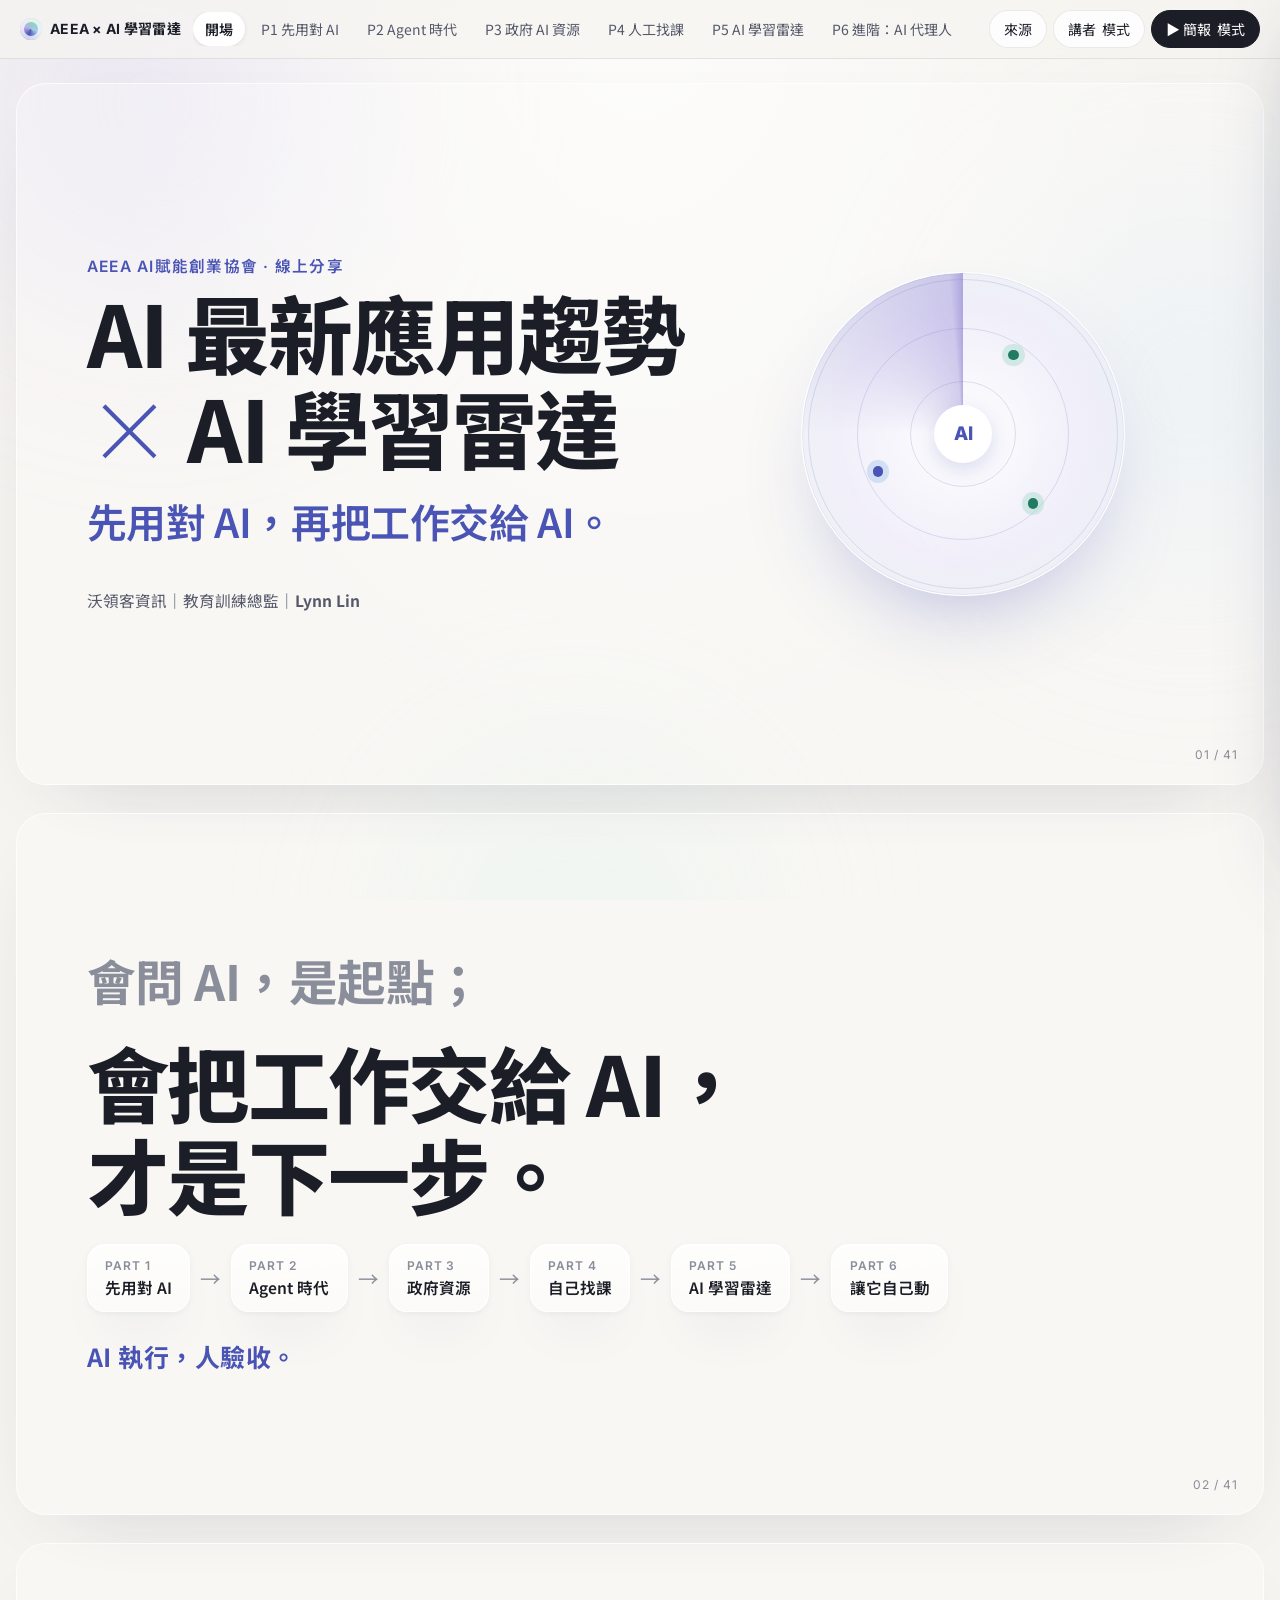
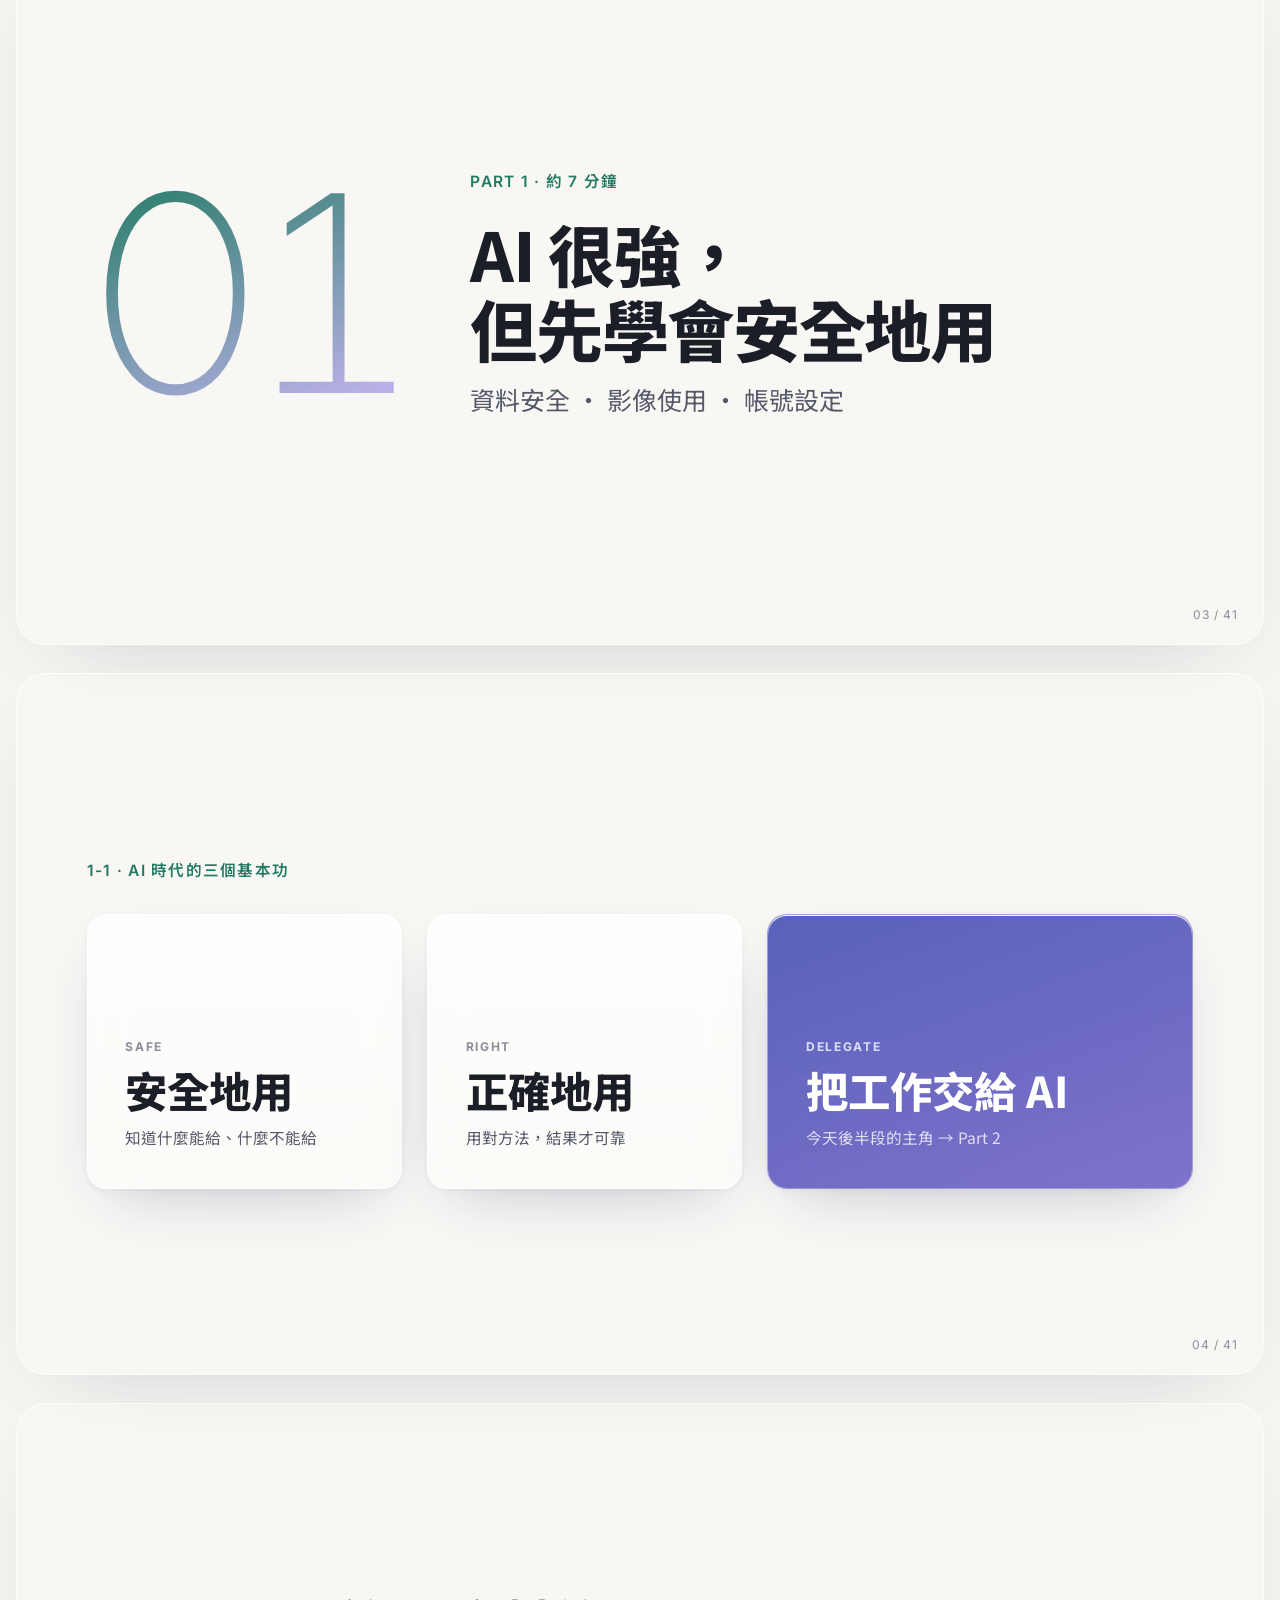
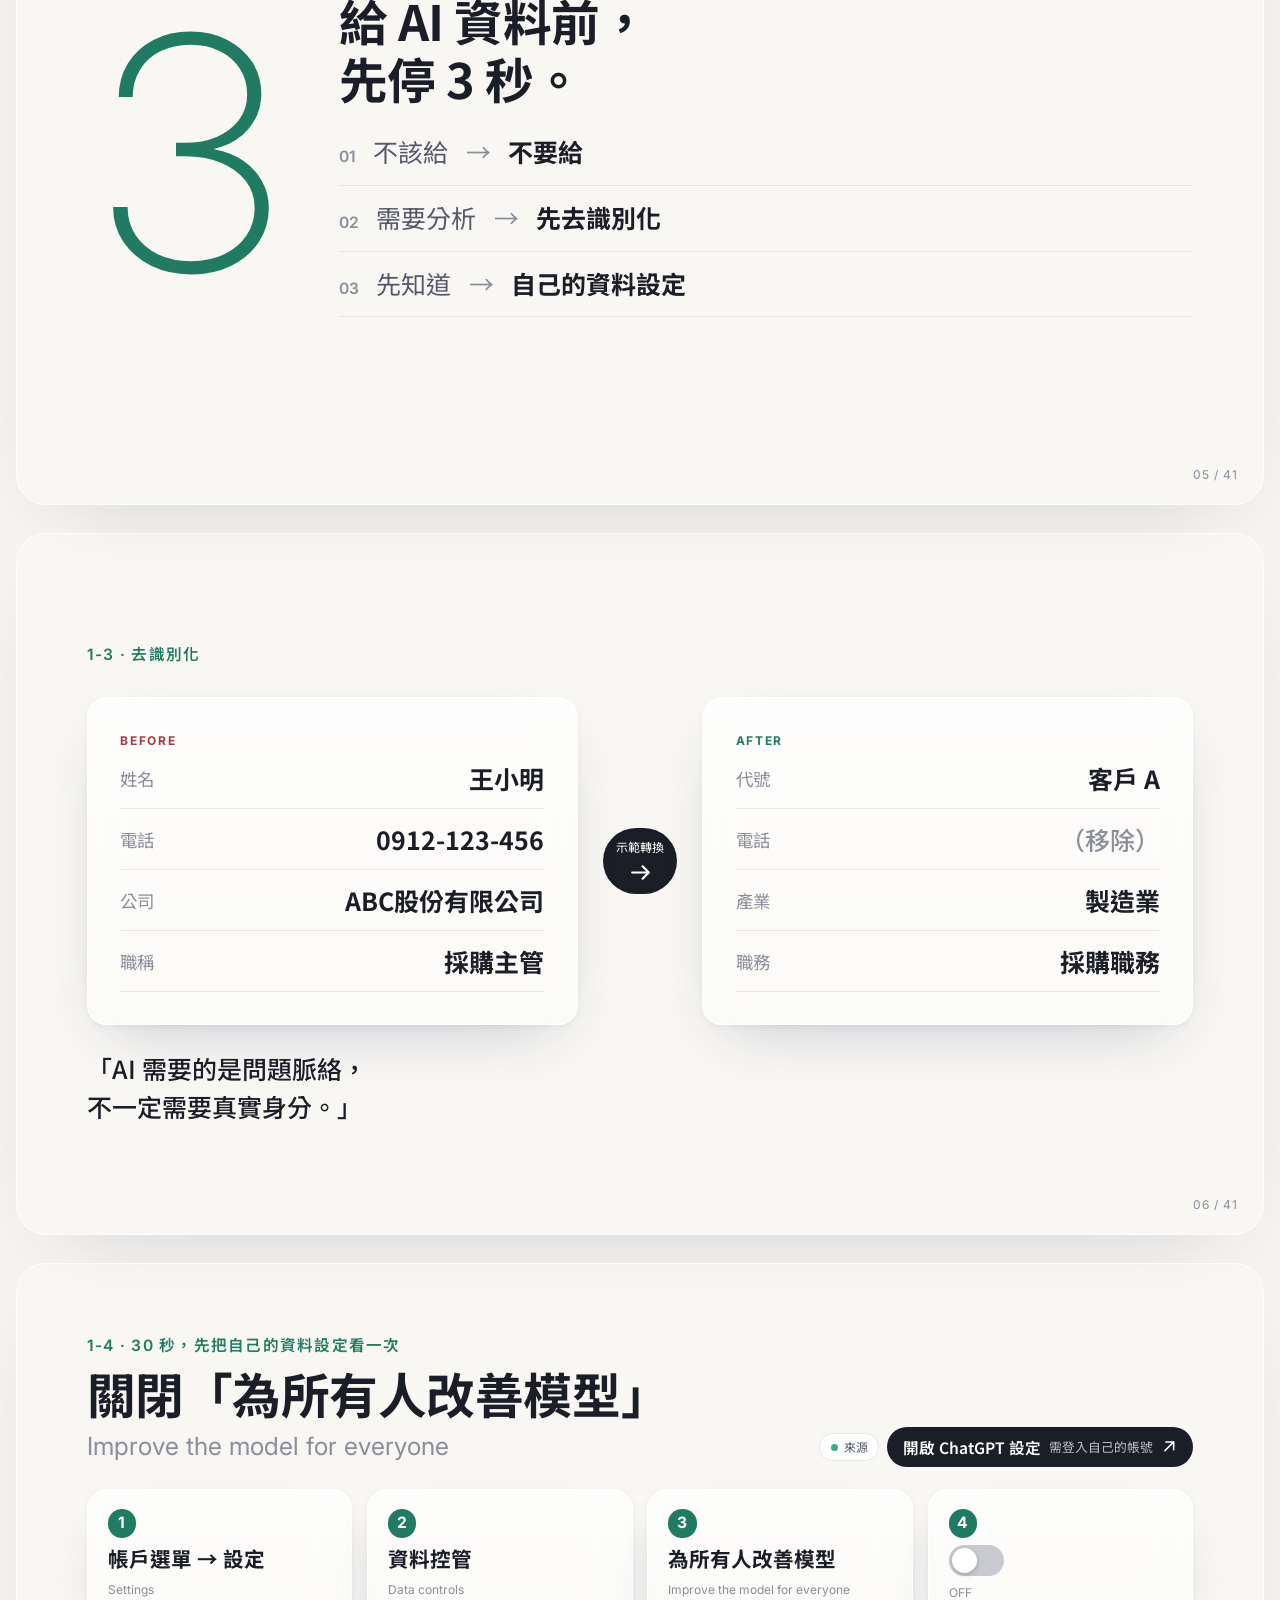
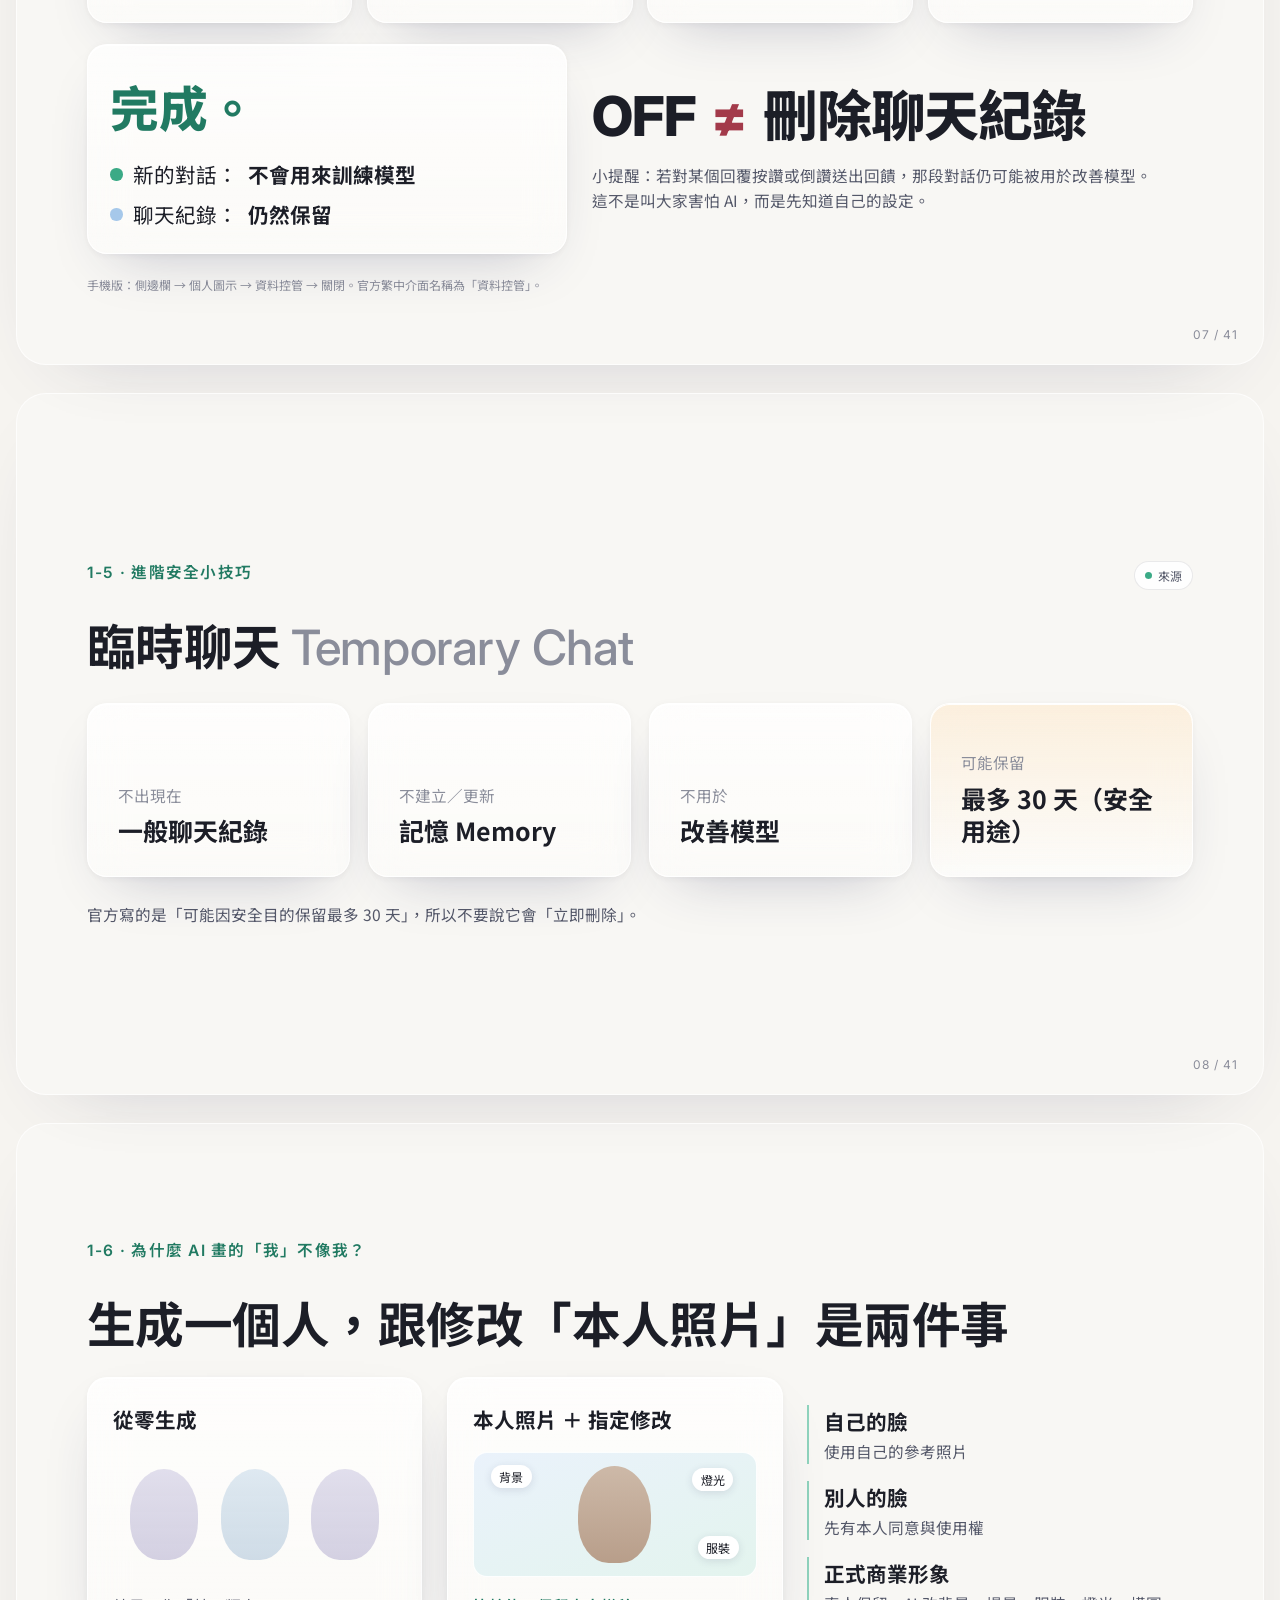
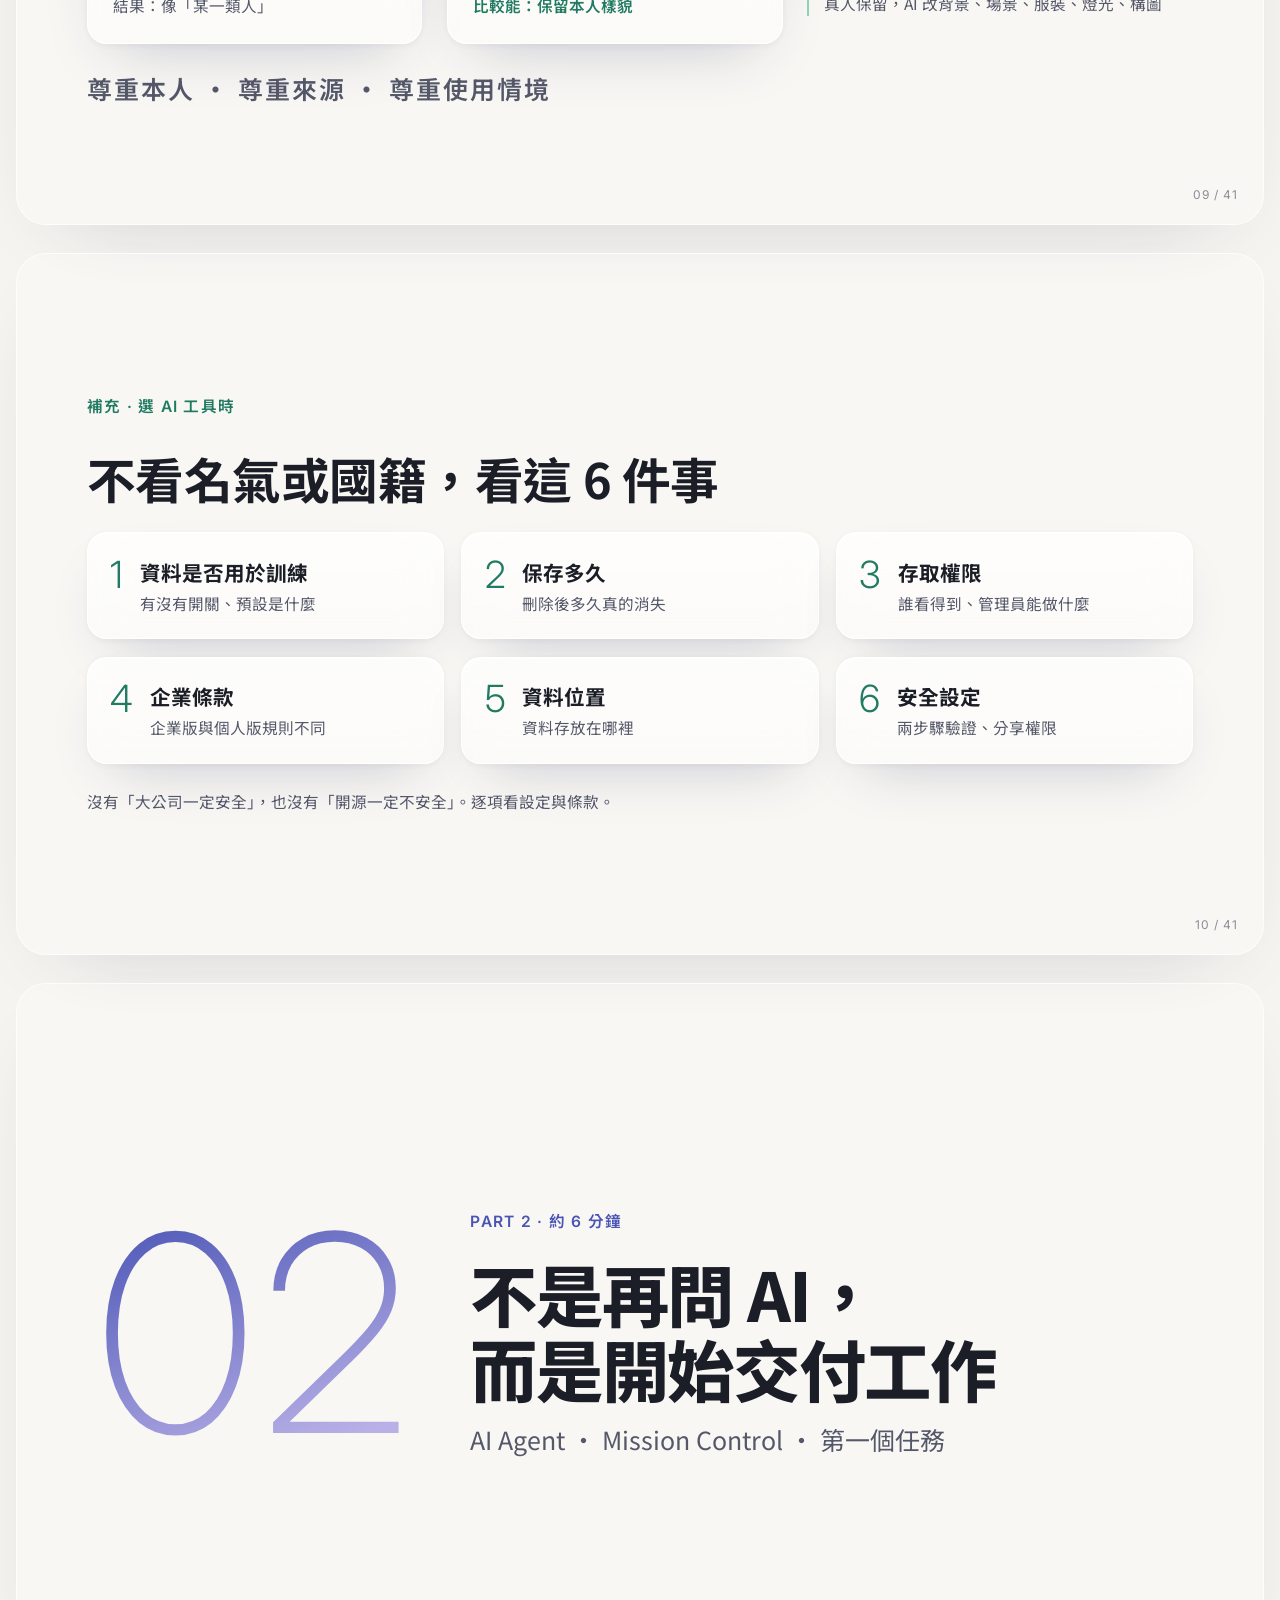
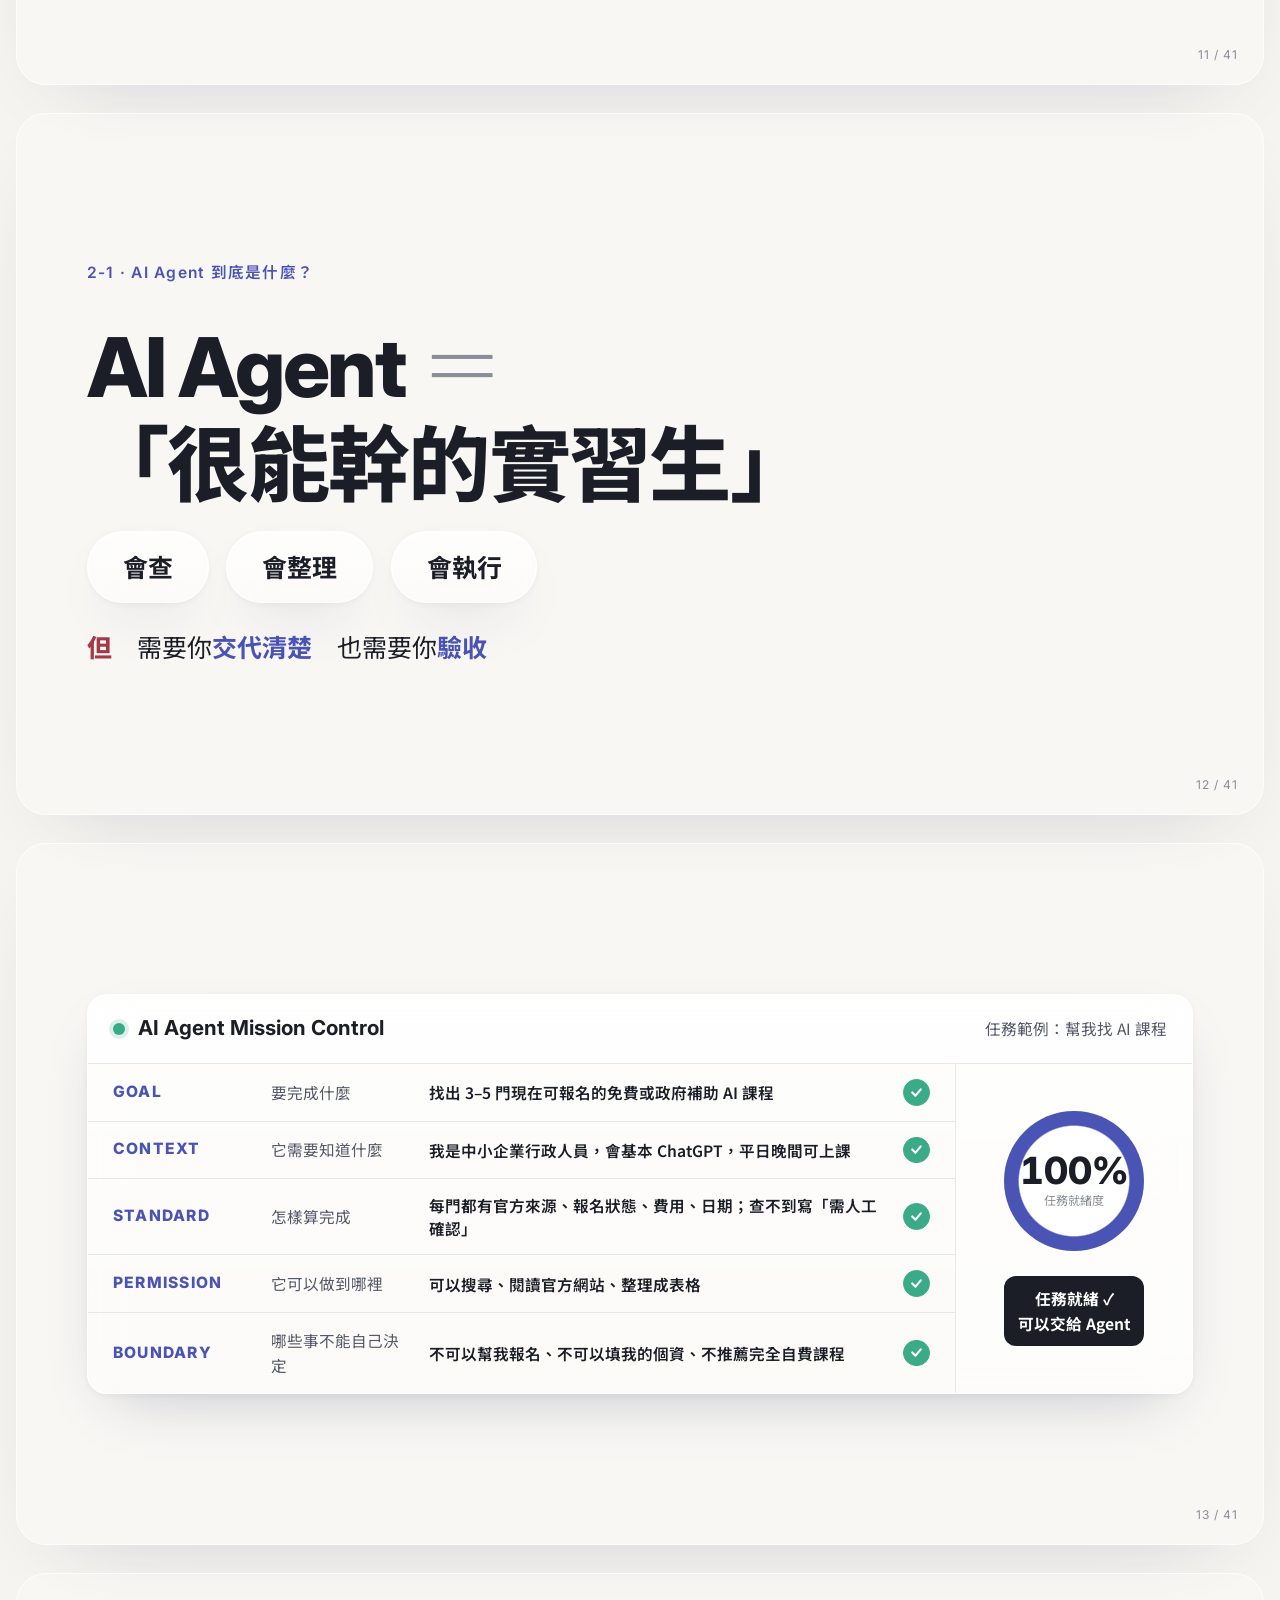
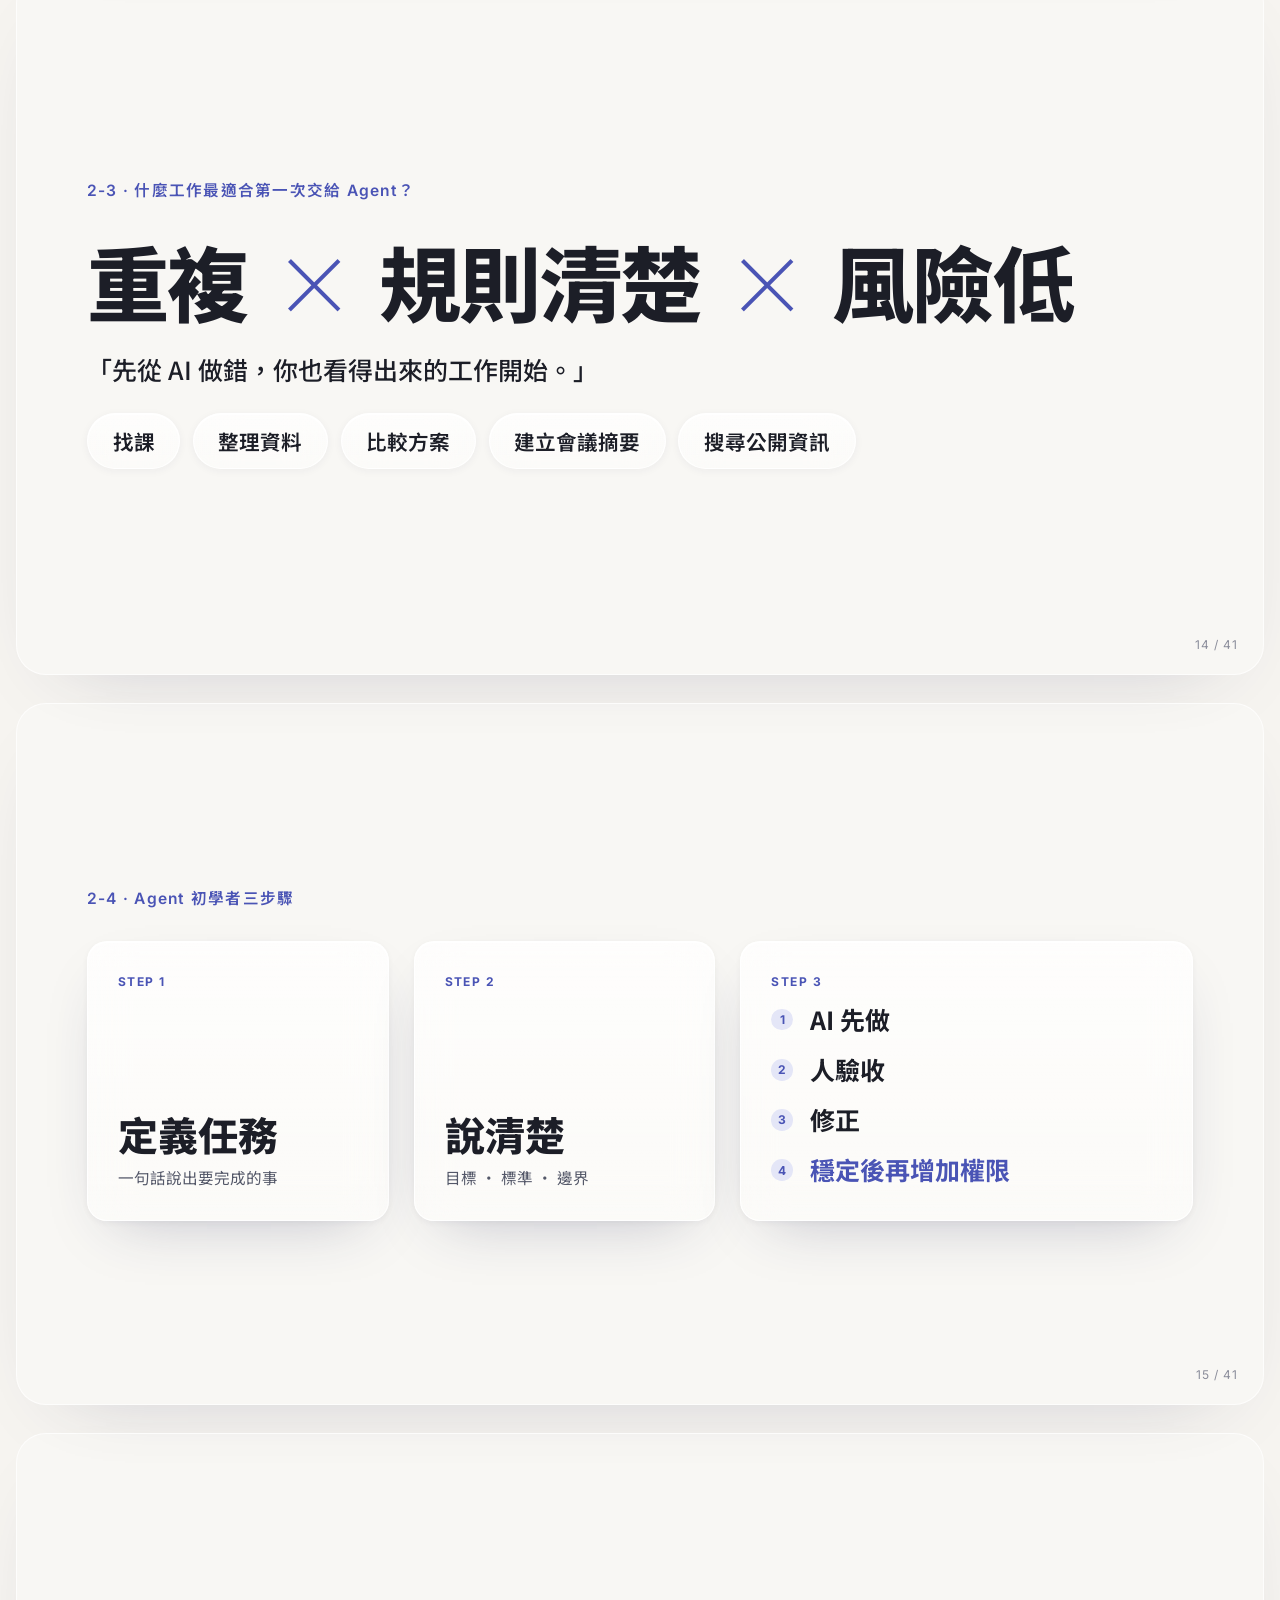
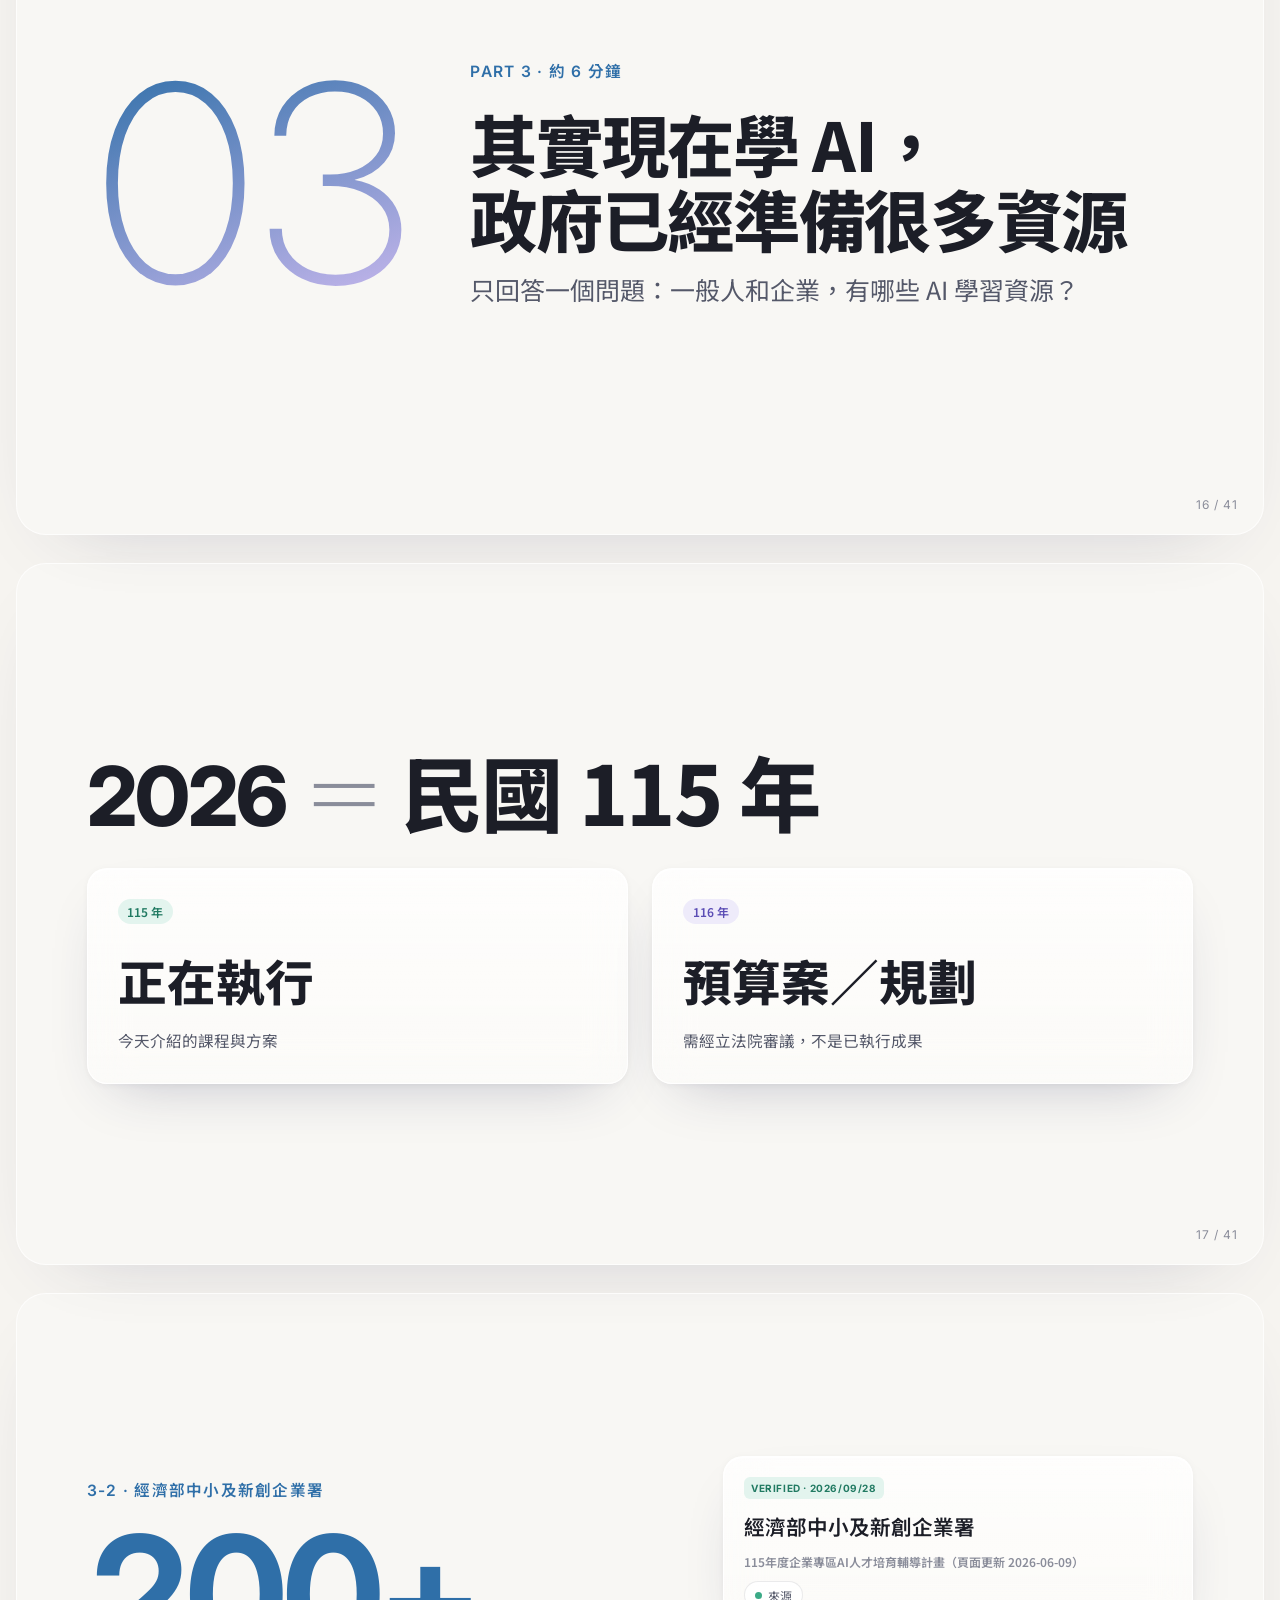
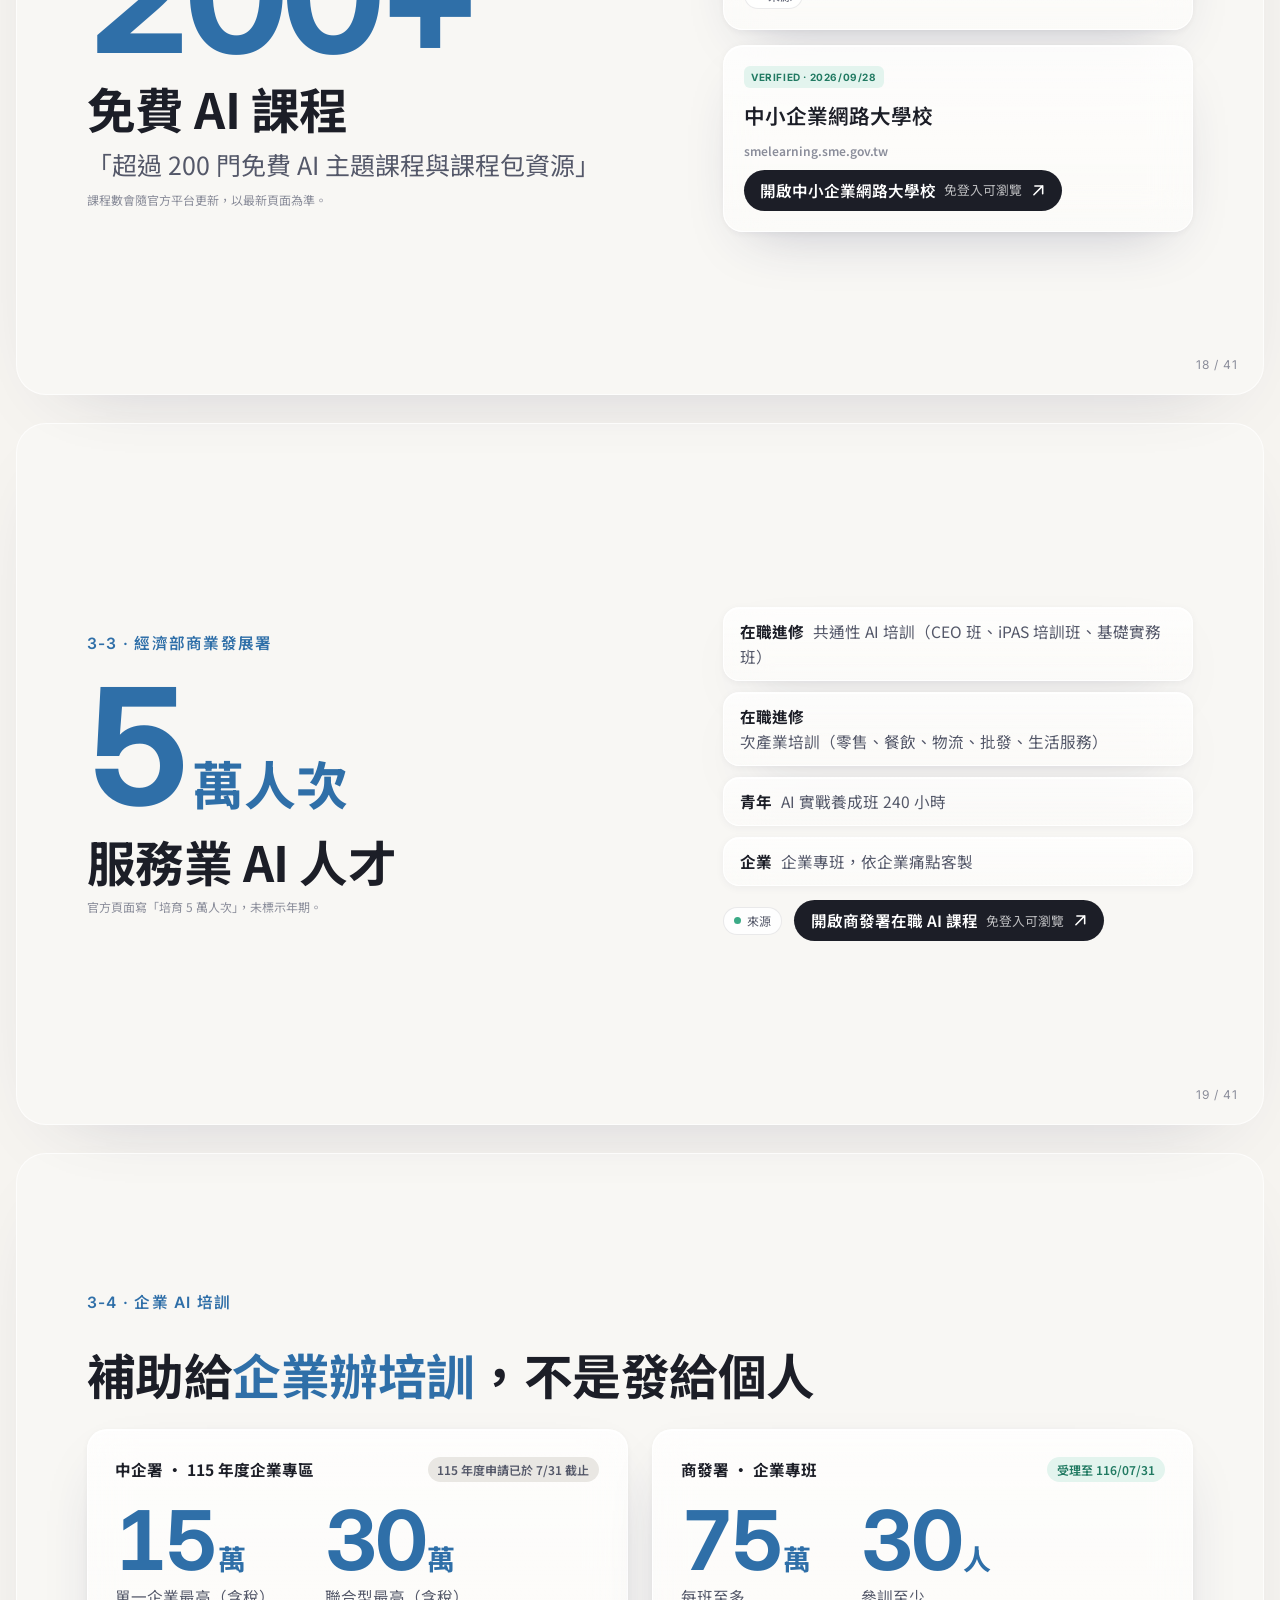
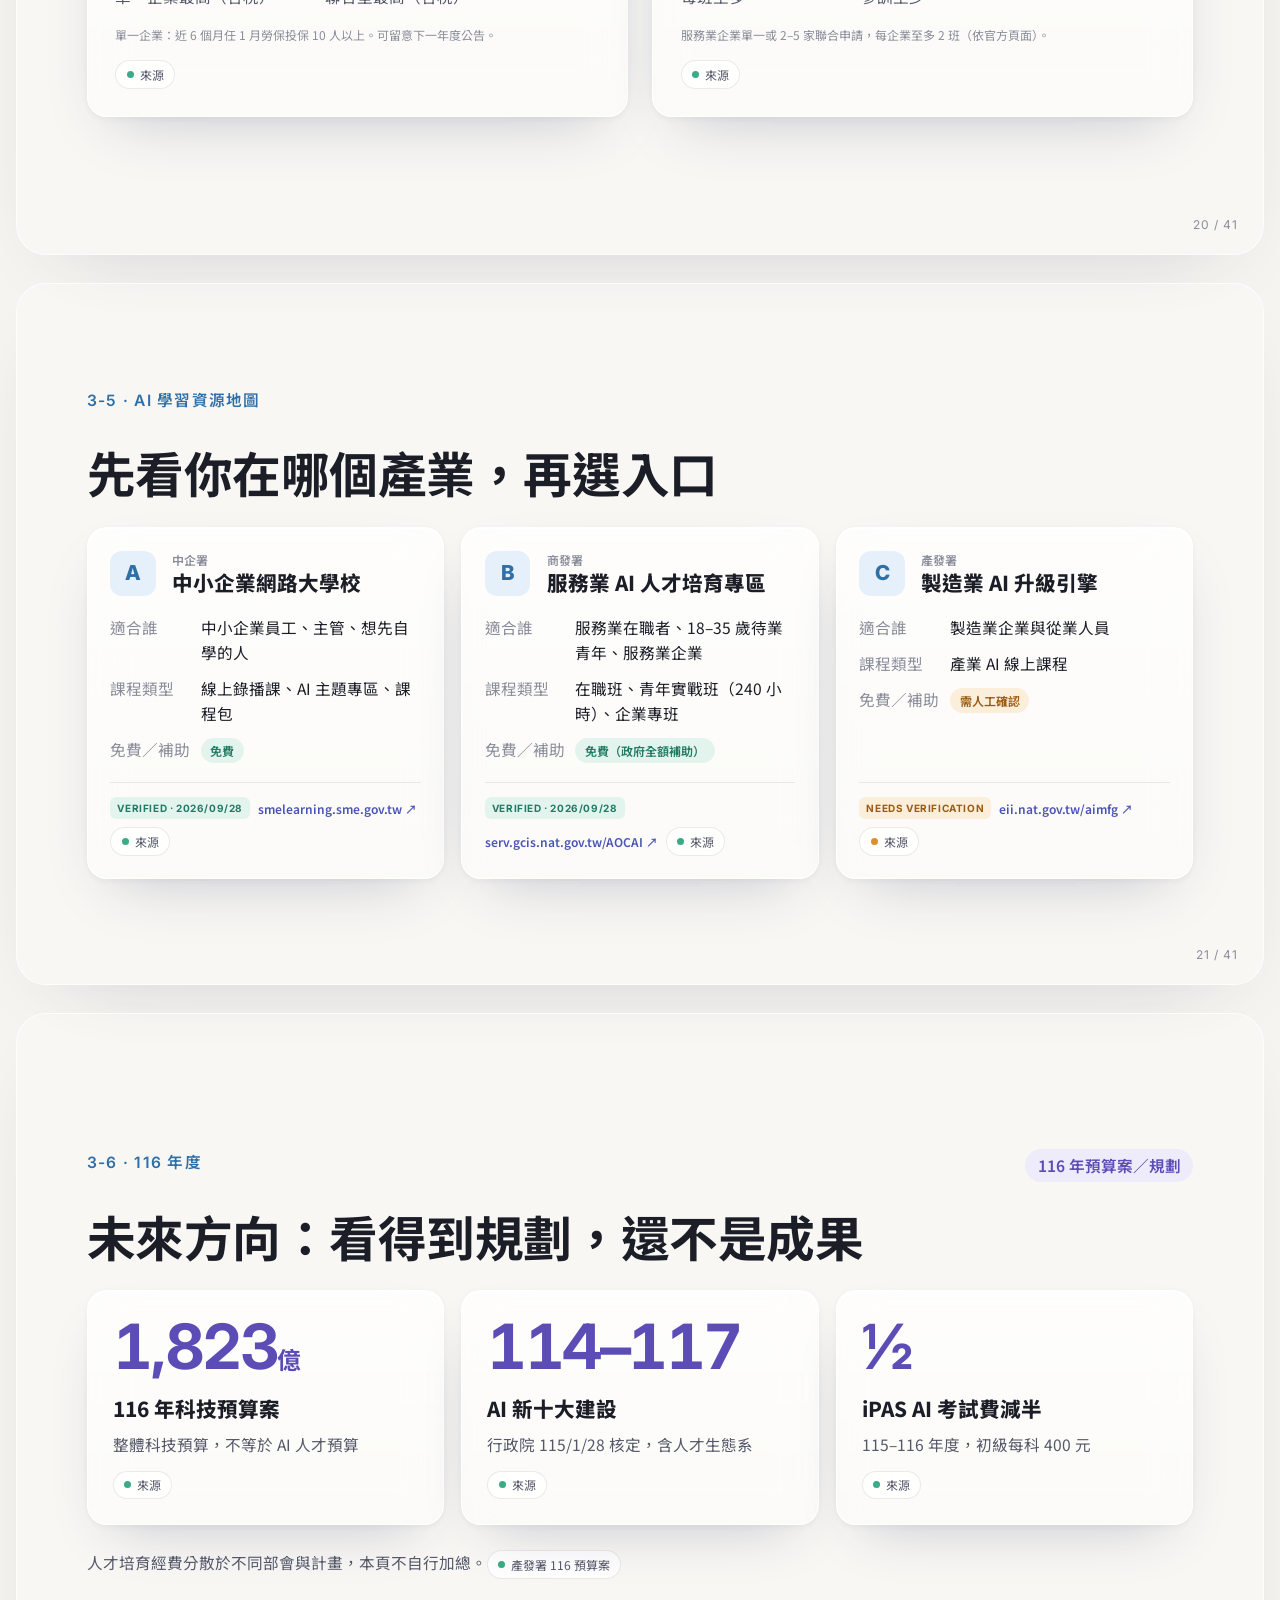
==== index.html @ 63cc5021 "AEEA AI 最新應用趨勢 × AI 學習雷達：互動式 Web Presentation" ====
<!doctype html>
<html lang="zh-Hant">
<head>
<meta charset="utf-8">
<meta name="viewport" content="width=device-width, initial-scale=1, viewport-fit=cover">
<title>AEEA AI 學習雷達</title>
<meta name="description" content="AEEA AI 最新應用趨勢 × AI 學習雷達｜互動式 Web Presentation（Lynn Lin，2026/09/28）">
<link rel="preconnect" href="https://fonts.googleapis.com">
<link rel="preconnect" href="https://fonts.gstatic.com" crossorigin>
<link rel="stylesheet" href="https://fonts.googleapis.com/css2?family=Inter:wght@200;300;400;500;600;700;800&family=Noto+Sans+TC:wght@300;400;500;700;800;900&display=swap">
</head>
<body>
<style>
/* ============ Design tokens ============ */
:root {
  color-scheme: light;
  --bg: #F6F4F0;          /* 暖白 */
  --mist: #E9E7E3;        /* 霧灰 */
  --cream: #FBFAF7;       /* 奶白 */
  --ink: #1C1E27;
  --ink-2: #545869;
  --ink-3: #8A8D9A;
  --line: rgba(28, 30, 39, .09);
  --indigo: #4A54B5;
  --indigo-soft: #E4E6F7;
  --lav: #B8B0E6;
  --lav-soft: #EEEBFA;
  --mint: #8FD3BD;
  --mint-ink: #217A62;
  --mint-soft: #E3F4EE;
  --sky: #A6C8EA;
  --sky-soft: #E6F0FA;
  --amber-ink: #9A5B12;
  --amber-soft: #FBEEDB;
  --rose-ink: #A33A4A;
  --rose-soft: #F8E4E7;
  --glass: linear-gradient(180deg, rgba(255,255,255,.78), rgba(255,255,255,.46));
  --glass-border: rgba(255,255,255,.9);
  --shadow: 0 1px 0 rgba(255,255,255,.95) inset, 0 24px 60px -28px rgba(38,42,86,.28), 0 2px 8px rgba(38,42,86,.05);
  --font: "Inter", "Noto Sans TC", "PingFang TC", system-ui, -apple-system, "Microsoft JhengHei", sans-serif;
  --font-zh: "Noto Sans TC", "PingFang TC", "Inter", system-ui, "Microsoft JhengHei", sans-serif;
  --ease: cubic-bezier(.2,.7,.2,1);
}
* { box-sizing: border-box; }
html { scroll-behavior: smooth; -webkit-text-size-adjust: 100%; }
body {
  margin: 0;
  background: var(--bg);
  color: var(--ink);
  font-family: var(--font-zh);
  font-size: 18px;
  line-height: 1.6;
  -webkit-font-smoothing: antialiased;
}
.num, .bignum, .ent-n, .yb-n, .pause-num, .divider-num, .fn b, .mc-meter span { font-family: var(--font); font-variant-numeric: tabular-nums; }
a { color: var(--indigo); }
button { font: inherit; color: inherit; }
:focus-visible { outline: 2px solid var(--indigo); outline-offset: 3px; border-radius: 8px; }

/* ============ Ambient background ============ */
.ambient { position: fixed; inset: 0; z-index: 0; pointer-events: none; overflow: hidden; background: var(--bg); }
.ambient i { position: absolute; border-radius: 50%; filter: blur(80px); opacity: .55; }
.ambient .a1 { width: 52vmax; height: 52vmax; left: -14vmax; top: -18vmax; background: radial-gradient(circle, #DCD6F6 0%, transparent 65%); }
.ambient .a2 { width: 46vmax; height: 46vmax; right: -16vmax; top: 10vh; background: radial-gradient(circle, #D3E6F7 0%, transparent 65%); }
.ambient .a3 { width: 40vmax; height: 40vmax; left: 25vw; bottom: -22vmax; background: radial-gradient(circle, #D5F0E6 0%, transparent 65%); }
.ambient::after { content: ""; position: absolute; inset: 0; background: radial-gradient(ellipse at 50% 0%, rgba(255,255,255,.7), transparent 60%); }

/* ============ Top bar (scroll mode) ============ */
.topbar {
  position: sticky; top: env(safe-area-inset-top, 0px); z-index: 40;
  display: flex; align-items: center; gap: 12px;
  padding: 10px 20px;
  background: rgba(246,244,240,.72);
  backdrop-filter: blur(20px) saturate(160%); -webkit-backdrop-filter: blur(20px) saturate(160%);
  border-bottom: 1px solid var(--line);
}
.brand { font-family: var(--font); font-weight: 700; font-size: 14px; letter-spacing: .02em; white-space: nowrap; display: flex; align-items: center; gap: 8px; }
.brand-mark { width: 22px; height: 22px; border-radius: 50%; background: conic-gradient(from 200deg, var(--indigo), var(--lav), var(--mint), var(--sky), var(--indigo)); box-shadow: inset 0 0 0 4px rgba(255,255,255,.75); }
.partnav { display: flex; gap: 4px; overflow-x: auto; scrollbar-width: none; flex: 1; min-width: 0; }
.partnav::-webkit-scrollbar { display: none; }
.partnav button { border: 0; background: transparent; padding: 6px 12px; border-radius: 999px; font-size: 14px; color: var(--ink-2); cursor: pointer; white-space: nowrap; }
.partnav button:hover { background: rgba(255,255,255,.7); }
.partnav button.on { background: #fff; color: var(--ink); box-shadow: 0 1px 4px rgba(38,42,86,.12); font-weight: 600; }
.tb-actions { display: flex; gap: 6px; }
.tb-btn { border: 1px solid var(--line); background: rgba(255,255,255,.8); border-radius: 999px; padding: 7px 14px; font-size: 14px; cursor: pointer; white-space: nowrap; display: inline-flex; align-items: center; gap: 6px; }
.tb-btn.primary { background: var(--ink); color: #fff; border-color: var(--ink); }
.tb-btn:hover { transform: translateY(-1px); }
.scrollbar-progress { position: absolute; left: 0; bottom: -1px; height: 2px; background: var(--indigo); width: 0; transition: width .15s linear; }

/* ============ Slides: shared ============ */
.deck { position: relative; z-index: 1; padding-inline: 16px; padding-block: 24px 40px; display: grid; gap: 28px; }
.slide {
  container-type: inline-size;
  position: relative;
  width: 100%; max-width: 1320px; margin-inline: auto;
  scroll-margin-top: 72px;
  --pt: var(--indigo); --pt-soft: var(--indigo-soft);
}
.slide[data-part="1"] { --pt: var(--mint-ink); --pt-soft: var(--mint-soft); }
.slide[data-part="3"] { --pt: #2F6FA8; --pt-soft: var(--sky-soft); }
.slide[data-part="4"] { --pt: #7A6A55; --pt-soft: #F1ECE4; }
.slide[data-part="5"] { --pt: #6A5CC4; --pt-soft: var(--lav-soft); }
.slide-inner {
  --h1: clamp(34px, 6.6cqw, 110px);
  --h2: clamp(26px, 3.9cqw, 66px);
  --lead: clamp(18px, 2cqw, 32px);
  --body: clamp(16px, 1.65cqw, 28px);
  --small: clamp(14px, 1.25cqw, 20px);
  --tiny: clamp(12px, .95cqw, 16px);
  --gap: clamp(14px, 2cqw, 36px);
  --r: clamp(16px, 1.6cqw, 30px);
  position: relative;
  padding: clamp(28px, 4.6cqw, 80px) clamp(20px, 5.6cqw, 96px);
  border-radius: clamp(20px, 2.4cqw, 40px);
  background: rgba(255,255,255,.28);
  border: 1px solid rgba(255,255,255,.7);
  box-shadow: 0 30px 80px -50px rgba(38,42,86,.25);
  font-size: var(--body);
  min-height: min(56.25cqw, 88vh);
  display: flex; flex-direction: column; justify-content: center;
}
.slide-num { position: absolute; right: clamp(16px, 2cqw, 36px); bottom: clamp(12px, 1.6cqw, 28px); font-family: var(--font); font-size: var(--tiny); color: var(--ink-3); letter-spacing: .08em; }

.h1 { font-size: var(--h1); line-height: 1.12; font-weight: 800; letter-spacing: -.02em; margin: 0; text-wrap: balance; }
.h2 { font-size: var(--h2); line-height: 1.2; font-weight: 700; letter-spacing: -.01em; margin: 0; text-wrap: balance; }
.lead { font-size: var(--lead); color: var(--ink-2); margin: 0; line-height: 1.5; }
.small { font-size: var(--small); color: var(--ink-2); margin: 0; line-height: 1.6; }
.tiny { font-size: var(--tiny); color: var(--ink-3); margin: 0; line-height: 1.5; }
.eyebrow { font-family: var(--font); font-size: var(--small); letter-spacing: .08em; color: var(--pt); font-weight: 600; margin: 0 0 .3em; }
.en { font-family: var(--font); font-size: var(--lead); color: var(--ink-3); margin: .2em 0 0; }
.en-inline { font-family: var(--font); color: var(--ink-3); font-weight: 500; }
.en-big { font-family: var(--font); letter-spacing: -.03em; }
.muted-strong { color: var(--ink-3); }
.hl { color: var(--pt); }
.stack { display: flex; flex-direction: column; gap: var(--gap); }
.center-y { justify-content: center; }
.row-between { display: flex; align-items: center; justify-content: space-between; gap: 12px; flex-wrap: wrap; }
.row-gap { display: flex; gap: 12px; align-items: center; flex-wrap: wrap; }
.kicker { font-size: var(--lead); font-weight: 700; margin: 0; color: var(--pt); letter-spacing: .02em; }
.kicker.big { font-size: var(--h1); letter-spacing: .06em; }
.kicker-sm { font-size: var(--lead); font-weight: 600; margin: 0; color: var(--ink-2); letter-spacing: .08em; }
.quote { font-size: var(--lead); font-weight: 500; margin: 0; color: var(--ink); line-height: 1.5; }

.glass {
  background: var(--glass);
  backdrop-filter: blur(22px) saturate(160%); -webkit-backdrop-filter: blur(22px) saturate(160%);
  border: 1px solid var(--glass-border);
  box-shadow: var(--shadow);
  border-radius: var(--r);
}
.pill { display: inline-flex; align-items: center; gap: 6px; border-radius: 999px; padding: .25em .8em; font-size: var(--tiny); font-weight: 600; white-space: nowrap; }
.pill.big { font-size: var(--small); }
.pill.mint { background: var(--mint-soft); color: var(--mint-ink); }
.pill.lav { background: var(--lav-soft); color: #5B4DB5; }
.pill.warnp { background: var(--amber-soft); color: var(--amber-ink); }
.pill.closed { background: var(--mist); color: var(--ink-2); }
.pill.open { background: var(--mint-soft); color: var(--mint-ink); }
.badge { display: inline-block; font-family: var(--font); font-size: clamp(10px, .8cqw, 13px); font-weight: 700; letter-spacing: .06em; padding: .3em .7em; border-radius: 6px; }
.badge.ok { background: var(--mint-soft); color: var(--mint-ink); }
.badge.warn { background: var(--amber-soft); color: var(--amber-ink); }

.src-btn { display: inline-flex; align-items: center; gap: 6px; border: 1px solid var(--line); background: rgba(255,255,255,.85); border-radius: 999px; padding: .3em .85em; font-size: var(--tiny); color: var(--ink-2); cursor: pointer; white-space: nowrap; vertical-align: middle; }
.src-btn:hover { color: var(--ink); border-color: rgba(28,30,39,.2); }
.src-dot { width: 7px; height: 7px; border-radius: 50%; }
.src-dot.ok { background: #3BAA86; }
.src-dot.warn { background: #D9912E; }
.demo-btn { display: inline-flex; align-items: center; gap: 8px; text-decoration: none; background: var(--ink); color: #fff; border-radius: 999px; padding: .5em 1.05em; font-size: var(--small); font-weight: 600; white-space: nowrap; }
.demo-btn svg { width: 1em; height: 1em; }
.demo-note { font-weight: 400; opacity: .7; font-size: .82em; }
.copy-btn, .run-btn { border: 0; background: var(--ink); color: #fff; border-radius: 999px; padding: .6em 1.3em; font-size: var(--small); font-weight: 600; cursor: pointer; }
.ghost-btn { border: 1px solid var(--line); background: rgba(255,255,255,.85); border-radius: 999px; padding: .6em 1.2em; font-size: var(--small); cursor: pointer; }
.copy-btn.done { background: var(--mint-ink); }

/* ============ Builds ============ */
[data-b] { transition: opacity .5s var(--ease), transform .5s var(--ease), filter .5s var(--ease); }
.building [data-b]:not(.b-on) { opacity: 0; transform: translateY(14px); }
.building .bs-hl [data-b]:not(.b-on) { opacity: .38; transform: none; }
.building .bs-fill [data-b]:not(.b-on) { opacity: 1; transform: none; }

/* ============ Divider ============ */
.divider { display: grid; grid-template-columns: auto 1fr; gap: clamp(20px, 5cqw, 90px); align-items: center; }
.divider-num { font-size: clamp(90px, 22cqw, 380px); font-weight: 200; line-height: .85; letter-spacing: -.06em; color: transparent; background: linear-gradient(160deg, var(--pt) 0%, var(--lav) 90%); -webkit-background-clip: text; background-clip: text; }
.divider-body { display: flex; flex-direction: column; gap: 1.2cqw; }
.divider-body .h1 { font-size: clamp(32px, 5.4cqw, 92px); }

/* ============ Cover ============ */
.cover { display: grid; grid-template-columns: 1.35fr 1fr; gap: var(--gap); align-items: center; }
.cover-title { font-size: clamp(38px, 6.8cqw, 112px); }
.cover-title .x { color: var(--indigo); font-weight: 300; }
.cover-sub { font-size: clamp(22px, 3.2cqw, 54px); font-weight: 600; color: var(--indigo); margin: 1.2cqw 0 0; letter-spacing: -.01em; }
.cover-meta { display: flex; flex-wrap: wrap; gap: 10px 16px; align-items: center; margin-top: 2.8cqw; font-size: var(--small); color: var(--ink-2); }
.cover-meta .sep { width: 4px; height: 4px; border-radius: 50%; background: var(--ink-3); }
.cover-visual { display: grid; place-items: center; }

/* ============ Radar ============ */
.radar { --s: clamp(180px, 26cqw, 440px); position: relative; width: var(--s); aspect-ratio: 1; max-width: 100%; border-radius: 50%;
  background: radial-gradient(circle, rgba(255,255,255,.9) 0%, rgba(238,235,250,.75) 55%, rgba(227,244,238,.6) 100%);
  border: 1px solid rgba(255,255,255,.95);
  box-shadow: inset 0 0 0 1px rgba(74,84,181,.08), 0 40px 90px -40px rgba(74,84,181,.45);
  overflow: hidden; }
.radar.xl { --s: clamp(220px, 30cqw, 500px); }
.radar-ring { position: absolute; inset: 0; margin: auto; border-radius: 50%; border: 1px solid rgba(74,84,181,.16); }
.radar-ring.r1 { width: 33%; height: 33%; } .radar-ring.r2 { width: 66%; height: 66%; } .radar-ring.r3 { width: 96%; height: 96%; }
.radar-sweep { position: absolute; inset: 0; border-radius: 50%; background: conic-gradient(from 0deg, rgba(106,92,196,.0) 0deg, rgba(106,92,196,.0) 270deg, rgba(106,92,196,.28) 355deg, rgba(106,92,196,.5) 360deg); animation: sweep 4.5s linear infinite; }
.radar-blip { position: absolute; width: 3.2%; aspect-ratio: 1; border-radius: 50%; background: var(--mint-ink); box-shadow: 0 0 0 6px rgba(143,211,189,.35); animation: blip 4.5s ease-in-out infinite; }
.radar-blip.b1 { left: 64%; top: 24%; } .radar-blip.b2 { left: 22%; top: 60%; animation-delay: 1.5s; background: var(--indigo); box-shadow: 0 0 0 6px rgba(166,200,234,.45); } .radar-blip.b3 { left: 70%; top: 70%; animation-delay: 3s; }
.radar-core { position: absolute; inset: 0; margin: auto; width: 18%; height: 18%; border-radius: 50%; display: grid; place-items: center; background: #fff; font-family: var(--font); font-weight: 800; color: var(--indigo); font-size: clamp(12px, 1.5cqw, 26px); box-shadow: 0 6px 20px rgba(74,84,181,.2); }
@keyframes sweep { to { transform: rotate(360deg); } }
@keyframes blip { 0%, 100% { opacity: .35; transform: scale(.8); } 50% { opacity: 1; transform: scale(1.15); } }

/* ============ Thesis ============ */
.thesis-main { color: var(--ink); }
.route { display: flex; flex-wrap: wrap; align-items: center; gap: 10px; }
.route-item { display: flex; flex-direction: column; padding: .7em 1.1em; border-radius: 18px; font-weight: 600; font-size: var(--small); }
.route-n { font-family: var(--font); font-size: var(--tiny); color: var(--ink-3); letter-spacing: .08em; font-weight: 600; }
.route-arrow { color: var(--ink-3); }

/* ============ Basics ============ */
.modules { display: grid; grid-template-columns: 1fr 1fr 1.35fr; gap: var(--gap); align-items: stretch; }
.module { padding: clamp(20px, 3cqw, 52px); display: flex; flex-direction: column; gap: .5em; min-height: clamp(160px, 22cqw, 380px); justify-content: flex-end; }
.module-k { font-family: var(--font); font-size: var(--tiny); letter-spacing: .14em; font-weight: 700; color: var(--ink-3); }
.module-t { font-size: clamp(24px, 3.4cqw, 58px); font-weight: 800; margin: 0; line-height: 1.15; }
.module-d { margin: 0; color: var(--ink-2); font-size: var(--small); }
.module-hero { background: linear-gradient(160deg, rgba(74,84,181,.92), rgba(106,92,196,.86)); color: #fff; border-color: rgba(255,255,255,.35); }
.module-hero .module-k, .module-hero .module-d { color: rgba(255,255,255,.78); }

/* ============ Pause 3 ============ */
.pause { display: grid; grid-template-columns: auto 1fr; gap: clamp(20px, 5cqw, 90px); align-items: center; }
.pause-num { font-size: clamp(140px, 26cqw, 440px); font-weight: 200; line-height: .8; letter-spacing: -.06em; color: var(--mint-ink); }
.pause-body { display: flex; flex-direction: column; gap: var(--gap); }
.rules { list-style: none; margin: 0; padding: 0; display: grid; gap: clamp(8px, 1cqw, 16px); }
.rules li { display: grid; grid-template-columns: auto auto auto 1fr; align-items: baseline; gap: .7em; font-size: var(--lead); padding-bottom: .5em; border-bottom: 1px solid var(--line); }
.rule-n { font-family: var(--font); font-size: var(--small); color: var(--ink-3); font-weight: 600; }
.rule-a { color: var(--ink-2); }
.rule-arrow { color: var(--ink-3); }
.rule-b { font-weight: 700; }

/* ============ De-identification ============ */
.ba { display: grid; grid-template-columns: 1fr auto 1fr; gap: var(--gap); align-items: center; }
.ba-card { padding: clamp(18px, 2.6cqw, 44px); }
.ba-label { font-family: var(--font); font-size: var(--tiny); font-weight: 700; letter-spacing: .14em; color: var(--rose-ink); margin: 0 0 .8em; }
.ba-label.ok { color: var(--mint-ink); }
.ba-list { list-style: none; margin: 0; padding: 0; display: grid; gap: .55em; }
.ba-list li { display: flex; justify-content: space-between; gap: 1em; font-size: var(--lead); border-bottom: 1px solid var(--line); padding-bottom: .35em; }
.ba-list span { color: var(--ink-3); font-size: .7em; align-self: center; }
.ba-list b { font-weight: 700; }
.ba-list .removed { color: var(--ink-3); font-weight: 500; }
.ba-go { border: 0; background: var(--ink); color: #fff; border-radius: 999px; padding: .75em 1.1em; display: flex; flex-direction: column; align-items: center; gap: 4px; cursor: pointer; font-size: var(--tiny); }
.ba-go svg { width: clamp(18px, 2cqw, 32px); height: auto; }
.ba.run .before b { animation: strike .9s var(--ease) forwards; }
.ba.run .after li { animation: pop .6s var(--ease) both; }
.ba.run .after li:nth-child(2) { animation-delay: .15s; } .ba.run .after li:nth-child(3) { animation-delay: .3s; } .ba.run .after li:nth-child(4) { animation-delay: .45s; }
@keyframes strike { to { color: var(--ink-3); text-decoration: line-through; text-decoration-color: var(--rose-ink); } }
@keyframes pop { from { opacity: 0; transform: translateX(-12px); } to { opacity: 1; transform: none; } }

/* ============ Settings ============ */
.settings { display: flex; flex-direction: column; gap: clamp(12px, 1.7cqw, 30px); }
.settings-head { display: flex; justify-content: space-between; gap: 16px; align-items: flex-end; flex-wrap: wrap; }
.settings-tools { display: flex; gap: 8px; align-items: center; flex-wrap: wrap; }
.steps4 { display: grid; grid-template-columns: repeat(4, 1fr); gap: clamp(8px, 1.2cqw, 20px); }
.step4 { text-align: left; padding: clamp(14px, 1.6cqw, 28px); display: flex; flex-direction: column; gap: .35em; cursor: pointer; border-radius: var(--r); position: relative; }
.step4-n { font-family: var(--font); width: 1.8em; height: 1.8em; border-radius: 50%; display: grid; place-items: center; background: var(--mist); font-weight: 700; font-size: var(--small); }
.step4-zh { font-weight: 700; font-size: var(--body); line-height: 1.35; }
.step4-en { font-family: var(--font); color: var(--ink-3); font-size: var(--tiny); }
.step4.b-on .step4-n { background: var(--mint-ink); color: #fff; }
.toggle { width: clamp(44px, 4.4cqw, 72px); height: clamp(26px, 2.5cqw, 40px); border-radius: 999px; background: #34C759; position: relative; transition: background .4s; display: block; }
.toggle span { position: absolute; top: 3px; right: 3px; width: calc(clamp(26px, 2.5cqw, 40px) - 6px); aspect-ratio: 1; border-radius: 50%; background: #fff; box-shadow: 0 2px 5px rgba(0,0,0,.2); transition: right .4s var(--ease); }
.step4.b-on .toggle { background: #C9CAD1; }
.step4.b-on .toggle span { right: calc(100% - clamp(26px, 2.5cqw, 40px) + 3px); }
.settings-done { display: grid; grid-template-columns: 1fr 1.25fr; gap: var(--gap); align-items: center; }
.done-l { padding: clamp(14px, 1.8cqw, 30px); display: grid; gap: .35em; }
.done-t { font-size: var(--h2); font-weight: 800; margin: 0 0 .1em; color: var(--mint-ink); }
.done-row { margin: 0; display: flex; align-items: center; gap: .5em; font-size: var(--body); }
.dot { width: .6em; height: .6em; border-radius: 50%; flex: none; }
.dot.ok { background: #3BAA86; } .dot.keep { background: var(--sky); }
.neq { font-family: var(--font); font-size: clamp(28px, 4.4cqw, 76px); font-weight: 800; margin: 0 0 .15em; letter-spacing: -.02em; line-height: 1.1; }
.neq span { color: var(--rose-ink); padding-inline: .1em; }
.done-r { display: flex; flex-direction: column; gap: .4em; }

/* ============ Temp chat ============ */
.facts4 { display: grid; grid-template-columns: repeat(4, 1fr); gap: clamp(10px, 1.4cqw, 24px); }
.fact { padding: clamp(18px, 2.4cqw, 40px); display: flex; flex-direction: column; gap: .3em; min-height: clamp(120px, 14cqw, 240px); justify-content: flex-end; }
.fact-t { margin: 0; color: var(--ink-3); font-size: var(--small); }
.fact-d { margin: 0; font-weight: 700; font-size: var(--lead); line-height: 1.3; }
.fact-warn { background: linear-gradient(180deg, rgba(251,238,219,.9), rgba(255,255,255,.55)); }

/* ============ Portrait ============ */
.portrait { display: grid; grid-template-columns: 1fr 1fr 1.15fr; gap: var(--gap); align-items: stretch; }
.pcol { padding: clamp(16px, 2cqw, 34px); display: flex; flex-direction: column; gap: .8em; }
.pcol-k { margin: 0; font-weight: 700; font-size: var(--body); }
.pcol-r { margin: 0; font-size: var(--small); color: var(--ink-2); }
.pcol-good .pcol-r { color: var(--mint-ink); font-weight: 600; }
.faces { display: flex; gap: 8%; justify-content: center; padding-block: 4%; flex: 1; align-items: center; }
.faces i { width: 24%; aspect-ratio: 3/4; border-radius: 50% 50% 42% 42%; background: linear-gradient(180deg, #D9D6E8, #C9C5DC); opacity: .8; }
.faces i:nth-child(2) { background: linear-gradient(180deg, #D6E3EE, #C3D3E2); }
.photo { position: relative; flex: 1; min-height: clamp(90px, 10cqw, 180px); border-radius: 14px; background: linear-gradient(160deg, #EAF2FB, #E3F4EE); border: 1px solid rgba(255,255,255,.9); display: grid; place-items: center; }
.photo i { width: 26%; aspect-ratio: 3/4; border-radius: 50% 50% 42% 42%; background: linear-gradient(180deg, #CDB9A8, #B89E8A); }
.pin { position: absolute; font-size: var(--tiny); background: #fff; border-radius: 999px; padding: .15em .7em; box-shadow: 0 2px 8px rgba(38,42,86,.12); }
.pin.p1 { left: 6%; top: 10%; } .pin.p2 { right: 6%; bottom: 14%; } .pin.p3 { right: 8%; top: 12%; }
.pguide { list-style: none; margin: 0; padding: 0; display: grid; gap: .8em; align-content: center; }
.pguide li { font-size: var(--small); color: var(--ink-2); display: grid; gap: .1em; border-left: 2px solid var(--mint); padding-left: .9em; }
.pguide b { color: var(--ink); font-size: var(--body); }

/* ============ Six ============ */
.six { display: grid; grid-template-columns: repeat(3, 1fr); gap: clamp(10px, 1.4cqw, 22px); }
.six-i { padding: clamp(14px, 1.8cqw, 30px); display: grid; grid-template-columns: auto 1fr; gap: .1em .8em; }
.six-n { grid-row: span 2; font-family: var(--font); font-weight: 300; font-size: clamp(26px, 3cqw, 52px); color: var(--pt); line-height: 1; }
.six-t { margin: 0; font-weight: 700; }
.six-d { margin: 0; font-size: var(--small); color: var(--ink-2); }

/* ============ Intern ============ */
.intern .eq, .year .eq { color: var(--ink-3); font-weight: 300; }
.can { display: flex; gap: clamp(10px, 1.4cqw, 22px); flex-wrap: wrap; }
.can-i { padding: .6em 1.4em; font-size: var(--lead); font-weight: 700; border-radius: 999px; }
.but { display: flex; align-items: center; gap: clamp(12px, 2cqw, 36px); flex-wrap: wrap; font-size: var(--lead); }
.but-k { font-weight: 800; color: var(--rose-ink); }
.but-i b { color: var(--pt); }

/* ============ Mission control ============ */
.mc { padding: 0; overflow: hidden; }
.mc-top { display: flex; justify-content: space-between; align-items: center; gap: 12px; padding: clamp(12px, 1.4cqw, 24px) clamp(16px, 2cqw, 34px); border-bottom: 1px solid var(--line); background: rgba(255,255,255,.5); flex-wrap: wrap; }
.mc-title { font-family: var(--font); font-weight: 700; font-size: var(--body); display: flex; align-items: center; gap: .6em; }
.mc-led { width: .6em; height: .6em; border-radius: 50%; background: #3BAA86; box-shadow: 0 0 0 4px rgba(59,170,134,.18); animation: blip 2s ease-in-out infinite; display: inline-block; }
.mc-task { font-size: var(--small); color: var(--ink-2); }
.mc-body { display: grid; grid-template-columns: 1fr clamp(150px, 19cqw, 320px); }
.mc-rows { display: grid; }
.mc-row { display: grid; grid-template-columns: clamp(96px, 11cqw, 190px) clamp(90px, 11cqw, 190px) 1fr auto; align-items: center; gap: 1em; padding: clamp(10px, 1.2cqw, 20px) clamp(16px, 2cqw, 34px); background: transparent; border: 0; border-bottom: 1px solid var(--line); text-align: left; cursor: pointer; }
.mc-row:last-child { border-bottom: 0; }
.mc-k { font-family: var(--font); font-weight: 800; letter-spacing: .08em; font-size: var(--small); color: var(--indigo); }
.mc-q { font-size: var(--small); color: var(--ink-2); }
.mc-v { font-size: var(--small); color: var(--ink-3); font-weight: 500; line-height: 1.45; }
.mc-check { width: 1.3em; height: 1.3em; border-radius: 50%; border: 1.5px solid var(--line); }
.mc-row.b-on .mc-v, .mc-row.filled .mc-v { color: var(--ink); font-weight: 600; }
.mc-row.b-on .mc-check, .mc-row.filled .mc-check { background: #3BAA86 url("data:image/svg+xml,%3Csvg xmlns='http://www.w3.org/2000/svg' viewBox='0 0 16 16'%3E%3Cpath d='m4 8 3 3 5-6' fill='none' stroke='white' stroke-width='2' stroke-linecap='round' stroke-linejoin='round'/%3E%3C/svg%3E") center/70% no-repeat; border-color: #3BAA86; }
.building .bs-fill .mc-row:not(.b-on):not(.filled) .mc-v { color: transparent; text-shadow: 0 0 10px rgba(28,30,39,.25); }
.mc-side { border-left: 1px solid var(--line); display: flex; flex-direction: column; align-items: center; justify-content: center; gap: 1.2em; padding: 1em; background: rgba(255,255,255,.35); }
.mc-meter { --p: 0; width: 72%; aspect-ratio: 1; border-radius: 50%; display: grid; place-items: center; align-content: center; background: radial-gradient(closest-side, #fff 78%, transparent 80% 100%), conic-gradient(var(--indigo) calc(var(--p) * 1%), var(--mist) 0); transition: --p .6s; }
.mc-meter span { font-size: clamp(22px, 3cqw, 52px); font-weight: 800; line-height: 1; }
.mc-meter small { font-size: var(--tiny); color: var(--ink-3); }
.mc-launch { text-align: center; font-size: var(--tiny); color: var(--ink-3); border: 1px dashed var(--line); border-radius: 12px; padding: .6em .8em; }
.mc-launch.ready { background: var(--ink); color: #fff; border-style: solid; font-weight: 700; font-size: var(--small); }

/* ============ First task / chips ============ */
.triple span { color: var(--pt); font-weight: 300; padding-inline: .1em; }
.chips { display: flex; flex-wrap: wrap; gap: clamp(8px, 1cqw, 16px); }
.chip { padding: .5em 1.2em; border-radius: 999px; font-size: var(--body); font-weight: 600; }

/* ============ Three steps ============ */
.steps3 { display: grid; grid-template-columns: 1fr 1fr 1.5fr; gap: var(--gap); }
.s3 { padding: clamp(18px, 2.4cqw, 40px); display: flex; flex-direction: column; gap: .4em; min-height: clamp(180px, 22cqw, 380px); }
.s3-n { font-family: var(--font); font-weight: 700; letter-spacing: .12em; font-size: var(--tiny); color: var(--pt); }
.s3-t { font-size: clamp(24px, 3.2cqw, 54px); font-weight: 800; margin: auto 0 0; line-height: 1.15; }
.s3-d { margin: 0; color: var(--ink-2); font-size: var(--small); }
.loop { list-style: none; margin: auto 0 0; padding: 0; display: grid; gap: .5em; counter-reset: l; }
.loop li { counter-increment: l; display: flex; gap: .7em; align-items: center; font-weight: 700; font-size: var(--lead); }
.loop li::before { content: counter(l); font-family: var(--font); font-size: var(--tiny); width: 1.8em; height: 1.8em; border-radius: 50%; display: grid; place-items: center; background: var(--pt-soft); color: var(--pt); flex: none; }
.loop li:last-child { color: var(--pt); }

/* ============ Year ============ */
.years { display: grid; grid-template-columns: 1fr 1fr; gap: var(--gap); }
.yr { padding: clamp(18px, 2.4cqw, 40px); display: flex; flex-direction: column; gap: .4em; }
.yr .pill { align-self: flex-start; }
.yr-t { font-size: var(--h2); font-weight: 800; margin: .2em 0 0; }
.yr-d { margin: 0; color: var(--ink-2); font-size: var(--small); }

/* ============ Big numbers ============ */
.bignum-wrap { display: grid; grid-template-columns: 1.3fr 1fr; gap: var(--gap); align-items: center; }
.bignum-l { display: flex; flex-direction: column; gap: .4em; }
.bignum { font-size: clamp(96px, 13cqw, 220px); font-weight: 700; line-height: .95; letter-spacing: -.05em; margin: 0; color: var(--pt); position: relative; width: fit-content; cursor: help; }
.bignum .unit { font-size: .32em; letter-spacing: 0; font-family: var(--font-zh); font-weight: 700; margin-left: .15em; }
.bignum[data-tip]:hover::after, .bignum[data-tip]:focus::after { content: attr(data-tip); position: absolute; left: 100%; top: 10%; width: 16em; font-size: var(--tiny); letter-spacing: 0; font-weight: 500; color: var(--ink); background: #fff; padding: .7em .9em; border-radius: 12px; box-shadow: var(--shadow); line-height: 1.5; font-family: var(--font-zh); z-index: 2; }
.bignum-r { display: flex; flex-direction: column; gap: clamp(10px, 1.2cqw, 20px); }
.src-card { padding: clamp(14px, 1.6cqw, 26px); display: flex; flex-direction: column; gap: .5em; align-items: flex-start; }
.src-card p { margin: 0; font-weight: 600; }
.prog { list-style: none; margin: 0; padding: 0; display: grid; gap: clamp(8px, .9cqw, 14px); }
.prog li { padding: .7em 1em; font-size: var(--small); color: var(--ink-2); border-radius: 16px; }
.prog b { color: var(--ink); margin-right: .6em; }

/* ============ Enterprise ============ */
.ent { display: grid; grid-template-columns: 1fr 1fr; gap: var(--gap); }
.ent-c { padding: clamp(18px, 2.2cqw, 38px); display: flex; flex-direction: column; gap: .8em; align-items: flex-start; }
.ent-c .row-between { width: 100%; }
.agency { font-weight: 700; font-size: var(--small); }
.ent-nums { display: flex; gap: clamp(20px, 4cqw, 70px); }
.ent-n { font-size: clamp(52px, 6.6cqw, 112px); font-weight: 700; margin: 0; line-height: 1; letter-spacing: -.04em; color: var(--pt); }
.ent-n span { font-size: .34em; font-family: var(--font-zh); letter-spacing: 0; margin-left: .1em; }
.ent-l { margin: .2em 0 0; font-size: var(--small); color: var(--ink-2); }

/* ============ Resource map ============ */
.rmap { display: grid; grid-template-columns: repeat(3, 1fr); gap: clamp(10px, 1.4cqw, 24px); }
.rm { padding: clamp(16px, 1.8cqw, 30px); display: flex; flex-direction: column; gap: .9em; }
.rm-head { display: flex; gap: .8em; align-items: center; }
.rm-key { font-family: var(--font); width: 2.2em; height: 2.2em; border-radius: 12px; display: grid; place-items: center; background: var(--pt-soft); color: var(--pt); font-weight: 800; flex: none; }
.rm-agency { margin: 0; font-size: var(--tiny); color: var(--ink-3); font-weight: 600; }
.rm-name { margin: 0; font-weight: 800; font-size: var(--body); line-height: 1.3; }
.rm-dl { margin: 0; display: grid; gap: .55em; }
.rm-dl div { display: grid; grid-template-columns: 5.2em 1fr; gap: .6em; font-size: var(--small); }
.rm-dl dt { color: var(--ink-3); }
.rm-dl dd { margin: 0; }
.rm-foot { margin-top: auto; display: flex; flex-wrap: wrap; gap: 8px; align-items: center; padding-top: .7em; border-top: 1px solid var(--line); }
.rm-link { font-size: var(--tiny); text-decoration: none; font-weight: 600; word-break: break-all; }

/* ============ 116 ============ */
.y116 { display: grid; grid-template-columns: repeat(3, 1fr); gap: clamp(10px, 1.4cqw, 24px); }
.yb { padding: clamp(16px, 2cqw, 34px); display: flex; flex-direction: column; gap: .35em; align-items: flex-start; }
.yb-n { font-size: clamp(40px, 5cqw, 86px); font-weight: 700; margin: 0; letter-spacing: -.04em; line-height: 1; color: #5B4DB5; }
.yb-n span { font-size: .38em; font-family: var(--font-zh); letter-spacing: 0; }
.yb-t { margin: .3em 0 0; font-weight: 800; }
.yb-d { margin: 0 0 .4em; font-size: var(--small); color: var(--ink-2); }

/* ============ Workspace ============ */
.ws { display: grid; grid-template-columns: clamp(200px, 24cqw, 400px) 1fr; grid-template-rows: 1fr auto; gap: clamp(12px, 1.6cqw, 28px); }
.ws-steps { list-style: none; margin: 0; padding: 0; display: grid; gap: 2px; align-content: center; }
.ws-steps button { width: 100%; text-align: left; border: 0; background: transparent; padding: .38em .7em; border-radius: 10px; font-size: var(--small); color: var(--ink-3); cursor: pointer; display: flex; gap: .7em; }
.ws-steps button span { font-family: var(--font); font-weight: 600; }
.ws-steps button.on { background: #fff; color: var(--ink); font-weight: 700; box-shadow: 0 2px 10px rgba(38,42,86,.1); }
.ws-steps button.done { color: var(--ink-2); }
.browser { overflow: hidden; display: flex; flex-direction: column; padding: 0; }
.br-bar { display: flex; align-items: center; gap: 6px; padding: .6em .9em; border-bottom: 1px solid var(--line); background: rgba(255,255,255,.6); }
.br-bar > i { width: 10px; height: 10px; border-radius: 50%; background: var(--mist); }
.br-url { flex: 1; margin-left: .6em; font-family: var(--font); font-size: var(--tiny); background: rgba(28,30,39,.05); border-radius: 8px; padding: .35em .8em; color: var(--ink-2); overflow: hidden; text-overflow: ellipsis; white-space: nowrap; }
.br-page { padding: clamp(12px, 1.6cqw, 28px); display: flex; flex-direction: column; gap: .8em; flex: 1; }
.br-search { display: flex; align-items: center; gap: .5em; border: 1px solid var(--line); border-radius: 999px; padding: .45em 1em; font-size: var(--small); background: #fff; width: 60%; }
.br-search svg { width: 1em; height: 1em; color: var(--ink-3); }
.br-course { border: 1px solid var(--line); border-radius: 14px; padding: .9em 1em; background: rgba(255,255,255,.75); }
.br-course.ghost { opacity: .55; }
.br-ct { margin: 0 0 .4em; font-weight: 700; font-size: var(--small); }
.br-fields { display: grid; grid-template-columns: repeat(3, 1fr); gap: .4em; font-size: var(--tiny); color: var(--ink-2); }
.br-fields span { padding: .35em .6em; border-radius: 8px; background: rgba(28,30,39,.03); }
.br-fields i { color: var(--amber-ink); font-style: normal; }
.br-cap { margin: auto 0 0; font-size: var(--tiny); color: var(--ink-3); display: flex; gap: .6em; align-items: center; flex-wrap: wrap; }
[data-hl] { transition: box-shadow .35s var(--ease), background .35s; }
[data-hl].lit { box-shadow: 0 0 0 2px var(--indigo), 0 0 0 7px rgba(74,84,181,.15); background: #fff; }
.ws-foot { grid-column: 1 / -1; display: flex; gap: 14px; align-items: center; flex-wrap: wrap; }

/* ============ Criteria ============ */
.crit { display: grid; grid-template-columns: repeat(5, 1fr); gap: clamp(10px, 1.2cqw, 20px); }
.crit-i { padding: clamp(16px, 2cqw, 34px) clamp(12px, 1.4cqw, 24px); font-size: clamp(20px, 2.4cqw, 40px); font-weight: 800; display: flex; flex-direction: column; gap: .3em; }
.crit-i span { font-family: var(--font); font-size: var(--tiny); color: var(--pt); font-weight: 600; letter-spacing: .08em; }

/* ============ Funnel ============ */
.funnel-wrap { display: grid; grid-template-columns: 1.2fr 1fr; gap: var(--gap); align-items: center; }
.funnel { display: grid; gap: clamp(8px, 1cqw, 16px); justify-items: center; }
.fn { height: clamp(58px, 7cqw, 116px); border-radius: 20px; display: flex; align-items: center; justify-content: center; gap: .4em; font-size: var(--lead); color: var(--ink); background: var(--glass); border: 1px solid var(--glass-border); box-shadow: var(--shadow); white-space: nowrap; }
.fn b { font-size: 1.6em; font-weight: 700; letter-spacing: -.03em; }
.fn span { font-size: var(--tiny); color: var(--ink-3); margin-left: .6em; }
.fn.f1 { width: 100%; } .fn.f2 { width: 80%; } .fn.f3 { width: 60%; } .fn.f4 { width: 44%; background: linear-gradient(160deg, #6D6152, #8A7A66); color: #fff; }
.fn.f4 span { color: rgba(255,255,255,.75); }
.funnel-q { color: var(--ink); }

/* ============ Radar stage ============ */
.radar-stage { display: grid; grid-template-columns: 1fr 1.1fr; gap: var(--gap); align-items: center; }
.radar-copy { display: flex; flex-direction: column; gap: .5em; }
.radar-orbit { position: relative; display: grid; place-items: center; aspect-ratio: 1; max-width: 100%; }
.orbit-tag { --a: calc(var(--i) * 45deg - 90deg); position: absolute; left: 50%; top: 50%; transform: translate(-50%, -50%) rotate(var(--a)) translate(clamp(140px, 19cqw, 330px)) rotate(calc(-1 * var(--a))); padding: .4em 1em; border-radius: 999px; font-size: var(--small); font-weight: 700; white-space: nowrap; }

/* ============ Onboarding ============ */
.ob { display: grid; grid-template-columns: 1.25fr 1fr; gap: var(--gap); align-items: center; }
.chat { padding: clamp(14px, 1.8cqw, 30px); display: flex; flex-direction: column; gap: .8em; }
.chat-h { font-family: var(--font-zh); font-weight: 700; display: flex; align-items: center; gap: .6em; font-size: var(--small); padding-bottom: .6em; border-bottom: 1px solid var(--line); }
.bubble { max-width: 88%; padding: .75em 1em; border-radius: 18px; font-size: var(--small); line-height: 1.6; }
.bubble.ai { background: #fff; border: 1px solid var(--line); border-top-left-radius: 6px; }
.bubble.me { align-self: flex-end; background: #6A5CC4; color: #fff; border-top-right-radius: 6px; font-family: var(--font); font-weight: 700; letter-spacing: .06em; font-size: var(--body); }
.ob-side { display: flex; flex-direction: column; gap: var(--gap); }
.rule-card { padding: clamp(16px, 2cqw, 34px); display: grid; gap: .25em; }
.rule-k { margin: 0; font-family: var(--font); font-size: var(--tiny); font-weight: 700; letter-spacing: .14em; color: var(--rose-ink); }
.rule-t { margin: 0; font-weight: 800; font-size: var(--lead); }
.rule-x { margin: 0; font-weight: 800; font-size: var(--lead); color: var(--rose-ink); }

/* ============ Workflow ============ */
.wf { display: grid; grid-template-columns: 1fr 1fr; grid-template-rows: auto 1fr; gap: clamp(12px, 1.6cqw, 28px); }
.wf-head { grid-column: 1 / -1; display: flex; justify-content: space-between; align-items: flex-end; gap: 12px; flex-wrap: wrap; }
.wf-steps { list-style: none; margin: 0; padding: 0; display: grid; gap: clamp(4px, .55cqw, 10px); position: relative; }
.wf-s { display: flex; align-items: center; gap: .8em; font-size: var(--body); color: var(--ink-3); position: relative; }
.wf-dot { width: 1em; height: 1em; border-radius: 50%; border: 2px solid var(--lav); background: #fff; flex: none; transition: all .3s; }
.wf-s.run { color: var(--ink); font-weight: 700; }
.wf-s.run .wf-dot { border-color: #6A5CC4; box-shadow: 0 0 0 5px rgba(106,92,196,.18); }
.wf-s.ok { color: var(--ink); }
.wf-s.ok .wf-dot { background: #6A5CC4; border-color: #6A5CC4; }
.wf-log { padding: clamp(14px, 1.6cqw, 28px); font-family: ui-monospace, "SF Mono", Menlo, monospace; font-size: var(--tiny); line-height: 1.8; color: var(--ink-2); overflow: auto; max-height: 100%; min-height: 12em; }
.wf-log p { margin: 0; }
.wf-log .ok { color: var(--mint-ink); } .wf-log .x { color: var(--rose-ink); }
.wf-idle { color: var(--ink-3); font-family: var(--font-zh); }

/* ============ Output ============ */
.out { display: flex; flex-direction: column; gap: clamp(10px, 1.4cqw, 24px); }
.out-head { display: flex; justify-content: space-between; align-items: center; gap: 12px; flex-wrap: wrap; }
.out-grid { display: grid; grid-template-columns: 1.35fr 1fr; gap: var(--gap); }
.oc { padding: clamp(14px, 1.6cqw, 28px); display: flex; flex-direction: column; gap: .5em; }
.oc-col { display: flex; flex-direction: column; gap: clamp(10px, 1.2cqw, 20px); }
.oc-zone { margin: 0; font-size: var(--tiny); font-weight: 800; letter-spacing: .1em; }
.oc-zone.best { color: var(--mint-ink); } .oc-zone.maybe { color: #2F6FA8; } .oc-zone.no { color: var(--rose-ink); }
.oc-name { margin: 0; font-weight: 800; font-size: var(--body); line-height: 1.35; }
.oc-dl { margin: 0; display: grid; grid-template-columns: 1fr 1fr; gap: .35em 1.2em; }
.oc-dl div { display: grid; grid-template-columns: 5.2em 1fr; gap: .4em; font-size: var(--small); border-bottom: 1px solid var(--line); padding-bottom: .3em; }
.oc-dl dt { color: var(--ink-3); } .oc-dl dd { margin: 0; font-weight: 600; word-break: break-all; }
.oc-mini { margin: 0; font-size: var(--small); color: var(--ink-2); }
.need { background: var(--amber-soft); color: var(--amber-ink); padding: .05em .5em; border-radius: 6px; font-weight: 700; white-space: nowrap; }

/* ============ Prompt slide ============ */
.pr { display: grid; grid-template-columns: 1fr clamp(200px, 24cqw, 380px); gap: var(--gap); align-items: stretch; }
.pr-main { display: flex; flex-direction: column; gap: clamp(10px, 1.2cqw, 20px); min-width: 0; }
.pr-head { display: flex; justify-content: space-between; align-items: center; gap: 12px; flex-wrap: wrap; }
.tabs { display: inline-flex; background: rgba(28,30,39,.06); border-radius: 999px; padding: 4px; }
.tab { border: 0; background: transparent; padding: .4em 1.1em; border-radius: 999px; font-size: var(--small); cursor: pointer; color: var(--ink-2); }
.tab.on { background: #fff; color: var(--ink); font-weight: 700; box-shadow: 0 1px 4px rgba(38,42,86,.12); }
.pr-pre { margin: 0; padding: clamp(14px, 1.6cqw, 28px); font-family: var(--font-zh); font-size: clamp(13px, 1.05cqw, 18px); line-height: 1.7; white-space: pre-wrap; overflow: auto; max-height: clamp(260px, 30cqw, 520px); color: var(--ink); }
.pr-qr { padding: clamp(16px, 1.8cqw, 30px); display: flex; flex-direction: column; align-items: center; justify-content: center; gap: .8em; text-align: center; }
.qr { width: 100%; max-width: 280px; aspect-ratio: 1; background: #fff; border-radius: 16px; padding: 8px; display: grid; place-items: center; }
.qr svg { width: 100%; height: 100%; display: block; }
.qr-missing { font-size: var(--tiny); color: var(--ink-3); }
.pr-qr-t { margin: 0; font-weight: 800; font-size: var(--body); line-height: 1.35; }
.qr-url { word-break: break-all; }

/* ============ Verify / Closing ============ */
.vq { list-style: none; margin: 0; padding: 0; display: grid; gap: clamp(8px, 1.2cqw, 20px); }
.vq li { font-size: clamp(32px, 5.2cqw, 88px); font-weight: 800; letter-spacing: -.02em; display: flex; align-items: center; gap: .4em; line-height: 1.15; }
.vq span { font-family: var(--font); font-size: .35em; width: 1.9em; height: 1.9em; border-radius: 50%; display: grid; place-items: center; background: var(--pt-soft); color: var(--pt); font-weight: 700; flex: none; }
.closing-t { font-size: clamp(32px, 5.6cqw, 94px); }
.close3 { display: grid; grid-template-columns: repeat(3, 1fr); gap: var(--gap); }
.c3 { padding: clamp(16px, 2cqw, 34px); }
.c3 span { font-family: var(--font); font-weight: 300; color: var(--indigo); font-size: clamp(28px, 3.2cqw, 54px); line-height: 1; }
.c3 p { margin: .4em 0 0; font-size: var(--lead); font-weight: 800; line-height: 1.3; }
.c3 small { font-size: .7em; font-weight: 600; color: var(--ink-2); }
.tmr { display: grid; grid-template-columns: 1fr clamp(200px, 22cqw, 340px); gap: var(--gap); align-items: center; }
.tmr .chips { display: grid; grid-template-columns: repeat(3, max-content); }
.tmr-l { display: flex; flex-direction: column; gap: clamp(12px, 1.6cqw, 28px); }

/* ============ Presentation mode ============ */
.presenting { overflow: hidden; }
.presenting .topbar, .presenting .radar-tool, .presenting .site-foot { display: none; }
.presenting .deck { position: fixed; inset: 0; padding: 0; display: block; }
.presenting .slide {
  position: absolute; inset: 0; margin: auto;
  width: min(100vw, 177.78vh); height: min(56.25vw, 100vh); max-width: none;
  opacity: 0; visibility: hidden; transform: scale(.985);
  transition: opacity .55s var(--ease), transform .55s var(--ease), visibility 0s linear .55s;
}
.presenting .slide.current { opacity: 1; visibility: visible; transform: none; transition: opacity .55s var(--ease), transform .55s var(--ease), visibility 0s; }
.presenting .slide-inner { height: 100%; min-height: 0; border-radius: 0; background: transparent; border: 0; box-shadow: none; padding: 4.4cqw 5.4cqw; }
.presenting .slide-num { display: none; }
.pres-ui { display: none; }
.presenting .pres-ui { display: block; }
.pres-count { position: fixed; right: 22px; bottom: calc(16px + env(safe-area-inset-bottom, 0px)); z-index: 50; font-family: var(--font); font-size: 13px; letter-spacing: .1em; color: var(--ink-3); font-variant-numeric: tabular-nums; }
.pres-line { position: fixed; left: 0; right: 0; bottom: 0; height: 2px; z-index: 50; background: rgba(28,30,39,.06); }
.pres-line i { display: block; height: 100%; background: var(--indigo); width: 0; transition: width .4s var(--ease); }
.pres-ctrl { position: fixed; left: 16px; bottom: calc(12px + env(safe-area-inset-bottom, 0px)); z-index: 50; display: flex; gap: 6px; opacity: .15; transition: opacity .3s; }
.pres-ctrl:hover, .pres-ctrl:focus-within { opacity: 1; }
.pres-ctrl button { border: 1px solid var(--line); background: rgba(255,255,255,.9); border-radius: 999px; padding: 6px 12px; font-size: 13px; cursor: pointer; }
@media (max-width: 760px) and (orientation: portrait) {
  .presenting .slide { width: 100vw; height: 100dvh; overflow-y: auto; }
  .presenting .slide-inner { height: auto; min-height: 100%; padding: 28px 18px 70px; }
  .pres-ctrl { opacity: .9; }
}

/* ============ Source drawer ============ */
.drawer-scrim { position: fixed; inset: 0; background: rgba(28,30,39,.18); z-index: 80; opacity: 0; pointer-events: none; transition: opacity .3s; }
.drawer-scrim.on { opacity: 1; pointer-events: auto; }
.drawer { position: fixed; top: 0; right: 0; bottom: 0; z-index: 90; width: min(460px, 100vw); background: rgba(251,250,247,.94); backdrop-filter: blur(24px); -webkit-backdrop-filter: blur(24px); border-left: 1px solid var(--line); box-shadow: -30px 0 80px -40px rgba(38,42,86,.35); transform: translateX(104%); transition: transform .4s var(--ease); display: flex; flex-direction: column; padding-top: env(safe-area-inset-top, 0px); padding-bottom: env(safe-area-inset-bottom, 0px); }
.drawer.on { transform: none; }
.drawer-h { display: flex; justify-content: space-between; align-items: center; padding: 18px 22px; border-bottom: 1px solid var(--line); }
.drawer-h h3 { margin: 0; font-size: 18px; }
.drawer-x { border: 0; background: var(--mist); width: 34px; height: 34px; border-radius: 50%; cursor: pointer; font-size: 18px; line-height: 1; }
.drawer-body { overflow: auto; padding: 18px 22px 30px; display: grid; gap: 14px; }
.src-item { background: #fff; border: 1px solid var(--line); border-radius: 16px; padding: 16px 18px; display: grid; gap: 8px; }
.src-item .agency { font-size: 13px; color: var(--ink-3); }
.src-item h4 { margin: 0; font-size: 16px; line-height: 1.45; }
.src-item a { font-size: 13px; word-break: break-all; }
.src-item ul { margin: 0; padding-left: 1.1em; font-size: 14px; color: var(--ink-2); display: grid; gap: 4px; }
.src-meta { display: flex; gap: 8px; align-items: center; flex-wrap: wrap; font-size: 12px; color: var(--ink-3); }
.src-item .badge { font-size: 11px; }

/* ============ Radar tool (Prompt Builder) ============ */
.radar-tool { position: relative; z-index: 1; padding-inline: 16px; padding-block: 20px 40px; }
.rt { max-width: 1320px; margin: 0 auto; display: grid; grid-template-columns: 1.1fr 1fr; gap: 24px; align-items: start; }
.rt-head { grid-column: 1 / -1; display: flex; justify-content: space-between; align-items: flex-end; gap: 16px; flex-wrap: wrap; }
.rt-head h2 { margin: 0; font-size: clamp(30px, 4vw, 52px); letter-spacing: -.02em; line-height: 1.15; }
.rt-head p { margin: 6px 0 0; color: var(--ink-2); }
.rt-q { padding: 22px; display: grid; gap: 18px; border-radius: 24px; }
.q { display: grid; gap: 8px; }
.q-t { margin: 0; font-weight: 700; font-size: 17px; display: flex; gap: 8px; align-items: baseline; }
.q-t small { font-weight: 500; color: var(--ink-3); font-size: 13px; }
.q-n { font-family: var(--font); color: #6A5CC4; }
.opts { display: flex; flex-wrap: wrap; gap: 8px; }
.opt { border: 1px solid var(--line); background: #fff; border-radius: 999px; padding: 8px 14px; font-size: 15px; cursor: pointer; display: inline-flex; gap: 6px; align-items: center; min-height: 40px; }
.opt b { font-family: var(--font); color: var(--ink-3); font-size: 13px; }
.opt[aria-pressed="true"] { background: #6A5CC4; color: #fff; border-color: #6A5CC4; }
.opt[aria-pressed="true"] b { color: rgba(255,255,255,.8); }
.selfpay { display: flex; gap: 10px; align-items: center; font-size: 15px; padding: 12px 14px; border-radius: 14px; background: var(--rose-soft); color: var(--rose-ink); }
.selfpay input { width: 20px; height: 20px; accent-color: var(--rose-ink); }
.extra label { font-weight: 700; font-size: 15px; }
.extra textarea { width: 100%; min-height: 70px; border: 1px solid var(--line); border-radius: 14px; padding: 10px 12px; font: inherit; font-size: 15px; background: #fff; resize: vertical; }
.rt-out { position: sticky; top: 76px; padding: 22px; display: grid; gap: 14px; border-radius: 24px; }
.code { font-family: var(--font); font-size: clamp(22px, 2.4vw, 30px); font-weight: 800; letter-spacing: .05em; color: #6A5CC4; margin: 0; word-break: break-word; }
.code-empty { color: var(--ink-3); font-weight: 500; font-size: 16px; letter-spacing: 0; font-family: var(--font-zh); }
.rt-pre { margin: 0; white-space: pre-wrap; background: #fff; border: 1px solid var(--line); border-radius: 16px; padding: 14px; font-family: var(--font-zh); font-size: 14px; line-height: 1.7; max-height: 44vh; overflow: auto; }
.rt-btns { display: flex; flex-wrap: wrap; gap: 8px; }
.rt-btns .copy-btn, .rt-btns .ghost-btn { font-size: 15px; }
.howto { margin: 0; padding-left: 1.2em; color: var(--ink-2); font-size: 15px; display: grid; gap: 4px; }
.rt-close { display: none; }
.tool-open .radar-tool { display: block; position: fixed; inset: 0; z-index: 70; overflow: auto; background: rgba(246,244,240,.97); padding-top: 24px; }
.tool-open .rt-close { display: inline-flex; }
.toast { position: fixed; left: 50%; bottom: calc(28px + env(safe-area-inset-bottom, 0px)); transform: translate(-50%, 20px); background: var(--ink); color: #fff; padding: 10px 18px; border-radius: 999px; font-size: 14px; z-index: 120; opacity: 0; pointer-events: none; transition: all .3s var(--ease); }
.toast.on { opacity: 1; transform: translate(-50%, 0); }

/* ============ Footer ============ */
.site-foot { position: relative; z-index: 1; padding-inline: 16px; padding-block: 10px 60px; }
.site-foot .inner { max-width: 1320px; margin: 0 auto; border-top: 1px solid var(--line); padding-top: 20px; display: grid; gap: 10px; }
.site-foot h3 { margin: 0; font-size: 16px; }
.site-foot ul { margin: 0; padding-left: 1.1em; display: grid; gap: 4px; font-size: 14px; color: var(--ink-2); }
.site-foot a { word-break: break-all; }

/* ============ Presenter view ============ */
.pv { position: relative; z-index: 1; min-height: 100vh; padding: 16px; display: grid; grid-template-columns: 1.4fr 1fr; grid-template-rows: auto 1fr auto; gap: 14px; }
.pv-top { grid-column: 1 / -1; display: flex; gap: 16px; align-items: center; flex-wrap: wrap; justify-content: space-between; }
.pv-timers { display: flex; gap: 10px; flex-wrap: wrap; }
.pv-t { background: #fff; border: 1px solid var(--line); border-radius: 14px; padding: 8px 14px; min-width: 120px; }
.pv-t small { display: block; color: var(--ink-3); font-size: 12px; }
.pv-t b { font-family: var(--font); font-size: 26px; font-variant-numeric: tabular-nums; }
.pv-t.late b { color: var(--rose-ink); } .pv-t.ahead b { color: var(--mint-ink); }
.pv-cur, .pv-next { background: #fff; border: 1px solid var(--line); border-radius: 18px; padding: 12px; display: grid; gap: 8px; align-content: start; min-width: 0; }
.pv-label { font-size: 12px; color: var(--ink-3); letter-spacing: .08em; font-family: var(--font); font-weight: 700; }
.pv-frame { container-type: inline-size; width: 100%; aspect-ratio: 16/9; overflow: hidden; border-radius: 12px; background: var(--bg); position: relative; pointer-events: none; }
.pv-scale { width: 1600px; height: 900px; transform-origin: 0 0; }
.pv-frame .slide-inner { height: 100%; min-height: 0; border-radius: 0; padding: 4.4cqw 5.4cqw; border: 0; box-shadow: none; }
.pv-frame .slide-num { display: none; }
.pv-side { display: grid; gap: 14px; grid-template-rows: auto 1fr; min-width: 0; }
.pv-notes { background: #fff; border: 1px solid var(--line); border-radius: 18px; padding: 16px 18px; font-size: 21px; line-height: 1.7; overflow: auto; }
.pv-notes h4 { margin: 0 0 6px; font-size: 13px; color: var(--ink-3); letter-spacing: .08em; }
.pv-bottom { grid-column: 1 / -1; display: flex; gap: 8px; flex-wrap: wrap; align-items: center; }
.pv-bottom button { border: 1px solid var(--line); background: #fff; border-radius: 999px; padding: 10px 18px; font-size: 15px; cursor: pointer; }
.pv-bottom button.primary { background: var(--ink); color: #fff; }
.pv-plan { font-size: 13px; color: var(--ink-3); }
.presenter-help { position: fixed; inset: 0; z-index: 110; display: grid; place-items: center; background: rgba(28,30,39,.25); padding: 16px; }
.presenter-help .box { background: #fff; border-radius: 20px; padding: 24px; max-width: 520px; display: grid; gap: 12px; box-shadow: var(--shadow); }
.presenter-help h3 { margin: 0; }
.presenter-help p { margin: 0; color: var(--ink-2); font-size: 15px; }

/* ============ Responsive (scroll mode) ============ */
@media (max-width: 900px) {
  .rt { grid-template-columns: 1fr; }
  .rt-out { position: static; }
  .pv { grid-template-columns: 1fr; }
}
@media (max-width: 760px) {
  .topbar { padding: 8px 12px; gap: 8px; flex-wrap: wrap; }
  .brand-t { display: none; }
  .partnav { order: 3; flex-basis: 100%; }
  .tb-actions { margin-left: auto; }
  .tb-btn .lbl-long { display: none; }
  .deck { gap: 16px; padding-block: 16px 24px; }
  .slide-inner { min-height: 0; padding: 28px 18px 44px; border-radius: 22px; }
  .cover, .divider, .pause, .ba, .bignum-wrap, .ent, .rmap, .y116, .ws, .funnel-wrap, .radar-stage, .ob, .wf, .out-grid, .pr, .tmr, .settings-done, .years, .close3, .steps3, .portrait, .modules, .mc-body { grid-template-columns: 1fr; }
  .divider { gap: 8px; }
  .divider-num { font-size: 96px; }
  .pause-num { font-size: 150px; }
  .steps4, .facts4 { grid-template-columns: 1fr 1fr; }
  .six { grid-template-columns: 1fr; }
  .crit { grid-template-columns: repeat(2, 1fr); }
  .ba-go { flex-direction: row; justify-self: center; }
  .ba-go svg { transform: rotate(90deg); }
  .mc-row { grid-template-columns: 1fr auto; gap: 4px 10px; }
  .mc-q { grid-column: 1; }
  .mc-v { grid-column: 1 / -1; }
  .mc-check { grid-row: 1; grid-column: 2; }
  .mc-side { border-left: 0; border-top: 1px solid var(--line); flex-direction: row; }
  .mc-meter { width: 110px; }
  .oc-dl { grid-template-columns: 1fr; }
  .br-fields { grid-template-columns: 1fr 1fr; }
  .br-search { width: 100%; }
  .ws-steps { grid-template-columns: 1fr 1fr; }
  .radar-orbit { aspect-ratio: auto; display: flex; flex-direction: column; gap: 14px; }
  .orbit-tag { position: static; transform: none; display: inline-block; margin: 3px; }
  .radar-orbit { flex-direction: row; flex-wrap: wrap; justify-content: center; }
  .radar-orbit .radar { flex-basis: 100%; margin-bottom: 8px; }
  .radar.xl, .radar.lg { --s: 220px; margin-inline: auto; }
  .bignum { font-size: 104px; }
  .bignum[data-tip]:hover::after, .bignum[data-tip]:focus::after { display: none; }
  .route-arrow { display: none; }
  .qr { max-width: 240px; }
  .pr-pre { max-height: 360px; }
  .vq li { font-size: 32px; }
  .tmr .chips { display: flex; }
}
@media (prefers-reduced-motion: reduce) {
  *, *::before, *::after { animation-duration: .001ms !important; animation-iteration-count: 1 !important; transition-duration: .001ms !important; }
  html { scroll-behavior: auto; }
}

/* ============ v2: Part 6 · Agent loop ============ */
.slide[data-part="6"] { --pt: #3D6E8F; --pt-soft: #E3EEF5; }
.slide[data-part="end"] { --pt: var(--indigo); --pt-soft: var(--indigo-soft); }
.sr { position: absolute; width: 1px; height: 1px; overflow: hidden; clip: rect(0 0 0 0); white-space: nowrap; }
.agent-loop { list-style: none; margin: 0; padding: 0; display: grid; grid-template-columns: repeat(5, 1fr); gap: clamp(8px, 1.2cqw, 20px); position: relative; }
.agent-loop::before { content: ""; position: absolute; left: 4%; right: 4%; top: 50%; height: 2px; background: linear-gradient(90deg, var(--pt-soft), var(--pt), var(--pt-soft)); z-index: 0; }
.al { position: relative; z-index: 1; padding: clamp(14px, 1.8cqw, 30px); display: flex; flex-direction: column; gap: .35em; min-height: clamp(150px, 17cqw, 290px); }
.al-n { font-family: var(--font); font-weight: 300; font-size: clamp(22px, 2.4cqw, 40px); color: var(--pt); line-height: 1; }
.al-t { margin: auto 0 0; font-size: clamp(20px, 2.3cqw, 38px); font-weight: 800; line-height: 1.2; }
.al-d { margin: 0; font-size: var(--small); color: var(--ink-2); line-height: 1.5; }
.al-who { position: absolute; top: clamp(12px, 1.4cqw, 24px); right: clamp(12px, 1.4cqw, 24px); font-family: var(--font); font-size: var(--tiny); font-weight: 800; letter-spacing: .08em; padding: .2em .7em; border-radius: 999px; }
.al-who.ai { background: var(--pt-soft); color: var(--pt); }
.al-who.human { background: #fff; color: var(--rose-ink); }
.al-human { border-radius: var(--r); background: linear-gradient(160deg, #2A2D3A, #3F4356); color: #fff; box-shadow: 0 24px 60px -28px rgba(28,30,39,.6); border: 1px solid rgba(255,255,255,.15); }
.al-human .al-n { color: #F2B8C0; } .al-human .al-d { color: rgba(255,255,255,.78); }

/* table */
.tbl-wrap { overflow-x: auto; border-radius: var(--r); background: var(--glass); border: 1px solid var(--glass-border); box-shadow: var(--shadow); }
.tbl { width: 100%; border-collapse: collapse; font-size: var(--small); min-width: 640px; }
.tbl th { text-align: left; font-size: var(--tiny); color: var(--ink-3); font-weight: 700; letter-spacing: .06em; padding: .9em 1.1em; border-bottom: 1px solid var(--line); }
.tbl td { padding: .9em 1.1em; border-bottom: 1px solid var(--line); vertical-align: top; line-height: 1.55; }
.tbl tr:last-child td { border-bottom: 0; }
.tbl td:first-child { white-space: nowrap; font-size: var(--body); }
.tbl .src-btn { margin-top: .3em; }

/* schedule prompt slide */
.sp { display: grid; grid-template-columns: 1.5fr 1fr; gap: var(--gap); align-items: stretch; }
.sp-main { display: flex; flex-direction: column; gap: clamp(10px, 1.2cqw, 20px); min-width: 0; }
.sp-side { display: flex; flex-direction: column; gap: clamp(10px, 1.2cqw, 20px); }
.sp-card { padding: clamp(16px, 1.8cqw, 30px); display: flex; flex-direction: column; gap: .5em; align-items: flex-start; }
.sp-k { margin: 0; font-family: var(--font); font-size: var(--tiny); font-weight: 800; letter-spacing: .1em; color: var(--pt); }
.sp-t { margin: 0; font-weight: 800; font-size: var(--lead); line-height: 1.3; }
.sp .pr-pre { max-height: clamp(240px, 27cqw, 470px); }

/* takeaway */
.tk { display: grid; grid-template-columns: 1fr clamp(200px, 22cqw, 340px); gap: var(--gap); align-items: center; }
.tk-l { display: flex; flex-direction: column; gap: clamp(12px, 1.5cqw, 26px); }
.tk-list { list-style: none; margin: 0; padding: 0; display: grid; gap: clamp(8px, 1cqw, 16px); }
.tk-list li { display: flex; gap: .9em; align-items: center; }
.tk-list li > span { font-family: var(--font); flex: none; width: 2em; height: 2em; border-radius: 50%; display: grid; place-items: center; background: var(--indigo); color: #fff; font-weight: 700; font-size: var(--small); }
.tk-list b { display: block; font-size: var(--lead); line-height: 1.3; }
.tk-list small { display: block; font-size: var(--small); color: var(--ink-2); }
.run-box { display: flex; gap: 8px; padding: 8px; border-radius: 999px; align-items: center; }
.run-box input { flex: 1; min-width: 0; border: 0; background: transparent; font: inherit; font-size: var(--body); padding: .4em .9em; color: var(--ink); }
.run-box input:focus { outline: none; }
.run-box:focus-within { box-shadow: 0 0 0 2px var(--indigo), var(--shadow); }
.run-box .copy-btn { white-space: nowrap; }

/* final */
.final { position: relative; display: grid; align-items: center; min-height: 100%; }
.final-glow { position: absolute; right: -6cqw; top: 50%; transform: translateY(-50%); opacity: .55; pointer-events: none; }
.final-glow .radar { --s: clamp(260px, 44cqw, 720px); }
.final-text { position: relative; display: flex; flex-direction: column; gap: clamp(14px, 1.8cqw, 32px); max-width: 88%; }
.final-lead { margin: 0; font-size: var(--lead); color: var(--ink-2); line-height: 1.6; }
.final-h { font-size: clamp(32px, 5.2cqw, 88px); }
.final-k { margin: 0; font-size: clamp(24px, 3.4cqw, 58px); font-weight: 800; letter-spacing: -.01em; color: var(--indigo); line-height: 1.25; }
.final-sign { margin: 0; font-size: var(--small); color: var(--ink-3); font-family: var(--font); letter-spacing: .04em; }

/* ============ v2: Radar tool (runner) ============ */
.rt-eyebrow { color: #6A5CC4; font-size: 14px; }
.ask { display: grid; gap: 8px; }
.ask label { font-weight: 800; font-size: 18px; display: flex; gap: 10px; align-items: baseline; }
.ask label small { font-weight: 500; font-size: 13px; color: var(--ink-3); }
.ask textarea { width: 100%; border: 1.5px solid rgba(106,92,196,.35); border-radius: 16px; padding: 12px 14px; font: inherit; font-size: 17px; background: #fff; resize: vertical; line-height: 1.6; }
.ask textarea:focus { outline: none; border-color: #6A5CC4; box-shadow: 0 0 0 4px rgba(106,92,196,.15); }
.ask-eg { display: flex; flex-wrap: wrap; gap: 6px; }
.eg { border: 1px dashed rgba(106,92,196,.45); background: transparent; color: #5B4DB5; border-radius: 999px; padding: 6px 12px; font-size: 13px; cursor: pointer; text-align: left; }
.more { border-top: 1px solid var(--line); padding-top: 14px; display: grid; gap: 16px; }
.more summary { cursor: pointer; font-weight: 700; color: var(--ink-2); font-size: 15px; }
.more[open] summary { margin-bottom: 4px; }
.rt-tabs { align-self: start; justify-self: start; }
.pane { display: grid; gap: 12px; }
.rt-label { font-size: 14px; margin: 0; }
.code-sub { font-size: 14px; font-weight: 500; color: var(--ink-2); letter-spacing: 0; font-family: var(--font-zh); line-height: 1.6; }
.run-row { display: flex; gap: 8px; align-items: center; flex-wrap: wrap; }
.run-go { font-size: 17px !important; padding: .7em 1.6em !important; background: #6A5CC4 !important; }
.run-go:disabled { opacity: .75; cursor: progress; }
.mode-badge { font-size: 12px; font-weight: 700; color: var(--ink-2); background: var(--mist); padding: 4px 10px; border-radius: 999px; }
.ai-toggle { display: flex; gap: 8px; align-items: center; font-size: 14px; color: var(--ink-2); }
.ai-toggle input { width: 18px; height: 18px; accent-color: #6A5CC4; }
.chk { list-style: none; margin: 0; padding: 0; display: flex; flex-wrap: wrap; gap: 6px; }
.chk li { font-size: 12px; padding: 4px 9px; border-radius: 999px; background: rgba(28,30,39,.05); color: var(--ink-3); transition: all .25s; }
.chk li.run { background: #6A5CC4; color: #fff; }
.chk li.ok { background: var(--mint-soft); color: var(--mint-ink); }
.freq { display: flex; gap: 8px; flex-wrap: wrap; }
.freq .opt[aria-pressed="true"] { background: #3D6E8F; border-color: #3D6E8F; }
.rt-results { grid-column: 1 / -1; display: grid; gap: 16px; }
.res-empty { border: 1.5px dashed var(--line); border-radius: 24px; padding: 28px; text-align: center; background: rgba(255,255,255,.4); }
.res-empty-t { margin: 0 0 6px; font-weight: 800; font-size: 20px; }
.res-head { display: flex; justify-content: space-between; gap: 16px; align-items: flex-end; flex-wrap: wrap; }
.res-k { margin: 0; font-size: 13px; font-weight: 700; color: #6A5CC4; letter-spacing: .04em; }
.res-p { margin: 4px 0 0; font-size: 14px; color: var(--ink-2); }
.res-adv { margin: 0; font-weight: 700; background: var(--lav-soft); color: #4A3FA0; padding: 8px 14px; border-radius: 14px; font-size: 15px; }
.zones { display: grid; grid-template-columns: repeat(3, 1fr); gap: 16px; align-items: start; }
.zone { display: grid; gap: 12px; }
.zone-t { margin: 0; font-weight: 800; font-size: 16px; display: flex; gap: 8px; align-items: center; }
.zone-t span { font-family: var(--font); font-size: 12px; background: var(--mist); color: var(--ink-2); border-radius: 999px; padding: 1px 9px; }
.zone-t.best { color: var(--mint-ink); } .zone-t.maybe { color: #2F6FA8; } .zone-t.no { color: var(--rose-ink); }
.zone-empty { padding: 14px; border-radius: 16px; background: rgba(255,255,255,.5); }
.rc { padding: 16px 18px; display: grid; gap: 8px; border-radius: 20px; }
.rc.zone-best { box-shadow: inset 0 3px 0 #3BAA86, var(--shadow); }
.rc.zone-maybe { box-shadow: inset 0 3px 0 var(--sky), var(--shadow); }
.rc.zone-no { opacity: .85; }
.rc-org { margin: 0; font-size: 12px; color: var(--ink-3); }
.rc-t { margin: 0; font-size: 16px; line-height: 1.45; }
.rc-why { margin: 0; font-size: 14px; color: var(--ink); background: rgba(255,255,255,.7); border-radius: 10px; padding: 6px 10px; }
.rc.zone-no .rc-why { color: var(--rose-ink); background: var(--rose-soft); }
.rc-dl { margin: 0; display: grid; gap: 4px; }
.rc-dl div { display: grid; grid-template-columns: 5.5em 1fr; gap: 8px; font-size: 13px; padding-bottom: 4px; border-bottom: 1px solid var(--line); }
.rc-dl dt { color: var(--ink-3); } .rc-dl dd { margin: 0; word-break: break-word; }
.rc-notes { margin: 0; font-size: 12px; color: var(--amber-ink); }
.rc-act { display: flex; gap: 8px; flex-wrap: wrap; }
.cal-btn { text-decoration: none; background: var(--ink); color: #fff; font-size: 13px; font-weight: 700; padding: 7px 14px; border-radius: 999px; }
.ghost-btn.sm { font-size: 13px; padding: 7px 12px; }
.res-foot { display: grid; gap: 4px; font-size: 14px; color: var(--ink-2); }
.res-foot p { margin: 0; }

@media (max-width: 900px) {
  .zones { grid-template-columns: 1fr; }
}
@media (max-width: 760px) {
  .agent-loop, .sp, .tk { grid-template-columns: 1fr; }
  .agent-loop::before { left: 50%; right: auto; top: 3%; bottom: 3%; width: 2px; height: auto; }
  .al { min-height: 0; }
  .al-t { margin-top: .2em; }
  .final-text { max-width: 100%; }
  .final-glow { right: -30%; opacity: .3; }
  .run-box { border-radius: 20px; flex-direction: column; align-items: stretch; }
}
.deck { grid-template-columns: minmax(0, 1fr); }
.presenting .deck { grid-template-columns: none; }
#s-final .slide-inner { overflow: hidden; }
[hidden] { display: none !important; }
.rt-out { position: static; }
.radar-tool, .site-foot, .drawer, .presenter-help { --tiny: 13px; --small: 15px; --body: 17px; --lead: 20px; --r: 20px; }
.tool-open .radar-tool { background: var(--bg); }
.code { line-height: 1.3; }
.code-sub { display: block; margin-top: 4px; }
.contact { display: grid; gap: .25em; padding: clamp(12px, 1.4cqw, 24px) clamp(16px, 1.8cqw, 30px); width: fit-content; max-width: 100%; border-radius: 18px; }
.contact p { margin: 0; }
.contact-k { font-family: var(--font); font-size: var(--tiny); font-weight: 800; letter-spacing: .12em; color: var(--indigo); }
.contact-n { font-size: var(--body); }
.contact-l { display: flex; flex-wrap: wrap; align-items: center; gap: .4em 1em; font-family: var(--font); font-size: var(--body); font-weight: 600; }
.contact-l span { user-select: text; }
.contact-l .sep { width: 4px; height: 4px; border-radius: 50%; background: var(--ink-3); }
.foot-contact { display: grid; gap: 2px; padding-bottom: 14px; border-bottom: 1px solid var(--line); margin-bottom: 6px; }
.foot-contact p { margin: 0; font-size: 15px; color: var(--ink-2); }

</style>
<div id="app"></div>
<script>
//---------------------------------------------------------------------
//
// QR Code Generator for JavaScript
//
// Copyright (c) 2009 Kazuhiko Arase
//
// URL: http://www.d-project.com/
//
// Licensed under the MIT license:
//  http://www.opensource.org/licenses/mit-license.php
//
// The word 'QR Code' is registered trademark of
// DENSO WAVE INCORPORATED
//  http://www.denso-wave.com/qrcode/faqpatent-e.html
//
//---------------------------------------------------------------------

var qrcode = function() {

  //---------------------------------------------------------------------
  // qrcode
  //---------------------------------------------------------------------

  /**
   * qrcode
   * @param typeNumber 1 to 40
   * @param errorCorrectionLevel 'L','M','Q','H'
   */
  var qrcode = function(typeNumber, errorCorrectionLevel) {

    var PAD0 = 0xEC;
    var PAD1 = 0x11;

    var _typeNumber = typeNumber;
    var _errorCorrectionLevel = QRErrorCorrectionLevel[errorCorrectionLevel];
    var _modules = null;
    var _moduleCount = 0;
    var _dataCache = null;
    var _dataList = [];

    var _this = {};

    var makeImpl = function(test, maskPattern) {

      _moduleCount = _typeNumber * 4 + 17;
      _modules = function(moduleCount) {
        var modules = new Array(moduleCount);
        for (var row = 0; row < moduleCount; row += 1) {
          modules[row] = new Array(moduleCount);
          for (var col = 0; col < moduleCount; col += 1) {
            modules[row][col] = null;
          }
        }
        return modules;
      }(_moduleCount);

      setupPositionProbePattern(0, 0);
      setupPositionProbePattern(_moduleCount - 7, 0);
      setupPositionProbePattern(0, _moduleCount - 7);
      setupPositionAdjustPattern();
      setupTimingPattern();
      setupTypeInfo(test, maskPattern);

      if (_typeNumber >= 7) {
        setupTypeNumber(test);
      }

      if (_dataCache == null) {
        _dataCache = createData(_typeNumber, _errorCorrectionLevel, _dataList);
      }

      mapData(_dataCache, maskPattern);
    };

    var setupPositionProbePattern = function(row, col) {

      for (var r = -1; r <= 7; r += 1) {

        if (row + r <= -1 || _moduleCount <= row + r) continue;

        for (var c = -1; c <= 7; c += 1) {

          if (col + c <= -1 || _moduleCount <= col + c) continue;

          if ( (0 <= r && r <= 6 && (c == 0 || c == 6) )
              || (0 <= c && c <= 6 && (r == 0 || r == 6) )
              || (2 <= r && r <= 4 && 2 <= c && c <= 4) ) {
            _modules[row + r][col + c] = true;
          } else {
            _modules[row + r][col + c] = false;
          }
        }
      }
    };

    var getBestMaskPattern = function() {

      var minLostPoint = 0;
      var pattern = 0;

      for (var i = 0; i < 8; i += 1) {

        makeImpl(true, i);

        var lostPoint = QRUtil.getLostPoint(_this);

        if (i == 0 || minLostPoint > lostPoint) {
          minLostPoint = lostPoint;
          pattern = i;
        }
      }

      return pattern;
    };

    var setupTimingPattern = function() {

      for (var r = 8; r < _moduleCount - 8; r += 1) {
        if (_modules[r][6] != null) {
          continue;
        }
        _modules[r][6] = (r % 2 == 0);
      }

      for (var c = 8; c < _moduleCount - 8; c += 1) {
        if (_modules[6][c] != null) {
          continue;
        }
        _modules[6][c] = (c % 2 == 0);
      }
    };

    var setupPositionAdjustPattern = function() {

      var pos = QRUtil.getPatternPosition(_typeNumber);

      for (var i = 0; i < pos.length; i += 1) {

        for (var j = 0; j < pos.length; j += 1) {

          var row = pos[i];
          var col = pos[j];

          if (_modules[row][col] != null) {
            continue;
          }

          for (var r = -2; r <= 2; r += 1) {

            for (var c = -2; c <= 2; c += 1) {

              if (r == -2 || r == 2 || c == -2 || c == 2
                  || (r == 0 && c == 0) ) {
                _modules[row + r][col + c] = true;
              } else {
                _modules[row + r][col + c] = false;
              }
            }
          }
        }
      }
    };

    var setupTypeNumber = function(test) {

      var bits = QRUtil.getBCHTypeNumber(_typeNumber);

      for (var i = 0; i < 18; i += 1) {
        var mod = (!test && ( (bits >> i) & 1) == 1);
        _modules[Math.floor(i / 3)][i % 3 + _moduleCount - 8 - 3] = mod;
      }

      for (var i = 0; i < 18; i += 1) {
        var mod = (!test && ( (bits >> i) & 1) == 1);
        _modules[i % 3 + _moduleCount - 8 - 3][Math.floor(i / 3)] = mod;
      }
    };

    var setupTypeInfo = function(test, maskPattern) {

      var data = (_errorCorrectionLevel << 3) | maskPattern;
      var bits = QRUtil.getBCHTypeInfo(data);

      // vertical
      for (var i = 0; i < 15; i += 1) {

        var mod = (!test && ( (bits >> i) & 1) == 1);

        if (i < 6) {
          _modules[i][8] = mod;
        } else if (i < 8) {
          _modules[i + 1][8] = mod;
        } else {
          _modules[_moduleCount - 15 + i][8] = mod;
        }
      }

      // horizontal
      for (var i = 0; i < 15; i += 1) {

        var mod = (!test && ( (bits >> i) & 1) == 1);

        if (i < 8) {
          _modules[8][_moduleCount - i - 1] = mod;
        } else if (i < 9) {
          _modules[8][15 - i - 1 + 1] = mod;
        } else {
          _modules[8][15 - i - 1] = mod;
        }
      }

      // fixed module
      _modules[_moduleCount - 8][8] = (!test);
    };

    var mapData = function(data, maskPattern) {

      var inc = -1;
      var row = _moduleCount - 1;
      var bitIndex = 7;
      var byteIndex = 0;
      var maskFunc = QRUtil.getMaskFunction(maskPattern);

      for (var col = _moduleCount - 1; col > 0; col -= 2) {

        if (col == 6) col -= 1;

        while (true) {

          for (var c = 0; c < 2; c += 1) {

            if (_modules[row][col - c] == null) {

              var dark = false;

              if (byteIndex < data.length) {
                dark = ( ( (data[byteIndex] >>> bitIndex) & 1) == 1);
              }

              var mask = maskFunc(row, col - c);

              if (mask) {
                dark = !dark;
              }

              _modules[row][col - c] = dark;
              bitIndex -= 1;

              if (bitIndex == -1) {
                byteIndex += 1;
                bitIndex = 7;
              }
            }
          }

          row += inc;

          if (row < 0 || _moduleCount <= row) {
            row -= inc;
            inc = -inc;
            break;
          }
        }
      }
    };

    var createBytes = function(buffer, rsBlocks) {

      var offset = 0;

      var maxDcCount = 0;
      var maxEcCount = 0;

      var dcdata = new Array(rsBlocks.length);
      var ecdata = new Array(rsBlocks.length);

      for (var r = 0; r < rsBlocks.length; r += 1) {

        var dcCount = rsBlocks[r].dataCount;
        var ecCount = rsBlocks[r].totalCount - dcCount;

        maxDcCount = Math.max(maxDcCount, dcCount);
        maxEcCount = Math.max(maxEcCount, ecCount);

        dcdata[r] = new Array(dcCount);

        for (var i = 0; i < dcdata[r].length; i += 1) {
          dcdata[r][i] = 0xff & buffer.getBuffer()[i + offset];
        }
        offset += dcCount;

        var rsPoly = QRUtil.getErrorCorrectPolynomial(ecCount);
        var rawPoly = qrPolynomial(dcdata[r], rsPoly.getLength() - 1);

        var modPoly = rawPoly.mod(rsPoly);
        ecdata[r] = new Array(rsPoly.getLength() - 1);
        for (var i = 0; i < ecdata[r].length; i += 1) {
          var modIndex = i + modPoly.getLength() - ecdata[r].length;
          ecdata[r][i] = (modIndex >= 0)? modPoly.getAt(modIndex) : 0;
        }
      }

      var totalCodeCount = 0;
      for (var i = 0; i < rsBlocks.length; i += 1) {
        totalCodeCount += rsBlocks[i].totalCount;
      }

      var data = new Array(totalCodeCount);
      var index = 0;

      for (var i = 0; i < maxDcCount; i += 1) {
        for (var r = 0; r < rsBlocks.length; r += 1) {
          if (i < dcdata[r].length) {
            data[index] = dcdata[r][i];
            index += 1;
          }
        }
      }

      for (var i = 0; i < maxEcCount; i += 1) {
        for (var r = 0; r < rsBlocks.length; r += 1) {
          if (i < ecdata[r].length) {
            data[index] = ecdata[r][i];
            index += 1;
          }
        }
      }

      return data;
    };

    var createData = function(typeNumber, errorCorrectionLevel, dataList) {

      var rsBlocks = QRRSBlock.getRSBlocks(typeNumber, errorCorrectionLevel);

      var buffer = qrBitBuffer();

      for (var i = 0; i < dataList.length; i += 1) {
        var data = dataList[i];
        buffer.put(data.getMode(), 4);
        buffer.put(data.getLength(), QRUtil.getLengthInBits(data.getMode(), typeNumber) );
        data.write(buffer);
      }

      // calc num max data.
      var totalDataCount = 0;
      for (var i = 0; i < rsBlocks.length; i += 1) {
        totalDataCount += rsBlocks[i].dataCount;
      }

      if (buffer.getLengthInBits() > totalDataCount * 8) {
        throw 'code length overflow. ('
          + buffer.getLengthInBits()
          + '>'
          + totalDataCount * 8
          + ')';
      }

      // end code
      if (buffer.getLengthInBits() + 4 <= totalDataCount * 8) {
        buffer.put(0, 4);
      }

      // padding
      while (buffer.getLengthInBits() % 8 != 0) {
        buffer.putBit(false);
      }

      // padding
      while (true) {

        if (buffer.getLengthInBits() >= totalDataCount * 8) {
          break;
        }
        buffer.put(PAD0, 8);

        if (buffer.getLengthInBits() >= totalDataCount * 8) {
          break;
        }
        buffer.put(PAD1, 8);
      }

      return createBytes(buffer, rsBlocks);
    };

    _this.addData = function(data, mode) {

      mode = mode || 'Byte';

      var newData = null;

      switch(mode) {
      case 'Numeric' :
        newData = qrNumber(data);
        break;
      case 'Alphanumeric' :
        newData = qrAlphaNum(data);
        break;
      case 'Byte' :
        newData = qr8BitByte(data);
        break;
      case 'Kanji' :
        newData = qrKanji(data);
        break;
      default :
        throw 'mode:' + mode;
      }

      _dataList.push(newData);
      _dataCache = null;
    };

    _this.isDark = function(row, col) {
      if (row < 0 || _moduleCount <= row || col < 0 || _moduleCount <= col) {
        throw row + ',' + col;
      }
      return _modules[row][col];
    };

    _this.getModuleCount = function() {
      return _moduleCount;
    };

    _this.make = function() {
      if (_typeNumber < 1) {
        var typeNumber = 1;

        for (; typeNumber < 40; typeNumber++) {
          var rsBlocks = QRRSBlock.getRSBlocks(typeNumber, _errorCorrectionLevel);
          var buffer = qrBitBuffer();

          for (var i = 0; i < _dataList.length; i++) {
            var data = _dataList[i];
            buffer.put(data.getMode(), 4);
            buffer.put(data.getLength(), QRUtil.getLengthInBits(data.getMode(), typeNumber) );
            data.write(buffer);
          }

          var totalDataCount = 0;
          for (var i = 0; i < rsBlocks.length; i++) {
            totalDataCount += rsBlocks[i].dataCount;
          }

          if (buffer.getLengthInBits() <= totalDataCount * 8) {
            break;
          }
        }

        _typeNumber = typeNumber;
      }

      makeImpl(false, getBestMaskPattern() );
    };

    _this.createTableTag = function(cellSize, margin) {

      cellSize = cellSize || 2;
      margin = (typeof margin == 'undefined')? cellSize * 4 : margin;

      var qrHtml = '';

      qrHtml += '<table style="';
      qrHtml += ' border-width: 0px; border-style: none;';
      qrHtml += ' border-collapse: collapse;';
      qrHtml += ' padding: 0px; margin: ' + margin + 'px;';
      qrHtml += '">';
      qrHtml += '<tbody>';

      for (var r = 0; r < _this.getModuleCount(); r += 1) {

        qrHtml += '<tr>';

        for (var c = 0; c < _this.getModuleCount(); c += 1) {
          qrHtml += '<td style="';
          qrHtml += ' border-width: 0px; border-style: none;';
          qrHtml += ' border-collapse: collapse;';
          qrHtml += ' padding: 0px; margin: 0px;';
          qrHtml += ' width: ' + cellSize + 'px;';
          qrHtml += ' height: ' + cellSize + 'px;';
          qrHtml += ' background-color: ';
          qrHtml += _this.isDark(r, c)? '#000000' : '#ffffff';
          qrHtml += ';';
          qrHtml += '"/>';
        }

        qrHtml += '</tr>';
      }

      qrHtml += '</tbody>';
      qrHtml += '</table>';

      return qrHtml;
    };

    _this.createSvgTag = function(cellSize, margin, alt, title) {

      var opts = {};
      if (typeof arguments[0] == 'object') {
        // Called by options.
        opts = arguments[0];
        // overwrite cellSize and margin.
        cellSize = opts.cellSize;
        margin = opts.margin;
        alt = opts.alt;
        title = opts.title;
      }

      cellSize = cellSize || 2;
      margin = (typeof margin == 'undefined')? cellSize * 4 : margin;

      // Compose alt property surrogate
      alt = (typeof alt === 'string') ? {text: alt} : alt || {};
      alt.text = alt.text || null;
      alt.id = (alt.text) ? alt.id || 'qrcode-description' : null;

      // Compose title property surrogate
      title = (typeof title === 'string') ? {text: title} : title || {};
      title.text = title.text || null;
      title.id = (title.text) ? title.id || 'qrcode-title' : null;

      var size = _this.getModuleCount() * cellSize + margin * 2;
      var c, mc, r, mr, qrSvg='', rect;

      rect = 'l' + cellSize + ',0 0,' + cellSize +
        ' -' + cellSize + ',0 0,-' + cellSize + 'z ';

      qrSvg += '<svg version="1.1" xmlns="http://www.w3.org/2000/svg"';
      qrSvg += !opts.scalable ? ' width="' + size + 'px" height="' + size + 'px"' : '';
      qrSvg += ' viewBox="0 0 ' + size + ' ' + size + '" ';
      qrSvg += ' preserveAspectRatio="xMinYMin meet"';
      qrSvg += (title.text || alt.text) ? ' role="img" aria-labelledby="' +
          escapeXml([title.id, alt.id].join(' ').trim() ) + '"' : '';
      qrSvg += '>';
      qrSvg += (title.text) ? '<title id="' + escapeXml(title.id) + '">' +
          escapeXml(title.text) + '</title>' : '';
      qrSvg += (alt.text) ? '<description id="' + escapeXml(alt.id) + '">' +
          escapeXml(alt.text) + '</description>' : '';
      qrSvg += '<rect width="100%" height="100%" fill="white" cx="0" cy="0"/>';
      qrSvg += '<path d="';

      for (r = 0; r < _this.getModuleCount(); r += 1) {
        mr = r * cellSize + margin;
        for (c = 0; c < _this.getModuleCount(); c += 1) {
          if (_this.isDark(r, c) ) {
            mc = c*cellSize+margin;
            qrSvg += 'M' + mc + ',' + mr + rect;
          }
        }
      }

      qrSvg += '" stroke="transparent" fill="black"/>';
      qrSvg += '</svg>';

      return qrSvg;
    };

    _this.createDataURL = function(cellSize, margin) {

      cellSize = cellSize || 2;
      margin = (typeof margin == 'undefined')? cellSize * 4 : margin;

      var size = _this.getModuleCount() * cellSize + margin * 2;
      var min = margin;
      var max = size - margin;

      return createDataURL(size, size, function(x, y) {
        if (min <= x && x < max && min <= y && y < max) {
          var c = Math.floor( (x - min) / cellSize);
          var r = Math.floor( (y - min) / cellSize);
          return _this.isDark(r, c)? 0 : 1;
        } else {
          return 1;
        }
      } );
    };

    _this.createImgTag = function(cellSize, margin, alt) {

      cellSize = cellSize || 2;
      margin = (typeof margin == 'undefined')? cellSize * 4 : margin;

      var size = _this.getModuleCount() * cellSize + margin * 2;

      var img = '';
      img += '<img';
      img += '\u0020src="';
      img += _this.createDataURL(cellSize, margin);
      img += '"';
      img += '\u0020width="';
      img += size;
      img += '"';
      img += '\u0020height="';
      img += size;
      img += '"';
      if (alt) {
        img += '\u0020alt="';
        img += escapeXml(alt);
        img += '"';
      }
      img += '/>';

      return img;
    };

    var escapeXml = function(s) {
      var escaped = '';
      for (var i = 0; i < s.length; i += 1) {
        var c = s.charAt(i);
        switch(c) {
        case '<': escaped += '&lt;'; break;
        case '>': escaped += '&gt;'; break;
        case '&': escaped += '&amp;'; break;
        case '"': escaped += '&quot;'; break;
        default : escaped += c; break;
        }
      }
      return escaped;
    };

    var _createHalfASCII = function(margin) {
      var cellSize = 1;
      margin = (typeof margin == 'undefined')? cellSize * 2 : margin;

      var size = _this.getModuleCount() * cellSize + margin * 2;
      var min = margin;
      var max = size - margin;

      var y, x, r1, r2, p;

      var blocks = {
        '██': '█',
        '█ ': '▀',
        ' █': '▄',
        '  ': ' '
      };

      var blocksLastLineNoMargin = {
        '██': '▀',
        '█ ': '▀',
        ' █': ' ',
        '  ': ' '
      };

      var ascii = '';
      for (y = 0; y < size; y += 2) {
        r1 = Math.floor((y - min) / cellSize);
        r2 = Math.floor((y + 1 - min) / cellSize);
        for (x = 0; x < size; x += 1) {
          p = '█';

          if (min <= x && x < max && min <= y && y < max && _this.isDark(r1, Math.floor((x - min) / cellSize))) {
            p = ' ';
          }

          if (min <= x && x < max && min <= y+1 && y+1 < max && _this.isDark(r2, Math.floor((x - min) / cellSize))) {
            p += ' ';
          }
          else {
            p += '█';
          }

          // Output 2 characters per pixel, to create full square. 1 character per pixels gives only half width of square.
          ascii += (margin < 1 && y+1 >= max) ? blocksLastLineNoMargin[p] : blocks[p];
        }

        ascii += '\n';
      }

      if (size % 2 && margin > 0) {
        return ascii.substring(0, ascii.length - size - 1) + Array(size+1).join('▀');
      }

      return ascii.substring(0, ascii.length-1);
    };

    _this.createASCII = function(cellSize, margin) {
      cellSize = cellSize || 1;

      if (cellSize < 2) {
        return _createHalfASCII(margin);
      }

      cellSize -= 1;
      margin = (typeof margin == 'undefined')? cellSize * 2 : margin;

      var size = _this.getModuleCount() * cellSize + margin * 2;
      var min = margin;
      var max = size - margin;

      var y, x, r, p;

      var white = Array(cellSize+1).join('██');
      var black = Array(cellSize+1).join('  ');

      var ascii = '';
      var line = '';
      for (y = 0; y < size; y += 1) {
        r = Math.floor( (y - min) / cellSize);
        line = '';
        for (x = 0; x < size; x += 1) {
          p = 1;

          if (min <= x && x < max && min <= y && y < max && _this.isDark(r, Math.floor((x - min) / cellSize))) {
            p = 0;
          }

          // Output 2 characters per pixel, to create full square. 1 character per pixels gives only half width of square.
          line += p ? white : black;
        }

        for (r = 0; r < cellSize; r += 1) {
          ascii += line + '\n';
        }
      }

      return ascii.substring(0, ascii.length-1);
    };

    _this.renderTo2dContext = function(context, cellSize) {
      cellSize = cellSize || 2;
      var length = _this.getModuleCount();
      for (var row = 0; row < length; row++) {
        for (var col = 0; col < length; col++) {
          context.fillStyle = _this.isDark(row, col) ? 'black' : 'white';
          context.fillRect(row * cellSize, col * cellSize, cellSize, cellSize);
        }
      }
    }

    return _this;
  };

  //---------------------------------------------------------------------
  // qrcode.stringToBytes
  //---------------------------------------------------------------------

  qrcode.stringToBytesFuncs = {
    'default' : function(s) {
      var bytes = [];
      for (var i = 0; i < s.length; i += 1) {
        var c = s.charCodeAt(i);
        bytes.push(c & 0xff);
      }
      return bytes;
    }
  };

  qrcode.stringToBytes = qrcode.stringToBytesFuncs['default'];

  //---------------------------------------------------------------------
  // qrcode.createStringToBytes
  //---------------------------------------------------------------------

  /**
   * @param unicodeData base64 string of byte array.
   * [16bit Unicode],[16bit Bytes], ...
   * @param numChars
   */
  qrcode.createStringToBytes = function(unicodeData, numChars) {

    // create conversion map.

    var unicodeMap = function() {

      var bin = base64DecodeInputStream(unicodeData);
      var read = function() {
        var b = bin.read();
        if (b == -1) throw 'eof';
        return b;
      };

      var count = 0;
      var unicodeMap = {};
      while (true) {
        var b0 = bin.read();
        if (b0 == -1) break;
        var b1 = read();
        var b2 = read();
        var b3 = read();
        var k = String.fromCharCode( (b0 << 8) | b1);
        var v = (b2 << 8) | b3;
        unicodeMap[k] = v;
        count += 1;
      }
      if (count != numChars) {
        throw count + ' != ' + numChars;
      }

      return unicodeMap;
    }();

    var unknownChar = '?'.charCodeAt(0);

    return function(s) {
      var bytes = [];
      for (var i = 0; i < s.length; i += 1) {
        var c = s.charCodeAt(i);
        if (c < 128) {
          bytes.push(c);
        } else {
          var b = unicodeMap[s.charAt(i)];
          if (typeof b == 'number') {
            if ( (b & 0xff) == b) {
              // 1byte
              bytes.push(b);
            } else {
              // 2bytes
              bytes.push(b >>> 8);
              bytes.push(b & 0xff);
            }
          } else {
            bytes.push(unknownChar);
          }
        }
      }
      return bytes;
    };
  };

  //---------------------------------------------------------------------
  // QRMode
  //---------------------------------------------------------------------

  var QRMode = {
    MODE_NUMBER :    1 << 0,
    MODE_ALPHA_NUM : 1 << 1,
    MODE_8BIT_BYTE : 1 << 2,
    MODE_KANJI :     1 << 3
  };

  //---------------------------------------------------------------------
  // QRErrorCorrectionLevel
  //---------------------------------------------------------------------

  var QRErrorCorrectionLevel = {
    L : 1,
    M : 0,
    Q : 3,
    H : 2
  };

  //---------------------------------------------------------------------
  // QRMaskPattern
  //---------------------------------------------------------------------

  var QRMaskPattern = {
    PATTERN000 : 0,
    PATTERN001 : 1,
    PATTERN010 : 2,
    PATTERN011 : 3,
    PATTERN100 : 4,
    PATTERN101 : 5,
    PATTERN110 : 6,
    PATTERN111 : 7
  };

  //---------------------------------------------------------------------
  // QRUtil
  //---------------------------------------------------------------------

  var QRUtil = function() {

    var PATTERN_POSITION_TABLE = [
      [],
      [6, 18],
      [6, 22],
      [6, 26],
      [6, 30],
      [6, 34],
      [6, 22, 38],
      [6, 24, 42],
      [6, 26, 46],
      [6, 28, 50],
      [6, 30, 54],
      [6, 32, 58],
      [6, 34, 62],
      [6, 26, 46, 66],
      [6, 26, 48, 70],
      [6, 26, 50, 74],
      [6, 30, 54, 78],
      [6, 30, 56, 82],
      [6, 30, 58, 86],
      [6, 34, 62, 90],
      [6, 28, 50, 72, 94],
      [6, 26, 50, 74, 98],
      [6, 30, 54, 78, 102],
      [6, 28, 54, 80, 106],
      [6, 32, 58, 84, 110],
      [6, 30, 58, 86, 114],
      [6, 34, 62, 90, 118],
      [6, 26, 50, 74, 98, 122],
      [6, 30, 54, 78, 102, 126],
      [6, 26, 52, 78, 104, 130],
      [6, 30, 56, 82, 108, 134],
      [6, 34, 60, 86, 112, 138],
      [6, 30, 58, 86, 114, 142],
      [6, 34, 62, 90, 118, 146],
      [6, 30, 54, 78, 102, 126, 150],
      [6, 24, 50, 76, 102, 128, 154],
      [6, 28, 54, 80, 106, 132, 158],
      [6, 32, 58, 84, 110, 136, 162],
      [6, 26, 54, 82, 110, 138, 166],
      [6, 30, 58, 86, 114, 142, 170]
    ];
    var G15 = (1 << 10) | (1 << 8) | (1 << 5) | (1 << 4) | (1 << 2) | (1 << 1) | (1 << 0);
    var G18 = (1 << 12) | (1 << 11) | (1 << 10) | (1 << 9) | (1 << 8) | (1 << 5) | (1 << 2) | (1 << 0);
    var G15_MASK = (1 << 14) | (1 << 12) | (1 << 10) | (1 << 4) | (1 << 1);

    var _this = {};

    var getBCHDigit = function(data) {
      var digit = 0;
      while (data != 0) {
        digit += 1;
        data >>>= 1;
      }
      return digit;
    };

    _this.getBCHTypeInfo = function(data) {
      var d = data << 10;
      while (getBCHDigit(d) - getBCHDigit(G15) >= 0) {
        d ^= (G15 << (getBCHDigit(d) - getBCHDigit(G15) ) );
      }
      return ( (data << 10) | d) ^ G15_MASK;
    };

    _this.getBCHTypeNumber = function(data) {
      var d = data << 12;
      while (getBCHDigit(d) - getBCHDigit(G18) >= 0) {
        d ^= (G18 << (getBCHDigit(d) - getBCHDigit(G18) ) );
      }
      return (data << 12) | d;
    };

    _this.getPatternPosition = function(typeNumber) {
      return PATTERN_POSITION_TABLE[typeNumber - 1];
    };

    _this.getMaskFunction = function(maskPattern) {

      switch (maskPattern) {

      case QRMaskPattern.PATTERN000 :
        return function(i, j) { return (i + j) % 2 == 0; };
      case QRMaskPattern.PATTERN001 :
        return function(i, j) { return i % 2 == 0; };
      case QRMaskPattern.PATTERN010 :
        return function(i, j) { return j % 3 == 0; };
      case QRMaskPattern.PATTERN011 :
        return function(i, j) { return (i + j) % 3 == 0; };
      case QRMaskPattern.PATTERN100 :
        return function(i, j) { return (Math.floor(i / 2) + Math.floor(j / 3) ) % 2 == 0; };
      case QRMaskPattern.PATTERN101 :
        return function(i, j) { return (i * j) % 2 + (i * j) % 3 == 0; };
      case QRMaskPattern.PATTERN110 :
        return function(i, j) { return ( (i * j) % 2 + (i * j) % 3) % 2 == 0; };
      case QRMaskPattern.PATTERN111 :
        return function(i, j) { return ( (i * j) % 3 + (i + j) % 2) % 2 == 0; };

      default :
        throw 'bad maskPattern:' + maskPattern;
      }
    };

    _this.getErrorCorrectPolynomial = function(errorCorrectLength) {
      var a = qrPolynomial([1], 0);
      for (var i = 0; i < errorCorrectLength; i += 1) {
        a = a.multiply(qrPolynomial([1, QRMath.gexp(i)], 0) );
      }
      return a;
    };

    _this.getLengthInBits = function(mode, type) {

      if (1 <= type && type < 10) {

        // 1 - 9

        switch(mode) {
        case QRMode.MODE_NUMBER    : return 10;
        case QRMode.MODE_ALPHA_NUM : return 9;
        case QRMode.MODE_8BIT_BYTE : return 8;
        case QRMode.MODE_KANJI     : return 8;
        default :
          throw 'mode:' + mode;
        }

      } else if (type < 27) {

        // 10 - 26

        switch(mode) {
        case QRMode.MODE_NUMBER    : return 12;
        case QRMode.MODE_ALPHA_NUM : return 11;
        case QRMode.MODE_8BIT_BYTE : return 16;
        case QRMode.MODE_KANJI     : return 10;
        default :
          throw 'mode:' + mode;
        }

      } else if (type < 41) {

        // 27 - 40

        switch(mode) {
        case QRMode.MODE_NUMBER    : return 14;
        case QRMode.MODE_ALPHA_NUM : return 13;
        case QRMode.MODE_8BIT_BYTE : return 16;
        case QRMode.MODE_KANJI     : return 12;
        default :
          throw 'mode:' + mode;
        }

      } else {
        throw 'type:' + type;
      }
    };

    _this.getLostPoint = function(qrcode) {

      var moduleCount = qrcode.getModuleCount();

      var lostPoint = 0;

      // LEVEL1

      for (var row = 0; row < moduleCount; row += 1) {
        for (var col = 0; col < moduleCount; col += 1) {

          var sameCount = 0;
          var dark = qrcode.isDark(row, col);

          for (var r = -1; r <= 1; r += 1) {

            if (row + r < 0 || moduleCount <= row + r) {
              continue;
            }

            for (var c = -1; c <= 1; c += 1) {

              if (col + c < 0 || moduleCount <= col + c) {
                continue;
              }

              if (r == 0 && c == 0) {
                continue;
              }

              if (dark == qrcode.isDark(row + r, col + c) ) {
                sameCount += 1;
              }
            }
          }

          if (sameCount > 5) {
            lostPoint += (3 + sameCount - 5);
          }
        }
      };

      // LEVEL2

      for (var row = 0; row < moduleCount - 1; row += 1) {
        for (var col = 0; col < moduleCount - 1; col += 1) {
          var count = 0;
          if (qrcode.isDark(row, col) ) count += 1;
          if (qrcode.isDark(row + 1, col) ) count += 1;
          if (qrcode.isDark(row, col + 1) ) count += 1;
          if (qrcode.isDark(row + 1, col + 1) ) count += 1;
          if (count == 0 || count == 4) {
            lostPoint += 3;
          }
        }
      }

      // LEVEL3

      for (var row = 0; row < moduleCount; row += 1) {
        for (var col = 0; col < moduleCount - 6; col += 1) {
          if (qrcode.isDark(row, col)
              && !qrcode.isDark(row, col + 1)
              &&  qrcode.isDark(row, col + 2)
              &&  qrcode.isDark(row, col + 3)
              &&  qrcode.isDark(row, col + 4)
              && !qrcode.isDark(row, col + 5)
              &&  qrcode.isDark(row, col + 6) ) {
            lostPoint += 40;
          }
        }
      }

      for (var col = 0; col < moduleCount; col += 1) {
        for (var row = 0; row < moduleCount - 6; row += 1) {
          if (qrcode.isDark(row, col)
              && !qrcode.isDark(row + 1, col)
              &&  qrcode.isDark(row + 2, col)
              &&  qrcode.isDark(row + 3, col)
              &&  qrcode.isDark(row + 4, col)
              && !qrcode.isDark(row + 5, col)
              &&  qrcode.isDark(row + 6, col) ) {
            lostPoint += 40;
          }
        }
      }

      // LEVEL4

      var darkCount = 0;

      for (var col = 0; col < moduleCount; col += 1) {
        for (var row = 0; row < moduleCount; row += 1) {
          if (qrcode.isDark(row, col) ) {
            darkCount += 1;
          }
        }
      }

      var ratio = Math.abs(100 * darkCount / moduleCount / moduleCount - 50) / 5;
      lostPoint += ratio * 10;

      return lostPoint;
    };

    return _this;
  }();

  //---------------------------------------------------------------------
  // QRMath
  //---------------------------------------------------------------------

  var QRMath = function() {

    var EXP_TABLE = new Array(256);
    var LOG_TABLE = new Array(256);

    // initialize tables
    for (var i = 0; i < 8; i += 1) {
      EXP_TABLE[i] = 1 << i;
    }
    for (var i = 8; i < 256; i += 1) {
      EXP_TABLE[i] = EXP_TABLE[i - 4]
        ^ EXP_TABLE[i - 5]
        ^ EXP_TABLE[i - 6]
        ^ EXP_TABLE[i - 8];
    }
    for (var i = 0; i < 255; i += 1) {
      LOG_TABLE[EXP_TABLE[i] ] = i;
    }

    var _this = {};

    _this.glog = function(n) {

      if (n < 1) {
        throw 'glog(' + n + ')';
      }

      return LOG_TABLE[n];
    };

    _this.gexp = function(n) {

      while (n < 0) {
        n += 255;
      }

      while (n >= 256) {
        n -= 255;
      }

      return EXP_TABLE[n];
    };

    return _this;
  }();

  //---------------------------------------------------------------------
  // qrPolynomial
  //---------------------------------------------------------------------

  function qrPolynomial(num, shift) {

    if (typeof num.length == 'undefined') {
      throw num.length + '/' + shift;
    }

    var _num = function() {
      var offset = 0;
      while (offset < num.length && num[offset] == 0) {
        offset += 1;
      }
      var _num = new Array(num.length - offset + shift);
      for (var i = 0; i < num.length - offset; i += 1) {
        _num[i] = num[i + offset];
      }
      return _num;
    }();

    var _this = {};

    _this.getAt = function(index) {
      return _num[index];
    };

    _this.getLength = function() {
      return _num.length;
    };

    _this.multiply = function(e) {

      var num = new Array(_this.getLength() + e.getLength() - 1);

      for (var i = 0; i < _this.getLength(); i += 1) {
        for (var j = 0; j < e.getLength(); j += 1) {
          num[i + j] ^= QRMath.gexp(QRMath.glog(_this.getAt(i) ) + QRMath.glog(e.getAt(j) ) );
        }
      }

      return qrPolynomial(num, 0);
    };

    _this.mod = function(e) {

      if (_this.getLength() - e.getLength() < 0) {
        return _this;
      }

      var ratio = QRMath.glog(_this.getAt(0) ) - QRMath.glog(e.getAt(0) );

      var num = new Array(_this.getLength() );
      for (var i = 0; i < _this.getLength(); i += 1) {
        num[i] = _this.getAt(i);
      }

      for (var i = 0; i < e.getLength(); i += 1) {
        num[i] ^= QRMath.gexp(QRMath.glog(e.getAt(i) ) + ratio);
      }

      // recursive call
      return qrPolynomial(num, 0).mod(e);
    };

    return _this;
  };

  //---------------------------------------------------------------------
  // QRRSBlock
  //---------------------------------------------------------------------

  var QRRSBlock = function() {

    var RS_BLOCK_TABLE = [

      // L
      // M
      // Q
      // H

      // 1
      [1, 26, 19],
      [1, 26, 16],
      [1, 26, 13],
      [1, 26, 9],

      // 2
      [1, 44, 34],
      [1, 44, 28],
      [1, 44, 22],
      [1, 44, 16],

      // 3
      [1, 70, 55],
      [1, 70, 44],
      [2, 35, 17],
      [2, 35, 13],

      // 4
      [1, 100, 80],
      [2, 50, 32],
      [2, 50, 24],
      [4, 25, 9],

      // 5
      [1, 134, 108],
      [2, 67, 43],
      [2, 33, 15, 2, 34, 16],
      [2, 33, 11, 2, 34, 12],

      // 6
      [2, 86, 68],
      [4, 43, 27],
      [4, 43, 19],
      [4, 43, 15],

      // 7
      [2, 98, 78],
      [4, 49, 31],
      [2, 32, 14, 4, 33, 15],
      [4, 39, 13, 1, 40, 14],

      // 8
      [2, 121, 97],
      [2, 60, 38, 2, 61, 39],
      [4, 40, 18, 2, 41, 19],
      [4, 40, 14, 2, 41, 15],

      // 9
      [2, 146, 116],
      [3, 58, 36, 2, 59, 37],
      [4, 36, 16, 4, 37, 17],
      [4, 36, 12, 4, 37, 13],

      // 10
      [2, 86, 68, 2, 87, 69],
      [4, 69, 43, 1, 70, 44],
      [6, 43, 19, 2, 44, 20],
      [6, 43, 15, 2, 44, 16],

      // 11
      [4, 101, 81],
      [1, 80, 50, 4, 81, 51],
      [4, 50, 22, 4, 51, 23],
      [3, 36, 12, 8, 37, 13],

      // 12
      [2, 116, 92, 2, 117, 93],
      [6, 58, 36, 2, 59, 37],
      [4, 46, 20, 6, 47, 21],
      [7, 42, 14, 4, 43, 15],

      // 13
      [4, 133, 107],
      [8, 59, 37, 1, 60, 38],
      [8, 44, 20, 4, 45, 21],
      [12, 33, 11, 4, 34, 12],

      // 14
      [3, 145, 115, 1, 146, 116],
      [4, 64, 40, 5, 65, 41],
      [11, 36, 16, 5, 37, 17],
      [11, 36, 12, 5, 37, 13],

      // 15
      [5, 109, 87, 1, 110, 88],
      [5, 65, 41, 5, 66, 42],
      [5, 54, 24, 7, 55, 25],
      [11, 36, 12, 7, 37, 13],

      // 16
      [5, 122, 98, 1, 123, 99],
      [7, 73, 45, 3, 74, 46],
      [15, 43, 19, 2, 44, 20],
      [3, 45, 15, 13, 46, 16],

      // 17
      [1, 135, 107, 5, 136, 108],
      [10, 74, 46, 1, 75, 47],
      [1, 50, 22, 15, 51, 23],
      [2, 42, 14, 17, 43, 15],

      // 18
      [5, 150, 120, 1, 151, 121],
      [9, 69, 43, 4, 70, 44],
      [17, 50, 22, 1, 51, 23],
      [2, 42, 14, 19, 43, 15],

      // 19
      [3, 141, 113, 4, 142, 114],
      [3, 70, 44, 11, 71, 45],
      [17, 47, 21, 4, 48, 22],
      [9, 39, 13, 16, 40, 14],

      // 20
      [3, 135, 107, 5, 136, 108],
      [3, 67, 41, 13, 68, 42],
      [15, 54, 24, 5, 55, 25],
      [15, 43, 15, 10, 44, 16],

      // 21
      [4, 144, 116, 4, 145, 117],
      [17, 68, 42],
      [17, 50, 22, 6, 51, 23],
      [19, 46, 16, 6, 47, 17],

      // 22
      [2, 139, 111, 7, 140, 112],
      [17, 74, 46],
      [7, 54, 24, 16, 55, 25],
      [34, 37, 13],

      // 23
      [4, 151, 121, 5, 152, 122],
      [4, 75, 47, 14, 76, 48],
      [11, 54, 24, 14, 55, 25],
      [16, 45, 15, 14, 46, 16],

      // 24
      [6, 147, 117, 4, 148, 118],
      [6, 73, 45, 14, 74, 46],
      [11, 54, 24, 16, 55, 25],
      [30, 46, 16, 2, 47, 17],

      // 25
      [8, 132, 106, 4, 133, 107],
      [8, 75, 47, 13, 76, 48],
      [7, 54, 24, 22, 55, 25],
      [22, 45, 15, 13, 46, 16],

      // 26
      [10, 142, 114, 2, 143, 115],
      [19, 74, 46, 4, 75, 47],
      [28, 50, 22, 6, 51, 23],
      [33, 46, 16, 4, 47, 17],

      // 27
      [8, 152, 122, 4, 153, 123],
      [22, 73, 45, 3, 74, 46],
      [8, 53, 23, 26, 54, 24],
      [12, 45, 15, 28, 46, 16],

      // 28
      [3, 147, 117, 10, 148, 118],
      [3, 73, 45, 23, 74, 46],
      [4, 54, 24, 31, 55, 25],
      [11, 45, 15, 31, 46, 16],

      // 29
      [7, 146, 116, 7, 147, 117],
      [21, 73, 45, 7, 74, 46],
      [1, 53, 23, 37, 54, 24],
      [19, 45, 15, 26, 46, 16],

      // 30
      [5, 145, 115, 10, 146, 116],
      [19, 75, 47, 10, 76, 48],
      [15, 54, 24, 25, 55, 25],
      [23, 45, 15, 25, 46, 16],

      // 31
      [13, 145, 115, 3, 146, 116],
      [2, 74, 46, 29, 75, 47],
      [42, 54, 24, 1, 55, 25],
      [23, 45, 15, 28, 46, 16],

      // 32
      [17, 145, 115],
      [10, 74, 46, 23, 75, 47],
      [10, 54, 24, 35, 55, 25],
      [19, 45, 15, 35, 46, 16],

      // 33
      [17, 145, 115, 1, 146, 116],
      [14, 74, 46, 21, 75, 47],
      [29, 54, 24, 19, 55, 25],
      [11, 45, 15, 46, 46, 16],

      // 34
      [13, 145, 115, 6, 146, 116],
      [14, 74, 46, 23, 75, 47],
      [44, 54, 24, 7, 55, 25],
      [59, 46, 16, 1, 47, 17],

      // 35
      [12, 151, 121, 7, 152, 122],
      [12, 75, 47, 26, 76, 48],
      [39, 54, 24, 14, 55, 25],
      [22, 45, 15, 41, 46, 16],

      // 36
      [6, 151, 121, 14, 152, 122],
      [6, 75, 47, 34, 76, 48],
      [46, 54, 24, 10, 55, 25],
      [2, 45, 15, 64, 46, 16],

      // 37
      [17, 152, 122, 4, 153, 123],
      [29, 74, 46, 14, 75, 47],
      [49, 54, 24, 10, 55, 25],
      [24, 45, 15, 46, 46, 16],

      // 38
      [4, 152, 122, 18, 153, 123],
      [13, 74, 46, 32, 75, 47],
      [48, 54, 24, 14, 55, 25],
      [42, 45, 15, 32, 46, 16],

      // 39
      [20, 147, 117, 4, 148, 118],
      [40, 75, 47, 7, 76, 48],
      [43, 54, 24, 22, 55, 25],
      [10, 45, 15, 67, 46, 16],

      // 40
      [19, 148, 118, 6, 149, 119],
      [18, 75, 47, 31, 76, 48],
      [34, 54, 24, 34, 55, 25],
      [20, 45, 15, 61, 46, 16]
    ];

    var qrRSBlock = function(totalCount, dataCount) {
      var _this = {};
      _this.totalCount = totalCount;
      _this.dataCount = dataCount;
      return _this;
    };

    var _this = {};

    var getRsBlockTable = function(typeNumber, errorCorrectionLevel) {

      switch(errorCorrectionLevel) {
      case QRErrorCorrectionLevel.L :
        return RS_BLOCK_TABLE[(typeNumber - 1) * 4 + 0];
      case QRErrorCorrectionLevel.M :
        return RS_BLOCK_TABLE[(typeNumber - 1) * 4 + 1];
      case QRErrorCorrectionLevel.Q :
        return RS_BLOCK_TABLE[(typeNumber - 1) * 4 + 2];
      case QRErrorCorrectionLevel.H :
        return RS_BLOCK_TABLE[(typeNumber - 1) * 4 + 3];
      default :
        return undefined;
      }
    };

    _this.getRSBlocks = function(typeNumber, errorCorrectionLevel) {

      var rsBlock = getRsBlockTable(typeNumber, errorCorrectionLevel);

      if (typeof rsBlock == 'undefined') {
        throw 'bad rs block @ typeNumber:' + typeNumber +
            '/errorCorrectionLevel:' + errorCorrectionLevel;
      }

      var length = rsBlock.length / 3;

      var list = [];

      for (var i = 0; i < length; i += 1) {

        var count = rsBlock[i * 3 + 0];
        var totalCount = rsBlock[i * 3 + 1];
        var dataCount = rsBlock[i * 3 + 2];

        for (var j = 0; j < count; j += 1) {
          list.push(qrRSBlock(totalCount, dataCount) );
        }
      }

      return list;
    };

    return _this;
  }();

  //---------------------------------------------------------------------
  // qrBitBuffer
  //---------------------------------------------------------------------

  var qrBitBuffer = function() {

    var _buffer = [];
    var _length = 0;

    var _this = {};

    _this.getBuffer = function() {
      return _buffer;
    };

    _this.getAt = function(index) {
      var bufIndex = Math.floor(index / 8);
      return ( (_buffer[bufIndex] >>> (7 - index % 8) ) & 1) == 1;
    };

    _this.put = function(num, length) {
      for (var i = 0; i < length; i += 1) {
        _this.putBit( ( (num >>> (length - i - 1) ) & 1) == 1);
      }
    };

    _this.getLengthInBits = function() {
      return _length;
    };

    _this.putBit = function(bit) {

      var bufIndex = Math.floor(_length / 8);
      if (_buffer.length <= bufIndex) {
        _buffer.push(0);
      }

      if (bit) {
        _buffer[bufIndex] |= (0x80 >>> (_length % 8) );
      }

      _length += 1;
    };

    return _this;
  };

  //---------------------------------------------------------------------
  // qrNumber
  //---------------------------------------------------------------------

  var qrNumber = function(data) {

    var _mode = QRMode.MODE_NUMBER;
    var _data = data;

    var _this = {};

    _this.getMode = function() {
      return _mode;
    };

    _this.getLength = function(buffer) {
      return _data.length;
    };

    _this.write = function(buffer) {

      var data = _data;

      var i = 0;

      while (i + 2 < data.length) {
        buffer.put(strToNum(data.substring(i, i + 3) ), 10);
        i += 3;
      }

      if (i < data.length) {
        if (data.length - i == 1) {
          buffer.put(strToNum(data.substring(i, i + 1) ), 4);
        } else if (data.length - i == 2) {
          buffer.put(strToNum(data.substring(i, i + 2) ), 7);
        }
      }
    };

    var strToNum = function(s) {
      var num = 0;
      for (var i = 0; i < s.length; i += 1) {
        num = num * 10 + chatToNum(s.charAt(i) );
      }
      return num;
    };

    var chatToNum = function(c) {
      if ('0' <= c && c <= '9') {
        return c.charCodeAt(0) - '0'.charCodeAt(0);
      }
      throw 'illegal char :' + c;
    };

    return _this;
  };

  //---------------------------------------------------------------------
  // qrAlphaNum
  //---------------------------------------------------------------------

  var qrAlphaNum = function(data) {

    var _mode = QRMode.MODE_ALPHA_NUM;
    var _data = data;

    var _this = {};

    _this.getMode = function() {
      return _mode;
    };

    _this.getLength = function(buffer) {
      return _data.length;
    };

    _this.write = function(buffer) {

      var s = _data;

      var i = 0;

      while (i + 1 < s.length) {
        buffer.put(
          getCode(s.charAt(i) ) * 45 +
          getCode(s.charAt(i + 1) ), 11);
        i += 2;
      }

      if (i < s.length) {
        buffer.put(getCode(s.charAt(i) ), 6);
      }
    };

    var getCode = function(c) {

      if ('0' <= c && c <= '9') {
        return c.charCodeAt(0) - '0'.charCodeAt(0);
      } else if ('A' <= c && c <= 'Z') {
        return c.charCodeAt(0) - 'A'.charCodeAt(0) + 10;
      } else {
        switch (c) {
        case ' ' : return 36;
        case '$' : return 37;
        case '%' : return 38;
        case '*' : return 39;
        case '+' : return 40;
        case '-' : return 41;
        case '.' : return 42;
        case '/' : return 43;
        case ':' : return 44;
        default :
          throw 'illegal char :' + c;
        }
      }
    };

    return _this;
  };

  //---------------------------------------------------------------------
  // qr8BitByte
  //---------------------------------------------------------------------

  var qr8BitByte = function(data) {

    var _mode = QRMode.MODE_8BIT_BYTE;
    var _data = data;
    var _bytes = qrcode.stringToBytes(data);

    var _this = {};

    _this.getMode = function() {
      return _mode;
    };

    _this.getLength = function(buffer) {
      return _bytes.length;
    };

    _this.write = function(buffer) {
      for (var i = 0; i < _bytes.length; i += 1) {
        buffer.put(_bytes[i], 8);
      }
    };

    return _this;
  };

  //---------------------------------------------------------------------
  // qrKanji
  //---------------------------------------------------------------------

  var qrKanji = function(data) {

    var _mode = QRMode.MODE_KANJI;
    var _data = data;

    var stringToBytes = qrcode.stringToBytesFuncs['SJIS'];
    if (!stringToBytes) {
      throw 'sjis not supported.';
    }
    !function(c, code) {
      // self test for sjis support.
      var test = stringToBytes(c);
      if (test.length != 2 || ( (test[0] << 8) | test[1]) != code) {
        throw 'sjis not supported.';
      }
    }('\u53cb', 0x9746);

    var _bytes = stringToBytes(data);

    var _this = {};

    _this.getMode = function() {
      return _mode;
    };

    _this.getLength = function(buffer) {
      return ~~(_bytes.length / 2);
    };

    _this.write = function(buffer) {

      var data = _bytes;

      var i = 0;

      while (i + 1 < data.length) {

        var c = ( (0xff & data[i]) << 8) | (0xff & data[i + 1]);

        if (0x8140 <= c && c <= 0x9FFC) {
          c -= 0x8140;
        } else if (0xE040 <= c && c <= 0xEBBF) {
          c -= 0xC140;
        } else {
          throw 'illegal char at ' + (i + 1) + '/' + c;
        }

        c = ( (c >>> 8) & 0xff) * 0xC0 + (c & 0xff);

        buffer.put(c, 13);

        i += 2;
      }

      if (i < data.length) {
        throw 'illegal char at ' + (i + 1);
      }
    };

    return _this;
  };

  //=====================================================================
  // GIF Support etc.
  //

  //---------------------------------------------------------------------
  // byteArrayOutputStream
  //---------------------------------------------------------------------

  var byteArrayOutputStream = function() {

    var _bytes = [];

    var _this = {};

    _this.writeByte = function(b) {
      _bytes.push(b & 0xff);
    };

    _this.writeShort = function(i) {
      _this.writeByte(i);
      _this.writeByte(i >>> 8);
    };

    _this.writeBytes = function(b, off, len) {
      off = off || 0;
      len = len || b.length;
      for (var i = 0; i < len; i += 1) {
        _this.writeByte(b[i + off]);
      }
    };

    _this.writeString = function(s) {
      for (var i = 0; i < s.length; i += 1) {
        _this.writeByte(s.charCodeAt(i) );
      }
    };

    _this.toByteArray = function() {
      return _bytes;
    };

    _this.toString = function() {
      var s = '';
      s += '[';
      for (var i = 0; i < _bytes.length; i += 1) {
        if (i > 0) {
          s += ',';
        }
        s += _bytes[i];
      }
      s += ']';
      return s;
    };

    return _this;
  };

  //---------------------------------------------------------------------
  // base64EncodeOutputStream
  //---------------------------------------------------------------------

  var base64EncodeOutputStream = function() {

    var _buffer = 0;
    var _buflen = 0;
    var _length = 0;
    var _base64 = '';

    var _this = {};

    var writeEncoded = function(b) {
      _base64 += String.fromCharCode(encode(b & 0x3f) );
    };

    var encode = function(n) {
      if (n < 0) {
        // error.
      } else if (n < 26) {
        return 0x41 + n;
      } else if (n < 52) {
        return 0x61 + (n - 26);
      } else if (n < 62) {
        return 0x30 + (n - 52);
      } else if (n == 62) {
        return 0x2b;
      } else if (n == 63) {
        return 0x2f;
      }
      throw 'n:' + n;
    };

    _this.writeByte = function(n) {

      _buffer = (_buffer << 8) | (n & 0xff);
      _buflen += 8;
      _length += 1;

      while (_buflen >= 6) {
        writeEncoded(_buffer >>> (_buflen - 6) );
        _buflen -= 6;
      }
    };

    _this.flush = function() {

      if (_buflen > 0) {
        writeEncoded(_buffer << (6 - _buflen) );
        _buffer = 0;
        _buflen = 0;
      }

      if (_length % 3 != 0) {
        // padding
        var padlen = 3 - _length % 3;
        for (var i = 0; i < padlen; i += 1) {
          _base64 += '=';
        }
      }
    };

    _this.toString = function() {
      return _base64;
    };

    return _this;
  };

  //---------------------------------------------------------------------
  // base64DecodeInputStream
  //---------------------------------------------------------------------

  var base64DecodeInputStream = function(str) {

    var _str = str;
    var _pos = 0;
    var _buffer = 0;
    var _buflen = 0;

    var _this = {};

    _this.read = function() {

      while (_buflen < 8) {

        if (_pos >= _str.length) {
          if (_buflen == 0) {
            return -1;
          }
          throw 'unexpected end of file./' + _buflen;
        }

        var c = _str.charAt(_pos);
        _pos += 1;

        if (c == '=') {
          _buflen = 0;
          return -1;
        } else if (c.match(/^\s$/) ) {
          // ignore if whitespace.
          continue;
        }

        _buffer = (_buffer << 6) | decode(c.charCodeAt(0) );
        _buflen += 6;
      }

      var n = (_buffer >>> (_buflen - 8) ) & 0xff;
      _buflen -= 8;
      return n;
    };

    var decode = function(c) {
      if (0x41 <= c && c <= 0x5a) {
        return c - 0x41;
      } else if (0x61 <= c && c <= 0x7a) {
        return c - 0x61 + 26;
      } else if (0x30 <= c && c <= 0x39) {
        return c - 0x30 + 52;
      } else if (c == 0x2b) {
        return 62;
      } else if (c == 0x2f) {
        return 63;
      } else {
        throw 'c:' + c;
      }
    };

    return _this;
  };

  //---------------------------------------------------------------------
  // gifImage (B/W)
  //---------------------------------------------------------------------

  var gifImage = function(width, height) {

    var _width = width;
    var _height = height;
    var _data = new Array(width * height);

    var _this = {};

    _this.setPixel = function(x, y, pixel) {
      _data[y * _width + x] = pixel;
    };

    _this.write = function(out) {

      //---------------------------------
      // GIF Signature

      out.writeString('GIF87a');

      //---------------------------------
      // Screen Descriptor

      out.writeShort(_width);
      out.writeShort(_height);

      out.writeByte(0x80); // 2bit
      out.writeByte(0);
      out.writeByte(0);

      //---------------------------------
      // Global Color Map

      // black
      out.writeByte(0x00);
      out.writeByte(0x00);
      out.writeByte(0x00);

      // white
      out.writeByte(0xff);
      out.writeByte(0xff);
      out.writeByte(0xff);

      //---------------------------------
      // Image Descriptor

      out.writeString(',');
      out.writeShort(0);
      out.writeShort(0);
      out.writeShort(_width);
      out.writeShort(_height);
      out.writeByte(0);

      //---------------------------------
      // Local Color Map

      //---------------------------------
      // Raster Data

      var lzwMinCodeSize = 2;
      var raster = getLZWRaster(lzwMinCodeSize);

      out.writeByte(lzwMinCodeSize);

      var offset = 0;

      while (raster.length - offset > 255) {
        out.writeByte(255);
        out.writeBytes(raster, offset, 255);
        offset += 255;
      }

      out.writeByte(raster.length - offset);
      out.writeBytes(raster, offset, raster.length - offset);
      out.writeByte(0x00);

      //---------------------------------
      // GIF Terminator
      out.writeString(';');
    };

    var bitOutputStream = function(out) {

      var _out = out;
      var _bitLength = 0;
      var _bitBuffer = 0;

      var _this = {};

      _this.write = function(data, length) {

        if ( (data >>> length) != 0) {
          throw 'length over';
        }

        while (_bitLength + length >= 8) {
          _out.writeByte(0xff & ( (data << _bitLength) | _bitBuffer) );
          length -= (8 - _bitLength);
          data >>>= (8 - _bitLength);
          _bitBuffer = 0;
          _bitLength = 0;
        }

        _bitBuffer = (data << _bitLength) | _bitBuffer;
        _bitLength = _bitLength + length;
      };

      _this.flush = function() {
        if (_bitLength > 0) {
          _out.writeByte(_bitBuffer);
        }
      };

      return _this;
    };

    var getLZWRaster = function(lzwMinCodeSize) {

      var clearCode = 1 << lzwMinCodeSize;
      var endCode = (1 << lzwMinCodeSize) + 1;
      var bitLength = lzwMinCodeSize + 1;

      // Setup LZWTable
      var table = lzwTable();

      for (var i = 0; i < clearCode; i += 1) {
        table.add(String.fromCharCode(i) );
      }
      table.add(String.fromCharCode(clearCode) );
      table.add(String.fromCharCode(endCode) );

      var byteOut = byteArrayOutputStream();
      var bitOut = bitOutputStream(byteOut);

      // clear code
      bitOut.write(clearCode, bitLength);

      var dataIndex = 0;

      var s = String.fromCharCode(_data[dataIndex]);
      dataIndex += 1;

      while (dataIndex < _data.length) {

        var c = String.fromCharCode(_data[dataIndex]);
        dataIndex += 1;

        if (table.contains(s + c) ) {

          s = s + c;

        } else {

          bitOut.write(table.indexOf(s), bitLength);

          if (table.size() < 0xfff) {

            if (table.size() == (1 << bitLength) ) {
              bitLength += 1;
            }

            table.add(s + c);
          }

          s = c;
        }
      }

      bitOut.write(table.indexOf(s), bitLength);

      // end code
      bitOut.write(endCode, bitLength);

      bitOut.flush();

      return byteOut.toByteArray();
    };

    var lzwTable = function() {

      var _map = {};
      var _size = 0;

      var _this = {};

      _this.add = function(key) {
        if (_this.contains(key) ) {
          throw 'dup key:' + key;
        }
        _map[key] = _size;
        _size += 1;
      };

      _this.size = function() {
        return _size;
      };

      _this.indexOf = function(key) {
        return _map[key];
      };

      _this.contains = function(key) {
        return typeof _map[key] != 'undefined';
      };

      return _this;
    };

    return _this;
  };

  var createDataURL = function(width, height, getPixel) {
    var gif = gifImage(width, height);
    for (var y = 0; y < height; y += 1) {
      for (var x = 0; x < width; x += 1) {
        gif.setPixel(x, y, getPixel(x, y) );
      }
    }

    var b = byteArrayOutputStream();
    gif.write(b);

    var base64 = base64EncodeOutputStream();
    var bytes = b.toByteArray();
    for (var i = 0; i < bytes.length; i += 1) {
      base64.writeByte(bytes[i]);
    }
    base64.flush();

    return 'data:image/gif;base64,' + base64;
  };

  //---------------------------------------------------------------------
  // returns qrcode function.

  return qrcode;
}();

// multibyte support
!function() {

  qrcode.stringToBytesFuncs['UTF-8'] = function(s) {
    // http://stackoverflow.com/questions/18729405/how-to-convert-utf8-string-to-byte-array
    function toUTF8Array(str) {
      var utf8 = [];
      for (var i=0; i < str.length; i++) {
        var charcode = str.charCodeAt(i);
        if (charcode < 0x80) utf8.push(charcode);
        else if (charcode < 0x800) {
          utf8.push(0xc0 | (charcode >> 6),
              0x80 | (charcode & 0x3f));
        }
        else if (charcode < 0xd800 || charcode >= 0xe000) {
          utf8.push(0xe0 | (charcode >> 12),
              0x80 | ((charcode>>6) & 0x3f),
              0x80 | (charcode & 0x3f));
        }
        // surrogate pair
        else {
          i++;
          // UTF-16 encodes 0x10000-0x10FFFF by
          // subtracting 0x10000 and splitting the
          // 20 bits of 0x0-0xFFFFF into two halves
          charcode = 0x10000 + (((charcode & 0x3ff)<<10)
            | (str.charCodeAt(i) & 0x3ff));
          utf8.push(0xf0 | (charcode >>18),
              0x80 | ((charcode>>12) & 0x3f),
              0x80 | ((charcode>>6) & 0x3f),
              0x80 | (charcode & 0x3f));
        }
      }
      return utf8;
    }
    return toUTF8Array(s);
  };

}();

(function (factory) {
  if (typeof define === 'function' && define.amd) {
      define([], factory);
  } else if (typeof exports === 'object') {
      module.exports = factory();
  }
}(function () {
    return qrcode;
}));

window.DECK = window.DECK || {}; window.DECK.QR_RUNTIME = true;
</script>
<script>
/* 官方來源資料：所有數字、政策、設定說明都從這裡取用。
   status: VERIFIED | NEEDS VERIFICATION
   verified: 最後查核日期 */
window.DECK = window.DECK || {};
window.DECK.VERIFIED_DATE = '2026/09/28';

window.DECK.policySources = {
  'openai-data-controls': {
    agency: 'OpenAI',
    title: 'OpenAI Help Center — Data controls in ChatGPT（ChatGPT 資料控管）',
    url: 'https://help.openai.com/zh-hant/articles/7730893-data-controls-in-chatgpt',
    urlAlt: 'https://help.openai.com/en/articles/7730893-data-controls-in-chatgpt',
    verified: '2026/09/28',
    status: 'VERIFIED',
    facts: [
      '網頁版：帳戶選單 → 設定 → 資料控管 → 為所有人改善模型 → 關閉（英文介面：Settings → Data controls → Improve the model for everyone → Off → Done）。',
      '行動版：側邊欄 → 個人圖示（設定）→ 資料控管 → 關閉「為所有人改善模型」。',
      '關閉後：新的對話不會用於訓練 OpenAI 模型；已儲存的聊天紀錄不會因此被刪除或隱藏。',
      '若對回覆按讚／倒讚提供意見回饋，該段對話可能會用於訓練模型。',
      '官方繁體中文介面用語為「資料控管」。'
    ]
  },
  'openai-temp-chat': {
    agency: 'OpenAI',
    title: 'OpenAI Help Center — Data controls in ChatGPT（Temporary Chat 段落）',
    url: 'https://help.openai.com/en/articles/7730893-data-controls-in-chatgpt',
    verified: '2026/09/28',
    status: 'VERIFIED',
    facts: [
      '臨時聊天不會出現在聊天紀錄中。',
      '不會建立或更新記憶（Memory）。',
      '不會用於改善 OpenAI 模型。',
      '可能因安全目的保留最多 30 天（官方並未說「立即刪除」）。',
      '若把臨時聊天存檔，會變成一般對話並依帳戶設定處理。'
    ]
  },
  'sme-200': {
    agency: '經濟部中小及新創企業署',
    title: '115年度企業專區AI人才培育輔導計畫（頁面更新 2026-06-09）',
    url: 'https://www.sme.gov.tw/article-tw-2974-14712',
    verified: '2026/09/28',
    status: 'VERIFIED',
    figure: '200+',
    facts: [
      '官方文字：「超過 200 門免費 AI 主題課程與課程包資源」。',
      '課程數會隨官方平台更新，本頁不寫死確切數字，以最新頁面為準。'
    ]
  },
  'sme-apply-115': {
    agency: '經濟部中小及新創企業署',
    title: '公告115年度「中小企業網路大學校計畫」企業專區AI人才培育輔導申請須知（2026-04-02）',
    url: 'https://www.sme.gov.tw/article-tw-2275-14429',
    verified: '2026/09/28',
    status: 'VERIFIED',
    facts: [
      '單一企業：政府輔導款最高新臺幣 15 萬元（含稅）。',
      '聯合型：最高新臺幣 30 萬元（含稅）。',
      '單一企業資格：最近 6 個月內任 1 月份勞保投保人數 10 人以上。',
      '申請期限：自公告日起至 115 年 7 月 31 日下午 5 時止。以 2026/09/28 查核，115 年度申請已截止。',
      '這是企業辦理 AI 人才培訓的輔導款，不是發給個人的補助。'
    ]
  },
  'smelearning': {
    agency: '經濟部中小及新創企業署',
    title: '中小企業網路大學校（AI 主題專區）',
    url: 'https://smelearning.sme.gov.tw/',
    verified: '2026/09/28',
    status: 'VERIFIED',
    facts: [
      '網站說明：提供超過六百門以上的免費網路學習課程，設有「AI主題專區」。',
      '課程列表不需登入即可瀏覽；上課與取得紀錄需註冊會員（現場請再確認）。'
    ]
  },
  'gcis-5w': {
    agency: '經濟部商業發展署',
    title: '服務業 AI 人才培育專區 — 關於計畫',
    url: 'https://serv.gcis.nat.gov.tw/AOCAI/about',
    verified: '2026/09/28',
    status: 'VERIFIED',
    figure: '5 萬人次',
    facts: [
      '官方文字：「培育 5 萬人次服務業 AI 人才」。',
      '官方頁面未標示年期，因此本簡報只寫「5 萬人次」，不寫「5 年」。',
      '四大方案：在職進修－共通性 AI 培訓、在職進修－次產業培訓、青年 AI 實戰養成班、企業專班。'
    ]
  },
  'gcis-home': {
    agency: '經濟部商業發展署',
    title: '服務業 AI 人才培育專區（首頁）',
    url: 'https://serv.gcis.nat.gov.tw/AOCAI/',
    verified: '2026/09/28',
    status: 'VERIFIED',
    facts: [
      '課程免費，由政府全額補助。',
      '對象：服務業在職人士、18–35 歲待業青年、申請專班的企業／學校。',
      '客服專線：02-2701-0303。'
    ]
  },
  'gcis-working': {
    agency: '經濟部商業發展署',
    title: '服務業 AI 人才培育專區 — 在職課程',
    url: 'https://serv.gcis.nat.gov.tw/AOCAI/courses/working',
    verified: '2026/09/28',
    status: 'VERIFIED',
    facts: [
      '課程卡片顯示：課名、開課日、地點、時數、課程方式，並有「前往課程連結」。',
      '查核當日可見範例：「商品新品上架策略：企畫、數據與商業應用」開課日 2026-09-29，臺北，30 小時。',
      '課程卡片未直接顯示費用與資格細節，需點進課程確認。'
    ]
  },
  'gcis-youth': {
    agency: '經濟部商業發展署',
    title: '服務業 AI 人才培育專區 — 青年 AI 實戰養成班',
    url: 'https://serv.gcis.nat.gov.tw/AOCAI/courses/youth',
    verified: '2026/09/28',
    status: 'VERIFIED',
    facts: [
      '對象：年滿 18–35 歲待業青年／應屆畢業生，副學士以上學歷。',
      '240–264 小時，北中南東多區開班。',
      '符合出席與測驗條件，最高可領 5 萬元（AI 課程 2 萬＋實作專題 3 萬）。',
      '部分梯次已顯示「報名已截止」。'
    ]
  },
  'gcis-enterprise': {
    agency: '經濟部商業發展署',
    title: '服務業 AI 人才培育專區 — 企業專班',
    url: 'https://serv.gcis.nat.gov.tw/AOCAI/enterprise',
    verified: '2026/09/28',
    status: 'VERIFIED',
    facts: [
      '服務業企業單一申請或 2–5 家聯合申請，參訓人數至少 30 人。',
      '每班至多 75 萬元，每企業至多可申請 2 班。',
      '申請期間：自即日起至 116 年 07 月 31 日（依官方頁面）。',
      '出席達總時數 80% 才能取得結訓證明。'
    ]
  },
  'ida-aimfg': {
    agency: '經濟部產業發展署',
    title: '製造業 AI 升級引擎（課程列表）',
    url: 'https://eii.nat.gov.tw/aimfg/',
    verified: '2026/09/28',
    status: 'NEEDS VERIFICATION',
    facts: [
      '搜尋結果顯示課程列表頁存在（/aimfg/course/list），多個公協會轉知其線上課程已上架。',
      '自動查核工具無法讀取該網站內容；費用、資格、是否需登入，請上台前手動開啟確認。'
    ]
  },
  'ida-ipas': {
    agency: '經濟部產業發展署',
    title: '政府支持 AI 人才培育，iPAS AI 鑑定考試費用減半（2026-03-23）',
    url: 'https://www.ida.gov.tw/ctlr?PRO=news.rwdNewsView&id=43140',
    verified: '2026/09/28',
    status: 'VERIFIED',
    facts: [
      '115–116 年度 iPAS AI 鑑定考試費用減半：初級每科 400 元、中級每科 500 元。',
      '不限是否參與政府人培課程。'
    ]
  },
  'ida-budget-116': {
    agency: '經濟部產業發展署',
    title: '主計資訊 — 116年度公務預算案（發布 2026-09-17）',
    url: 'https://www.ida.gov.tw/ctlr?PRO=executive.ExecutiveInfoList&cate=1118',
    verified: '2026/09/28',
    status: 'VERIFIED',
    facts: [
      '產發署已公開 116 年度公務預算案文件（PDF／Excel）。',
      '屬「預算案」，需經立法院審議；本簡報未從中擷取個別計畫金額。'
    ]
  },
  'nstc-116': {
    agency: '國家科學及技術委員會',
    title: '116年行政院科技預算編列1,823億創新高（2026-08-05）',
    url: 'https://www.nstc.gov.tw/folksonomy/detail/d6fe2704-39be-449b-b7d4-32264f018f8b?l=CH',
    verified: '2026/09/28',
    status: 'VERIFIED',
    facts: [
      '116 年科技預算案編列 1,823 億元，較 115 年成長約 9.47%。',
      '狀態：預算案，尚需立法院審議。',
      '這是整體科技預算，不等於 AI 人才培育預算。'
    ]
  },
  'ndc-ai10': {
    agency: '國家發展委員會',
    title: 'AI新十大建設推動方案（114~117年）',
    url: 'https://www.ndc.gov.tw/Content_List.aspx?n=EF80A54FA6A63200',
    verified: '2026/09/28',
    status: 'VERIFIED',
    facts: [
      '行政院已於 115 年 1 月 28 日核定。',
      '三大方向：智慧應用、關鍵技術、數位基磐（含人才生態系）。',
      '官方頁面未列出單一的「全國 AI 人才培育總預算」。'
    ]
  },
  'openai-tasks': {
    agency: 'OpenAI',
    title: 'OpenAI Help Center — Scheduled tasks in ChatGPT',
    url: 'https://help.openai.com/en/articles/10291617-scheduled-tasks-in-chatgpt',
    verified: '2026/09/28',
    status: 'VERIFIED',
    facts: [
      'Free、Go、Plus、Pro、Business、Enterprise、Edu 皆可使用排程任務。',
      '免費版：一次性或週期性任務，最頻繁每天一次；付費方案最頻繁可到每小時。',
      '同時啟用的任務上限：Free/Go 3 個、Plus 5 個、Business/Edu 10 個、Pro/Enterprise 15 個。',
      '通知可選 Push、Email 或兩者（設定 → 通知）。',
      '官方說明未提到直接寫入行事曆。'
    ]
  },
  'gemini-sched': {
    agency: 'Google',
    title: 'Gemini Apps Help — Schedule actions in Gemini Apps',
    url: 'https://support.google.com/gemini/answer/16316416?hl=en&co=GENIE.Platform%3DDesktop',
    verified: '2026/09/28',
    status: 'VERIFIED',
    facts: [
      '可設定每天、每週、每月的例行動作。',
      '最多同時 10 個排定動作。',
      '需開啟「Gemini 應用程式活動記錄（Keep Activity）」；公司／學校帳號需符合 Workspace 版本。'
    ]
  },
  'gemini-cal': {
    agency: 'Google',
    title: 'Gemini Apps Help — Create & manage your calendar events with Gemini Apps',
    url: 'https://support.google.com/gemini/answer/15305236?hl=en&co=GENIE.Platform%3DDesktop',
    verified: '2026/09/28',
    status: 'VERIFIED',
    facts: [
      '官方說明頁標題即為「用 Gemini 建立與管理日曆活動」。',
      '實際可用範圍依帳號類型與設定而定，使用前請確認已連結 Google 日曆。'
    ]
  },
  'claude-sched': {
    agency: 'Anthropic',
    title: 'Claude Help Center — Schedule recurring tasks in Claude Cowork',
    url: 'https://support.claude.com/en/articles/13854387-schedule-recurring-tasks-in-claude-cowork',
    verified: '2026/09/28',
    status: 'VERIFIED',
    facts: [
      '付費方案（Pro、Max、Team、Enterprise）可用。',
      '頻率：每小時、每天、每週、平日，或手動執行（官方說明未列每月）。',
      '在雲端執行，電腦不需要保持開機；需要本機檔案的任務例外。'
    ]
  },
  'claude-cal': {
    agency: 'Anthropic',
    title: 'Claude Docs — Google Calendar integration',
    url: 'https://claude.com/docs/connectors/google/calendar',
    verified: '2026/09/28',
    status: 'VERIFIED',
    facts: [
      '可查詢行事曆內容（Pro、Max、Team、Enterprise）。',
      '官方限制：Claude 不能建立、修改或刪除日曆活動，也不能寄送邀請。'
    ]
  }
};

/* AI 學習資源地圖 + 現場 Demo 入口 */
window.DECK = window.DECK || {};

window.DECK.resourceMap = [
  {
    key: 'A',
    agency: '中企署',
    agencyFull: '經濟部中小及新創企業署',
    name: '中小企業網路大學校',
    who: '中小企業員工、主管、想先自學的人',
    type: '線上錄播課、AI 主題專區、課程包',
    fee: '免費',
    feeTone: 'free',
    url: 'https://smelearning.sme.gov.tw/',
    host: 'smelearning.sme.gov.tw',
    src: 'smelearning'
  },
  {
    key: 'B',
    agency: '商發署',
    agencyFull: '經濟部商業發展署',
    name: '服務業 AI 人才培育專區',
    who: '服務業在職者、18–35 歲待業青年、服務業企業',
    type: '在職班、青年實戰班（240 小時）、企業專班',
    fee: '免費（政府全額補助）',
    feeTone: 'free',
    url: 'https://serv.gcis.nat.gov.tw/AOCAI/',
    host: 'serv.gcis.nat.gov.tw/AOCAI',
    src: 'gcis-home'
  },
  {
    key: 'C',
    agency: '產發署',
    agencyFull: '經濟部產業發展署',
    name: '製造業 AI 升級引擎',
    who: '製造業企業與從業人員',
    type: '產業 AI 線上課程',
    fee: '需人工確認',
    feeTone: 'check',
    url: 'https://eii.nat.gov.tw/aimfg/',
    host: 'eii.nat.gov.tw/aimfg',
    src: 'ida-aimfg'
  }
];

/* 現場 Demo：只留 3 個，皆為不需登入即可瀏覽的官方頁（ChatGPT 需使用者自己的帳號） */
window.DECK.demos = {
  chatgpt: { label: '開啟 ChatGPT 設定', url: 'https://chatgpt.com/', note: '需登入自己的帳號' },
  smelearning: { label: '開啟中小企業網路大學校', url: 'https://smelearning.sme.gov.tw/', note: '免登入可瀏覽' },
  gcisWorking: { label: '開啟商發署在職 AI 課程', url: 'https://serv.gcis.nat.gov.tw/AOCAI/courses/working', note: '免登入可瀏覽' }
};

/* 官方課程資料快照：網頁內「直接找課」只從這份資料挑選，AI 不能自行新增課程或改寫事實。
   查核日期 2026/09/28。來源：官方列表頁實際顯示內容。
   status: 'open'（報名中）| 'check'（列表未標示，需人工確認）| 'full'（已額滿）| 'closed'（已截止）
   audience: 'work'（服務業在職）| 'youth'（18–35 歲待業青年／應屆畢業）| 'all'（線上自學，註冊即可）
   topics 對應 Q1：A 生成式AI B 自動化 C Agent D 行銷 E 行政效率 F 數據分析 G 製造 */
window.DECK = window.DECK || {};
(function () {
  const W = 'https://serv.gcis.nat.gov.tw/AOCAI/courses/working';
  const Y = 'https://serv.gcis.nat.gov.tw/AOCAI/courses/youth';
  const S = 'https://smelearning.sme.gov.tw/class.php?course=';
  const gcisWork = { agency: '經濟部商業發展署', program: '服務業 AI 人才培育｜在職進修', audience: 'work', fee: '免費（政府全額補助）', eligibility: '服務業在職人員（細節需人工確認）', source: W, regUrl: '', timeslot: '需人工確認' };
  const gcisYouth = { agency: '經濟部商業發展署', program: '服務業 AI 人才培育｜青年 AI 實戰養成班', audience: 'youth', fee: '免費；符合出席與測驗條件最高可領 5 萬元', eligibility: '18–35 歲待業青年／應屆畢業，副學士以上', mode: '實體', source: Y, timeslot: '需人工確認（240 小時密集班）' };
  const sme = { agency: '經濟部中小及新創企業署', program: '中小企業網路大學校｜AI 主題專區', audience: 'all', fee: '免費', eligibility: '註冊會員即可（需人工確認）', mode: '錄播', region: '不限', start: '', status: 'open', timeslot: '隨時可看' };

  window.DECK.courseSnapshot = {
    verified: '2026/09/28',
    courses: [
      Object.assign({}, gcisWork, { id: 'w01', title: '科技賦能之服務流程創新：打造AI助手與工作流程自動化實務', start: '2026-10-01', region: '北', city: '臺北', hours: 30, mode: '數位自學＋混成', status: 'check', topics: ['A', 'B', 'C', 'E'], level: 'B', industry: '生活服務業' }),
      Object.assign({}, gcisWork, { id: 'w02', title: 'B2B異界合作拓展：AI助攻商務開發與合作提案', start: '2026-10-02', region: '南', city: '臺南', hours: 30, mode: '數位自學＋混成', status: 'check', topics: ['A', 'D'], level: 'B', industry: '批發業' }),
      Object.assign({}, gcisWork, { id: 'w03', title: 'AI營運決策實戰CEO班', start: '2026-10-05', region: '北', city: '臺北', hours: 15, mode: '實體', status: 'check', topics: ['A', 'F', 'E'], level: 'C', industry: '服務業（CEO 班）', eligibility: '服務業經營者／高階主管（細節需人工確認）' }),
      Object.assign({}, gcisWork, { id: 'w04', title: '商業服務業-AI部署與應用系統導入工作坊', start: '2026-10-13', region: '北', city: '臺北', hours: 40, mode: '實體', status: 'check', topics: ['B', 'C', 'F'], level: 'D', industry: '服務業（中階班）' }),
      Object.assign({}, gcisWork, { id: 'w05', title: 'AI影音行銷推播：用AI打造餐飲品牌全方位行銷力', start: '2026-10-01', region: '北', city: '臺北', hours: 30, mode: '數位自學＋混成', status: 'check', topics: ['A', 'D'], level: 'B', industry: '餐飲業' }),
      Object.assign({}, gcisWork, { id: 'w06', title: 'AI影音行銷推播：打造高轉換數位內容影響力', start: '2026-10-03', region: '北', city: '臺北', hours: 30, mode: '數位自學＋混成', status: 'check', topics: ['A', 'D'], level: 'B', industry: '餐飲業' }),
      Object.assign({}, gcisWork, { id: 'w07', title: 'AI開發新菜單及配方：AI食創力｜從菜單開發到體驗行銷', start: '2026-10-05', region: '北', city: '臺北', hours: 30, mode: '數位自學＋混成', status: 'check', topics: ['A', 'D'], level: 'B', industry: '餐飲業' }),
      Object.assign({}, gcisWork, { id: 'w08', title: '全通路餐飲平臺整合：打造AI應用與導入決策新標準(第二梯)', start: '2026-10-15', region: '北', city: '臺北', hours: 30, mode: '數位自學＋混成', status: 'check', topics: ['B', 'F'], level: 'C', industry: '餐飲業' }),
      Object.assign({}, gcisWork, { id: 'w09', title: '商品新品上架策略：企畫、數據與商業應用', start: '2026-09-29', region: '北', city: '臺北', hours: 30, mode: '數位自學＋混成', status: 'check', topics: ['D', 'F'], level: 'B', industry: '批發業' }),
      Object.assign({}, gcisWork, { id: 'w10', title: 'AI精準個性行銷：利用AI打造品牌行銷策略-實作應用班', start: '2026-10-01', region: '南', city: '高雄', hours: 18, mode: '混成', status: 'full', topics: ['A', 'D'], level: 'B', industry: '服務業' }),
      Object.assign({}, gcisWork, { id: 'w11', title: 'AI廣告投放與精準行銷：降低廣告成本×提升ROAS×個人化促銷', start: '2026-10-07', region: '中', city: '臺中', hours: 30, mode: '數位自學＋混成', status: 'full', topics: ['D', 'F'], level: 'C', industry: '生活服務業' }),
      Object.assign({}, gcisWork, { id: 'w12', title: '生成式AI多媒體轉化與創作：生成式AI影音實作工作流', start: '2026-10-05', region: '東', city: '花蓮', hours: 30, mode: '數位自學＋混成', status: 'full', topics: ['A', 'D'], level: 'B', industry: '生活服務業' }),

      Object.assign({}, gcisYouth, { id: 'y01', title: 'AI 智慧營運實戰養成班(1)｜成功大學', start: '2026-10-01', region: '南', city: '臺南', hours: 240, status: 'open', topics: ['A', 'B', 'C', 'E', 'F'], level: 'A', regUrl: 'https://ncku-ihq-gif.github.io/ncku-ai-class/' }),
      Object.assign({}, gcisYouth, { id: 'y02', title: 'AI 智慧營運實戰養成班(2)｜成功大學', start: '2026-10-30', region: '南', city: '臺南', hours: 240, status: 'open', topics: ['A', 'B', 'C', 'E', 'F'], level: 'A', regUrl: 'https://ncku-ihq-gif.github.io/ncku-ai-class/' }),
      Object.assign({}, gcisYouth, { id: 'y03', title: 'AI智慧營運人才培育班(1)｜國立臺北大學', start: '2026-10-19', region: '北', city: '臺北', hours: 240, status: 'open', topics: ['A', 'B', 'E', 'F'], level: 'A', regUrl: 'https://ai-talent.tw/' }),
      Object.assign({}, gcisYouth, { id: 'y04', title: 'AI智慧營運人才培育班(2)｜國立臺北大學', start: '2026-11-02', region: '北', city: '臺北', hours: 240, status: 'open', topics: ['A', 'B', 'E', 'F'], level: 'A', regUrl: 'https://ai-talent.tw/' }),
      Object.assign({}, gcisYouth, { id: 'y05', title: 'AI餐飲營運與顧客體驗實戰班｜實踐大學', start: '2026-11-02', region: '北', city: '臺北', hours: 240, status: 'open', topics: ['A', 'D', 'F'], level: 'A', regUrl: 'https://usc-sai-youth.github.io/usc-sai-youth/' }),
      Object.assign({}, gcisYouth, { id: 'y06', title: 'AI創意內容行銷實戰班—生活服務產業進擊班(2)｜銘傳大學', start: '2026-11-02', region: '北', city: '臺北', hours: 242, status: 'open', topics: ['A', 'D'], level: 'A', regUrl: '' }),
      Object.assign({}, gcisYouth, { id: 'y07', title: '服務業品牌營運與智慧行銷AI人才培訓班｜中興大學', start: '2026-09-10', region: '中', city: '臺中', hours: 264, status: 'closed', topics: ['A', 'D'], level: 'A', regUrl: '' }),

      Object.assign({}, sme, { id: 's01', title: '人工智慧基礎介紹', hours: '56 分鐘', topics: ['A'], level: 'A', source: S + '16774', regUrl: S + '16774' }),
      Object.assign({}, sme, { id: 's02', title: 'AI輔助經營社群', hours: '60 分鐘', topics: ['A', 'D'], level: 'A', source: S + '17722', regUrl: S + '17722' }),
      Object.assign({}, sme, { id: 's03', title: '用AI打造爆款臉書貼文！行銷文案3秒生成實戰班', hours: '60 分鐘', topics: ['A', 'D'], level: 'A', source: S + '17950', regUrl: S + '17950' }),
      Object.assign({}, sme, { id: 's04', title: '從AI治理到提升企業競爭力', hours: '32 分鐘', topics: ['A', 'E'], level: 'B', source: S + '18562', regUrl: S + '18562' }),
      Object.assign({}, sme, { id: 's05', title: '如何運用AI技術導入AOI系統', hours: '26 分鐘', topics: ['G', 'F'], level: 'C', source: S + '17931', regUrl: S + '17931' })
    ]
  };
})();

/* AI 學習雷達 Prompt：完整版、手機快速版、問卷題目 */
window.DECK = window.DECK || {};

window.DECK.radarQuestions = [
  { n: 1, q: '你想學什麼？', multi: true, key: 'topic', label: '想學', opts: [
    ['A', 'ChatGPT／生成式 AI'], ['B', 'AI 自動化'], ['C', 'AI Agent'], ['D', '行銷'],
    ['E', '行政效率'], ['F', '數據分析'], ['G', '製造／生產'], ['H', '其他']] },
  { n: 2, q: '目前程度', key: 'level', label: '程度', opts: [
    ['A', '第一次接觸'], ['B', '會基本 ChatGPT'], ['C', '已在工作中使用'], ['D', '想做 Agent／自動化']] },
  { n: 3, q: '你的身份', key: 'role', label: '身份', opts: [
    ['A', '企業主'], ['B', '在職人員'], ['C', '主管／HR'], ['D', '待業'], ['E', '學生'], ['F', '自由工作者']] },
  { n: 4, q: '可上課時間', multi: true, key: 'time', label: '可上課時間', opts: [
    ['A', '平日白天'], ['B', '平日晚間'], ['C', '週末'], ['D', '錄播皆可']] },
  { n: 5, q: '上課方式', key: 'mode', label: '上課方式', opts: [
    ['A', '線上直播'], ['B', '錄播'], ['C', '實體'], ['D', '皆可']] },
  { n: 6, q: '地區', key: 'area', label: '地區', opts: [
    ['A', '北部'], ['B', '中部'], ['C', '南部'], ['D', '不限']] },
  { n: 7, q: '費用', key: 'fee', label: '費用', opts: [
    ['A', '只接受免費'], ['B', '政府補助可以'], ['C', '免費／補助皆可']] }
];

window.DECK.promptFull = `你是我的「AI 學習雷達」。
你的任務不是隨機推薦網路課程，而是幫我找出「現在仍可報名、來源可信、真的符合我」的 AI 課程。
（請開啟網路搜尋功能再執行。）

【搜尋範圍】
請優先搜尋以下官方來源，以及我另外指定的官方網站：
1. 經濟部中小及新創企業署｜中小企業網路大學校 https://smelearning.sme.gov.tw/
2. 經濟部商業發展署｜服務業 AI 人才培育專區 https://serv.gcis.nat.gov.tw/AOCAI/
3. 經濟部產業發展署 https://www.ida.gov.tw/（含製造業 AI 相關課程）
新聞、部落格、廣告只能當線索，不能當最後依據。

【第一步：先了解我】
・用選擇題問我，一次最多 5 題。
・我會用簡碼回答，例如：1A+C 2B 3A。
・已經知道的資訊不要重複問。
・只補問會影響「資格、費用、時間、地點」的關鍵資料。
可參考的題目：
Q1 想學什麼：A ChatGPT／生成式 AI｜B AI 自動化｜C AI Agent｜D 行銷｜E 行政效率｜F 數據分析｜G 製造／生產｜H 其他
Q2 目前程度：A 第一次接觸｜B 會基本 ChatGPT｜C 已在工作中使用｜D 想做 Agent／自動化
Q3 身份：A 企業主｜B 在職人員｜C 主管／HR｜D 待業｜E 學生｜F 自由工作者
Q4 可上課時間：A 平日白天｜B 平日晚間｜C 週末｜D 錄播皆可
Q5 方式：A 線上直播｜B 錄播｜C 實體｜D 皆可
Q6 地區：A 北｜B 中｜C 南｜D 不限
Q7 費用：A 只接受免費｜B 政府補助可以｜C 免費／補助皆可

【第二步：搜尋】
搜尋「現在仍有效」的官方課程。

【第三步：逐一確認】
每一門課都要確認：
目前是否仍可報名｜參加資格｜費用｜補助｜日期｜時間｜上課方式｜地點

【第四步：排除規則】
・完全自費、而且沒有政府補助的課程：預設排除。
・除非我明確說：「我接受自費課程。」
・已截止、已額滿、資格不符的課程也排除。

【第五步：輸出】
最多推薦 5 門，分成三區：
A. 最適合我
B. 可以考慮
C. 這次先排除（寫出排除原因）
每門課都要列出：
課名｜主辦單位｜適合我的原因｜參加資格｜費用／補助｜日期｜上課方式｜地點｜官方來源頁｜報名網址｜你的查核日期

【第六步：不能猜】
任何一欄查不到或不確定，請寫「需人工確認」，不可以自行推測或補完。

【第七步：一定附來源】
每門課都要附官方來源網址。沒有官方來源的課程，不列入推薦。

【第八步：最後提醒】
結尾提醒我：「請回官方網站完成最後確認（報名狀態、資格、費用可能隨時更新）。」

現在，請從第一步開始，先問我問題。`;

window.DECK.promptMobile = `你是我的 AI 學習雷達，請幫我找「現在仍可報名」的 AI 課程（請開啟網路搜尋）。
1. 只以官方網站為依據：中企署（中小企業網路大學校）、商發署（服務業 AI 人才培育專區）、產發署。
2. 先用選擇題問我最多 5 題：主題、程度、身份、時間、地區、費用。我會用「1A 2B」回答。
3. 完全自費、沒有政府補助的課程，預設排除。
4. 最多 5 門，分「最適合我／可以考慮／這次先排除」。
5. 每門列：課名、主辦、資格、費用／補助、日期、方式、地點、官方網址、查核日期。
6. 查不到就寫「需人工確認」，不要猜。
7. 最後提醒我回官方網站確認。`;

/* 進階：排程自動找課 + 報名後寫進行事曆 */
window.DECK.scheduleFreq = {
  weekly: { label: '每週', when: '每週一早上 08:00', window: '過去 7 天' },
  monthly: { label: '每月', when: '每月 1 日早上 08:00', window: '過去 1 個月' }
};
window.DECK.schedulePrompt = function (freqKey, conditions) {
  const f = window.DECK.scheduleFreq[freqKey] || window.DECK.scheduleFreq.weekly;
  return `【排程任務｜AI 學習雷達】
請把這件事設定成排程任務：${f.when}自動執行一次。

每次執行時，請：
1. 依照下方「我的條件」，搜尋官方課程來源：
   ・經濟部中小及新創企業署｜中小企業網路大學校 https://smelearning.sme.gov.tw/
   ・經濟部商業發展署｜服務業 AI 人才培育專區 https://serv.gcis.nat.gov.tw/AOCAI/
   ・經濟部產業發展署 https://www.ida.gov.tw/
2. 只回報兩種課程：${f.window}新出現的課程，以及 7 天內即將截止報名的課程。
3. 完全自費、沒有政府補助的課程，預設排除。已額滿、已截止、資格不符也排除。
4. 最多 5 門。每門列：課名｜主辦｜日期｜時段｜地點／方式｜費用／補助｜報名截止｜官方網址｜查核日期。
5. 查不到的欄位寫「需人工確認」，不要猜。
6. 沒有符合的課程時，只回一句：「這次沒有符合條件的新課程。」
7. 邊界：不可以幫我報名，不可以填寫我的個人資料。報名由我自己決定。

【我的條件】
${conditions || '（請先用選擇題問我：主題、程度、身份、時間、地區、費用，最多 5 題）'}`;
};
window.DECK.calendarPrompt = `我已經報名了這門課，請幫我放進行事曆並設定上課提醒：
・課名：【】
・日期與時間：【】
・地點或線上連結：【】
・官方課程頁：【】

請做三件事：
1. 建立行事曆活動。若你無法直接寫入我的行事曆，請給我「加入 Google 日曆」連結，或可匯入的行事曆內容。
2. 設定兩個提醒：上課前一天晚上 8:00、上課前 1 小時。
3. 在活動說明寫下：官方課程頁網址、要帶的東西、我上課前想先想好的 3 個問題。`;

/* 講者備註：只在講者模式顯示，觀眾畫面不會渲染 */
window.DECK = window.DECK || {};

window.DECK.speakerNotes = {
  cover: '大家好，我是 Lynn。今天 40 分鐘，我們不比誰知道比較多 AI 工具，而是一起完成一件事：把「找課」這件工作，第一次交給 AI。請大家先打開 ChatGPT，等一下會一起操作。',
  thesis: '先講今天的主軸。會問 AI 是起點，會把工作交給 AI 是下一步。今天的路線是：先安全地用，再理解 Agent，看看政府準備的資源，自己手動找一次課，最後把它變成 AI 任務。關鍵一句話：AI 執行，人驗收。',
  p1: 'Part 1 先打基本功。AI 很強，但在把工作交出去之前，要先知道資料怎麼給、設定在哪裡、影像怎麼用。',
  basics: '三個基本功：安全地用、正確地用、把工作交給 AI。第三個最大，因為那是今天後半段的主角。前兩個是地基。',
  pause3: '給 AI 資料前，先停 3 秒，問自己三件事。不該給的不要給，例如身分證字號、客戶完整聯絡方式。需要分析的，先去識別化。最後，先知道自己帳號的資料設定是什麼。',
  deid: '去識別化很簡單：把名字換成代號，把電話刪掉，把公司名換成產業，把職稱保留成職務類型。AI 要的是問題的脈絡，不一定需要真實身分。按一下「示範轉換」讓大家看變化。',
  settings: '現在一起做，30 秒。電腦版：帳戶選單、設定、資料控管、「為所有人改善模型」、關閉。手機版：側邊欄、個人圖示、資料控管。重點講兩次：OFF 不等於刪除聊天紀錄；新對話不再拿去訓練，但紀錄還在。另外，如果你對某個回覆按讚或倒讚，那段對話仍可能被用來改善模型。語氣放輕鬆：這不是要大家害怕，是先知道自己的設定。',
  tempchat: '進階小技巧：臨時聊天。不會出現在紀錄、不建立記憶、不用於改善模型。但官方寫的是「可能因安全目的保留最多 30 天」，所以不要說它會立刻刪除。',
  portrait: '很多人問：為什麼 AI 畫的我不像我？因為從零生成，它只會畫出「某一類人」。要保留本人樣貌，要用本人的照片再指定修改。原則很簡單：自己的臉用自己的照片；別人的臉先取得同意；正式商業形象，真人保留，只讓 AI 改背景、場景、服裝、燈光、構圖。',
  vendor: '最後一個觀念：選工具不要只看是哪國公司或名氣大不大。沒有「大公司一定安全」，也沒有「開源一定不安全」。要看這六件事：資料會不會拿去訓練、保存多久、誰能存取、企業條款、資料放在哪裡、安全設定。',
  p2: 'Part 2。從這裡開始，我們不只是問 AI 問題，而是開始交付工作。',
  intern: 'AI Agent 可以想成一位很能幹的實習生：會查、會整理、會執行。但就像實習生一樣，你要交代清楚，也要驗收。',
  mission: '交代工作，我用五個控制項：GOAL 目標、CONTEXT 背景、STANDARD 完成標準、PERMISSION 權限、BOUNDARY 邊界。按右鍵一個一個點亮。範例就是今天的任務：找課。注意 BOUNDARY：不可以幫我報名、不可以填我的個資。五個都填好，任務才算就緒。',
  firsttask: '第一次交給 Agent 的工作，挑三個條件：重複、規則清楚、風險低。最好是 AI 做錯了，你也看得出來的工作。找課、整理資料、比較方案、會議摘要、搜尋公開資訊，都很適合。',
  threesteps: '初學者三步驟：定義任務；說清楚目標、標準、邊界；然後 AI 先做、人驗收、修正，穩定之後再慢慢增加權限。權限是一步一步給的。',
  p3: 'Part 3。很多人以為學 AI 要花很多錢，其實政府已經準備了不少資源。這段不談政治，只回答一個問題：現在一般人和企業有哪些 AI 學習資源？',
  year: '先對齊年份：2026 年就是民國 115 年。今天講的「115 年」是正在執行的資源；「116 年」只能說是預算案或規劃，要等立法院審議。',
  sme200: '中企署的中小企業網路大學校，官方寫的是「超過 200 門免費 AI 主題課程與課程包」。我寫 200+，因為課程數會變，以官方頁面為準。可以點「開啟」現場看一下。',
  gcis5w: '商發署的服務業 AI 人才培育，目標是培育 5 萬人次。官方頁面沒有寫年期，所以我不說「5 年」。它有四種方案：在職共通、在職次產業、青年實戰班、企業專班。',
  enterprise: '企業培訓補助有一個常見誤會：這是給企業辦培訓的輔導款，不是每個人都可以拿 15 萬。中企署 115 年度的企業專區，單一企業最高 15 萬、聯合型最高 30 萬，但申請已在 7 月 31 日截止，可以留意下一年度公告。商發署的企業專班目前仍在受理，服務業企業至少 30 人，每班至多 75 萬。',
  map: '整理成一張地圖：中小企業看中企署的網大；服務業看商發署；製造業看產發署。產發署那張卡片我標了「需人工確認」，因為我上台前要再手動開一次確認。',
  y116: '116 年的部分都掛「預算案／規劃」。國科會公布 116 年科技預算案 1,823 億，但這是整體科技預算，不等於 AI 人才預算。AI 新十大建設是 114 到 117 年的方案，已經核定。iPAS AI 考試費減半延續到 116 年度。人才培育經費分散在不同部會，我不自己加總。',
  p4: 'Part 4。在把工作交給 AI 之前，我們先自己找一次，才知道要交代什麼。',
  manual: '這是人工找課的流程，一共 10 步：開網站、搜尋、點課程、查資格、查費用補助、查日期、查時間、查地點或線上、確認能不能報名、最後比較內容。每一門都要重複這 10 步。',
  criteria: '找課真正要判斷的就是這 10 個條件。請大家記住它們，等一下會變成我們交給 AI 的「標準」。',
  funnel: '人工搜尋像漏斗：20 門，看完資格剩 8 門，看完時間費用剩 3 門，最後真正適合的只有 1 到 2 門。（停一秒）這整件事，能不能交給 AI？',
  p5: 'Part 5。把找課，變成你的第一個 Agent 任務。',
  radar: '這是 AI 學習雷達。它掃描的不是全網路，而是八個條件：主題、程度、資格、費用、時間、地點、來源、報名狀態。',
  onboarding: '它的第一步是先了解你。一次問 3 到 5 題選擇題，你用簡碼回答，例如 1A+C、2B、3A。它不會重問已經知道的事。右邊這條規則很重要：完全自費又沒有政府補助的課，預設排除，除非你明確說接受自費。',
  workflow: '接著 AI 開始工作：了解需求、搜尋官方網站、確認來源、檢查資格、費用、日期、地點、確認能否報名、排除、整理。按「執行任務」看一次流程。',
  output: '輸出格式固定：最多 5 門，分三區。每門都要有官方來源和查核日期。這裡是示意，你會看到有些欄位寫「需人工確認」：查不到就寫查不到，不能猜。',
  prompt: '這就是今天的 Prompt。完整版給電腦用，手機快速版比較短。請大家掃 QR Code，或按複製，貼到 ChatGPT，記得開啟搜尋。懶得複製貼上的，按「直接在網頁找課」，在這個網頁一句話就能跑。',
  verify: '結果出來之後，最後三個問題：來源可信嗎？現在還有效嗎？真的符合我嗎？AI 執行，人驗收。',
  closing: '進入 Agent 時代，先從換一種方式交付工作開始。三步：定義任務；說清楚目標、標準、邊界；AI 執行，人驗收。',
  tomorrow: '今天我們找的是課。明天你可以把同一套方法，換成找客戶、市場研究、整理報告、會議追蹤、內容規劃、資料分析。',
  p6: 'Part 6 進階。雷達建好之後，下一步是讓它自己動起來。',
  loop: '這就是一個真正的 AI 代理人流程。第一，排程：每週一早上或每月一號。第二，自動找課：只回報新出現、快截止的課。第三，你決定報名：這一步一定留給人，個資自己填。第四，寫進行事曆。第五，上課提醒：前一天晚上 8 點、上課前 1 小時。權限一步一步給。',
  tools6: '三個常見工具都能排程。ChatGPT 免費版也有排程任務；Gemini 可以每天、每週、每月，還能建立 Google 日曆活動；Claude Cowork 的排程任務在付費方案，可以每小時到每週。這些功能變動很快，以官方說明為準。行事曆最保險的做法是日曆連結，每個工具都能用。',
  schedprompt: '這是排程版的 Prompt，每週或每月切換。重點看第 2 條：只回報新課程和 7 天內快截止的；第 7 條：不可以幫我報名。報名之後，再用右邊這一句，讓 AI 幫你放進行事曆、設定提醒。',
  takeaway: '今天大家帶走三樣東西：一個檢查過的資料設定、一台可以直接執行的 AI 學習雷達、一套交付工作的方法。現在就可以試：在這一格打一句話，按開始找課，雷達會在這個網頁直接幫你找。或掃 QR Code，回家再用。',
  final: '（放慢，停一拍再說）不用等到會寫程式，不用等到完全搞懂 AI。今天你交出第一件工作，你就已經走進 Agent 時代。（停）下一個被 AI 放大的人，就是你。謝謝大家。'
};

/* 投影片資料：每頁含 duration（分鐘）、transition、demo、source、builds 與版面 html。
   數字一律從 policySources / courseSources 取用，不寫死在版面裡。 */
window.DECK = window.DECK || {};
(function () {
  const D = window.DECK;
  const P = D.policySources;
  const V = D.VERIFIED_DATE;

  const src = (id, label = '來源') =>
    `<button class="src-btn" type="button" data-src="${id}" aria-label="查看來源：${P[id].agency}"><span class="src-dot ${P[id].status === 'VERIFIED' ? 'ok' : 'warn'}"></span>${label}</button>`;
  const badge = (status) =>
    status === 'VERIFIED'
      ? `<span class="badge ok">VERIFIED · ${V}</span>`
      : `<span class="badge warn">NEEDS VERIFICATION</span>`;
  const demo = (key) => {
    const d = D.demos[key];
    return `<a class="demo-btn" href="${d.url}" target="_blank" rel="noopener">${d.label}<span class="demo-note">${d.note}</span><svg viewBox="0 0 16 16" aria-hidden="true"><path d="M5 3h8v8M13 3 4 12" fill="none" stroke="currentColor" stroke-width="1.6" stroke-linecap="round" stroke-linejoin="round"/></svg></a>`;
  };
  const partDivider = (n, title, sub, mins) => `
    <div class="divider">
      <div class="divider-num">0${n}</div>
      <div class="divider-body">
        <p class="eyebrow">PART ${n} · 約 ${mins} 分鐘</p>
        <h1 class="h1">${title}</h1>
        <p class="lead">${sub}</p>
      </div>
    </div>`;
  const radarDisc = (size = '') => `
    <div class="radar ${size}" aria-hidden="true">
      <div class="radar-ring r1"></div><div class="radar-ring r2"></div><div class="radar-ring r3"></div>
      <div class="radar-sweep"></div>
      <div class="radar-blip b1"></div><div class="radar-blip b2"></div><div class="radar-blip b3"></div>
      <div class="radar-core">AI</div>
    </div>`;
  D.helpers = { src, badge, demo, radarDisc };

  const map = D.resourceMap;

  D.parts = [
    { id: 'open', label: '開場', short: 'Open', minutes: 2 },
    { id: '1', label: '先用對 AI', short: 'P1', minutes: 7 },
    { id: '2', label: 'Agent 時代', short: 'P2', minutes: 6 },
    { id: '3', label: '政府 AI 資源', short: 'P3', minutes: 6 },
    { id: '4', label: '人工找課', short: 'P4', minutes: 5 },
    { id: '5', label: 'AI 學習雷達', short: 'P5', minutes: 7 },
    { id: '6', label: '進階：AI 代理人', short: 'P6', minutes: 4 },
    { id: 'end', label: '帶走', short: 'End', minutes: 3 }
  ];

  D.slides = [
    /* ---------------- OPENING ---------------- */
    {
      id: 'cover', part: 'open', title: '封面', duration: 1, transition: 'fade', source: [], demo: null,
      html: () => `
      <div class="cover">
        <div class="cover-text">
          <p class="eyebrow">AEEA AI賦能創業協會 · 線上分享</p>
          <h1 class="h1 cover-title">AI 最新應用趨勢<br><span class="x">×</span> AI 學習雷達</h1>
          <p class="cover-sub">先用對 AI，再把工作交給 AI。</p>
          <div class="cover-meta">
            <span>沃領客資訊｜教育訓練總監｜<b>Lynn Lin</b></span>
          </div>
        </div>
        <div class="cover-visual">${radarDisc('lg')}</div>
      </div>`
    },
    {
      id: 'thesis', part: 'open', title: '今天要教會什麼', duration: 1, transition: 'fade', source: [], demo: null, builds: 2,
      html: () => `
      <div class="stack center-y">
        <p class="h2 muted-strong">會問 AI，是起點；</p>
        <p class="h1 thesis-main" data-b="1">會把工作交給 AI，<br>才是下一步。</p>
        <div class="route" data-b="2">
          ${[['1', '先用對 AI'], ['2', 'Agent 時代'], ['3', '政府資源'], ['4', '自己找課'], ['5', 'AI 學習雷達'], ['6', '讓它自己動']]
            .map(([n, t]) => `<div class="route-item glass" data-part-tint="${n}"><span class="route-n">PART ${n}</span><span>${t}</span></div>`).join('<span class="route-arrow">→</span>')}
        </div>
        <p class="kicker" data-b="2">AI 執行，人驗收。</p>
      </div>`
    },

    /* ---------------- PART 1 ---------------- */
    {
      id: 'p1', part: '1', title: 'PART 1 先用對 AI', duration: 0.5, transition: 'fade', source: [], demo: null, divider: true,
      html: () => partDivider(1, 'AI 很強，<br>但先學會安全地用', '資料安全 · 影像使用 · 帳號設定', 7)
    },
    {
      id: 'basics', part: '1', title: 'AI 時代的三個基本功', duration: 0.5, transition: 'fade', source: [], demo: null,
      html: () => `
      <div class="stack">
        <p class="eyebrow">1-1 · AI 時代的三個基本功</p>
        <div class="modules">
          <div class="module glass"><span class="module-k">SAFE</span><p class="module-t">安全地用</p><p class="module-d">知道什麼能給、什麼不能給</p></div>
          <div class="module glass"><span class="module-k">RIGHT</span><p class="module-t">正確地用</p><p class="module-d">用對方法，結果才可靠</p></div>
          <div class="module glass module-hero"><span class="module-k">DELEGATE</span><p class="module-t">把工作交給 AI</p><p class="module-d">今天後半段的主角 → Part 2</p></div>
        </div>
      </div>`
    },
    {
      id: 'pause3', part: '1', title: '給 AI 資料前，先停 3 秒', duration: 1, transition: 'fade', source: [], demo: null, builds: 3,
      html: () => `
      <div class="pause">
        <div class="pause-num">3</div>
        <div class="pause-body">
          <p class="h2">給 AI 資料前，<br>先停 3 秒。</p>
          <ol class="rules">
            <li data-b="1"><span class="rule-n">01</span><span class="rule-a">不該給</span><span class="rule-arrow">→</span><span class="rule-b">不要給</span></li>
            <li data-b="2"><span class="rule-n">02</span><span class="rule-a">需要分析</span><span class="rule-arrow">→</span><span class="rule-b">先去識別化</span></li>
            <li data-b="3"><span class="rule-n">03</span><span class="rule-a">先知道</span><span class="rule-arrow">→</span><span class="rule-b">自己的資料設定</span></li>
          </ol>
        </div>
      </div>`
    },
    {
      id: 'deid', part: '1', title: '去識別化 Before / After', duration: 1, transition: 'fade', source: [], demo: null,
      html: () => `
      <div class="stack">
        <p class="eyebrow">1-3 · 去識別化</p>
        <div class="ba" data-deid>
          <div class="ba-card glass">
            <p class="ba-label">BEFORE</p>
            <ul class="ba-list before">
              <li><span>姓名</span><b>王小明</b></li>
              <li><span>電話</span><b>0912-123-456</b></li>
              <li><span>公司</span><b>ABC股份有限公司</b></li>
              <li><span>職稱</span><b>採購主管</b></li>
            </ul>
          </div>
          <button class="ba-go" type="button" data-deid-btn aria-label="示範去識別化轉換"><span>示範轉換</span><svg viewBox="0 0 24 24" aria-hidden="true"><path d="M4 12h15m-5-6 6 6-6 6" fill="none" stroke="currentColor" stroke-width="2" stroke-linecap="round" stroke-linejoin="round"/></svg></button>
          <div class="ba-card glass after-card">
            <p class="ba-label ok">AFTER</p>
            <ul class="ba-list after">
              <li><span>代號</span><b>客戶 A</b></li>
              <li><span>電話</span><b class="removed">（移除）</b></li>
              <li><span>產業</span><b>製造業</b></li>
              <li><span>職務</span><b>採購職務</b></li>
            </ul>
          </div>
        </div>
        <p class="quote">「AI 需要的是問題脈絡，<br class="br-d">不一定需要真實身分。」</p>
      </div>`
    },
    {
      id: 'settings', part: '1', title: '現場一起做：關閉「為所有人改善模型」', duration: 2, transition: 'fade',
      source: ['openai-data-controls'], demo: 'chatgpt', builds: 5, buildStyle: 'hl',
      html: () => `
      <div class="settings" data-settings>
        <div class="settings-head">
          <div>
            <p class="eyebrow">1-4 · 30 秒，先把自己的資料設定看一次</p>
            <h2 class="h2">關閉「為所有人改善模型」</h2>
            <p class="en">Improve the model for everyone</p>
          </div>
          <div class="settings-tools">${src('openai-data-controls')}${demo('chatgpt')}</div>
        </div>
        <div class="steps4">
          <button type="button" class="step4 glass" data-b="1" data-step-click="1"><span class="step4-n">1</span><span class="step4-zh">帳戶選單 → 設定</span><span class="step4-en">Settings</span></button>
          <button type="button" class="step4 glass" data-b="2" data-step-click="2"><span class="step4-n">2</span><span class="step4-zh">資料控管</span><span class="step4-en">Data controls</span></button>
          <button type="button" class="step4 glass" data-b="3" data-step-click="3"><span class="step4-n">3</span><span class="step4-zh">為所有人改善模型</span><span class="step4-en">Improve the model for everyone</span></button>
          <button type="button" class="step4 glass" data-b="4" data-step-click="4"><span class="step4-n">4</span><span class="toggle" aria-hidden="true"><span></span></span><span class="step4-en">OFF</span></button>
        </div>
        <div class="settings-done" data-b="5">
          <div class="done-l glass">
            <p class="done-t">完成。</p>
            <p class="done-row"><span class="dot ok"></span>新的對話：<b>不會用來訓練模型</b></p>
            <p class="done-row"><span class="dot keep"></span>聊天紀錄：<b>仍然保留</b></p>
          </div>
          <div class="done-r">
            <p class="neq">OFF <span>≠</span> 刪除聊天紀錄</p>
            <p class="small">小提醒：若對某個回覆按讚或倒讚送出回饋，那段對話仍可能被用於改善模型。<br>這不是叫大家害怕 AI，而是先知道自己的設定。</p>
          </div>
        </div>
        <p class="tiny">手機版：側邊欄 → 個人圖示 → 資料控管 → 關閉。官方繁中介面名稱為「資料控管」。</p>
      </div>`
    },
    {
      id: 'tempchat', part: '1', title: '進階：臨時聊天 Temporary Chat', duration: 0.5, transition: 'fade', source: ['openai-temp-chat'], demo: null,
      html: () => `
      <div class="stack">
        <div class="row-between"><p class="eyebrow">1-5 · 進階安全小技巧</p>${src('openai-temp-chat')}</div>
        <h2 class="h2">臨時聊天 <span class="en-inline">Temporary Chat</span></h2>
        <div class="facts4">
          <div class="fact glass"><p class="fact-t">不出現在</p><p class="fact-d">一般聊天紀錄</p></div>
          <div class="fact glass"><p class="fact-t">不建立／更新</p><p class="fact-d">記憶 Memory</p></div>
          <div class="fact glass"><p class="fact-t">不用於</p><p class="fact-d">改善模型</p></div>
          <div class="fact glass fact-warn"><p class="fact-t">可能保留</p><p class="fact-d">最多 30 天（安全用途）</p></div>
        </div>
        <p class="small">官方寫的是「可能因安全目的保留最多 30 天」，所以不要說它會「立即刪除」。</p>
      </div>`
    },
    {
      id: 'portrait', part: '1', title: '為什麼 AI 畫的「我」不像我？', duration: 1, transition: 'fade', source: [], demo: null,
      html: () => `
      <div class="stack">
        <p class="eyebrow">1-6 · 為什麼 AI 畫的「我」不像我？</p>
        <h2 class="h2">生成一個人，跟修改「本人照片」是兩件事</h2>
        <div class="portrait">
          <div class="pcol glass">
            <p class="pcol-k">從零生成</p>
            <div class="faces" aria-hidden="true"><i></i><i></i><i></i></div>
            <p class="pcol-r">結果：像「某一類人」</p>
          </div>
          <div class="pcol glass pcol-good">
            <p class="pcol-k">本人照片 ＋ 指定修改</p>
            <div class="photo" aria-hidden="true"><i></i><span class="pin p1">背景</span><span class="pin p2">服裝</span><span class="pin p3">燈光</span></div>
            <p class="pcol-r">比較能：保留本人樣貌</p>
          </div>
          <ul class="pguide">
            <li><b>自己的臉</b>使用自己的參考照片</li>
            <li><b>別人的臉</b>先有本人同意與使用權</li>
            <li><b>正式商業形象</b>真人保留，AI 改背景、場景、服裝、燈光、構圖</li>
          </ul>
        </div>
        <p class="kicker-sm">尊重本人 · 尊重來源 · 尊重使用情境</p>
      </div>`
    },
    {
      id: 'vendor', part: '1', title: '選 AI 工具看這 6 件事', duration: 0.5, transition: 'fade', source: [], demo: null,
      html: () => `
      <div class="stack">
        <p class="eyebrow">補充 · 選 AI 工具時</p>
        <h2 class="h2">不看名氣或國籍，看這 6 件事</h2>
        <div class="six">
          ${[['資料是否用於訓練', '有沒有開關、預設是什麼'], ['保存多久', '刪除後多久真的消失'], ['存取權限', '誰看得到、管理員能做什麼'], ['企業條款', '企業版與個人版規則不同'], ['資料位置', '資料存放在哪裡'], ['安全設定', '兩步驟驗證、分享權限']]
            .map(([t, d], i) => `<div class="six-i glass"><span class="six-n">${i + 1}</span><p class="six-t">${t}</p><p class="six-d">${d}</p></div>`).join('')}
        </div>
        <p class="small">沒有「大公司一定安全」，也沒有「開源一定不安全」。逐項看設定與條款。</p>
      </div>`
    },

    /* ---------------- PART 2 ---------------- */
    {
      id: 'p2', part: '2', title: 'PART 2 Agent 時代開始了', duration: 0.3, transition: 'fade', source: [], demo: null, divider: true,
      html: () => partDivider(2, '不是再問 AI，<br>而是開始交付工作', 'AI Agent · Mission Control · 第一個任務', 6)
    },
    {
      id: 'intern', part: '2', title: 'AI Agent ＝ 很能幹的實習生', duration: 1.2, transition: 'fade', source: [], demo: null, builds: 2,
      html: () => `
      <div class="stack center-y">
        <p class="eyebrow">2-1 · AI Agent 到底是什麼？</p>
        <p class="h1 intern"><span class="en-big">AI Agent</span> <span class="eq">＝</span><br>「很能幹的實習生」</p>
        <div class="can" data-b="1">
          <span class="can-i glass">會查</span><span class="can-i glass">會整理</span><span class="can-i glass">會執行</span>
        </div>
        <div class="but" data-b="2">
          <span class="but-k">但</span>
          <span class="but-i">需要你<b>交代清楚</b></span>
          <span class="but-i">也需要你<b>驗收</b></span>
        </div>
      </div>`
    },
    {
      id: 'mission', part: '2', title: 'Agent Mission Control', duration: 2.2, transition: 'fade', source: [], demo: null, builds: 5, buildStyle: 'fill',
      html: () => `
      <div class="mc glass" data-mission>
        <div class="mc-top">
          <div class="mc-title"><span class="mc-led"></span>AI Agent Mission Control</div>
          <div class="mc-task">任務範例：幫我找 AI 課程</div>
        </div>
        <div class="mc-body">
          <div class="mc-rows">
            ${[
              ['GOAL', '要完成什麼', '找出 3–5 門現在可報名的免費或政府補助 AI 課程'],
              ['CONTEXT', '它需要知道什麼', '我是中小企業行政人員，會基本 ChatGPT，平日晚間可上課'],
              ['STANDARD', '怎樣算完成', '每門都有官方來源、報名狀態、費用、日期；查不到寫「需人工確認」'],
              ['PERMISSION', '它可以做到哪裡', '可以搜尋、閱讀官方網站、整理成表格'],
              ['BOUNDARY', '哪些事不能自己決定', '不可以幫我報名、不可以填我的個資、不推薦完全自費課程']
            ].map(([k, q, v], i) => `
              <button type="button" class="mc-row" data-b="${i + 1}" data-mc="${i + 1}">
                <span class="mc-k">${k}</span>
                <span class="mc-q">${q}</span>
                <span class="mc-v">${v}</span>
                <span class="mc-check" aria-hidden="true"></span>
              </button>`).join('')}
          </div>
          <div class="mc-side">
            <div class="mc-meter" data-mc-meter style="--p:0"><span data-mc-pct>0%</span><small>任務就緒度</small></div>
            <div class="mc-launch" data-mc-launch>交代清楚後<br>才能出發</div>
          </div>
        </div>
      </div>`
    },
    {
      id: 'firsttask', part: '2', title: '第一次交給 Agent 的工作', duration: 0.8, transition: 'fade', source: [], demo: null,
      html: () => `
      <div class="stack center-y">
        <p class="eyebrow">2-3 · 什麼工作最適合第一次交給 Agent？</p>
        <p class="h1 triple">重複 <span>×</span> 規則清楚 <span>×</span> 風險低</p>
        <p class="quote">「先從 AI 做錯，你也看得出來的工作開始。」</p>
        <div class="chips">
          ${['找課', '整理資料', '比較方案', '建立會議摘要', '搜尋公開資訊'].map(t => `<span class="chip glass">${t}</span>`).join('')}
        </div>
      </div>`
    },
    {
      id: 'threesteps', part: '2', title: 'Agent 初學者三步驟', duration: 1.5, transition: 'fade', source: [], demo: null, builds: 3,
      html: () => `
      <div class="stack">
        <p class="eyebrow">2-4 · Agent 初學者三步驟</p>
        <div class="steps3">
          <div class="s3 glass" data-b="1"><span class="s3-n">STEP 1</span><p class="s3-t">定義任務</p><p class="s3-d">一句話說出要完成的事</p></div>
          <div class="s3 glass" data-b="2"><span class="s3-n">STEP 2</span><p class="s3-t">說清楚</p><p class="s3-d">目標 · 標準 · 邊界</p></div>
          <div class="s3 glass s3-loop" data-b="3"><span class="s3-n">STEP 3</span>
            <ol class="loop"><li>AI 先做</li><li>人驗收</li><li>修正</li><li>穩定後再增加權限</li></ol>
          </div>
        </div>
      </div>`
    },

    /* ---------------- PART 3 ---------------- */
    {
      id: 'p3', part: '3', title: 'PART 3 政府 AI 人才資源', duration: 0.3, transition: 'fade', source: [], demo: null, divider: true,
      html: () => partDivider(3, '其實現在學 AI，<br>政府已經準備很多資源', '只回答一個問題：一般人和企業，有哪些 AI 學習資源？', 6)
    },
    {
      id: 'year', part: '3', title: '2026 ＝ 民國 115 年', duration: 0.4, transition: 'fade', source: [], demo: null,
      html: () => `
      <div class="stack center-y">
        <p class="h1 year"><span class="en-big">2026</span> <span class="eq">＝</span> 民國 115 年</p>
        <div class="years">
          <div class="yr glass"><span class="pill mint">115 年</span><p class="yr-t">正在執行</p><p class="yr-d">今天介紹的課程與方案</p></div>
          <div class="yr glass"><span class="pill lav">116 年</span><p class="yr-t">預算案／規劃</p><p class="yr-d">需經立法院審議，不是已執行成果</p></div>
        </div>
      </div>`
    },
    {
      id: 'sme200', part: '3', title: '200+ 免費 AI 課程', duration: 0.9, transition: 'fade', source: ['sme-200', 'smelearning'], demo: 'smelearning',
      html: () => `
      <div class="bignum-wrap">
        <div class="bignum-l">
          <p class="eyebrow">3-2 · 經濟部中小及新創企業署</p>
          <p class="bignum" tabindex="0" data-tip="課程數會隨官方平台更新，以最新頁面為準。">${P['sme-200'].figure}</p>
          <p class="h2">免費 AI 課程</p>
          <p class="lead">「超過 200 門免費 AI 主題課程與課程包資源」</p>
          <p class="tiny">課程數會隨官方平台更新，以最新頁面為準。</p>
        </div>
        <div class="bignum-r">
          <div class="src-card glass">${badge(P['sme-200'].status)}<p>${P['sme-200'].agency}</p><p class="tiny">${P['sme-200'].title}</p>${src('sme-200')}</div>
          <div class="src-card glass">${badge(P['smelearning'].status)}<p>中小企業網路大學校</p><p class="tiny">smelearning.sme.gov.tw</p>${demo('smelearning')}</div>
        </div>
      </div>`
    },
    {
      id: 'gcis5w', part: '3', title: '5 萬人次 服務業 AI 人才', duration: 0.9, transition: 'fade', source: ['gcis-5w'], demo: 'gcisWorking',
      html: () => `
      <div class="bignum-wrap">
        <div class="bignum-l">
          <p class="eyebrow">3-3 · 經濟部商業發展署</p>
          <p class="bignum">${P['gcis-5w'].figure.replace(' 萬人次', '<span class="unit">萬人次</span>')}</p>
          <p class="h2">服務業 AI 人才</p>
          <p class="tiny">官方頁面寫「培育 5 萬人次」，未標示年期。</p>
        </div>
        <div class="bignum-r">
          <ul class="prog">
            <li class="glass"><b>在職進修</b>共通性 AI 培訓（CEO 班、iPAS 培訓班、基礎實務班）</li>
            <li class="glass"><b>在職進修</b>次產業培訓（零售、餐飲、物流、批發、生活服務）</li>
            <li class="glass"><b>青年</b>AI 實戰養成班 240 小時</li>
            <li class="glass"><b>企業</b>企業專班，依企業痛點客製</li>
          </ul>
          <div class="row-gap">${src('gcis-5w')}${demo('gcisWorking')}</div>
        </div>
      </div>`
    },
    {
      id: 'enterprise', part: '3', title: '企業 AI 培訓輔導', duration: 1.3, transition: 'fade', source: ['sme-apply-115', 'gcis-enterprise'], demo: null,
      html: () => `
      <div class="stack">
        <p class="eyebrow">3-4 · 企業 AI 培訓</p>
        <h2 class="h2">補助給<b class="hl">企業辦培訓</b>，不是發給個人</h2>
        <div class="ent">
          <div class="ent-c glass">
            <div class="row-between"><span class="agency">中企署 · 115 年度企業專區</span><span class="pill closed">115 年度申請已於 7/31 截止</span></div>
            <div class="ent-nums">
              <div><p class="ent-n">15<span>萬</span></p><p class="ent-l">單一企業最高（含稅）</p></div>
              <div><p class="ent-n">30<span>萬</span></p><p class="ent-l">聯合型最高（含稅）</p></div>
            </div>
            <p class="tiny">單一企業：近 6 個月任 1 月勞保投保 10 人以上。可留意下一年度公告。</p>
            ${src('sme-apply-115')}
          </div>
          <div class="ent-c glass">
            <div class="row-between"><span class="agency">商發署 · 企業專班</span><span class="pill open">受理至 116/07/31</span></div>
            <div class="ent-nums">
              <div><p class="ent-n">75<span>萬</span></p><p class="ent-l">每班至多</p></div>
              <div><p class="ent-n">30<span>人</span></p><p class="ent-l">參訓至少</p></div>
            </div>
            <p class="tiny">服務業企業單一或 2–5 家聯合申請，每企業至多 2 班（依官方頁面）。</p>
            ${src('gcis-enterprise')}
          </div>
        </div>
      </div>`
    },
    {
      id: 'map', part: '3', title: 'AI 學習資源地圖', duration: 1.3, transition: 'fade', source: ['smelearning', 'gcis-home', 'ida-aimfg'], demo: null,
      html: () => `
      <div class="stack">
        <p class="eyebrow">3-5 · AI 學習資源地圖</p>
        <h2 class="h2">先看你在哪個產業，再選入口</h2>
        <div class="rmap">
          ${map.map(m => `
            <article class="rm glass">
              <div class="rm-head"><span class="rm-key">${m.key}</span><div><p class="rm-agency">${m.agency}</p><p class="rm-name">${m.name}</p></div></div>
              <dl class="rm-dl">
                <div><dt>適合誰</dt><dd>${m.who}</dd></div>
                <div><dt>課程類型</dt><dd>${m.type}</dd></div>
                <div><dt>免費／補助</dt><dd><span class="pill ${m.feeTone === 'free' ? 'mint' : 'warnp'}">${m.fee}</span></dd></div>
              </dl>
              <div class="rm-foot">${badge(P[m.src].status)}<a class="rm-link" href="${m.url}" target="_blank" rel="noopener">${m.host} ↗</a>${src(m.src)}</div>
            </article>`).join('')}
        </div>
      </div>`
    },
    {
      id: 'y116', part: '3', title: '116 年度：預算案與規劃', duration: 0.9, transition: 'fade', source: ['nstc-116', 'ndc-ai10', 'ida-ipas', 'ida-budget-116'], demo: null,
      html: () => `
      <div class="stack">
        <div class="row-between"><p class="eyebrow">3-6 · 116 年度</p><span class="pill lav big">116 年預算案／規劃</span></div>
        <h2 class="h2">未來方向：看得到規劃，還不是成果</h2>
        <div class="y116">
          <div class="yb glass"><p class="yb-n">1,823<span>億</span></p><p class="yb-t">116 年科技預算案</p><p class="yb-d">整體科技預算，不等於 AI 人才預算</p>${src('nstc-116')}</div>
          <div class="yb glass"><p class="yb-n">114–117</p><p class="yb-t">AI 新十大建設</p><p class="yb-d">行政院 115/1/28 核定，含人才生態系</p>${src('ndc-ai10')}</div>
          <div class="yb glass"><p class="yb-n">½</p><p class="yb-t">iPAS AI 考試費減半</p><p class="yb-d">115–116 年度，初級每科 400 元</p>${src('ida-ipas')}</div>
        </div>
        <p class="small">人才培育經費分散於不同部會與計畫，本頁不自行加總。${src('ida-budget-116', '產發署 116 預算案')}</p>
      </div>`
    },

    /* ---------------- PART 4 ---------------- */
    {
      id: 'p4', part: '4', title: 'PART 4 不用 AI 怎麼找課', duration: 0.3, transition: 'fade', source: [], demo: null, divider: true,
      html: () => partDivider(4, '先學會自己找，<br>才知道怎麼交給 AI', '人工找課工作台 · 判斷條件 · 搜尋漏斗', 5)
    },
    {
      id: 'manual', part: '4', title: '人工找課工作台', duration: 1.7, transition: 'fade', source: ['gcis-working'], demo: 'gcisWorking',
      html: () => `
      <div class="ws" data-workspace>
        <ol class="ws-steps">
          ${['開官方網站', '搜尋 AI', '打開課程', '查資格', '查費用／補助', '查日期', '查時間', '查地點／線上', '確認仍可報名', '比較內容']
            .map((t, i) => `<li><button type="button" data-ws="${i}"><span>${String(i + 1).padStart(2, '0')}</span>${t}</button></li>`).join('')}
        </ol>
        <div class="browser glass">
          <div class="br-bar"><i></i><i></i><i></i><div class="br-url" data-hl="0">serv.gcis.nat.gov.tw/AOCAI/courses/working</div></div>
          <div class="br-page">
            <div class="br-search" data-hl="1"><svg viewBox="0 0 16 16" aria-hidden="true"><circle cx="7" cy="7" r="4.5" fill="none" stroke="currentColor" stroke-width="1.6"/><path d="m10.5 10.5 3 3" stroke="currentColor" stroke-width="1.6" stroke-linecap="round"/></svg> AI</div>
            <div class="br-course" data-hl="2">
              <p class="br-ct">商品新品上架策略：企畫、數據與商業應用</p>
              <div class="br-fields">
                <span data-hl="3">資格：<i>點進課程確認</i></span>
                <span data-hl="4">費用：<i>點進課程確認</i></span>
                <span data-hl="5">開課日：2026-09-29</span>
                <span data-hl="6">時數：30 小時</span>
                <span data-hl="7">地點：臺北</span>
                <span data-hl="8">報名：<i>需確認</i></span>
              </div>
            </div>
            <div class="br-course ghost" data-hl="9"><p class="br-ct">另一門課程……</p><p class="br-ct">再一門課程……</p></div>
            <p class="br-cap">示意畫面，依 2026/09/28 官方頁面整理 ${src('gcis-working')}</p>
          </div>
        </div>
        <div class="ws-foot">${demo('gcisWorking')}<span class="small">每一門課，都要重複這 10 步。</span></div>
      </div>`
    },
    {
      id: 'criteria', part: '4', title: '找課真正要判斷什麼', duration: 1.2, transition: 'fade', source: [], demo: null,
      html: () => `
      <div class="stack">
        <p class="eyebrow">4-2 · 找課真正要判斷什麼？</p>
        <h2 class="h2">這 10 個條件，等一下會變成交給 AI 的「標準」</h2>
        <div class="crit">
          ${['主題', '程度', '身份', '年齡', '費用', '補助', '時間', '地點', '方式', '是否可報名'].map((t, i) => `<div class="crit-i glass"><span>${String(i + 1).padStart(2, '0')}</span>${t}</div>`).join('')}
        </div>
      </div>`
    },
    {
      id: 'funnel', part: '4', title: '人工搜尋漏斗', duration: 1.8, transition: 'fade', source: [], demo: null, builds: 5,
      html: () => `
      <div class="funnel-wrap">
        <div class="funnel">
          <div class="fn f1" data-b="1"><b>20</b> 門<span>搜尋結果</span></div>
          <div class="fn f2" data-b="2"><b>8</b> 門<span>資格符合</span></div>
          <div class="fn f3" data-b="3"><b>3</b> 門<span>時間、費用可以</span></div>
          <div class="fn f4" data-b="4"><b>1–2</b> 門<span>真正適合</span></div>
        </div>
        <p class="h2 funnel-q" data-b="5">這整件事，<br>能不能交給 AI？</p>
      </div>`
    },

    /* ---------------- PART 5 ---------------- */
    {
      id: 'p5', part: '5', title: 'PART 5 AI 學習雷達', duration: 0.3, transition: 'fade', source: [], demo: null, divider: true,
      html: () => partDivider(5, '把找課，<br>變成你的第一個 Agent 任務', 'AI Learning Radar · Prompt · 人驗收', 7)
    },
    {
      id: 'radar', part: '5', title: 'AI Learning Radar', duration: 0.8, transition: 'fade', source: [], demo: null,
      html: () => `
      <div class="radar-stage">
        <div class="radar-copy">
          <p class="eyebrow">5-1 · 產品介紹</p>
          <h1 class="h1">AI Learning Radar</h1>
          <p class="h2 muted-strong">AI 學習雷達</p>
          <p class="lead">不是掃全網路，是用 8 個條件幫你過濾官方課程。</p>
        </div>
        <div class="radar-orbit">
          ${radarDisc('xl')}
          ${['主題', '程度', '資格', '費用', '時間', '地點', '來源', '報名狀態'].map((t, i) => `<span class="orbit-tag glass" style="--i:${i}">${t}</span>`).join('')}
        </div>
      </div>`
    },
    {
      id: 'onboarding', part: '5', title: 'AI 先了解我', duration: 1.5, transition: 'fade', source: [], demo: null, builds: 4,
      html: () => `
      <div class="ob">
        <div class="chat glass">
          <div class="chat-h"><span class="mc-led"></span>AI 學習雷達</div>
          <div class="bubble ai" data-b="1"><b>先了解你（一次 3 題）</b><br>1 想學什麼？ A 生成式 AI｜B 自動化｜C Agent｜D 行銷…<br>2 目前程度？ A 第一次｜B 會基本 ChatGPT｜C 工作中使用…<br>3 你的身份？ A 企業主｜B 在職｜C 主管／HR…</div>
          <div class="bubble me" data-b="2">1A+C　2B　3A</div>
          <div class="bubble ai" data-b="3">收到。再確認會影響資格與費用的 2 題：<br>4 可上課時間？　7 費用：A 只接受免費｜B 補助可以｜C 皆可</div>
          <div class="bubble me" data-b="4">4B　7C</div>
        </div>
        <div class="ob-side">
          <p class="eyebrow">5-2 · AI 先了解我</p>
          <h2 class="h2">一次問 3–5 題，<br>你用簡碼回答</h2>
          <div class="rule-card glass">
            <p class="rule-k">硬規則</p>
            <p class="rule-t">完全自費 ＋ 無政府補助</p>
            <p class="rule-x">→ 預設排除</p>
            <p class="small">除非你明確說：「我接受自費課程。」</p>
          </div>
        </div>
      </div>`
    },
    {
      id: 'workflow', part: '5', title: 'AI 開始工作', duration: 1, transition: 'fade', source: [], demo: null,
      html: () => `
      <div class="wf" data-workflow>
        <div class="wf-head">
          <div><p class="eyebrow">5-3 · AI 開始工作</p><h2 class="h2">一個任務，10 個檢查點</h2></div>
          <button type="button" class="run-btn" data-wf-run>執行任務</button>
        </div>
        <ol class="wf-steps">
          ${['了解需求', '搜尋官方網站', '確認來源', '檢查資格', '檢查費用', '檢查日期', '檢查地點', '確認是否仍可報名', '排除', '整理']
            .map((t, i) => `<li class="wf-s" data-wf="${i}"><span class="wf-dot"></span><span class="wf-t">${t}</span></li>`).join('')}
        </ol>
        <div class="wf-log glass" data-wf-log aria-live="polite"><span class="wf-idle">按「執行任務」看 AI 的工作流程（示意）</span></div>
      </div>`
    },
    {
      id: 'output', part: '5', title: '輸出格式', duration: 1, transition: 'fade', source: ['gcis-working', 'smelearning'], demo: null,
      html: () => `
      <div class="out">
        <div class="out-head"><div><p class="eyebrow">5-4 · 輸出格式　最多 5 門，分三區</p></div><span class="pill warnp">示意輸出 · 資料截至 ${V}</span></div>
        <div class="out-grid">
          <article class="oc glass oc-best">
            <p class="oc-zone best">最適合我</p>
            <p class="oc-name">商品新品上架策略：企畫、數據與商業應用</p>
            <dl class="oc-dl">
              <div><dt>主辦</dt><dd>經濟部商業發展署</dd></div>
              <div><dt>適合原因</dt><dd>行銷主題、實作導向</dd></div>
              <div><dt>資格</dt><dd><span class="need">需人工確認</span></dd></div>
              <div><dt>費用／補助</dt><dd>政府全額補助（專區說明）</dd></div>
              <div><dt>日期</dt><dd>2026-09-29 開課</dd></div>
              <div><dt>上課方式</dt><dd><span class="need">需人工確認</span></dd></div>
              <div><dt>地點</dt><dd>臺北</dd></div>
              <div><dt>官方來源</dt><dd>serv.gcis.nat.gov.tw/AOCAI</dd></div>
              <div><dt>報名網址</dt><dd><span class="need">需人工確認</span></dd></div>
              <div><dt>最後查核</dt><dd>${V}</dd></div>
            </dl>
          </article>
          <div class="oc-col">
            <article class="oc glass">
              <p class="oc-zone maybe">可以考慮</p>
              <p class="oc-name">中小企業網路大學校 AI 主題專區線上課程</p>
              <p class="oc-mini">免費 · 錄播 · 隨時上課 · 資格：<span class="need">需人工確認</span></p>
            </article>
            <article class="oc glass">
              <p class="oc-zone no">這次先排除</p>
              <p class="oc-name">某市售 AI 實戰班（示意）</p>
              <p class="oc-mini">排除原因：完全自費，且無政府補助</p>
            </article>
            <p class="small">資料不足就寫「需人工確認」。<b>不能猜。</b></p>
          </div>
        </div>
      </div>`
    },
    {
      id: 'prompt', part: '5', title: 'AI 學習雷達 Prompt', duration: 1.6, transition: 'fade', source: [], demo: 'radar',
      html: () => `
      <div class="pr">
        <div class="pr-main">
          <div class="pr-head">
            <p class="eyebrow">現場實作 · AI 學習雷達 Prompt</p>
            <div class="tabs" role="tablist">
              <button type="button" role="tab" class="tab on" data-ptab="full" aria-selected="true">完整版</button>
              <button type="button" role="tab" class="tab" data-ptab="mobile" aria-selected="false">手機快速版</button>
            </div>
          </div>
          <pre class="pr-pre glass" data-ptext tabindex="0"></pre>
          <div class="row-gap">
            <button type="button" class="copy-btn" data-copy-tab>複製 Prompt</button>
            <button type="button" class="ghost-btn" data-run-radar>不想複製？直接在網頁找課</button>
            <span class="small">貼到 ChatGPT 或 Claude，並開啟「搜尋」。</span>
          </div>
        </div>
        <div class="pr-qr glass">
          <div class="qr" data-qr></div>
          <p class="pr-qr-t">手機掃描<br>開啟 AI 學習雷達</p>
          <p class="tiny qr-url" data-qr-url></p>
        </div>
      </div>`
    },
    {
      id: 'verify', part: '5', title: '人最後還是要驗收', duration: 0.8, transition: 'fade', source: [], demo: null, builds: 4,
      html: () => `
      <div class="stack center-y">
        <p class="eyebrow">5-5 · 人最後還是要驗收</p>
        <ol class="vq">
          <li data-b="1"><span>1</span>來源可信嗎？</li>
          <li data-b="2"><span>2</span>現在還有效嗎？</li>
          <li data-b="3"><span>3</span>真的符合我嗎？</li>
        </ol>
        <p class="kicker big" data-b="4">AI 執行　人驗收</p>
      </div>`
    },

    /* ---------------- PART 6 · 進階 ---------------- */
    {
      id: 'p6', part: '6', title: 'PART 6 進階：AI 代理人', duration: 0.3, transition: 'fade', source: [], demo: null, divider: true,
      html: () => partDivider(6, '雷達建好之後，<br>讓它自己動起來', '排程找課 · 你決定報名 · 寫進行事曆 · 上課提醒', 4)
    },
    {
      id: 'loop', part: '6', title: '從一次找課，到每週替你留意', duration: 1.4, transition: 'fade', source: [], demo: null, builds: 5,
      html: () => `
      <div class="stack">
        <p class="eyebrow">6-1 · 在自己的 AI 建好雷達之後呢？</p>
        <h2 class="h2">把雷達變成代理人：<br class="br-d">每週替你留意機會</h2>
        <ol class="agent-loop">
          <li class="al glass" data-b="1"><span class="al-n">01</span><p class="al-t">排程</p><p class="al-d">每週一 08:00<br>或每月 1 日</p><span class="al-who ai">AI</span></li>
          <li class="al glass" data-b="2"><span class="al-n">02</span><p class="al-t">自動找課</p><p class="al-d">只回報新課程<br>與快截止的課</p><span class="al-who ai">AI</span></li>
          <li class="al al-human" data-b="3"><span class="al-n">03</span><p class="al-t">你決定報名</p><p class="al-d">個資自己填<br>AI 不代報名</p><span class="al-who human">人</span></li>
          <li class="al glass" data-b="4"><span class="al-n">04</span><p class="al-t">寫進行事曆</p><p class="al-d">日曆連結<br>＋課程資訊</p><span class="al-who ai">AI</span></li>
          <li class="al glass" data-b="5"><span class="al-n">05</span><p class="al-t">上課提醒</p><p class="al-d">前一天 20:00<br>上課前 1 小時</p><span class="al-who ai">AI</span></li>
        </ol>
        <p class="small">權限一步一步給：先讓它找，再讓它提醒。<b>報名這一步，留給人。</b></p>
      </div>`
    },
    {
      id: 'tools6', part: '6', title: '三個工具都能排程', duration: 1, transition: 'fade', source: ['openai-tasks', 'gemini-sched', 'gemini-cal', 'claude-sched', 'claude-cal'], demo: null,
      html: () => `
      <div class="stack">
        <div class="row-between"><p class="eyebrow">6-2 · 排程要用哪個工具？</p><span class="pill warnp">功能常更新，以官方說明為準 · ${V}</span></div>
        <h2 class="h2">三個常見工具，都能排程找課</h2>
        <div class="tbl-wrap"><table class="tbl">
          <thead><tr><th>工具</th><th>排程功能</th><th>頻率（官方說明）</th><th>寫進行事曆</th></tr></thead>
          <tbody>
            <tr><td><b>ChatGPT</b></td><td>Scheduled tasks<br><span class="tiny">免費版也可用，最多 3 個</span></td><td>一次性或週期性；免費版最頻繁每天一次 ${src('openai-tasks')}</td><td>官方說明未提到 → 用<b>日曆連結</b></td></tr>
            <tr><td><b>Gemini</b></td><td>Scheduled actions<br><span class="tiny">最多 10 個</span></td><td>每天／每週／每月 ${src('gemini-sched')}</td><td>可建立 Google 日曆活動 ${src('gemini-cal')}</td></tr>
            <tr><td><b>Claude Cowork</b></td><td>排程任務<br><span class="tiny">付費方案</span></td><td>每小時／每天／每週／平日 ${src('claude-sched')}</td><td>日曆連接器可讀不可建 → 用<b>日曆連結</b> ${src('claude-cal')}</td></tr>
          </tbody>
        </table></div>
        <p class="small">每月找一次，選 Gemini；每週找一次，三個都可以。不管哪個工具，<b>日曆連結</b>都能用。</p>
      </div>`
    },
    {
      id: 'schedprompt', part: '6', title: '排程 Prompt ＋ 行事曆提醒', duration: 1.3, transition: 'fade', source: [], demo: null,
      html: () => `
      <div class="sp" data-sp>
        <div class="sp-main">
          <div class="pr-head">
            <p class="eyebrow">6-3 · 排程版 Prompt</p>
            <div class="tabs" role="tablist">
              <button type="button" role="tab" class="tab on" data-sfreq="weekly" aria-selected="true">每週</button>
              <button type="button" role="tab" class="tab" data-sfreq="monthly" aria-selected="false">每月</button>
            </div>
          </div>
          <pre class="pr-pre glass" data-sp-pre tabindex="0"></pre>
          <div class="row-gap"><button type="button" class="copy-btn" data-sp-copy>複製排程 Prompt</button><span class="small">貼上後，工具會建立排程並回覆確認。</span></div>
        </div>
        <div class="sp-side">
          <div class="sp-card glass">
            <p class="sp-k">報名之後</p>
            <p class="sp-t">一句話，放進行事曆</p>
            <p class="small">「我已經報名了這門課，請幫我放進行事曆，設定前一天晚上 8 點、上課前 1 小時提醒。」</p>
            <button type="button" class="ghost-btn" data-sp-cal>複製行事曆提醒 Prompt</button>
          </div>
          <div class="sp-card glass">
            <p class="sp-k">網頁內也能做</p>
            <p class="small">雷達找到的每一門課，都有「加入 Google 日曆」按鈕。</p>
            <button type="button" class="ghost-btn" data-run-radar>打開雷達試試</button>
          </div>
        </div>
      </div>`
    },

    /* ---------------- CLOSING ---------------- */
    {
      id: 'closing', part: 'end', title: '進入 Agent 時代', duration: 0.7, transition: 'fade', source: [], demo: null, builds: 3,
      html: () => `
      <div class="stack center-y">
        <p class="h1 closing-t">進入 Agent 時代，<br>先從換一種方式交付工作開始。</p>
        <div class="close3">
          <div class="c3 glass" data-b="1"><span>01</span><p>定義任務</p></div>
          <div class="c3 glass" data-b="2"><span>02</span><p>說清楚<br><small>目標／標準／邊界</small></p></div>
          <div class="c3 glass" data-b="3"><span>03</span><p>AI 執行<br><small>人驗收</small></p></div>
        </div>
      </div>`
    },
    {
      id: 'tomorrow', part: 'end', title: '明天你可以換成', duration: 0.5, transition: 'fade', source: [], demo: 'radar',
      html: () => `
      <div class="tmr">
        <div class="tmr-l">
          <p class="h2 muted-strong">今天找的是課。</p>
          <p class="h1">明天你可以換成：</p>
          <div class="chips">
            ${['找客戶', '市場研究', '整理報告', '會議追蹤', '內容規劃', '資料分析'].map(t => `<span class="chip glass">${t}</span>`).join('')}
          </div>
        </div>
        <div class="pr-qr glass">
          <div class="qr" data-qr></div>
          <p class="pr-qr-t">同一套方法<br>換一個任務</p>
        </div>
      </div>`
    },
    {
      id: 'takeaway', part: 'end', title: '今天帶得走的三樣東西', duration: 1.2, transition: 'fade', source: [], demo: 'radar',
      html: () => `
      <div class="tk">
        <div class="tk-l">
          <p class="eyebrow">帶走</p>
          <h2 class="h2">今天，你帶得走的三樣東西</h2>
          <ol class="tk-list">
            <li><span>1</span><div><b>一個檢查過的資料設定</b><small>資料控管 → 為所有人改善模型</small></div></li>
            <li><span>2</span><div><b>一台可以直接執行的 AI 學習雷達</b><small>一句話就找課，也能每週自動找</small></div></li>
            <li><span>3</span><div><b>一套交付工作的方法</b><small>定義任務 → 目標／標準／邊界 → AI 執行，人驗收</small></div></li>
          </ol>
          <div class="run-box glass" data-run-box>
            <label for="run-box-input" class="sr">一句話告訴雷達</label>
            <input id="run-box-input" type="text" placeholder="一句話告訴雷達：我在台南做行政，想學 AI 自動化">
            <button type="button" class="copy-btn" data-run-radar>開始找課 →</button>
          </div>
        </div>
        <div class="pr-qr glass">
          <div class="qr" data-qr></div>
          <p class="pr-qr-t">手機掃描<br>帶走 AI 學習雷達</p>
        </div>
      </div>`
    },
    {
      id: 'final', part: 'end', title: '最後一句話', duration: 0.6, transition: 'fade', source: [], demo: null, builds: 3,
      html: () => `
      <div class="final">
        <div class="final-glow" aria-hidden="true">${radarDisc('xl')}</div>
        <div class="final-text">
          <p class="final-lead" data-b="1">不用等到會寫程式。<br>不用等到完全搞懂 AI。</p>
          <p class="h1 final-h" data-b="2">今天交出第一件工作，<br>你就已經走進 Agent 時代。</p>
          <p class="final-k" data-b="3">下一個被 AI 放大的人，就是你。</p>
          <div class="contact glass">
            <p class="contact-k">聯繫資訊</p>
            <p class="contact-n">沃領客資訊｜教育訓練總監｜<b>Lynn Lin</b></p>
            <p class="contact-l"><span>lynn.lin@worklink.app</span><span class="sep"></span><span>0800-008-135</span></p>
          </div>
        </div>
      </div>`
    }
  ];

  /* 備註掛回每一頁 */
  D.slides.forEach(s => { s.speakerNote = D.speakerNotes[s.id] || ''; });
})();

window.DECK.QR_SVG = '<svg width="37mm" height="37mm" version="1.1" viewBox="0 0 37 37" xmlns="http://www.w3.org/2000/svg"><path d="M2,2H3V3H2zM3,2H4V3H3zM4,2H5V3H4zM5,2H6V3H5zM6,2H7V3H6zM7,2H8V3H7zM8,2H9V3H8zM12,2H13V3H12zM14,2H15V3H14zM17,2H18V3H17zM18,2H19V3H18zM20,2H21V3H20zM21,2H22V3H21zM22,2H23V3H22zM23,2H24V3H23zM25,2H26V3H25zM28,2H29V3H28zM29,2H30V3H29zM30,2H31V3H30zM31,2H32V3H31zM32,2H33V3H32zM33,2H34V3H33zM34,2H35V3H34zM2,3H3V4H2zM8,3H9V4H8zM14,3H15V4H14zM17,3H18V4H17zM18,3H19V4H18zM23,3H24V4H23zM26,3H27V4H26zM28,3H29V4H28zM34,3H35V4H34zM2,4H3V5H2zM4,4H5V5H4zM5,4H6V5H5zM6,4H7V5H6zM8,4H9V5H8zM10,4H11V5H10zM12,4H13V5H12zM14,4H15V5H14zM16,4H17V5H16zM17,4H18V5H17zM18,4H19V5H18zM20,4H21V5H20zM22,4H23V5H22zM23,4H24V5H23zM24,4H25V5H24zM28,4H29V5H28zM30,4H31V5H30zM31,4H32V5H31zM32,4H33V5H32zM34,4H35V5H34zM2,5H3V6H2zM4,5H5V6H4zM5,5H6V6H5zM6,5H7V6H6zM8,5H9V6H8zM10,5H11V6H10zM11,5H12V6H11zM14,5H15V6H14zM19,5H20V6H19zM23,5H24V6H23zM24,5H25V6H24zM28,5H29V6H28zM30,5H31V6H30zM31,5H32V6H31zM32,5H33V6H32zM34,5H35V6H34zM2,6H3V7H2zM4,6H5V7H4zM5,6H6V7H5zM6,6H7V7H6zM8,6H9V7H8zM10,6H11V7H10zM12,6H13V7H12zM13,6H14V7H13zM14,6H15V7H14zM15,6H16V7H15zM16,6H17V7H16zM17,6H18V7H17zM18,6H19V7H18zM19,6H20V7H19zM20,6H21V7H20zM21,6H22V7H21zM22,6H23V7H22zM23,6H24V7H23zM24,6H25V7H24zM25,6H26V7H25zM26,6H27V7H26zM28,6H29V7H28zM30,6H31V7H30zM31,6H32V7H31zM32,6H33V7H32zM34,6H35V7H34zM2,7H3V8H2zM8,7H9V8H8zM10,7H11V8H10zM16,7H17V8H16zM20,7H21V8H20zM22,7H23V8H22zM23,7H24V8H23zM24,7H25V8H24zM26,7H27V8H26zM28,7H29V8H28zM34,7H35V8H34zM2,8H3V9H2zM3,8H4V9H3zM4,8H5V9H4zM5,8H6V9H5zM6,8H7V9H6zM7,8H8V9H7zM8,8H9V9H8zM10,8H11V9H10zM12,8H13V9H12zM14,8H15V9H14zM16,8H17V9H16zM18,8H19V9H18zM20,8H21V9H20zM22,8H23V9H22zM24,8H25V9H24zM26,8H27V9H26zM28,8H29V9H28zM29,8H30V9H29zM30,8H31V9H30zM31,8H32V9H31zM32,8H33V9H32zM33,8H34V9H33zM34,8H35V9H34zM10,9H11V10H10zM14,9H15V10H14zM18,9H19V10H18zM23,9H24V10H23zM24,9H25V10H24zM25,9H26V10H25zM2,10H3V11H2zM4,10H5V11H4zM5,10H6V11H5zM6,10H7V11H6zM7,10H8V11H7zM8,10H9V11H8zM11,10H12V11H11zM15,10H16V11H15zM16,10H17V11H16zM19,10H20V11H19zM22,10H23V11H22zM26,10H27V11H26zM28,10H29V11H28zM29,10H30V11H29zM30,10H31V11H30zM31,10H32V11H31zM32,10H33V11H32zM2,11H3V12H2zM6,11H7V12H6zM10,11H11V12H10zM12,11H13V12H12zM13,11H14V12H13zM14,11H15V12H14zM15,11H16V12H15zM16,11H17V12H16zM17,11H18V12H17zM18,11H19V12H18zM20,11H21V12H20zM21,11H22V12H21zM22,11H23V12H22zM23,11H24V12H23zM25,11H26V12H25zM28,11H29V12H28zM29,11H30V12H29zM31,11H32V12H31zM32,11H33V12H32zM2,12H3V13H2zM6,12H7V13H6zM7,12H8V13H7zM8,12H9V13H8zM9,12H10V13H9zM10,12H11V13H10zM11,12H12V13H11zM14,12H15V13H14zM15,12H16V13H15zM16,12H17V13H16zM17,12H18V13H17zM18,12H19V13H18zM20,12H21V13H20zM23,12H24V13H23zM27,12H28V13H27zM28,12H29V13H28zM30,12H31V13H30zM32,12H33V13H32zM33,12H34V13H33zM2,13H3V14H2zM3,13H4V14H3zM4,13H5V14H4zM6,13H7V14H6zM7,13H8V14H7zM9,13H10V14H9zM10,13H11V14H10zM11,13H12V14H11zM15,13H16V14H15zM21,13H22V14H21zM23,13H24V14H23zM27,13H28V14H27zM30,13H31V14H30zM31,13H32V14H31zM32,13H33V14H32zM33,13H34V14H33zM2,14H3V15H2zM5,14H6V15H5zM6,14H7V15H6zM8,14H9V15H8zM9,14H10V15H9zM10,14H11V15H10zM11,14H12V15H11zM12,14H13V15H12zM16,14H17V15H16zM18,14H19V15H18zM19,14H20V15H19zM23,14H24V15H23zM24,14H25V15H24zM27,14H28V15H27zM29,14H30V15H29zM30,14H31V15H30zM31,14H32V15H31zM2,15H3V16H2zM9,15H10V16H9zM10,15H11V16H10zM14,15H15V16H14zM15,15H16V16H15zM17,15H18V16H17zM21,15H22V16H21zM22,15H23V16H22zM25,15H26V16H25zM26,15H27V16H26zM32,15H33V16H32zM33,15H34V16H33zM34,15H35V16H34zM6,16H7V17H6zM7,16H8V17H7zM8,16H9V17H8zM12,16H13V17H12zM13,16H14V17H13zM14,16H15V17H14zM16,16H17V17H16zM17,16H18V17H17zM18,16H19V17H18zM19,16H20V17H19zM24,16H25V17H24zM26,16H27V17H26zM27,16H28V17H27zM28,16H29V17H28zM29,16H30V17H29zM31,16H32V17H31zM33,16H34V17H33zM5,17H6V18H5zM6,17H7V18H6zM9,17H10V18H9zM11,17H12V18H11zM16,17H17V18H16zM17,17H18V18H17zM20,17H21V18H20zM21,17H22V18H21zM23,17H24V18H23zM27,17H28V18H27zM28,17H29V18H28zM29,17H30V18H29zM30,17H31V18H30zM31,17H32V18H31zM32,17H33V18H32zM2,18H3V19H2zM3,18H4V19H3zM5,18H6V19H5zM8,18H9V19H8zM13,18H14V19H13zM17,18H18V19H17zM19,18H20V19H19zM22,18H23V19H22zM24,18H25V19H24zM25,18H26V19H25zM27,18H28V19H27zM29,18H30V19H29zM30,18H31V19H30zM34,18H35V19H34zM2,19H3V20H2zM4,19H5V20H4zM5,19H6V20H5zM11,19H12V20H11zM16,19H17V20H16zM17,19H18V20H17zM18,19H19V20H18zM20,19H21V20H20zM21,19H22V20H21zM22,19H23V20H22zM23,19H24V20H23zM25,19H26V20H25zM28,19H29V20H28zM29,19H30V20H29zM31,19H32V20H31zM32,19H33V20H32zM33,19H34V20H33zM2,20H3V21H2zM5,20H6V21H5zM6,20H7V21H6zM8,20H9V21H8zM9,20H10V21H9zM12,20H13V21H12zM13,20H14V21H13zM14,20H15V21H14zM16,20H17V21H16zM17,20H18V21H17zM18,20H19V21H18zM19,20H20V21H19zM20,20H21V21H20zM22,20H23V21H22zM24,20H25V21H24zM27,20H28V21H27zM28,20H29V21H28zM29,20H30V21H29zM30,20H31V21H30zM32,20H33V21H32zM33,20H34V21H33zM2,21H3V22H2zM4,21H5V22H4zM9,21H10V22H9zM11,21H12V22H11zM13,21H14V22H13zM15,21H16V22H15zM16,21H17V22H16zM18,21H19V22H18zM20,21H21V22H20zM23,21H24V22H23zM24,21H25V22H24zM26,21H27V22H26zM29,21H30V22H29zM30,21H31V22H30zM31,21H32V22H31zM32,21H33V22H32zM3,22H4V23H3zM5,22H6V23H5zM6,22H7V23H6zM8,22H9V23H8zM10,22H11V23H10zM11,22H12V23H11zM12,22H13V23H12zM13,22H14V23H13zM20,22H21V23H20zM22,22H23V23H22zM24,22H25V23H24zM26,22H27V23H26zM27,22H28V23H27zM29,22H30V23H29zM31,22H32V23H31zM34,22H35V23H34zM2,23H3V24H2zM3,23H4V24H3zM4,23H5V24H4zM5,23H6V24H5zM6,23H7V24H6zM9,23H10V24H9zM10,23H11V24H10zM12,23H13V24H12zM17,23H18V24H17zM18,23H19V24H18zM20,23H21V24H20zM21,23H22V24H21zM22,23H23V24H22zM23,23H24V24H23zM27,23H28V24H27zM28,23H29V24H28zM34,23H35V24H34zM2,24H3V25H2zM4,24H5V25H4zM8,24H9V25H8zM9,24H10V25H9zM10,24H11V25H10zM12,24H13V25H12zM14,24H15V25H14zM20,24H21V25H20zM22,24H23V25H22zM23,24H24V25H23zM26,24H27V25H26zM29,24H30V25H29zM30,24H31V25H30zM31,24H32V25H31zM32,24H33V25H32zM33,24H34V25H33zM2,25H3V26H2zM4,25H5V26H4zM10,25H11V26H10zM11,25H12V26H11zM12,25H13V26H12zM14,25H15V26H14zM15,25H16V26H15zM16,25H17V26H16zM18,25H19V26H18zM21,25H22V26H21zM23,25H24V26H23zM24,25H25V26H24zM25,25H26V26H25zM27,25H28V26H27zM28,25H29V26H28zM29,25H30V26H29zM31,25H32V26H31zM32,25H33V26H32zM33,25H34V26H33zM34,25H35V26H34zM2,26H3V27H2zM5,26H6V27H5zM6,26H7V27H6zM8,26H9V27H8zM9,26H10V27H9zM13,26H14V27H13zM14,26H15V27H14zM15,26H16V27H15zM19,26H20V27H19zM24,26H25V27H24zM25,26H26V27H25zM26,26H27V27H26zM27,26H28V27H27zM28,26H29V27H28zM29,26H30V27H29zM30,26H31V27H30zM31,26H32V27H31zM32,26H33V27H32zM33,26H34V27H33zM10,27H11V28H10zM11,27H12V28H11zM12,27H13V28H12zM13,27H14V28H13zM16,27H17V28H16zM19,27H20V28H19zM20,27H21V28H20zM21,27H22V28H21zM22,27H23V28H22zM23,27H24V28H23zM26,27H27V28H26zM30,27H31V28H30zM32,27H33V28H32zM33,27H34V28H33zM2,28H3V29H2zM3,28H4V29H3zM4,28H5V29H4zM5,28H6V29H5zM6,28H7V29H6zM7,28H8V29H7zM8,28H9V29H8zM12,28H13V29H12zM14,28H15V29H14zM15,28H16V29H15zM17,28H18V29H17zM19,28H20V29H19zM22,28H23V29H22zM23,28H24V29H23zM25,28H26V29H25zM26,28H27V29H26zM28,28H29V29H28zM30,28H31V29H30zM32,28H33V29H32zM33,28H34V29H33zM2,29H3V30H2zM8,29H9V30H8zM10,29H11V30H10zM12,29H13V30H12zM16,29H17V30H16zM17,29H18V30H17zM18,29H19V30H18zM19,29H20V30H19zM20,29H21V30H20zM21,29H22V30H21zM22,29H23V30H22zM23,29H24V30H23zM24,29H25V30H24zM25,29H26V30H25zM26,29H27V30H26zM30,29H31V30H30zM31,29H32V30H31zM32,29H33V30H32zM33,29H34V30H33zM2,30H3V31H2zM4,30H5V31H4zM5,30H6V31H5zM6,30H7V31H6zM8,30H9V31H8zM10,30H11V31H10zM12,30H13V31H12zM14,30H15V31H14zM15,30H16V31H15zM17,30H18V31H17zM18,30H19V31H18zM21,30H22V31H21zM23,30H24V31H23zM24,30H25V31H24zM26,30H27V31H26zM27,30H28V31H27zM28,30H29V31H28zM29,30H30V31H29zM30,30H31V31H30zM31,30H32V31H31zM34,30H35V31H34zM2,31H3V32H2zM4,31H5V32H4zM5,31H6V32H5zM6,31H7V32H6zM8,31H9V32H8zM10,31H11V32H10zM12,31H13V32H12zM15,31H16V32H15zM17,31H18V32H17zM20,31H21V32H20zM21,31H22V32H21zM26,31H27V32H26zM27,31H28V32H27zM30,31H31V32H30zM33,31H34V32H33zM34,31H35V32H34zM2,32H3V33H2zM4,32H5V33H4zM5,32H6V33H5zM6,32H7V33H6zM8,32H9V33H8zM10,32H11V33H10zM12,32H13V33H12zM13,32H14V33H13zM14,32H15V33H14zM16,32H17V33H16zM17,32H18V33H17zM18,32H19V33H18zM19,32H20V33H19zM20,32H21V33H20zM23,32H24V33H23zM25,32H26V33H25zM28,32H29V33H28zM29,32H30V33H29zM31,32H32V33H31zM32,32H33V33H32zM2,33H3V34H2zM8,33H9V34H8zM13,33H14V34H13zM16,33H17V34H16zM17,33H18V34H17zM22,33H23V34H22zM23,33H24V34H23zM24,33H25V34H24zM30,33H31V34H30zM31,33H32V34H31zM32,33H33V34H32zM2,34H3V35H2zM3,34H4V35H3zM4,34H5V35H4zM5,34H6V35H5zM6,34H7V35H6zM7,34H8V35H7zM8,34H9V35H8zM10,34H11V35H10zM11,34H12V35H11zM12,34H13V35H12zM13,34H14V35H13zM14,34H15V35H14zM16,34H17V35H16zM17,34H18V35H17zM18,34H19V35H18zM19,34H20V35H19zM25,34H26V35H25zM26,34H27V35H26zM27,34H28V35H27zM28,34H29V35H28zM29,34H30V35H29zM32,34H33V35H32zM33,34H34V35H33z" id="qr-path" fill="#000000" fill-opacity="1" fill-rule="nonzero" stroke="none"/></svg>';
window.DECK.RADAR_URL = 'https://claude.ai/artifact/KMLyXQCiYBHmLsnL61PGaD#radar';

</script>
<script>
/* AI 學習雷達工具：直接找課（網頁內執行）＋ 帶走 Prompt ＋ 排程自動找課 */
window.RadarTool = (function () {
  'use strict';
  const D = window.DECK;
  const SNAP = D.courseSnapshot;
  const Q = D.radarQuestions;
  const esc = s => String(s == null ? '' : s).replace(/[&<>"']/g, c => ({ '&': '&amp;', '<': '&lt;', '>': '&gt;', '"': '&quot;', "'": '&#39;' }[c]));
  const CHECKS = ['了解需求', '搜尋官方網站', '確認來源', '檢查資格', '檢查費用', '檢查日期', '檢查地點', '確認是否仍可報名', '排除', '整理'];
  const REGION_NAME = { A: '北', B: '中', C: '南', D: '不限' };

  function mount(ctx) {
    const { $, $$, copyText, toast, store } = ctx;
    const answers = {};
    const rt = document.getElementById('radar');
    let sample = null, running = null, freq = 'weekly', lastProfile = null;

    rt.innerHTML = `
    <div class="rt">
      <div class="rt-head">
        <div>
          <p class="eyebrow rt-eyebrow">AI Learning Radar</p>
          <h2>AI 學習雷達</h2>
          <p>不想複製貼上？一句話告訴雷達，直接在這個網頁找課。想每週自動找，就帶走排程 Prompt。</p>
        </div>
        <button type="button" class="ghost-btn rt-close" data-close-tool>回到簡報</button>
      </div>

      <div class="rt-q glass">
        <div class="ask">
          <label for="extra">一句話告訴雷達<small>可以只填這一格</small></label>
          <textarea id="extra" rows="3" placeholder="例如：我在台南做行政，想學 AI 自動化，平日晚上有空，只要免費的課"></textarea>
          <div class="ask-eg">
            ${['我在台南做行政，想學 AI 自動化，只要免費', '待業中，住台北，想學 AI 行銷', '我是老闆，想學 AI 營運決策'].map(t => `<button type="button" class="eg" data-eg="${esc(t)}">${esc(t)}</button>`).join('')}
          </div>
        </div>
        <details class="more" data-more>
          <summary>或用選擇題（簡碼）</summary>
          ${Q.map(q => `
            <div class="q" role="group" aria-labelledby="q${q.n}t">
              <p class="q-t" id="q${q.n}t"><span class="q-n">Q${q.n}</span>${q.q}${q.multi ? '<small>可複選</small>' : ''}</p>
              <div class="opts">${q.opts.map(([k, t]) => `<button type="button" class="opt" id="opt-${q.n}${k}" data-q="${q.n}" data-k="${k}" aria-pressed="false"><b>${k}</b>${t}</button>`).join('')}</div>
            </div>`).join('')}
          <label class="selfpay" for="selfpay"><input type="checkbox" id="selfpay"> 我接受自費課程（不勾選＝自費且無補助的課程預設排除）</label>
        </details>
      </div>

      <div class="rt-out glass">
        <div class="tabs rt-tabs" role="tablist">
          <button type="button" role="tab" class="tab on" data-rtab="run" aria-selected="true">直接找課</button>
          <button type="button" role="tab" class="tab" data-rtab="prompt" aria-selected="false">帶走 Prompt</button>
          <button type="button" role="tab" class="tab" data-rtab="sched" aria-selected="false">排程自動找</button>
        </div>

        <div class="pane" data-pane="run">
          <p class="small rt-label">你的條件</p>
          <p class="code" data-code></p>
          <div class="run-row">
            <button type="button" class="copy-btn run-go" data-run>開始找課</button>
            <button type="button" class="ghost-btn" data-stop hidden>停止</button>
            <span class="mode-badge" data-mode>規則模式</span>
          </div>
          <label class="ai-toggle" data-ai-wrap hidden for="use-ai"><input type="checkbox" id="use-ai" checked> 讓 Claude 分析（會先詢問授權，使用你自己的 Claude 額度）</label>
          <ol class="chk" data-chk>${CHECKS.map((c, i) => `<li data-c="${i}">${c}</li>`).join('')}</ol>
          <p class="tiny">只從 ${SNAP.verified} 查核的官方課程快照挑選（${SNAP.courses.length} 門）。AI 只能挑選與說明理由，課程資料一律由官方快照帶出，不讓 AI 改寫。</p>
        </div>

        <div class="pane" data-pane="prompt" hidden>
          <pre class="rt-pre" data-rt-pre tabindex="0"></pre>
          <div class="rt-btns">
            <button type="button" class="copy-btn" data-copy-mine>複製我的 Prompt</button>
            <button type="button" class="ghost-btn" data-copy-mobile>複製手機快速版</button>
            <button type="button" class="ghost-btn" data-reset>清除選擇</button>
          </div>
          <ol class="howto">
            <li>打開 ChatGPT、Gemini 或 Claude，開啟「搜尋」。</li>
            <li>貼上 Prompt，送出。AI 會即時搜尋最新課程。</li>
            <li>回官方網站確認：來源可信、現在有效、真的符合我。</li>
          </ol>
        </div>

        <div class="pane" data-pane="sched" hidden>
          <div class="freq" role="radiogroup" aria-label="排程頻率">
            <button type="button" class="opt" data-freq="weekly" aria-pressed="true">每週一 08:00</button>
            <button type="button" class="opt" data-freq="monthly" aria-pressed="false">每月 1 日 08:00</button>
          </div>
          <pre class="rt-pre" data-sched-pre tabindex="0"></pre>
          <div class="rt-btns">
            <button type="button" class="copy-btn" data-copy-sched>複製排程 Prompt</button>
            <button type="button" class="ghost-btn" data-copy-cal>複製行事曆提醒 Prompt</button>
          </div>
          <p class="tiny">貼到 ChatGPT「排程任務」、Gemini「排定動作」或 Claude Cowork「排程任務」。各工具支援的頻率不同，簡報上有對照表。</p>
        </div>
      </div>

      <section class="rt-results" data-results aria-live="polite">
        <div class="res-empty">
          <p class="res-empty-t">結果會出現在這裡</p>
          <p class="small">分成三區：最適合我、可以考慮、這次先排除。每門課都附官方來源與查核日期，查不到的欄位寫「需人工確認」。</p>
        </div>
      </section>
    </div>`;

    /* ---------- profile ---------- */
    function parseText(t) {
      const p = { topics: [], time: [] };
      if (!t) return p;
      const has = re => re.test(t);
      if (has(/台北|臺北|新北|桃園|基隆|新竹|北部/)) p.area = 'A';
      else if (has(/台中|臺中|彰化|苗栗|南投|中部/)) p.area = 'B';
      else if (has(/台南|臺南|高雄|嘉義|屏東|南部/)) p.area = 'C';
      if (has(/待業|找工作|失業|剛畢業|應屆/)) p.role = 'D';
      else if (has(/學生|在學/)) p.role = 'E';
      else if (has(/老闆|企業主|創業|負責人|經營者|CEO/i)) p.role = 'A';
      else if (has(/主管|HR|人資|經理/i)) p.role = 'C';
      else if (has(/自由工作|接案|SOHO/i)) p.role = 'F';
      else if (has(/上班|在職|行政|行銷人員|員工|業務/)) p.role = 'B';
      [[/生成式|ChatGPT|GPT|生成/i, 'A'], [/自動化|流程/, 'B'], [/agent|代理/i, 'C'], [/行銷|社群|廣告|文案|影音/, 'D'], [/行政|效率|文書/, 'E'], [/數據|分析|資料|決策/, 'F'], [/製造|生產|工廠/, 'G']]
        .forEach(([re, k]) => { if (re.test(t)) p.topics.push(k); });
      if (has(/晚上|晚間|下班/)) p.time.push('B');
      if (has(/白天|上午|下午/)) p.time.push('A');
      if (has(/週末|周末|假日|六日/)) p.time.push('C');
      if (has(/錄播|自學|隨時/)) p.mode = 'B';
      else if (has(/線上|遠距/)) p.mode = 'A';
      else if (has(/實體|現場/)) p.mode = 'C';
      if (has(/只要免費|免費的|只接受免費/)) p.fee = 'A';
      if (has(/接受自費|自費也可以|自費可/)) p.selfpay = true;
      return p;
    }
    function profile() {
      const text = $('#extra').value.trim();
      const t = parseText(text);
      const a = k => answers[k] && answers[k].length ? answers[k] : null;
      return {
        text,
        topics: Array.from(new Set([...(a(1) || []), ...t.topics])),
        level: (a(2) || [])[0] || null,
        role: (a(3) || [])[0] || t.role || null,
        time: Array.from(new Set([...(a(4) || []), ...t.time])),
        mode: (a(5) || [])[0] || t.mode || null,
        area: (a(6) || [])[0] || t.area || null,
        fee: (a(7) || [])[0] || t.fee || null,
        selfpay: $('#selfpay').checked || !!t.selfpay
      };
    }
    const optLabel = (n, k) => { const q = Q.find(x => x.n === n); const o = q && q.opts.find(x => x[0] === k); return o ? o[1] : k; };
    function describe(p) {
      const out = [];
      if (p.topics.length) out.push('想學：' + p.topics.map(k => optLabel(1, k)).join('、'));
      if (p.level) out.push('程度：' + optLabel(2, p.level));
      if (p.role) out.push('身份：' + optLabel(3, p.role));
      if (p.time.length) out.push('時間：' + p.time.map(k => optLabel(4, k)).join('、'));
      if (p.mode) out.push('方式：' + optLabel(5, p.mode));
      if (p.area) out.push('地區：' + optLabel(6, p.area));
      if (p.fee) out.push('費用：' + optLabel(7, p.fee));
      out.push('自費課程：' + (p.selfpay ? '接受' : '不接受'));
      return out;
    }
    function codeString() {
      return Q.filter(q => answers[q.n] && answers[q.n].length).map(q => `${q.n}${answers[q.n].join('+')}`).join(' ');
    }

    /* ---------- rule engine ---------- */
    const today = (() => { const d = new Date(); return `${d.getFullYear()}-${String(d.getMonth() + 1).padStart(2, '0')}-${String(d.getDate()).padStart(2, '0')}`; })();
    function evaluate(c, p) {
      const hard = [], soft = [];
      if (c.status === 'full') hard.push('已額滿');
      if (c.status === 'closed') hard.push('已截止報名');
      if (c.start && c.start < today) hard.push('已開課');
      if (c.audience === 'youth' && p.role && !['D', 'E'].includes(p.role)) hard.push('資格不符：限 18–35 歲待業青年');
      if (c.audience === 'youth' && p.role === 'E') soft.push('學生需確認是否符合「應屆畢業」');
      if (c.audience === 'work' && ['D', 'E'].includes(p.role)) hard.push('資格不符：限服務業在職人員');
      if (c.audience === 'work' && p.role === 'F') soft.push('自由工作者需確認是否算服務業在職');
      const online = c.mode === '錄播';
      if (!online && p.area && p.area !== 'D' && REGION_NAME[p.area] !== c.region) hard.push(`地區不符：在${c.city}上課`);
      if (p.mode === 'B' && !online) soft.push('有實體或混成課程，需到現場');
      if (p.mode === 'C' && online) soft.push('這是線上錄播，不是實體課');
      if (!p.selfpay && /自費/.test(c.fee) && !/補助|免費/.test(c.fee)) hard.push('完全自費且無政府補助');
      if (c.start && c.start <= addDays(today, 2) && !hard.length) soft.push('即將開課，報名可能已截止');
      if (c.status === 'check') soft.push('報名狀態需人工確認');
      const overlap = p.topics.length ? c.topics.filter(t => p.topics.includes(t)).length : 1;
      if (p.topics.length && !overlap) soft.push('主題不完全符合');
      let score = overlap * 3 + (c.status === 'open' ? 2 : 0) - soft.length;
      if (p.level && c.level) score -= Math.abs('ABCD'.indexOf(p.level) - 'ABCD'.indexOf(c.level)) * 0.8;
      if (p.time.includes('D') && online) score += 1;
      return { c, hard, soft, overlap, score };
    }
    function ymdOf(d) { return `${d.getFullYear()}-${String(d.getMonth() + 1).padStart(2, '0')}-${String(d.getDate()).padStart(2, '0')}`; }
    function addDays(ymd, n) { const [y, m, dd] = ymd.split('-').map(Number); const d = new Date(y, m - 1, dd); d.setDate(d.getDate() + n); return ymdOf(d); }
    function whyRule(e, p) {
      const bits = [];
      const hit = e.c.topics.filter(t => p.topics.includes(t)).map(k => optLabel(1, k));
      if (hit.length) bits.push('主題符合：' + hit.join('、'));
      if (e.c.mode === '錄播') bits.push('免費錄播，隨時可看');
      else if (p.area && p.area !== 'D') bits.push(`在${e.c.city}，符合地區`);
      if (e.c.audience === 'youth') bits.push('青年班完訓可領獎勵');
      if (e.c.status === 'open') bits.push('官方列表顯示報名中');
      return bits.join('；') || '符合目前條件';
    }
    function runRules(p) {
      const ev = SNAP.courses.map(c => evaluate(c, p));
      const pass = ev.filter(e => !e.hard.length && e.overlap > 0).sort((a, b) => b.score - a.score);
      const best = pass.filter(e => e.soft.filter(s => s !== '報名狀態需人工確認').length === 0).slice(0, 3);
      const consider = pass.filter(e => !best.includes(e)).slice(0, 5 - best.length);
      const exclude = ev.filter(e => e.hard.length && (e.overlap > 0 || !p.topics.length)).sort((a, b) => b.overlap - a.overlap).slice(0, 4);
      return {
        best: best.map(e => ({ id: e.c.id, why: whyRule(e, p), notes: e.soft })),
        consider: consider.map(e => ({ id: e.c.id, why: whyRule(e, p), notes: e.soft })),
        exclude: exclude.map(e => ({ id: e.c.id, reason: e.hard.join('；') })),
        advice: best.length + consider.length < 2 ? '符合的課不多：可以放寬地區或方式，或用「排程自動找」每週幫你盯新課。' : ''
      };
    }

    /* ---------- AI mode ---------- */
    function aiPrompt(p, ruleDraft) {
      const data = SNAP.courses.map(c => ({ id: c.id, title: c.title, agency: c.agency, program: c.program, audience: c.audience, eligibility: c.eligibility, fee: c.fee, start: c.start || '隨時', city: c.city || '線上', mode: c.mode, hours: c.hours, status: c.status, topics: c.topics, level: c.level }));
      return `你是「AI 學習雷達」，幫一位台灣學員從官方課程快照中挑課。今天是 ${today}。

【學員條件】
${describe(p).join('\n')}
學員原話：${p.text || '（沒有填）'}

【硬規則】
1. 只能從下方 JSON 的課程中挑選，用 id 指定，不可以自己新增課程或改寫課程資料。
2. status 為 full（額滿）或 closed（截止）、已開課、資格不符（audience: work＝服務業在職；youth＝18–35 歲待業青年；all＝任何人）、地區不符（錄播除外）的課程，放進 exclude 並寫原因。
3. 完全自費且無政府補助的課程預設排除，除非學員說接受自費。
4. best＋consider 合計最多 5 門；best 最多 3 門。
5. status 為 check 代表官方列表沒標示報名狀態，不能說「報名中」。
6. 用繁體中文，why 與 reason 各 40 字以內，要具體對應學員條件。

【規則引擎初稿（可參考，可調整）】
${JSON.stringify({ best: ruleDraft.best.map(x => x.id), consider: ruleDraft.consider.map(x => x.id) })}

【課程快照 JSON（查核日 ${SNAP.verified}）】
${JSON.stringify(data)}

只回傳一個 JSON 物件：
{"best":[{"id":"w01","why":"…"}],"consider":[{"id":"s01","why":"…"}],"exclude":[{"id":"w10","reason":"…"}],"advice":"給學員的一句下一步建議（30 字內）"}`;
    }
    function sanitizeAI(r, p) {
      const byId = Object.fromEntries(SNAP.courses.map(c => [c.id, c]));
      const seen = new Set();
      const clean = (arr, key) => (Array.isArray(arr) ? arr : []).filter(x => x && byId[x.id] && !seen.has(x.id) && seen.add(x.id)).map(x => ({ id: x.id, [key]: String(x[key] || '').slice(0, 80) }));
      let best = clean(r.best, 'why'), consider = clean(r.consider, 'why'), exclude = clean(r.exclude, 'reason');
      // 硬規則再檢查一次：AI 放錯區的課程一律移到排除
      const moveOut = [];
      [best, consider].forEach(list => list.forEach(x => { const e = evaluate(byId[x.id], p); if (e.hard.length) moveOut.push({ id: x.id, reason: e.hard.join('；') }); }));
      const outIds = new Set(moveOut.map(x => x.id));
      best = best.filter(x => !outIds.has(x.id)).slice(0, 3);
      consider = consider.filter(x => !outIds.has(x.id)).slice(0, 5 - best.length);
      exclude = [...moveOut, ...exclude].slice(0, 5);
      const withNotes = x => Object.assign(x, { notes: evaluate(byId[x.id], p).soft });
      return { best: best.map(withNotes), consider: consider.map(withNotes), exclude, advice: String(r.advice || '').slice(0, 60) };
    }

    /* ---------- render ---------- */
    function gcalLink(c) {
      const base = 'https://calendar.google.com/calendar/render?action=TEMPLATE';
      const details = `官方來源：${c.source}\n報名／課程頁：${c.regUrl || '需人工確認'}\n上課時段：${c.timeslot}\n提醒：上課前一天晚上 8 點、上課前 1 小時\n（由 AEEA AI 學習雷達產生，資料查核日 ${SNAP.verified}，請回官方確認）`;
      let dates;
      if (c.start) {
        const s = c.start.replace(/-/g, ''); const e = addDays(c.start, 1).replace(/-/g, '');
        dates = `${s}/${e}`;
      } else {
        const d = new Date(); d.setDate(d.getDate() + ((6 - d.getDay() + 7) % 7 || 7));
        const ymd = ymdOf(d).replace(/-/g, '');
        dates = `${ymd}T100000/${ymd}T110000&ctz=Asia/Taipei`;
      }
      const title = (c.start ? '上課：' : '學習時間：') + c.title;
      return `${base}&text=${encodeURIComponent(title)}&dates=${dates}&details=${encodeURIComponent(details)}&location=${encodeURIComponent(c.city || '線上')}`;
    }
    const need = v => /需人工確認/.test(String(v)) || v === '' ? `<span class="need">${esc(v || '需人工確認')}</span>` : esc(v);
    function card(item, zone) {
      const c = SNAP.courses.find(x => x.id === item.id); if (!c) return '';
      const statusTxt = { open: '報名中（官方列表）', check: '需人工確認', full: '已額滿', closed: '已截止' }[c.status];
      const link = (u, t) => u ? `<a href="${esc(u)}" target="_blank" rel="noopener">${esc(t)}</a>` : '<span class="need">需人工確認</span>';
      return `<article class="rc glass zone-${zone}">
        <p class="rc-org">${esc(c.agency)}｜${esc(c.program)}</p>
        <h4 class="rc-t">${esc(c.title)}</h4>
        <p class="rc-why">${zone === 'no' ? '排除原因：' + esc(item.reason) : esc(item.why)}</p>
        ${zone !== 'no' ? `<dl class="rc-dl">
          <div><dt>資格</dt><dd>${need(c.eligibility)}</dd></div>
          <div><dt>費用／補助</dt><dd>${esc(c.fee)}</dd></div>
          <div><dt>日期</dt><dd>${c.start ? esc(c.start) + ' 開課' : '隨時可看'}</dd></div>
          <div><dt>上課時段</dt><dd>${need(c.timeslot)}</dd></div>
          <div><dt>方式</dt><dd>${esc(c.mode)}${c.hours ? '・' + esc(c.hours) + (typeof c.hours === 'number' ? ' 小時' : '') : ''}</dd></div>
          <div><dt>地點</dt><dd>${esc(c.city || '線上')}</dd></div>
          <div><dt>報名狀態</dt><dd>${c.status === 'open' ? esc(statusTxt) : need(statusTxt)}</dd></div>
          <div><dt>官方來源</dt><dd>${link(c.source, '官方頁面 ↗')}</dd></div>
          <div><dt>報名網址</dt><dd>${link(c.regUrl, '報名／課程頁 ↗')}</dd></div>
          <div><dt>最後查核</dt><dd>${esc(SNAP.verified)}</dd></div>
        </dl>
        ${item.notes && item.notes.length ? `<p class="rc-notes">${item.notes.map(esc).join('・')}</p>` : ''}
        <div class="rc-act"><a class="cal-btn" href="${esc(gcalLink(c))}" target="_blank" rel="noopener">${c.start ? '加入 Google 日曆' : '排一小時學習時間'}</a><button type="button" class="ghost-btn sm" data-cal-copy="${c.id}">複製提醒 Prompt</button></div>` : ''}
      </article>`;
    }
    function render(res, p, mode) {
      const zone = (key, title, cls, arr, field) => `
        <div class="zone">
          <p class="zone-t ${cls}">${title}<span>${arr.length}</span></p>
          ${arr.length ? arr.map(x => card(x, cls)).join('') : `<p class="small zone-empty">${key === 'best' ? '沒有完全符合的課。可以放寬地區或方式，或用「帶走 Prompt」即時搜尋。' : '無'}</p>`}
        </div>`;
      $('[data-results]').innerHTML = `
        <div class="res-head">
          <div><p class="res-k">${mode === 'ai' ? 'Claude 分析結果' : '規則引擎結果'}・官方快照 ${SNAP.verified}</p>
          <p class="res-p">${describe(p).map(esc).join('｜')}</p></div>
          ${res.advice ? `<p class="res-adv">${esc(res.advice)}</p>` : ''}
        </div>
        <div class="zones">
          ${zone('best', '最適合我', 'best', res.best)}
          ${zone('consider', '可以考慮', 'maybe', res.consider)}
          ${zone('exclude', '這次先排除', 'no', res.exclude)}
        </div>
        <div class="res-foot">
          <p><b>AI 執行，人驗收：</b>來源可信嗎？現在還有效嗎？真的符合我嗎？報名前請回官方網站確認。</p>
          <p class="tiny">這份結果只涵蓋 ${SNAP.verified} 的官方快照。要找最新課程，請到「帶走 Prompt」或「排程自動找」。</p>
        </div>`;
      $$('[data-cal-copy]', rt).forEach(b => b.addEventListener('click', () => {
        const c = SNAP.courses.find(x => x.id === b.dataset.calCopy);
        const t = D.calendarPrompt.replace('・課名：【】', `・課名：${c.title}`).replace('・日期與時間：【】', `・日期與時間：${c.start || '（自己安排）'}（時段：${c.timeslot}）`).replace('・地點或線上連結：【】', `・地點或線上連結：${c.city || '線上'}`).replace('・官方課程頁：【】', `・官方課程頁：${c.regUrl || c.source}`);
        copyText(t, b);
      }));
    }

    /* ---------- run ---------- */
    function setChecks(k) { $$('[data-c]', rt).forEach(li => { const n = +li.dataset.c; li.className = n < k ? 'ok' : n === k ? 'run' : ''; }); }
    async function run() {
      if (running) return;
      const p = profile(); lastProfile = p;
      const btn = $('[data-run]'), stop = $('[data-stop]');
      const useAI = sample && $('#use-ai').checked;
      const draft = runRules(p);
      const ctl = new AbortController(); running = ctl;
      btn.disabled = true; btn.textContent = useAI ? 'Claude 思考中…' : '找課中…'; stop.hidden = !useAI;
      let k = 0; setChecks(0);
      const timer = setInterval(() => { k = Math.min(k + 1, CHECKS.length - 1); setChecks(k); }, useAI ? 1600 : 230);
      $('[data-results]').innerHTML = `<div class="res-empty"><p class="res-empty-t">${useAI ? 'Claude 正在比對官方快照…' : '雷達掃描中…'}</p><p class="small">${useAI ? '第一次使用會先詢問授權。通常 10–40 秒。' : ''}</p></div>`;
      $('[data-results]').scrollIntoView({ behavior: 'smooth', block: 'start' });
      let res = draft, mode = 'rules';
      try {
        if (useAI) {
          const r = await sample.json(aiPrompt(p, draft), { signal: ctl.signal, cache: false });
          res = sanitizeAI(r || {}, p); mode = 'ai';
        } else {
          await new Promise(ok => setTimeout(ok, 2400));
        }
      } catch (e) {
        const code = e && e.code;
        if (code === 'not_granted' || code === 'sampling_disabled' || code === 'not_declared' || code === 'capability_disabled' || code === 'capability_removed') {
          sample = null; $('[data-ai-wrap]').hidden = true; $('[data-mode]').textContent = '規則模式';
          toast('未取得 Claude 授權，已改用規則模式');
        } else if (code === 'cancelled') {
          toast('已停止，先顯示規則引擎結果');
        } else if (code === 'rate_limited') {
          toast('Claude 使用量已達上限，先顯示規則引擎結果');
        } else {
          toast('Claude 暫時沒有回應，先顯示規則引擎結果');
        }
        res = draft; mode = 'rules';
      }
      clearInterval(timer); setChecks(CHECKS.length);
      running = null; btn.disabled = false; btn.textContent = '再找一次'; stop.hidden = true;
      render(res, p, mode);
    }
    $('[data-run]').addEventListener('click', run);
    $('[data-stop]').addEventListener('click', () => { if (running) running.abort(); });

    /* ---------- prompt panes ---------- */
    function conditionsBlock() {
      const p = profile(); const code = codeString();
      const lines = describe(p).map(x => '・' + x);
      if (p.text) lines.push('・我的描述：' + p.text);
      return (code ? '簡碼：' + code + '\n' : '') + lines.join('\n');
    }
    function myPrompt() {
      const p = profile();
      if (!codeString() && !p.text && !p.selfpay) return D.promptFull;
      const block = `【我的條件（已回答，請不要重問）】\n${conditionsBlock()}\n`;
      return D.promptFull.replace('【搜尋範圍】', block + '\n【搜尋範圍】')
        .replace('現在，請從第一步開始，先問我問題。', '我已回答上面的條件。請只補問仍會影響資格、費用、時間、地點的問題（沒有就直接開始），然後開始搜尋。');
    }
    function refresh() {
      const p = profile(); const code = codeString(); const d = describe(p);
      const hasAny = code || p.text || p.topics.length || p.area || p.role;
      $('[data-code]').innerHTML = hasAny ? `${code ? esc(code) + '<br>' : ''}<span class="code-sub">${d.map(esc).join('｜')}</span>` : '<span class="code-empty">還沒填。可以直接按「開始找課」，先看全部官方快照。</span>';
      $('[data-rt-pre]').textContent = myPrompt();
      $('[data-sched-pre]').textContent = D.schedulePrompt(freq, hasAny ? conditionsBlock() : '');
      store.set('aeea-radar-answers', JSON.stringify({ answers, self: $('#selfpay').checked, extra: $('#extra').value }));
    }
    $$('.opt[data-q]', rt).forEach(b => b.addEventListener('click', () => {
      const q = Q.find(x => x.n === +b.dataset.q); const k = b.dataset.k;
      let cur = answers[q.n] || [];
      if (q.multi) cur = cur.includes(k) ? cur.filter(x => x !== k) : [...cur, k].sort();
      else cur = cur[0] === k ? [] : [k];
      answers[q.n] = cur;
      $$(`.opt[data-q="${q.n}"]`, rt).forEach(o => o.setAttribute('aria-pressed', cur.includes(o.dataset.k)));
      refresh();
    }));
    $$('[data-eg]', rt).forEach(b => b.addEventListener('click', () => { $('#extra').value = b.dataset.eg; refresh(); }));
    $$('[data-freq]', rt).forEach(b => b.addEventListener('click', () => {
      freq = b.dataset.freq; $$('[data-freq]', rt).forEach(o => o.setAttribute('aria-pressed', o === b)); refresh();
    }));
    $$('[data-rtab]', rt).forEach(tab => tab.addEventListener('click', () => {
      const k = tab.dataset.rtab;
      $$('[data-rtab]', rt).forEach(t => { t.classList.toggle('on', t === tab); t.setAttribute('aria-selected', t === tab); });
      $$('[data-pane]', rt).forEach(pn => { pn.hidden = pn.dataset.pane !== k; });
    }));
    $('#selfpay').addEventListener('change', refresh);
    $('#extra').addEventListener('input', refresh);
    $('[data-copy-mine]').addEventListener('click', e => copyText(myPrompt(), e.currentTarget));
    $('[data-copy-mobile]').addEventListener('click', e => copyText(D.promptMobile, e.currentTarget));
    $('[data-copy-sched]').addEventListener('click', e => copyText($('[data-sched-pre]').textContent, e.currentTarget));
    $('[data-copy-cal]').addEventListener('click', e => copyText(D.calendarPrompt, e.currentTarget));
    $('[data-reset]').addEventListener('click', () => {
      Object.keys(answers).forEach(k => delete answers[k]); $$('.opt[data-q]', rt).forEach(o => o.setAttribute('aria-pressed', 'false'));
      $('#selfpay').checked = false; $('#extra').value = ''; refresh();
    });
    try {
      const saved = JSON.parse(store.get('aeea-radar-answers') || 'null');
      if (saved) {
        Object.assign(answers, saved.answers || {}); $('#selfpay').checked = !!saved.self; $('#extra').value = saved.extra || '';
        Object.entries(answers).forEach(([n, ks]) => (ks || []).forEach(k => { const o = document.getElementById(`opt-${n}${k}`); if (o) o.setAttribute('aria-pressed', 'true'); }));
        if (Object.values(answers).some(v => v && v.length)) $('[data-more]').open = true;
      }
    } catch (e) { /* ignore */ }
    refresh();

    /* ---------- Claude sample (optional) ---------- */
    if (window.claude && typeof window.claude.use === 'function') {
      window.claude.use('sample').then(s => {
        if (!s) return;
        sample = s; $('[data-ai-wrap]').hidden = false; $('[data-mode]').textContent = 'AI 模式可用';
      }).catch(() => {});
    }

    return {
      runWith(text) {
        if (typeof text === 'string' && text.trim()) { $('#extra').value = text.trim(); refresh(); }
        $$('[data-rtab]', rt)[0].click();
        run();
      },
      setText(text) { $('#extra').value = text; refresh(); }
    };
  }
  return { mount };
})();

/* AEEA AI 學習雷達 — Web Presentation runtime (vanilla JS) */
(function () {
  'use strict';
  const D = window.DECK;
  const SL = D.slides;
  const P = D.policySources;
  const $ = (s, r = document) => r.querySelector(s);
  const $$ = (s, r = document) => Array.from(r.querySelectorAll(s));
  const pad = n => String(n).padStart(2, '0');
  const TOTAL = SL.length;
  const CHANNEL = 'aeea-radar-deck';
  let bc = null;
  try { bc = new BroadcastChannel(CHANNEL); } catch (e) { bc = null; }

  const store = {
    get(k) { try { return localStorage.getItem(k); } catch (e) { return null; } },
    set(k, v) { try { localStorage.setItem(k, v); } catch (e) { /* ignore */ } }
  };

  /* ---------- helpers ---------- */
  function toast(msg) {
    let t = $('.toast');
    if (!t) { t = document.createElement('div'); t.className = 'toast'; t.setAttribute('role', 'status'); document.body.appendChild(t); }
    t.textContent = msg; t.classList.add('on');
    clearTimeout(t._h); t._h = setTimeout(() => t.classList.remove('on'), 1800);
  }
  function copyText(text, btn) {
    const ok = () => { toast('已複製，可以貼到 ChatGPT 或 Claude'); if (btn) { const o = btn.textContent; btn.classList.add('done'); btn.textContent = '已複製'; setTimeout(() => { btn.classList.remove('done'); btn.textContent = o; }, 1600); } };
    const fallback = () => {
      const ta = document.createElement('textarea');
      ta.value = text; ta.setAttribute('readonly', ''); ta.style.position = 'fixed'; ta.style.opacity = '0';
      document.body.appendChild(ta); ta.select();
      let done = false; try { done = document.execCommand('copy'); } catch (e) { done = false; }
      document.body.removeChild(ta);
      if (done) ok(); else toast('無法自動複製，請長按文字手動選取');
    };
    try {
      if (navigator.clipboard && navigator.clipboard.writeText) navigator.clipboard.writeText(text).then(ok, fallback);
      else fallback();
    } catch (e) { fallback(); }
  }
  const partOf = id => D.parts.find(p => p.id === id);
  const startMinute = (() => { const a = []; let acc = 0; SL.forEach(s => { a.push(acc); acc += s.duration; }); return a; })();
  const fmt = sec => { const s = Math.max(0, Math.round(Math.abs(sec))); return `${Math.floor(s / 60)}:${pad(s % 60)}`; };

  /* ---------- presenter route ---------- */
  if (location.hash === '#presenter') { renderPresenter(); return; }

  /* ================= AUDIENCE / SCROLL VIEW ================= */
  const state = { idx: 0, build: {}, presenting: false, fsEntered: false };
  const app = document.getElementById('app');

  app.innerHTML = `
    <div class="ambient" aria-hidden="true"><i class="a1"></i><i class="a2"></i><i class="a3"></i></div>
    <header class="topbar">
      <div class="brand"><span class="brand-mark" aria-hidden="true"></span><span class="brand-t">AEEA × AI 學習雷達</span></div>
      <nav class="partnav" aria-label="章節">${D.parts.map(p => `<button type="button" data-part-go="${p.id}">${p.id === 'open' || p.id === 'end' ? p.label : `P${p.id} ${p.label}`}</button>`).join('')}<button type="button" data-part-go="radar">Prompt 工具</button></nav>
      <div class="tb-actions">
        <button type="button" class="tb-btn" data-open-sources>來源</button>
        <button type="button" class="tb-btn" data-presenter>講者<span class="lbl-long">模式</span></button>
        <button type="button" class="tb-btn primary" data-present>▶ 簡報<span class="lbl-long">模式</span></button>
      </div>
      <div class="scrollbar-progress" aria-hidden="true"></div>
    </header>
    <main class="deck" id="deck">
      ${SL.map((s, i) => `
        <section class="slide" id="s-${s.id}" data-i="${i}" data-part="${s.part}" aria-label="${pad(i + 1)} ${s.title}">
          <div class="slide-inner ${s.buildStyle ? 'bs-' + s.buildStyle : ''}">${s.html()}<span class="slide-num">${pad(i + 1)} / ${TOTAL}</span></div>
        </section>`).join('')}
    </main>
    <section class="radar-tool" id="radar" aria-label="AI 學習雷達 Prompt Builder"></section>
    <footer class="site-foot"><div class="inner">
      <div class="foot-contact"><h3>聯繫資訊</h3><p>沃領客資訊｜教育訓練總監｜Lynn Lin</p><p><span>lynn.lin@worklink.app</span>　<span>0800-008-135</span></p></div>
      <h3>官方資料來源（Last verified ${D.VERIFIED_DATE}）</h3>
      <ul>${Object.values(P).filter((v, i, a) => a.findIndex(x => x.url === v.url) === i).map(v => `<li>${v.agency}｜${v.title}｜<a href="${v.url}" target="_blank" rel="noopener">${v.url}</a>${v.status !== 'VERIFIED' ? '（NEEDS VERIFICATION）' : ''}</li>`).join('')}</ul>
      <p class="tiny">操作：▶ 簡報模式後，← → 或空白鍵切換，Esc 離開，F 全螢幕。講者模式可在另一個分頁看備註與計時。</p>
    </div></footer>
    <div class="pres-ui">
      <div class="pres-line"><i></i></div>
      <div class="pres-count" aria-live="polite"></div>
      <div class="pres-ctrl">
        <button type="button" data-prev aria-label="上一頁">←</button>
        <button type="button" data-next aria-label="下一頁">→</button>
        <button type="button" data-fs>全螢幕</button>
        <button type="button" data-presenter>講者</button>
        <button type="button" data-exit>Esc 離開</button>
      </div>
    </div>
    <div class="drawer-scrim"></div>
    <aside class="drawer" aria-label="資料來源" aria-hidden="true">
      <div class="drawer-h"><h3>資料來源</h3><button type="button" class="drawer-x" aria-label="關閉">×</button></div>
      <div class="drawer-body"></div>
    </aside>`;

  const slidesEl = $$('.slide');

  /* ---------- builds ---------- */
  function maxBuild(i) { return SL[i].builds || 0; }
  function applyBuild(i, n) {
    const el = slidesEl[i];
    state.build[i] = n;
    $$('[data-b]', el).forEach(b => b.classList.toggle('b-on', +b.dataset.b <= n));
    el.classList.toggle('building', n < maxBuild(i));
    onBuild(i, n);
  }
  function onBuild(i, n) {
    const s = SL[i];
    if (s.id === 'mission') updateMission(slidesEl[i]);
  }

  /* ---------- per-slide interactions ---------- */
  // De-identification
  $$('[data-deid-btn]').forEach(btn => btn.addEventListener('click', () => {
    const ba = btn.closest('[data-deid]'); ba.classList.remove('run'); void ba.offsetWidth; ba.classList.add('run');
  }));
  // Settings step cards
  $$('[data-step-click]').forEach(btn => btn.addEventListener('click', () => {
    const i = +btn.closest('.slide').dataset.i; const k = +btn.dataset.stepClick;
    applyBuild(i, k === 4 ? 5 : k); broadcast();
  }));
  // Mission control
  function updateMission(el) {
    const rows = $$('.mc-row', el);
    const on = rows.filter(r => r.classList.contains('b-on')).length;
    const pct = on * 20;
    const m = $('[data-mc-meter]', el); m.style.setProperty('--p', pct); $('[data-mc-pct]', el).textContent = pct + '%';
    const l = $('[data-mc-launch]', el); l.classList.toggle('ready', on === 5); l.innerHTML = on === 5 ? '任務就緒 ✓<br>可以交給 Agent' : '交代清楚後<br>才能出發';
  }
  $$('[data-mc]').forEach(row => row.addEventListener('click', () => {
    const slide = row.closest('.slide'); const i = +slide.dataset.i;
    row.classList.toggle('b-on');
    const count = $$('.mc-row.b-on', slide).length;
    state.build[i] = count; slide.classList.toggle('building', count < 5);
    updateMission(slide);
  }));
  // Workspace autoplay
  const ws = { timer: null, step: 0 };
  function wsSet(el, k) {
    ws.step = k;
    $$('[data-ws]', el).forEach(b => { const n = +b.dataset.ws; b.classList.toggle('on', n === k); b.classList.toggle('done', n < k); });
    $$('[data-hl]', el).forEach(h => h.classList.toggle('lit', +h.dataset.hl === k || (k === 9 && +h.dataset.hl === 2)));
  }
  function wsPlay(el) {
    clearInterval(ws.timer); let k = 0; wsSet(el, 0);
    ws.timer = setInterval(() => { k++; if (k > 9) { clearInterval(ws.timer); return; } wsSet(el, k); }, 1700);
  }
  $$('[data-ws]').forEach(b => b.addEventListener('click', () => { clearInterval(ws.timer); wsSet(b.closest('[data-workspace]'), +b.dataset.ws); }));
  // Workflow run
  const WF_LOG = [
    ['需求：AI Agent／生成式 AI｜在職｜平日晚間｜免費或政府補助', ''],
    ['搜尋 smelearning.sme.gov.tw、serv.gcis.nat.gov.tw/AOCAI、ida.gov.tw', ''],
    ['✓ 來源皆為 .gov.tw 官方網域', 'ok'],
    ['✓ 在職人員可參加 4 門｜✗ 限待業青年 1 門', ''],
    ['✗ 完全自費、無政府補助 1 門 → 預設排除', 'x'],
    ['✓ 10–11 月開課 3 門', 'ok'],
    ['✓ 線上或南部 3 門', 'ok'],
    ['? 1 門報名狀態查不到 → 標記「需人工確認」', ''],
    ['排除 3 門（資格、費用、已截止），保留 3 門', ''],
    ['輸出：最適合我 1｜可以考慮 2｜這次先排除 3（示意）', 'ok']
  ];
  $$('[data-wf-run]').forEach(btn => btn.addEventListener('click', () => {
    const el = btn.closest('[data-workflow]'); const log = $('[data-wf-log]', el); const steps = $$('.wf-s', el);
    clearInterval(el._t); log.innerHTML = ''; steps.forEach(s => s.classList.remove('run', 'ok'));
    let k = 0; btn.disabled = true; btn.textContent = '執行中…';
    const tick = () => {
      if (k > 0) steps[k - 1].classList.replace('run', 'ok');
      if (k >= steps.length) { clearInterval(el._t); btn.disabled = false; btn.textContent = '再執行一次'; return; }
      steps[k].classList.add('run');
      const p = document.createElement('p'); p.textContent = `[${pad(k + 1)}] ${WF_LOG[k][0]}`; if (WF_LOG[k][1]) p.className = WF_LOG[k][1];
      log.appendChild(p); log.scrollTop = log.scrollHeight; k++;
    };
    tick(); el._t = setInterval(tick, 650);
  }));
  // Prompt tabs
  const ptext = { full: D.promptFull, mobile: D.promptMobile };
  $$('[data-ptext]').forEach(pre => { pre.textContent = ptext.full; pre.dataset.cur = 'full'; });
  $$('[data-ptab]').forEach(tab => tab.addEventListener('click', () => {
    const root = tab.closest('.pr'); const k = tab.dataset.ptab;
    $$('[data-ptab]', root).forEach(t => { t.classList.toggle('on', t === tab); t.setAttribute('aria-selected', t === tab); });
    const pre = $('[data-ptext]', root); pre.textContent = ptext[k]; pre.dataset.cur = k; pre.scrollTop = 0;
  }));
  $$('[data-copy-tab]').forEach(btn => btn.addEventListener('click', () => {
    const pre = $('[data-ptext]', btn.closest('.pr')); copyText(ptext[pre.dataset.cur], btn);
  }));
  // Schedule prompt slide
  $$('[data-sp]').forEach(sp => {
    const pre = $('[data-sp-pre]', sp); let f = 'weekly';
    const set = k => { f = k; pre.textContent = D.schedulePrompt(k, ''); $$('[data-sfreq]', sp).forEach(t => { t.classList.toggle('on', t.dataset.sfreq === k); t.setAttribute('aria-selected', t.dataset.sfreq === k); }); };
    $$('[data-sfreq]', sp).forEach(t => t.addEventListener('click', () => set(t.dataset.sfreq)));
    $('[data-sp-copy]', sp).addEventListener('click', e => copyText(pre.textContent, e.currentTarget));
    $('[data-sp-cal]', sp).addEventListener('click', e => copyText(D.calendarPrompt, e.currentTarget));
    set('weekly');
  });
  // QR
  if (D.QR_RUNTIME && /^https?:$/.test(location.protocol) && typeof window.qrcode === 'function') {
    try {
      const url = location.origin + location.pathname + '#radar';
      const qg = window.qrcode(0, 'M'); qg.addData(url); qg.make();
      D.QR_SVG = qg.createSvgTag({ cellSize: 4, margin: 2, scalable: true }); D.RADAR_URL = url;
    } catch (e) { /* keep baked QR */ }
  }
  $$('[data-qr]').forEach(q => { q.innerHTML = D.QR_SVG || '<span class="qr-missing">QR Code 於發佈後產生</span>'; if (D.RADAR_URL) q.setAttribute('aria-label', 'QR Code：' + D.RADAR_URL); });
  $$('[data-qr-url]').forEach(u => { u.textContent = D.RADAR_URL || ''; });
  // Open radar tool
  $$('[data-open-radar]').forEach(b => b.addEventListener('click', openRadar));
  function openRadar() {
    if (state.presenting) document.body.classList.add('tool-open');
    else document.getElementById('radar').scrollIntoView({ behavior: 'smooth' });
  }

  /* ---------- Radar tool (runner + prompt + schedule) ---------- */
  const radar = window.RadarTool.mount({ $, $$, copyText, toast, store });
  D.radarApi = radar;
  document.addEventListener('click', e => {
    const b = e.target.closest('[data-run-radar]'); if (!b) return;
    const inp = b.closest('[data-run-box]') && b.closest('[data-run-box]').querySelector('input, textarea');
    openRadar(); radar.runWith(inp ? inp.value : '');
  });
  document.addEventListener('keydown', e => {
    if (e.key === 'Enter' && e.target.matches && e.target.matches('[data-run-box] input')) { e.preventDefault(); e.target.closest('[data-run-box]').querySelector('[data-run-radar]').click(); }
  });
  $$('[data-close-tool]').forEach(b => b.addEventListener('click', () => document.body.classList.remove('tool-open')));

  /* ---------- Source drawer ---------- */
  const drawer = $('.drawer'), scrim = $('.drawer-scrim');
  function openSources(ids) {
    const list = ids && ids.length ? ids : Object.keys(P);
    $('.drawer-body').innerHTML = list.map(id => {
      const s = P[id];
      return `<article class="src-item">
        <div class="src-meta"><span class="badge ${s.status === 'VERIFIED' ? 'ok' : 'warn'}">${s.status}</span><span>Last verified ${s.verified}</span></div>
        <p class="agency">${s.agency}</p>
        <h4>${s.title}</h4>
        <a href="${s.url}" target="_blank" rel="noopener">${s.url}</a>
        ${s.urlAlt ? `<a href="${s.urlAlt}" target="_blank" rel="noopener">${s.urlAlt}</a>` : ''}
        <ul>${s.facts.map(f => `<li>${f}</li>`).join('')}</ul>
      </article>`;
    }).join('');
    drawer.classList.add('on'); scrim.classList.add('on'); drawer.setAttribute('aria-hidden', 'false');
    $('.drawer-x').focus();
  }
  function closeSources() { drawer.classList.remove('on'); scrim.classList.remove('on'); drawer.setAttribute('aria-hidden', 'true'); }
  document.addEventListener('click', e => {
    const b = e.target.closest('[data-src]'); if (b) { openSources([b.dataset.src]); return; }
    if (e.target.closest('[data-open-sources]')) openSources(state.presenting ? SL[state.idx].source : null);
  });
  $('.drawer-x').addEventListener('click', closeSources);
  scrim.addEventListener('click', closeSources);

  /* ---------- Part nav + scroll tracking ---------- */
  function firstOfPart(pid) { return SL.findIndex(s => s.part === pid); }
  $$('[data-part-go]').forEach(b => b.addEventListener('click', () => {
    const pid = b.dataset.partGo;
    if (pid === 'radar') { document.getElementById('radar').scrollIntoView({ behavior: 'smooth' }); return; }
    const i = firstOfPart(pid);
    if (state.presenting) go(i, 0); else slidesEl[i].scrollIntoView({ behavior: 'smooth' });
  }));
  function markNav(i) {
    const pid = SL[i].part;
    $$('[data-part-go]').forEach(b => b.classList.toggle('on', b.dataset.partGo === pid));
  }
  const io = new IntersectionObserver(entries => {
    if (state.presenting) return;
    entries.forEach(en => {
      if (en.isIntersecting && en.intersectionRatio > 0.45) {
        const i = +en.target.dataset.i; state.idx = i; markNav(i); onEnter(i);
      }
    });
  }, { threshold: [0.45, 0.6] });
  slidesEl.forEach(el => io.observe(el));
  const bar = $('.scrollbar-progress');
  window.addEventListener('scroll', () => {
    const h = document.documentElement.scrollHeight - innerHeight;
    bar.style.width = (h > 0 ? (scrollY / h) * 100 : 0) + '%';
  }, { passive: true });

  let lastEntered = -1;
  function onEnter(i) {
    if (i === lastEntered) return; lastEntered = i;
    const s = SL[i];
    if (s.id === 'manual') wsPlay($('[data-workspace]', slidesEl[i]));
    else clearInterval(ws.timer);
  }

  /* ---------- Presentation mode ---------- */
  function renderPresState() {
    slidesEl.forEach((el, i) => el.classList.toggle('current', i === state.idx));
    $('.pres-count').textContent = `${pad(state.idx + 1)} / ${TOTAL}`;
    $('.pres-line i').style.width = ((state.idx + 1) / TOTAL * 100) + '%';
    markNav(state.idx);
  }
  function go(i, build) {
    i = Math.max(0, Math.min(TOTAL - 1, i));
    state.idx = i;
    applyBuild(i, build === 'max' ? maxBuild(i) : (build || 0));
    renderPresState(); onEnter(i); broadcast();
  }
  function next() {
    const i = state.idx, b = state.build[i] || 0;
    if (b < maxBuild(i)) { applyBuild(i, b + 1); broadcast(); return; }
    if (i < TOTAL - 1) go(i + 1, 0);
  }
  function prev() {
    const i = state.idx;
    if (i > 0) go(i - 1, 'max');
  }
  function enterPresent(fromIdx) {
    state.presenting = true;
    document.body.classList.add('presenting');
    const start = typeof fromIdx === 'number' ? fromIdx : state.idx;
    go(start, 0);
    const el = document.documentElement;
    if (el.requestFullscreen) el.requestFullscreen().then(() => { state.fsEntered = true; }).catch(() => { state.fsEntered = false; });
  }
  function exitPresent() {
    state.presenting = false;
    document.body.classList.remove('presenting', 'tool-open');
    slidesEl.forEach((el, i) => { el.classList.remove('current'); applyBuild(i, maxBuild(i)); });
    if (document.fullscreenElement && document.exitFullscreen) document.exitFullscreen().catch(() => {});
    state.fsEntered = false;
    slidesEl[state.idx].scrollIntoView({ behavior: 'auto' });
    broadcast();
  }
  function toggleFs() {
    if (document.fullscreenElement) document.exitFullscreen().catch(() => {});
    else if (document.documentElement.requestFullscreen) document.documentElement.requestFullscreen().then(() => { state.fsEntered = true; }).catch(() => toast('此環境不支援全螢幕，可使用瀏覽器全螢幕'));
  }
  document.addEventListener('fullscreenchange', () => {
    if (!document.fullscreenElement && state.presenting && state.fsEntered) { state.fsEntered = false; exitPresent(); }
  });
  $$('[data-present]').forEach(b => b.addEventListener('click', () => enterPresent()));
  $$('[data-exit]').forEach(b => b.addEventListener('click', exitPresent));
  $$('[data-next]').forEach(b => b.addEventListener('click', next));
  $$('[data-prev]').forEach(b => b.addEventListener('click', prev));
  $$('[data-fs]').forEach(b => b.addEventListener('click', toggleFs));

  document.addEventListener('keydown', e => {
    const tag = (e.target.tagName || '').toLowerCase();
    if (tag === 'textarea' || tag === 'input') return;
    if (e.key === 'Escape') {
      if (drawer.classList.contains('on')) { closeSources(); return; }
      if (document.body.classList.contains('tool-open')) { document.body.classList.remove('tool-open'); return; }
      if (state.presenting) { exitPresent(); return; }
    }
    if (!state.presenting) return;
    if (document.body.classList.contains('tool-open')) return;
    if (['ArrowRight', 'PageDown', ' ', 'Spacebar'].includes(e.key)) { e.preventDefault(); next(); }
    else if (['ArrowLeft', 'PageUp'].includes(e.key)) { e.preventDefault(); prev(); }
    else if (e.key === 'Home') go(0, 0);
    else if (e.key === 'End') go(TOTAL - 1, 'max');
    else if (e.key === 'f' || e.key === 'F') toggleFs();
    else if (e.key === 'p' || e.key === 'P') openPresenter();
  });
  // swipe
  let tx = null, ty = null;
  document.addEventListener('touchstart', e => { if (!state.presenting) return; tx = e.touches[0].clientX; ty = e.touches[0].clientY; }, { passive: true });
  document.addEventListener('touchend', e => {
    if (!state.presenting || tx === null) return;
    const dx = e.changedTouches[0].clientX - tx, dy = e.changedTouches[0].clientY - ty;
    if (Math.abs(dx) > 60 && Math.abs(dx) > Math.abs(dy) * 1.5) { dx < 0 ? next() : prev(); }
    tx = ty = null;
  }, { passive: true });

  /* ---------- Presenter sync ---------- */
  function broadcast() {
    if (bc) bc.postMessage({ type: 'state', idx: state.idx, build: state.build[state.idx] || 0, presenting: state.presenting });
  }
  if (bc) bc.onmessage = ev => {
    const m = ev.data || {};
    if (m.type === 'hello') broadcast();
    if (m.type === 'cmd') {
      if (!state.presenting && m.action !== 'hello') enterPresent(state.idx);
      if (m.action === 'next') next();
      if (m.action === 'prev') prev();
      if (m.action === 'goto') go(m.idx, 0);
    }
  };
  function openPresenter() {
    let w = null;
    try { w = window.open(location.href.split('#')[0] + '#presenter', 'aeea-presenter', 'width=1280,height=800'); } catch (e) { w = null; }
    if (w) { toast('講者視窗已開啟'); return; }
    const box = document.createElement('div'); box.className = 'presenter-help';
    box.innerHTML = `<div class="box" role="dialog" aria-label="開啟講者模式">
      <h3>開啟講者模式</h3>
      <p>1. 在另一個瀏覽器分頁，開啟這份簡報的同一個網址，並在網址最後加上 <b>#presenter</b>。</p>
      <p>2. 講者分頁會顯示：目前頁、下一頁、剩餘時間、講者備註。兩個分頁會自動同步翻頁。</p>
      <p>3. 線上分享時，只分享「觀眾」這個分頁或視窗。觀眾畫面不會出現備註。</p>
      <div class="row-gap"><button type="button" class="copy-btn" data-help-copy>複製「#presenter」</button><button type="button" class="ghost-btn" data-help-close>知道了</button></div>
    </div>`;
    document.body.appendChild(box);
    $('[data-help-copy]', box).addEventListener('click', e => copyText('#presenter', e.currentTarget));
    $('[data-help-close]', box).addEventListener('click', () => box.remove());
    box.addEventListener('click', e => { if (e.target === box) box.remove(); });
  }
  $$('[data-presenter]').forEach(b => b.addEventListener('click', openPresenter));

  /* ---------- init ---------- */
  slidesEl.forEach((el, i) => applyBuild(i, maxBuild(i)));
  markNav(0);
  const h = location.hash.replace('#', '');
  if (h === 'radar') setTimeout(() => document.getElementById('radar').scrollIntoView(), 60);
  else if (h === 'present') enterPresent(0);
  else if (h && document.getElementById(h)) setTimeout(() => document.getElementById(h).scrollIntoView(), 60);

  /* ================= PRESENTER VIEW ================= */
  function renderPresenter() {
    document.title = '講者模式 · AEEA AI 學習雷達';
    const root = document.getElementById('app');
    const ps = { idx: 0, build: 0, running: false, elapsed: 0, t0: 0 };
    try { const s = JSON.parse(store.get('aeea-presenter-timer') || 'null'); if (s) { ps.elapsed = s.elapsed || 0; } } catch (e) { /* ignore */ }
    const totalMin = SL.reduce((a, s) => a + s.duration, 0);
    root.innerHTML = `
      <div class="ambient" aria-hidden="true"><i class="a1"></i><i class="a2"></i><i class="a3"></i></div>
      <div class="pv">
        <div class="pv-top">
          <div><b style="font-size:18px">講者模式</b> <span class="pv-plan">只在這個分頁看得到 · 共 ${TOTAL} 頁 · 規劃 ${totalMin} 分鐘</span></div>
          <div class="pv-timers">
            <div class="pv-t"><small>已進行</small><b data-el>0:00</b></div>
            <div class="pv-t"><small>剩餘（40 分）</small><b data-rem>40:00</b></div>
            <div class="pv-t"><small>本頁建議</small><b data-dur>0:00</b></div>
            <div class="pv-t" data-pace-box><small>進度</small><b data-pace>—</b></div>
          </div>
        </div>
        <div class="pv-cur"><span class="pv-label" data-cur-label>目前</span><div class="pv-frame" data-cur></div></div>
        <div class="pv-side">
          <div class="pv-next"><span class="pv-label" data-next-label>下一頁</span><div class="pv-frame" data-next-f></div></div>
          <div class="pv-notes"><h4>講者備註</h4><div data-notes></div></div>
        </div>
        <div class="pv-bottom">
          <button type="button" data-p-prev>← 上一頁</button>
          <button type="button" class="primary" data-p-next>下一步 →</button>
          <button type="button" data-p-timer>開始計時</button>
          <button type="button" data-p-reset>重設計時</button>
          <span class="pv-plan" data-sync>等待觀眾分頁連線…（在觀眾分頁按「▶ 簡報模式」）</span>
        </div>
      </div>`;
    const frame = (i) => {
      if (i < 0 || i >= TOTAL) return '<div style="display:grid;place-items:center;height:100%;color:#8A8D9A">（最後一頁）</div>';
      const s = SL[i];
      return `<div class="pv-scale"><div class="slide" data-part="${s.part}" style="height:900px;max-width:none"><div class="slide-inner">${s.html()}</div></div></div>`;
    };
    function fitFrames() { $$('.pv-frame').forEach(f => { const sc = f.querySelector('.pv-scale'); if (sc) sc.style.transform = `scale(${f.clientWidth / 1600})`; }); }
    window.addEventListener('resize', fitFrames);
    function draw() {
      const s = SL[ps.idx];
      $('[data-cur]').innerHTML = frame(ps.idx);
      $('[data-next-f]').innerHTML = frame(ps.idx + 1);
      $('[data-cur-label]').textContent = `目前 ${pad(ps.idx + 1)} / ${TOTAL} · ${partOf(s.part).label} · ${s.title}${s.builds ? ` · 動畫 ${ps.build}/${s.builds}` : ''}`;
      $('[data-next-label]').textContent = ps.idx + 1 < TOTAL ? `下一頁 · ${SL[ps.idx + 1].title}` : '下一頁 · 無';
      $('[data-notes]').textContent = s.speakerNote;
      $('[data-dur]').textContent = fmt(s.duration * 60);
      $$('[data-qr]', root).forEach(q => { q.innerHTML = D.QR_SVG || ''; });
      $$('[data-ptext]', root).forEach(p => { p.textContent = D.promptFull; });
      fitFrames();
      tickTimers();
    }
    function tickTimers() {
      const el = ps.elapsed + (ps.running ? (Date.now() - ps.t0) / 1000 : 0);
      $('[data-el]').textContent = fmt(el);
      const rem = 40 * 60 - el;
      $('[data-rem]').textContent = (rem < 0 ? '-' : '') + fmt(rem);
      const plan = startMinute[ps.idx] * 60; const diff = el - plan;
      const box = $('[data-pace-box]');
      box.classList.toggle('late', diff > 60); box.classList.toggle('ahead', diff < -60);
      $('[data-pace]').textContent = el === 0 ? '—' : (Math.abs(diff) < 60 ? '準時' : (diff > 0 ? '落後 ' : '超前 ') + fmt(diff));
    }
    setInterval(() => { tickTimers(); if (ps.running) store.set('aeea-presenter-timer', JSON.stringify({ elapsed: ps.elapsed + (Date.now() - ps.t0) / 1000 })); }, 500);
    const send = (action, extra) => { if (bc) bc.postMessage(Object.assign({ type: 'cmd', action }, extra || {})); };
    function localNext() { const s = SL[ps.idx]; if (ps.build < (s.builds || 0)) ps.build++; else if (ps.idx < TOTAL - 1) { ps.idx++; ps.build = 0; } draw(); }
    function localPrev() { if (ps.idx > 0) { ps.idx--; ps.build = SL[ps.idx].builds || 0; } draw(); }
    let connected = false;
    $('[data-p-next]').addEventListener('click', () => { if (connected) send('next'); else localNext(); });
    $('[data-p-prev]').addEventListener('click', () => { if (connected) send('prev'); else localPrev(); });
    $('[data-p-timer]').addEventListener('click', e => {
      if (ps.running) { ps.elapsed += (Date.now() - ps.t0) / 1000; ps.running = false; e.currentTarget.textContent = '繼續計時'; }
      else { ps.t0 = Date.now(); ps.running = true; e.currentTarget.textContent = '暫停計時'; }
    });
    $('[data-p-reset]').addEventListener('click', () => { ps.elapsed = 0; ps.t0 = Date.now(); store.set('aeea-presenter-timer', '{"elapsed":0}'); tickTimers(); });
    document.addEventListener('keydown', e => {
      if (['ArrowRight', 'PageDown', ' '].includes(e.key)) { e.preventDefault(); $('[data-p-next]').click(); }
      if (['ArrowLeft', 'PageUp'].includes(e.key)) { e.preventDefault(); $('[data-p-prev]').click(); }
    });
    if (bc) {
      bc.onmessage = ev => {
        const m = ev.data || {};
        if (m.type === 'state') {
          connected = true; $('[data-sync]').textContent = m.presenting ? '已與觀眾分頁同步 ✓' : '已連線，觀眾分頁目前是捲動模式';
          const changed = m.idx !== ps.idx; ps.idx = m.idx; ps.build = m.build;
          if (changed) draw(); else $('[data-cur-label]').textContent = `目前 ${pad(ps.idx + 1)} / ${TOTAL} · ${partOf(SL[ps.idx].part).label} · ${SL[ps.idx].title}${SL[ps.idx].builds ? ` · 動畫 ${ps.build}/${SL[ps.idx].builds}` : ''}`;
        }
      };
      bc.postMessage({ type: 'hello' });
    } else {
      $('[data-sync]').textContent = '此瀏覽器不支援分頁同步，講者頁可獨立翻頁使用';
    }
    draw();
  }
})();

</script>
</body>
</html>
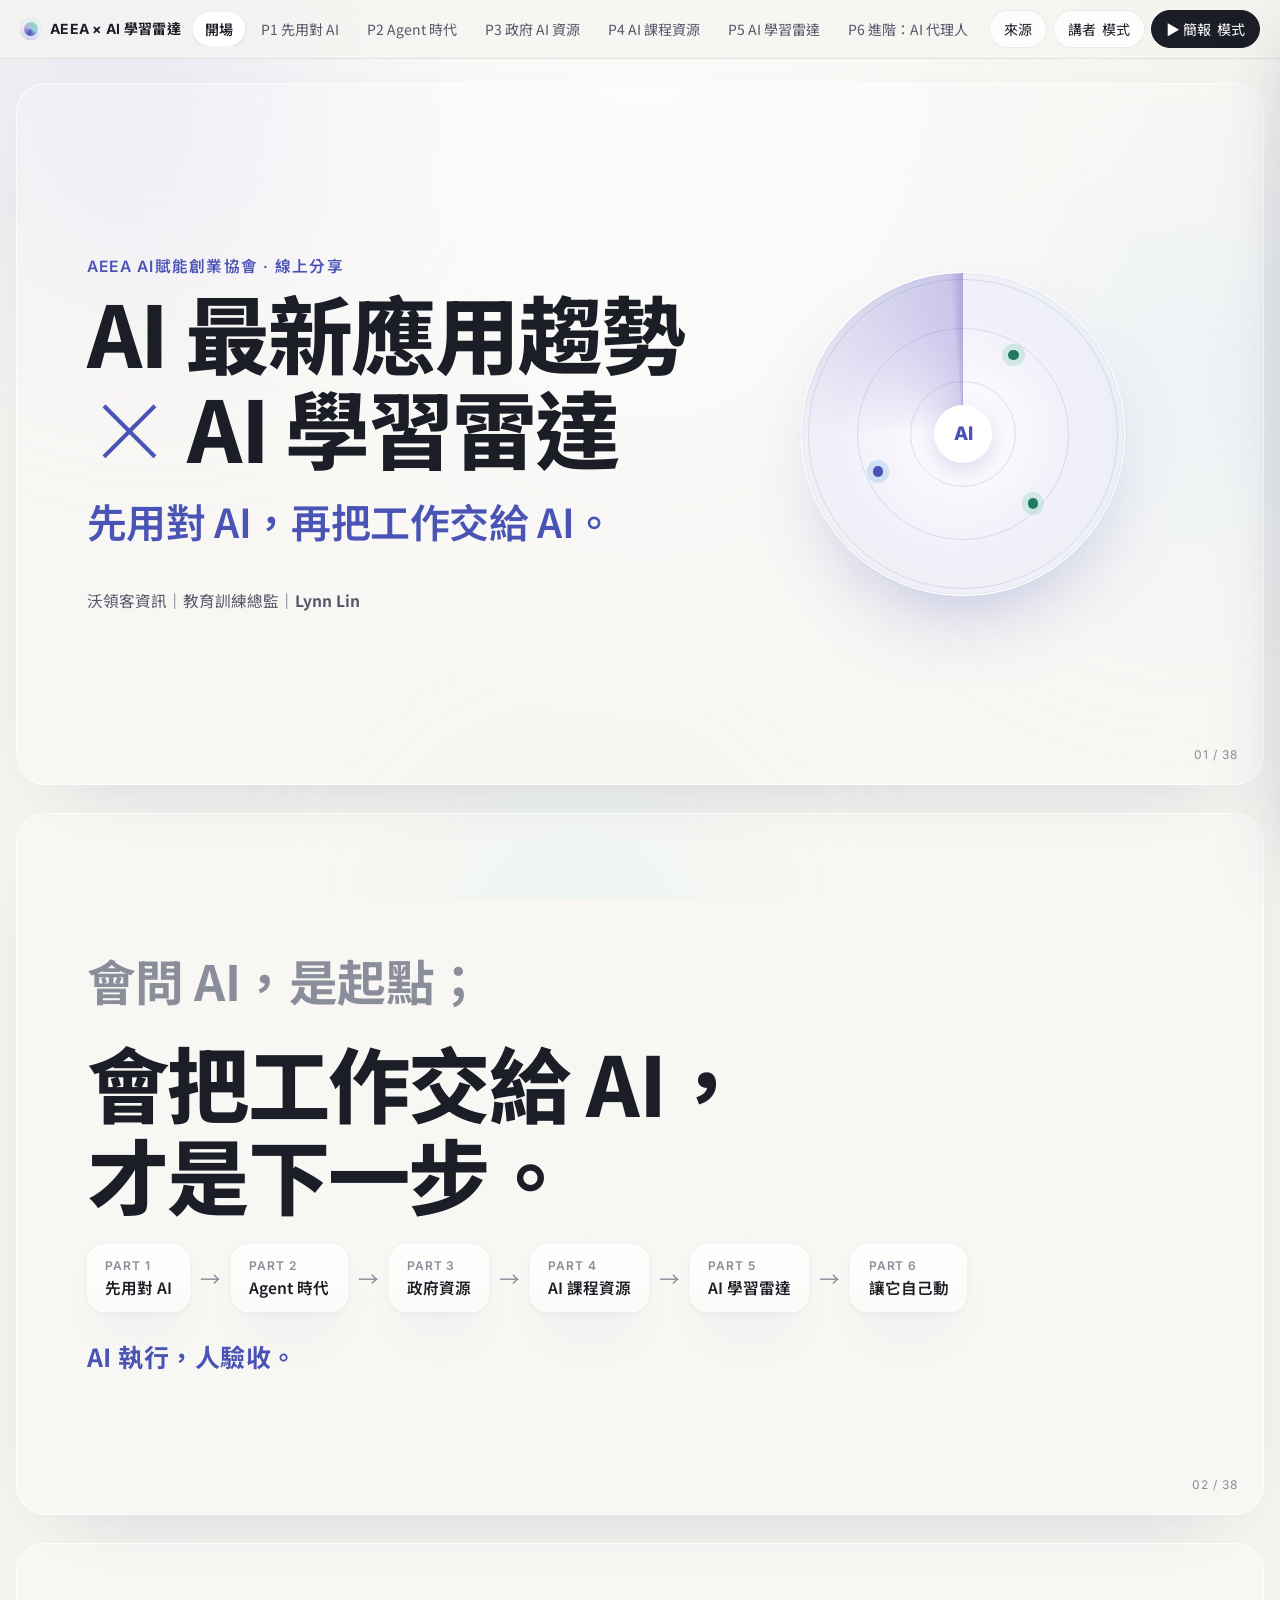
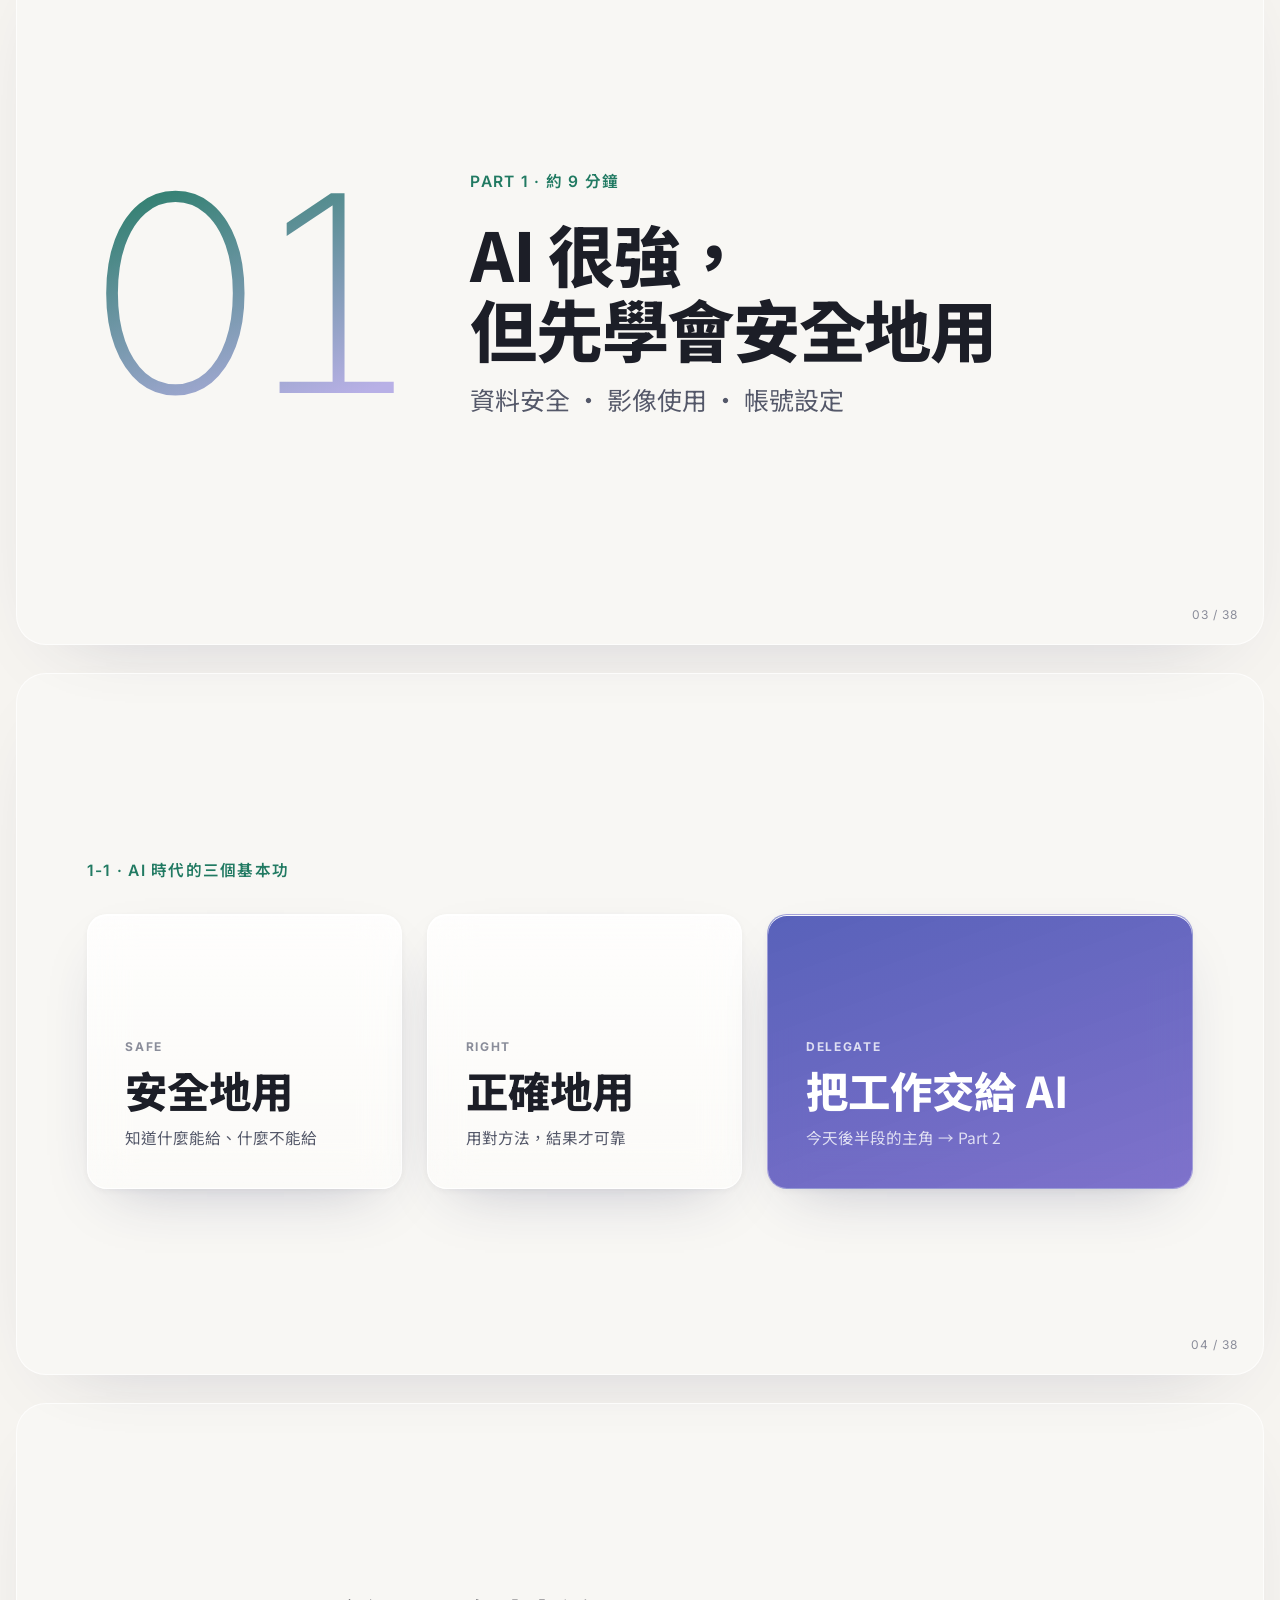
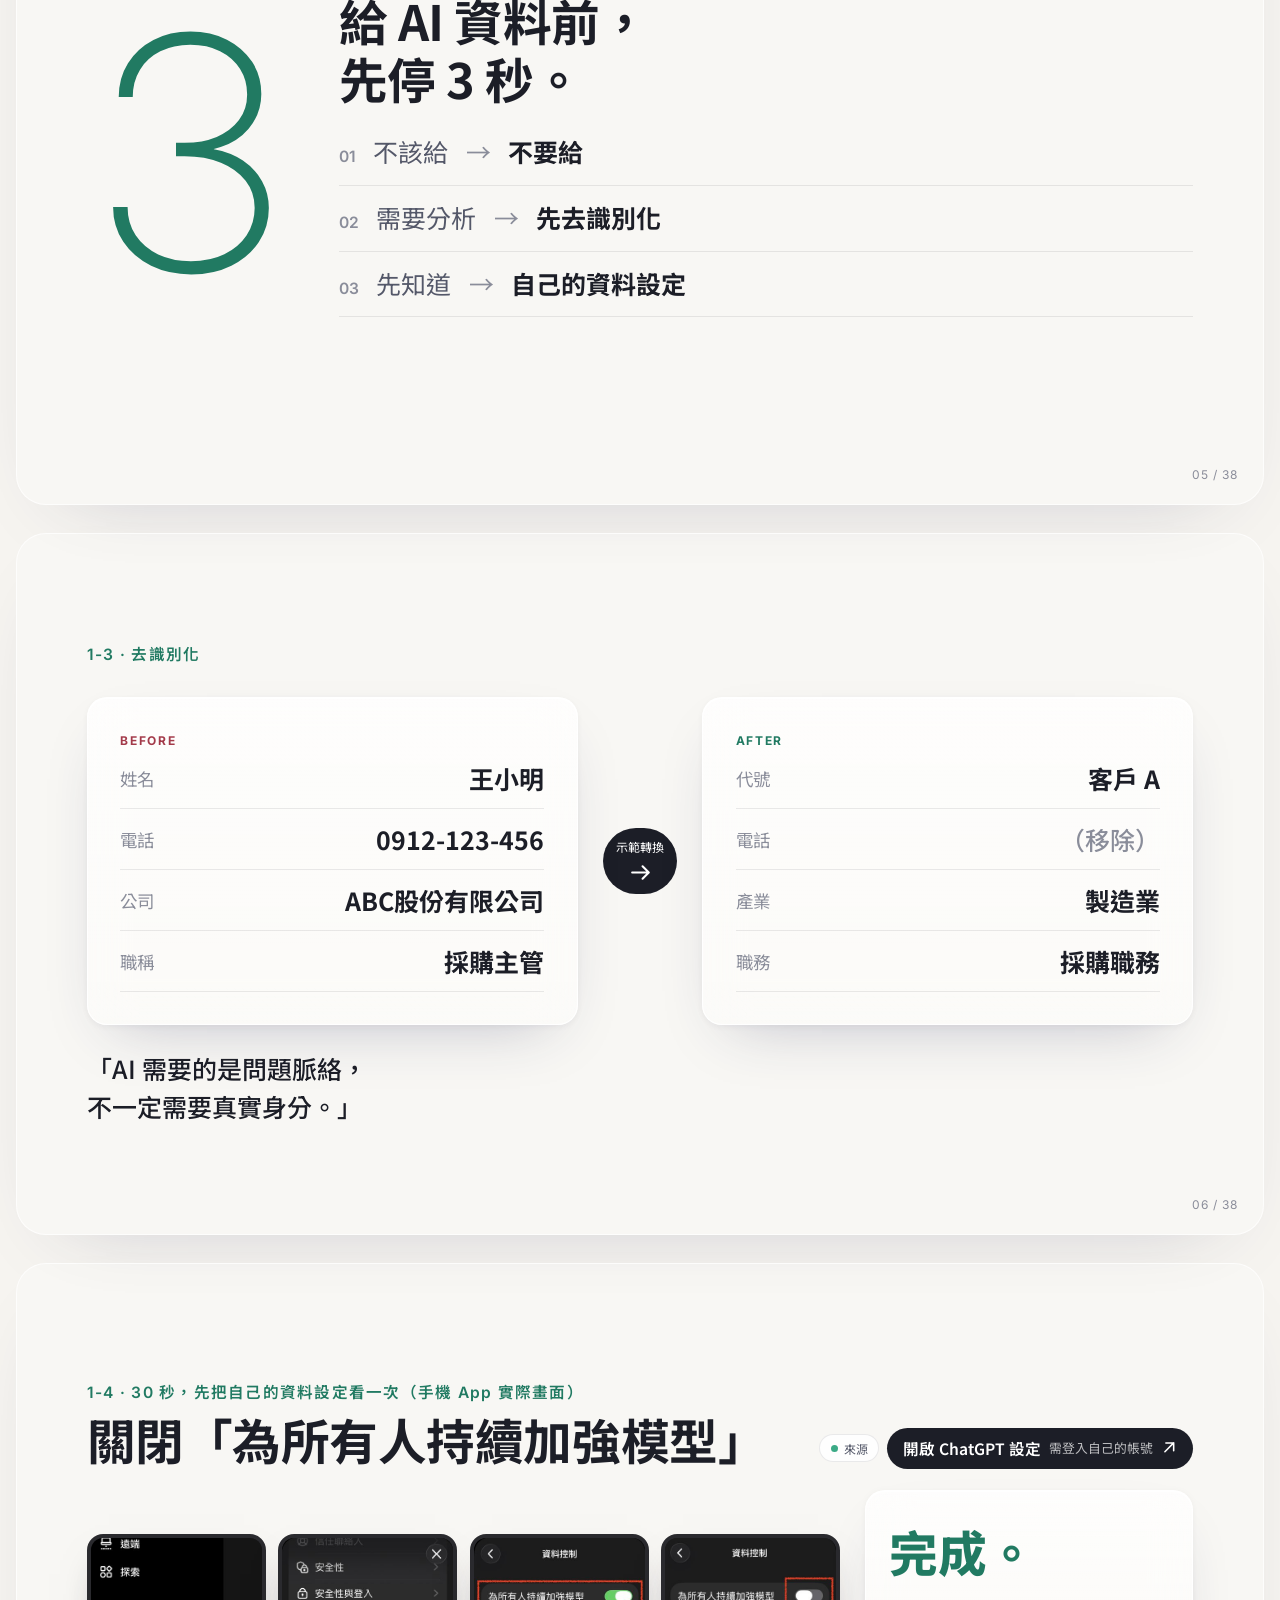
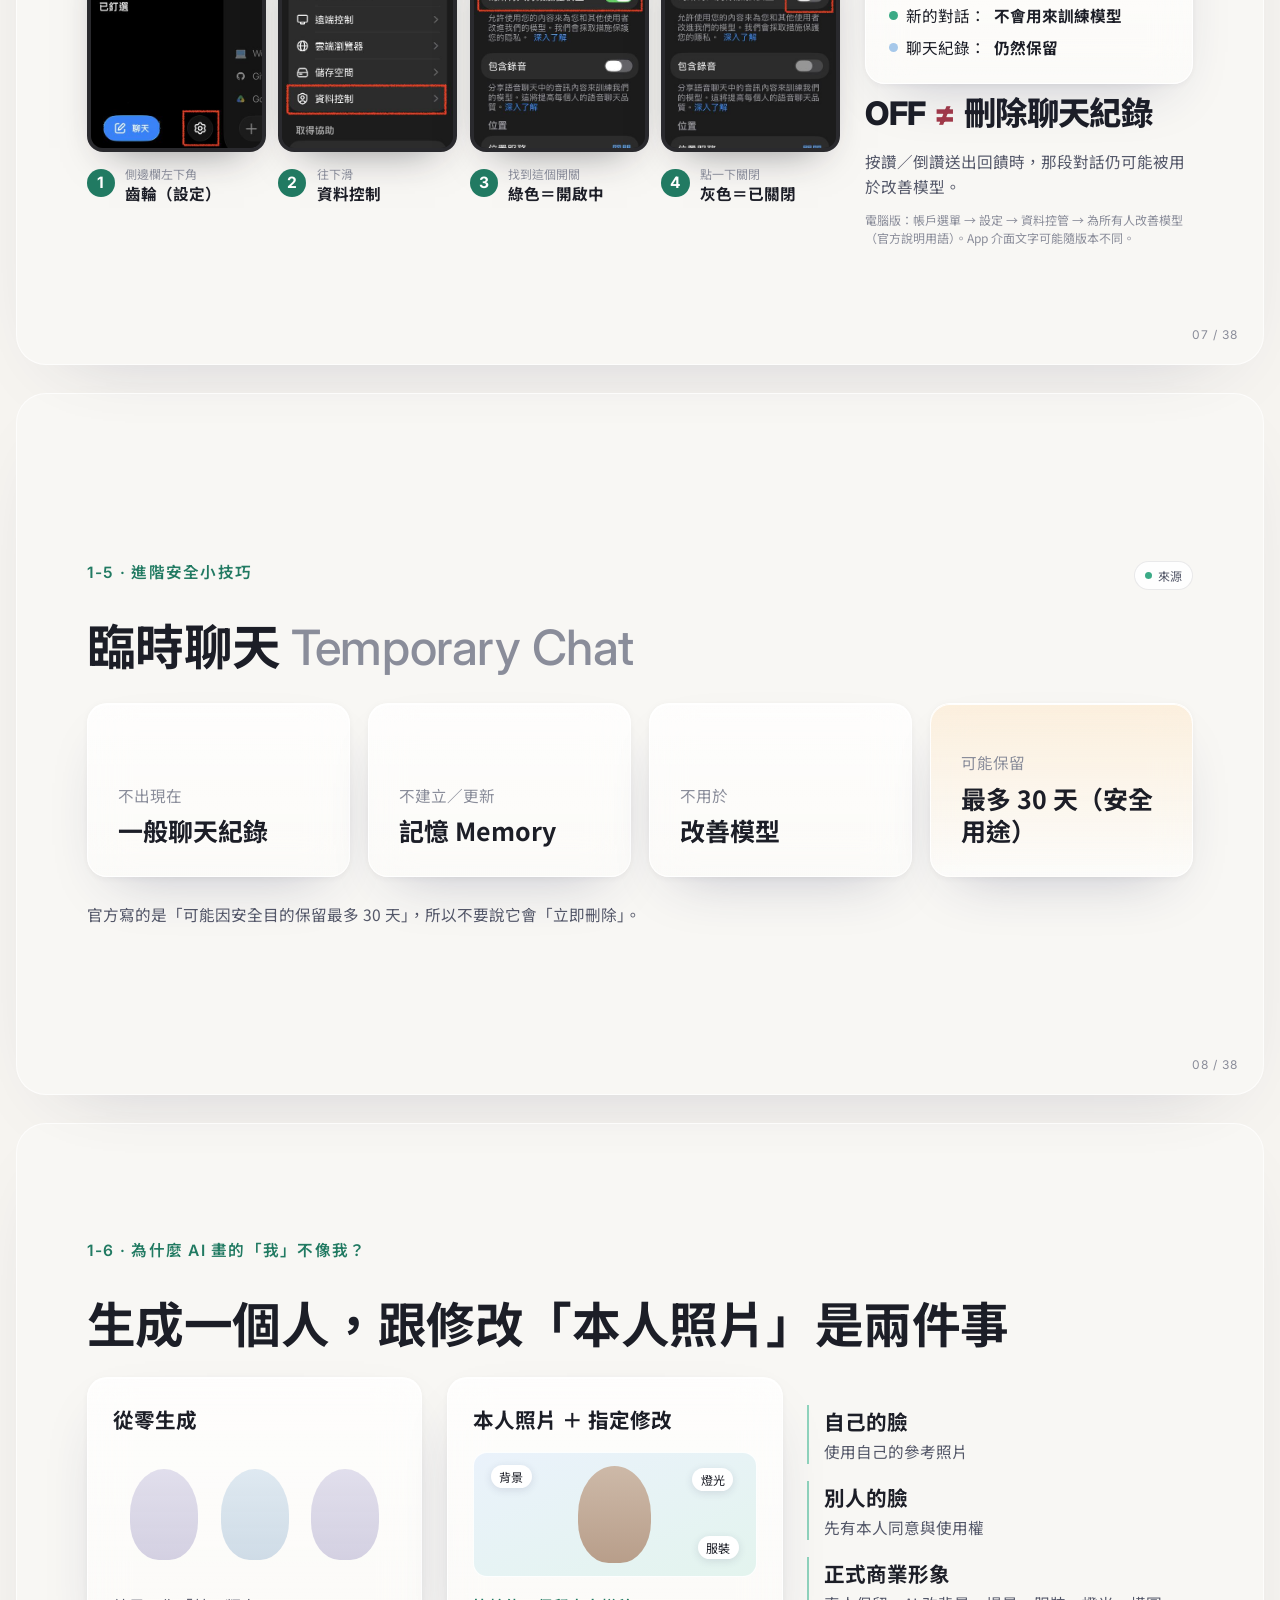
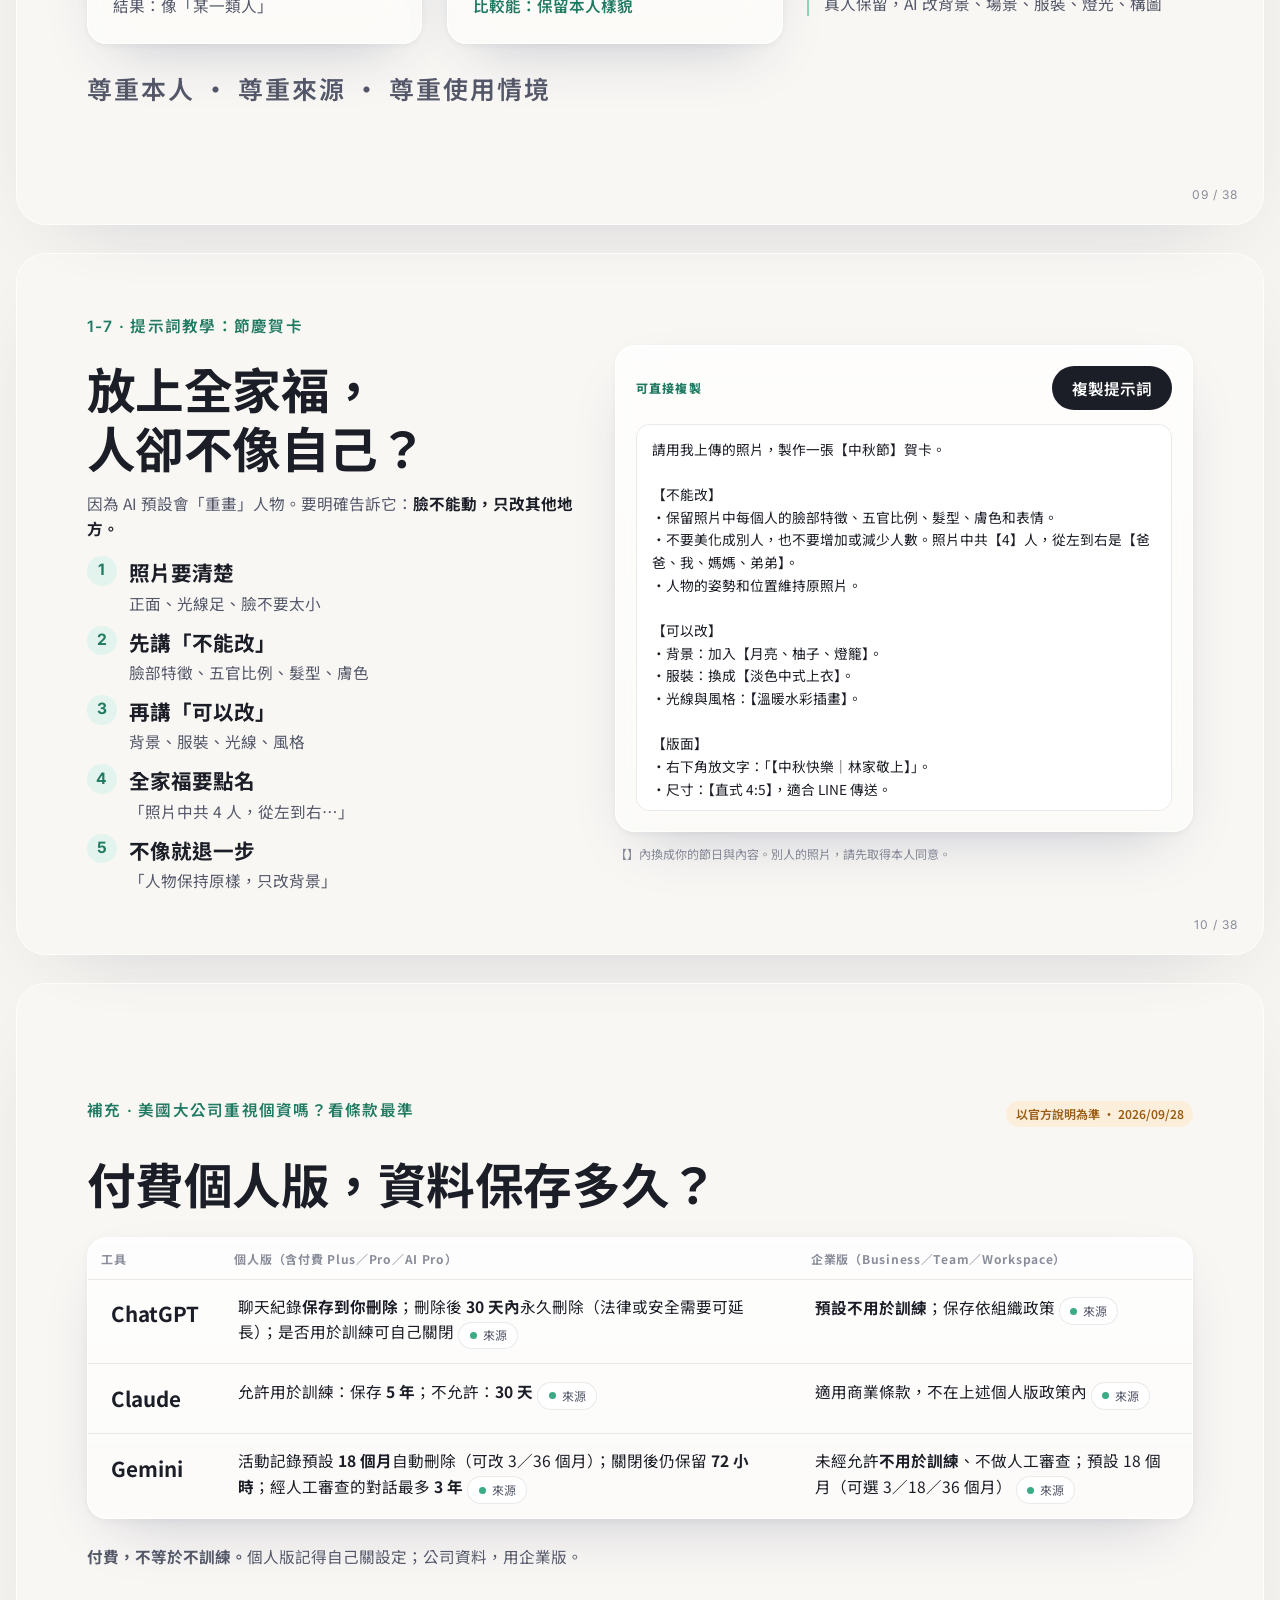
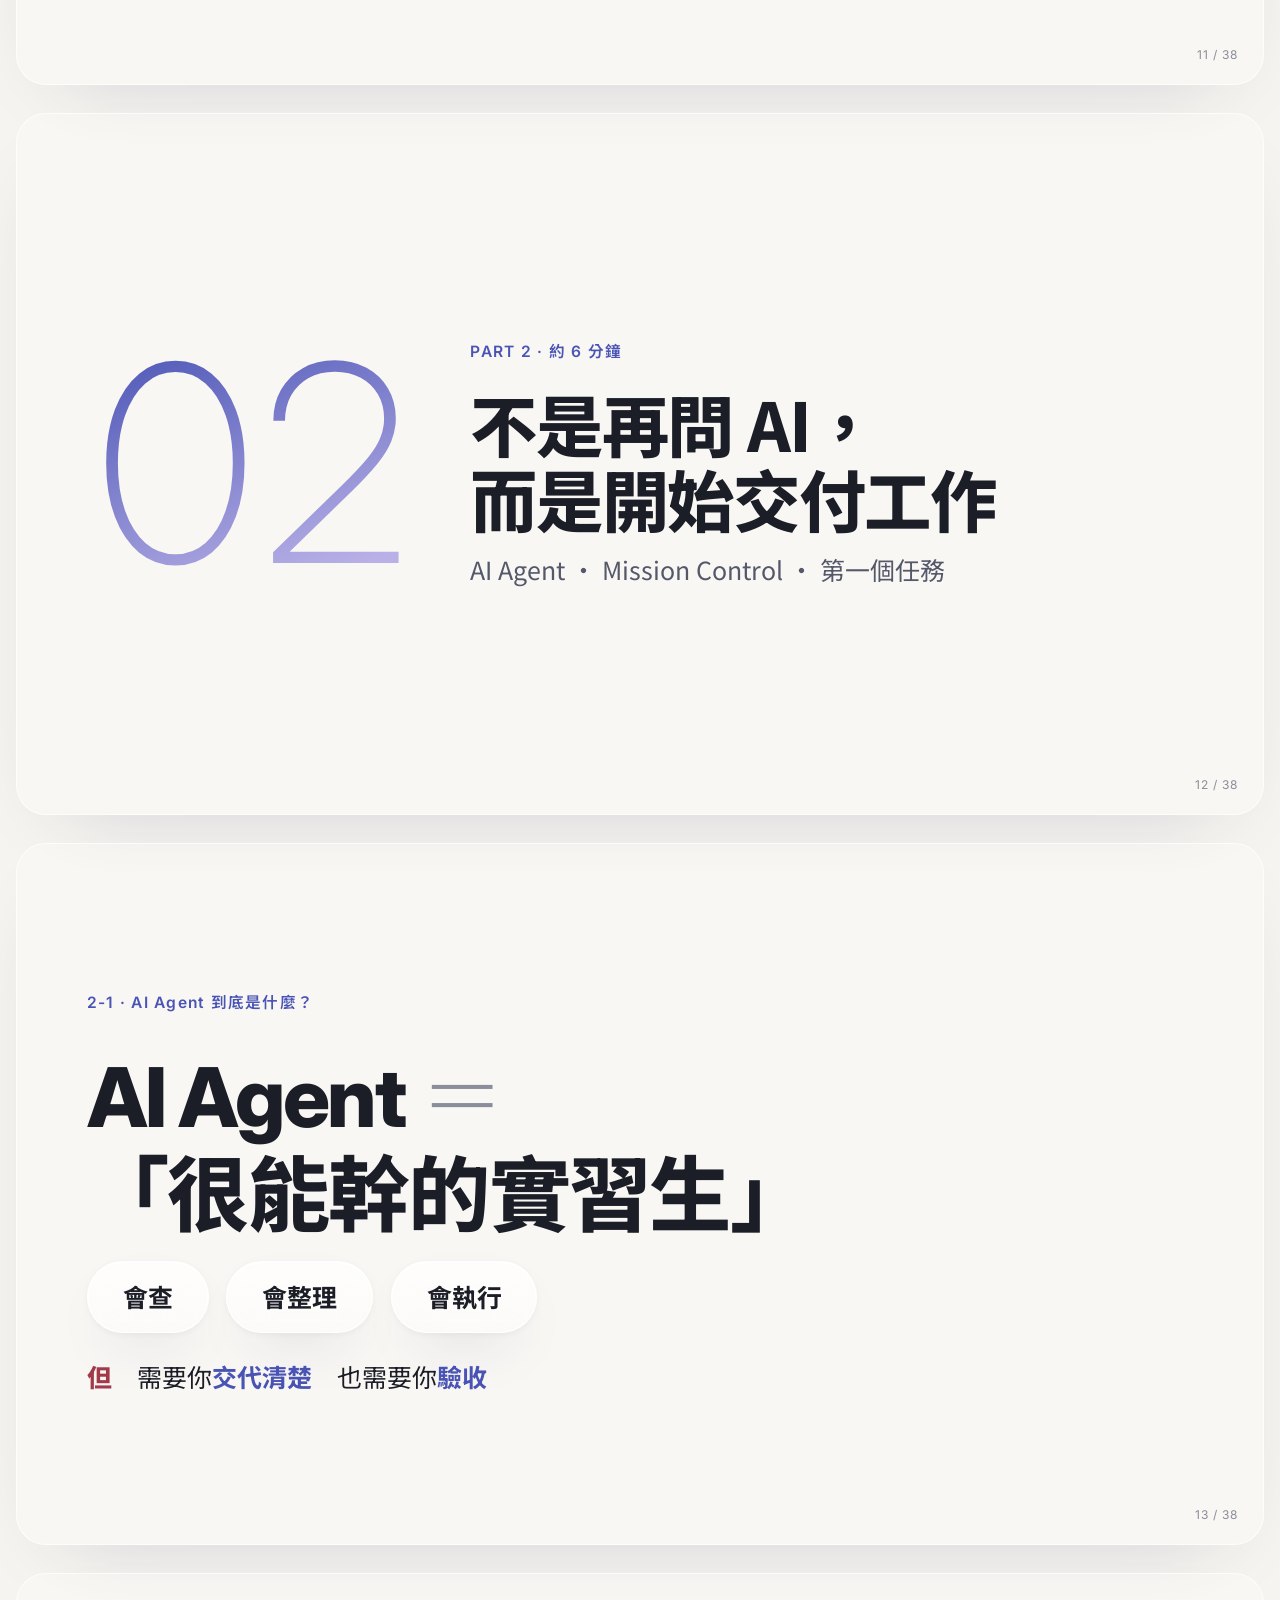
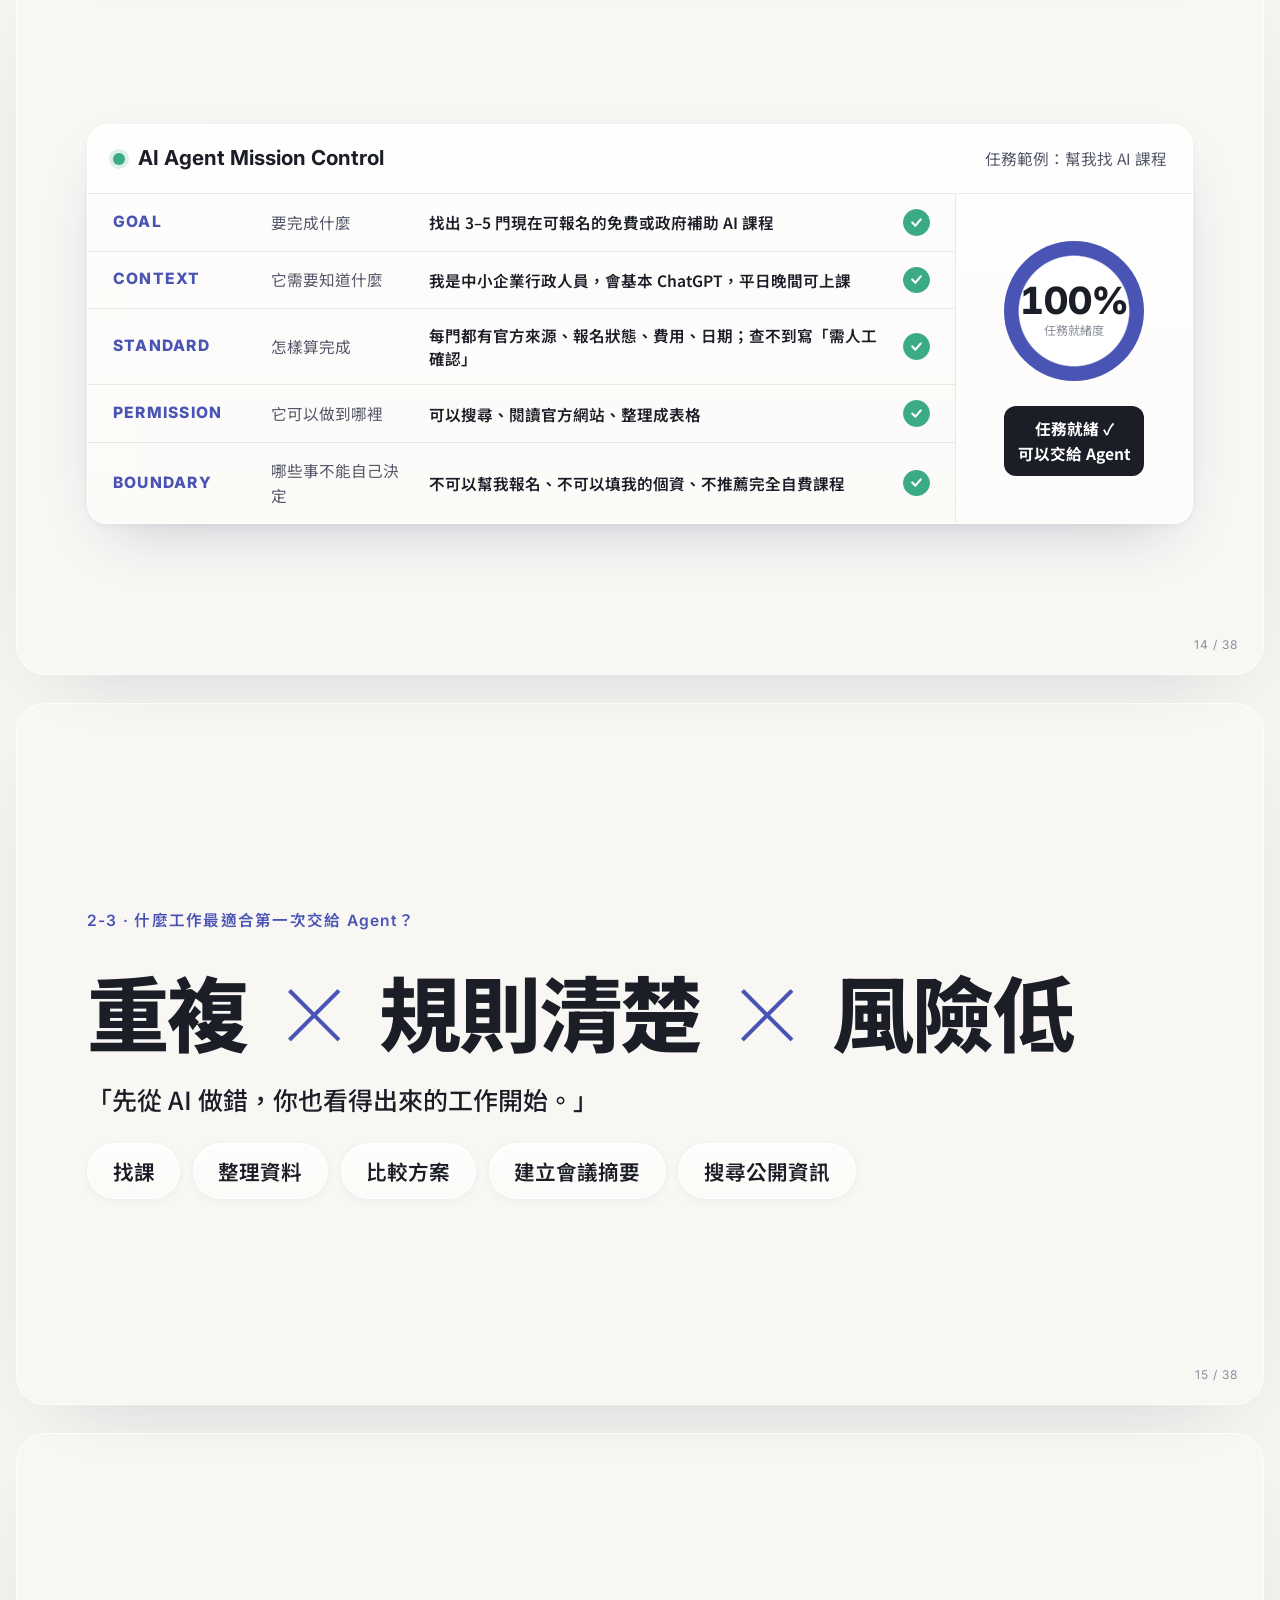
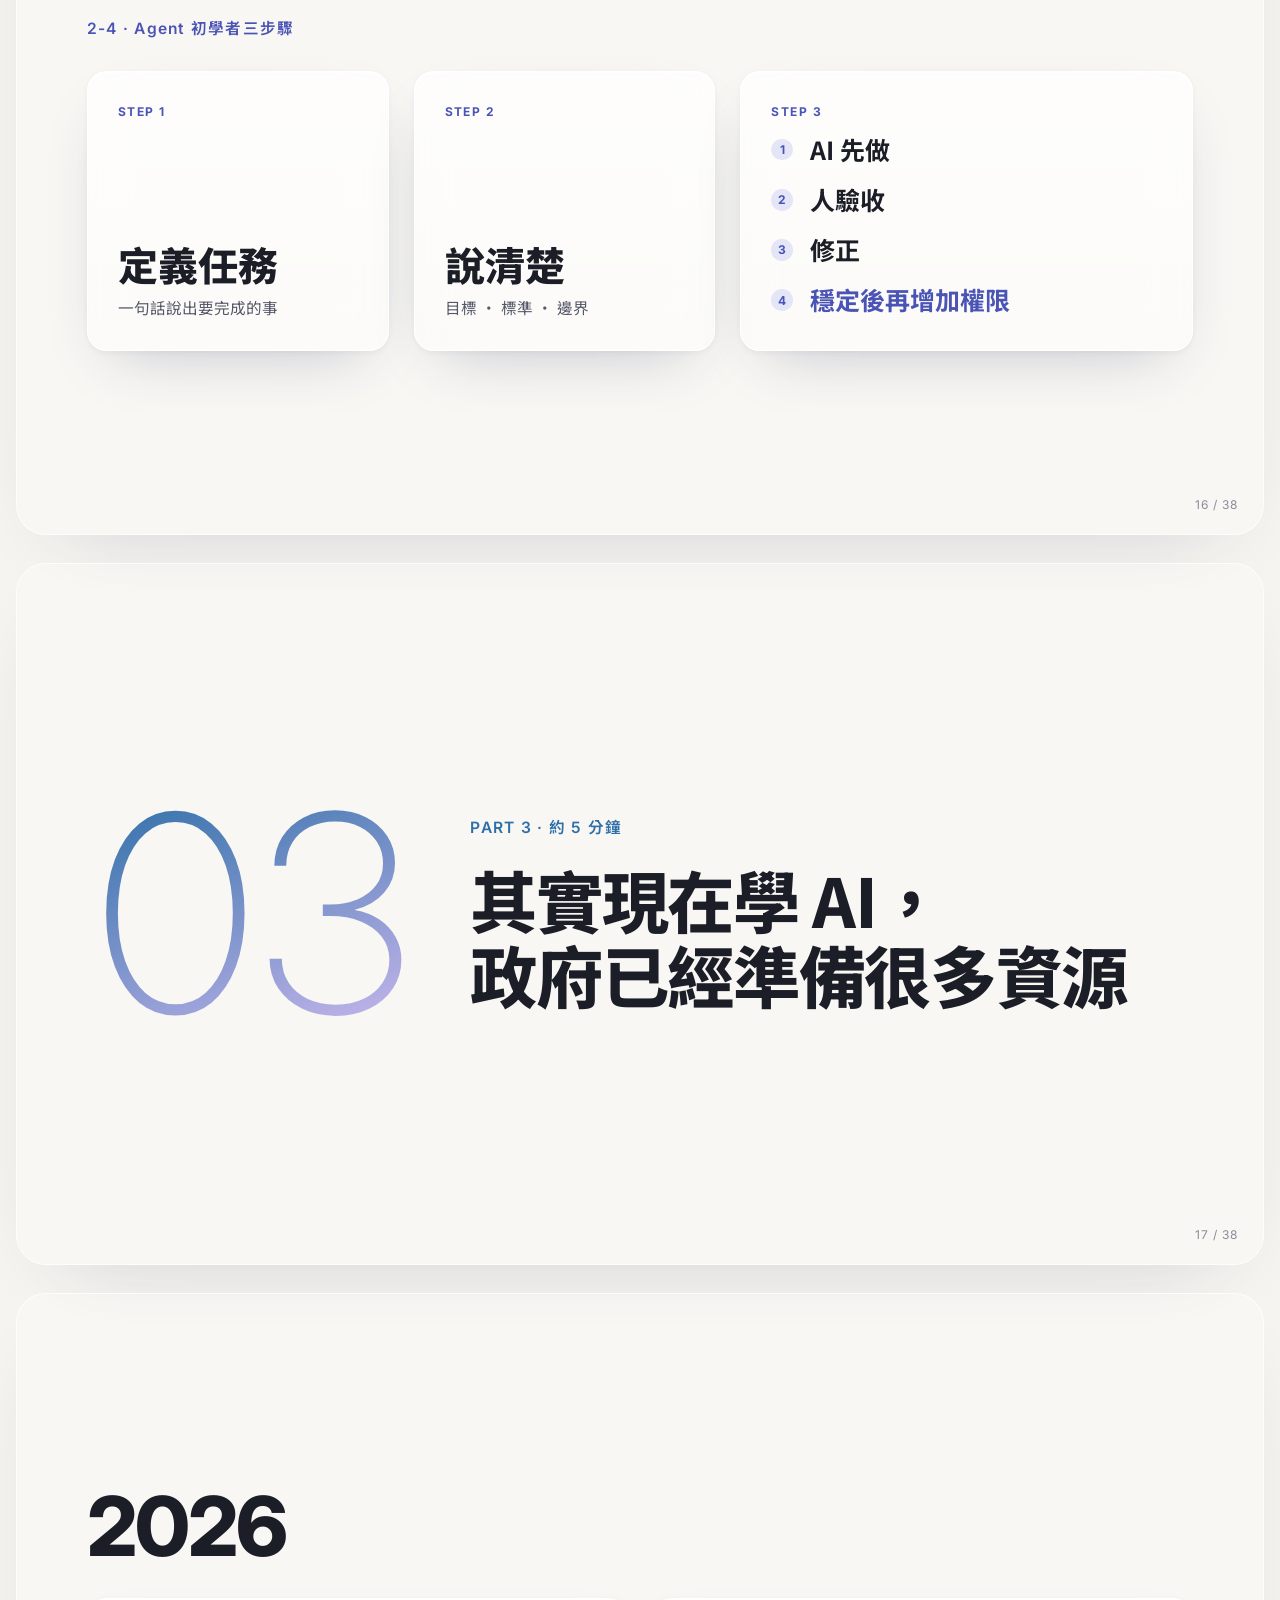
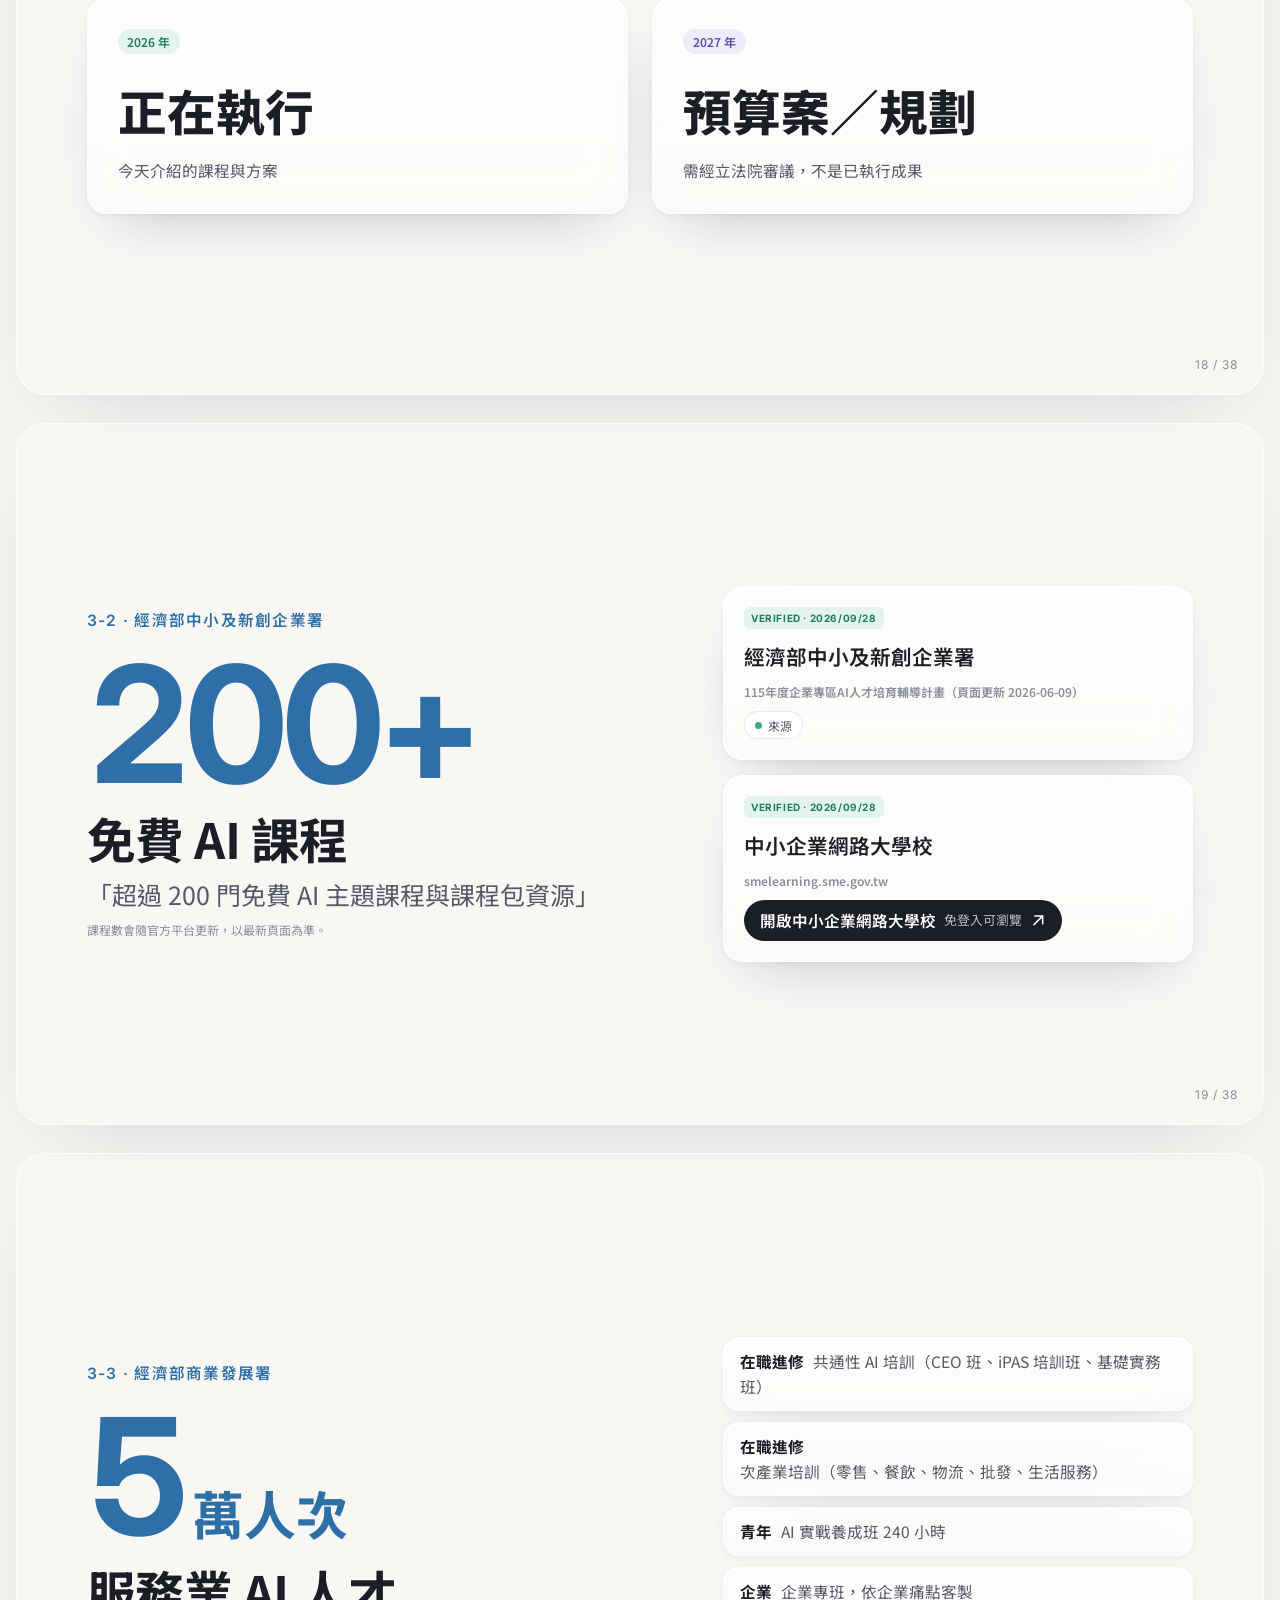
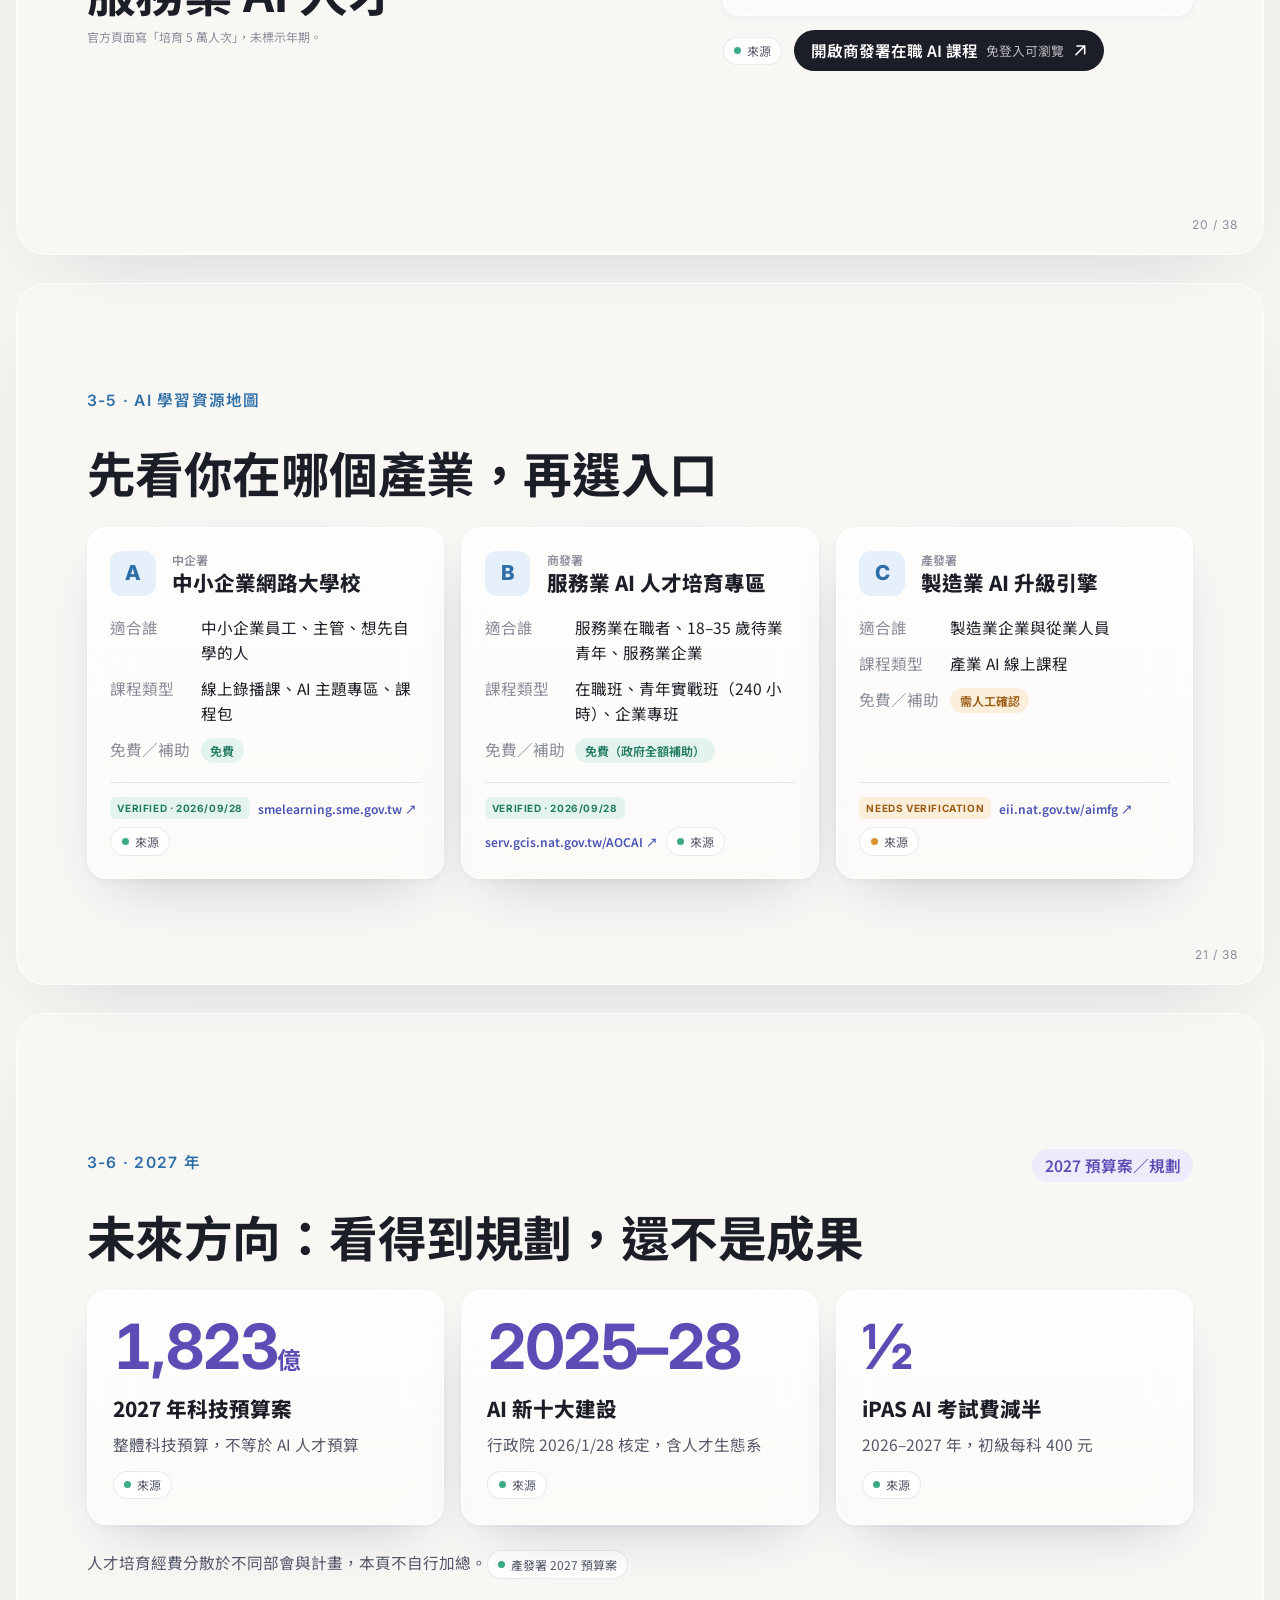
==== commit 0b0cf61d: "簡報 v3：ChatGPT 實際畫面、節慶賀卡提示詞、資料保存期限、官方找課入口、Part 5 整併、年份改西元" ====
--- a/index.html
+++ b/index.html
@@ -834,6 +834,92 @@
 .contact-l .sep { width: 4px; height: 4px; border-radius: 50%; background: var(--ink-3); }
 .foot-contact { display: grid; gap: 2px; padding-bottom: 14px; border-bottom: 1px solid var(--line); margin-bottom: 6px; }
 .foot-contact p { margin: 0; font-size: 15px; color: var(--ink-2); }
+
+/* ============ v3: settings with real screenshots ============ */
+.set-body { display: grid; grid-template-columns: 1.9fr 1fr; gap: var(--gap); align-items: center; }
+.phones { display: grid; grid-template-columns: repeat(4, 1fr); gap: clamp(8px, 1cqw, 16px); }
+.phone { border: 0; padding: 0; background: transparent; cursor: pointer; display: flex; flex-direction: column; gap: .55em; text-align: left; transition: opacity .4s var(--ease), transform .4s var(--ease); }
+.phone-img { display: block; border-radius: clamp(12px, 1.3cqw, 22px); overflow: hidden; background: #1b1b1d; box-shadow: 0 18px 40px -22px rgba(28,30,39,.55); border: clamp(3px, .35cqw, 6px) solid #2a2a2e; aspect-ratio: 420 / 512; }
+.phone-img img { width: 100%; height: 100%; object-fit: cover; object-position: top; display: block; }
+.phone-cap { display: flex; gap: .5em; align-items: center; }
+.phone-cap small { display: block; font-size: var(--tiny); color: var(--ink-3); }
+.phone-cap b { display: block; font-size: var(--small); line-height: 1.3; }
+.phone.b-on .step4-n { background: var(--mint-ink); color: #fff; }
+.building .bs-hl .phone.b-on { transform: translateY(-4px); }
+.set-done { display: flex; flex-direction: column; gap: clamp(8px, 1cqw, 16px); }
+.set-done .neq { font-size: clamp(26px, 3.3cqw, 56px); }
+
+/* ============ v3: holiday card prompt ============ */
+.cp { display: grid; grid-template-columns: 1fr 1.15fr; gap: var(--gap); align-items: center; }
+.cp-l { display: flex; flex-direction: column; gap: clamp(10px, 1.2cqw, 20px); }
+.cp-why b { color: var(--ink); }
+.tips { list-style: none; margin: 0; padding: 0; display: grid; gap: clamp(6px, .8cqw, 12px); counter-reset: t; }
+.tips li { counter-increment: t; display: grid; grid-template-columns: auto 1fr; gap: .1em .8em; font-size: var(--small); color: var(--ink-2); }
+.tips li::before { content: counter(t); grid-row: span 2; font-family: var(--font); width: 1.9em; height: 1.9em; border-radius: 50%; display: grid; place-items: center; background: var(--pt-soft); color: var(--pt); font-weight: 700; }
+.tips b { color: var(--ink); font-size: var(--body); }
+.cp-r { display: flex; flex-direction: column; gap: .6em; min-width: 0; }
+.cp-card { padding: clamp(14px, 1.6cqw, 26px); display: flex; flex-direction: column; gap: .7em; }
+.cp-pre { margin: 0; white-space: pre-wrap; font-family: var(--font-zh); font-size: clamp(13px, 1.1cqw, 19px); line-height: 1.65; max-height: clamp(260px, 31cqw, 540px); overflow: auto; background: #fff; border-radius: 14px; padding: .9em 1.1em; border: 1px solid var(--line); }
+
+/* ============ v3: retention table ============ */
+.tbl-ret td { font-size: var(--small); }
+.tbl-ret td:nth-child(2) { min-width: 18em; }
+
+/* ============ v3: official course sites ============ */
+.sites-wrap { gap: clamp(10px, 1.2cqw, 20px); }
+.sites { display: grid; grid-template-columns: 1fr 1fr; gap: clamp(10px, 1.2cqw, 20px); }
+.site { padding: 0; overflow: hidden; display: flex; flex-direction: column; }
+.site .br-bar { padding: .45em .8em; }
+.site-url { text-decoration: none; color: var(--indigo); font-weight: 600; }
+.site-url:hover { text-decoration: underline; }
+.site-body { padding: clamp(10px, 1.1cqw, 18px) clamp(12px, 1.4cqw, 22px); display: flex; flex-direction: column; gap: .45em; position: relative; }
+.site-org { margin: 0; font-size: var(--tiny); color: var(--ink-3); display: flex; gap: .5em; align-items: center; flex-wrap: wrap; }
+.site-t { margin: 0; font-weight: 800; font-size: var(--body); line-height: 1.3; }
+.site-list { list-style: none; margin: 0; padding: 0; display: grid; gap: 2px; }
+.site-list li { display: flex; justify-content: space-between; gap: 1em; font-size: var(--tiny); padding: .3em .6em; border-radius: 8px; background: rgba(28,30,39,.035); }
+.site-list em { font-style: normal; color: var(--ink-3); white-space: nowrap; }
+.site-path { margin: 0; display: flex; flex-wrap: wrap; gap: .3em; align-items: center; font-size: var(--tiny); }
+.site-path span { background: var(--pt-soft); color: var(--pt); padding: .15em .6em; border-radius: 999px; font-weight: 600; }
+.site-path i { font-style: normal; color: var(--ink-3); }
+.site-go { position: absolute; right: clamp(12px, 1.4cqw, 22px); top: clamp(10px, 1.1cqw, 18px); font-size: var(--tiny); font-weight: 700; text-decoration: none; background: var(--ink); color: #fff; padding: .35em .9em; border-radius: 999px; }
+
+/* ============ v3: Part 5 merged ============ */
+.flt { display: grid; grid-template-columns: 1.25fr 1fr; gap: var(--gap); align-items: center; }
+.flt-l { display: flex; flex-direction: column; gap: clamp(12px, 1.4cqw, 24px); }
+.crit-sm { grid-template-columns: repeat(5, 1fr); gap: clamp(6px, .8cqw, 12px); }
+.crit-sm .crit-i { font-size: clamp(16px, 1.7cqw, 28px); padding: clamp(10px, 1.2cqw, 20px) clamp(8px, 1cqw, 16px); }
+.flt-r { display: flex; flex-direction: column; gap: clamp(12px, 1.4cqw, 24px); }
+.flt-r .fn { height: clamp(48px, 5.2cqw, 88px); }
+.flt-q { margin: 0; text-align: center; font-weight: 800; font-size: var(--h2); color: #6A5CC4; }
+.how-wrap { gap: clamp(10px, 1.2cqw, 20px); }
+.how { display: grid; grid-template-columns: 1fr 1.05fr 1fr; gap: clamp(10px, 1.3cqw, 22px); align-items: stretch; }
+.how-c { padding: clamp(14px, 1.6cqw, 26px); display: flex; flex-direction: column; gap: .7em; min-width: 0; }
+.how-n { margin: 0; font-family: var(--font-zh); font-weight: 800; font-size: var(--body); color: #6A5CC4; }
+.how .bubble { max-width: 100%; }
+.how-rule { margin: auto 0 0; font-size: var(--small); color: var(--ink-2); display: flex; flex-direction: column; gap: .2em; padding: .7em .9em; border-radius: 12px; background: var(--rose-soft); }
+.how-rule b { color: var(--rose-ink); font-size: var(--tiny); letter-spacing: .08em; }
+.how-steps { gap: clamp(2px, .3cqw, 6px); }
+.how-steps .wf-s { font-size: var(--small); }
+.how-log { min-height: 0; max-height: clamp(70px, 7cqw, 120px); padding: .6em .8em; }
+.run-btn.sm { font-size: var(--tiny); padding: .45em 1em; }
+.zone-mini { display: flex; flex-direction: column; gap: .1em; padding: .6em .9em; border-radius: 12px; background: rgba(255,255,255,.75); border-left: 4px solid var(--line); }
+.zone-mini b { font-size: var(--body); }
+.zone-mini span { font-size: var(--tiny); color: var(--ink-2); }
+.zone-mini.best { border-left-color: #3BAA86; } .zone-mini.maybe { border-left-color: var(--sky); } .zone-mini.no { border-left-color: var(--rose-ink); }
+.chips-lg .chip { font-size: var(--lead); padding: .55em 1.4em; }
+
+@media (max-width: 760px) {
+  .set-body, .cp, .sites, .flt, .how { grid-template-columns: 1fr; }
+  .phones { grid-template-columns: 1fr 1fr; }
+  .crit-sm { grid-template-columns: repeat(2, 1fr); }
+  .site-go { position: static; align-self: flex-start; }
+  .site-list li { flex-direction: column; gap: 0; }
+}
+.set-body { grid-template-columns: 2.3fr 1fr; }
+.set-done .neq { font-size: clamp(22px, 2.6cqw, 44px); }
+.how-rule { display: block; }
+.how-rule b { display: block; margin-bottom: .2em; }
+.set-done .done-row { font-size: var(--small); }
 
 </style>
 <div id="app"></div>
@@ -3391,6 +3477,36 @@
       '可查詢行事曆內容（Pro、Max、Team、Enterprise）。',
       '官方限制：Claude 不能建立、修改或刪除日曆活動，也不能寄送邀請。'
     ]
+  },
+  'openai-retention': {
+    agency: 'OpenAI', title: 'OpenAI Help Center — Chat and file retention in ChatGPT',
+    url: 'https://help.openai.com/en/articles/8983778-chat-and-file-retention-policies-in-chatgpt',
+    verified: '2026/09/28', status: 'VERIFIED',
+    facts: ['一般與封存的聊天會保存在帳號中，直到你刪除（或工作區保留政策移除）。', '刪除的聊天會排定在 30 天內從系統永久刪除；若已去識別化，或因安全、法律義務需保留則例外。', '臨時聊天可能因安全目的保留最多 30 天。']
+  },
+  'openai-business': {
+    agency: 'OpenAI', title: 'OpenAI — Business data privacy, security, and compliance',
+    url: 'https://openai.com/business-data/',
+    verified: '2026/09/28', status: 'VERIFIED',
+    facts: ['ChatGPT Enterprise、Business、Edu 與 API 的資料，預設不用於訓練或改善模型。', '符合條件的組織可設定資料保存控制。']
+  },
+  'anthropic-consumer': {
+    agency: 'Anthropic', title: 'Anthropic — Updates to Consumer Terms and Privacy Policy（2025-08-28）',
+    url: 'https://www.anthropic.com/news/updates-to-our-consumer-terms',
+    verified: '2026/09/28', status: 'VERIFIED',
+    facts: ['適用 Claude Free、Pro、Max（含從這些帳號使用 Claude Code）。', '允許資料用於模型訓練：保存期延長為 5 年；不允許：維持 30 天。', '刪除的對話不會用於日後的模型訓練。', '不適用商業條款服務：Claude for Work、Claude for Government、Claude for Education、API。']
+  },
+  'gemini-privacy': {
+    agency: 'Google', title: 'Gemini Apps Privacy Hub',
+    url: 'https://support.google.com/gemini/answer/13594961?hl=en',
+    verified: '2026/09/28', status: 'VERIFIED',
+    facts: ['Gemini 應用程式活動記錄預設 18 個月自動刪除，可改為 3 個月、36 個月或不自動刪除。', '臨時對話、以及關閉「保留活動記錄」時的對話，會在帳號保留 72 小時。', '經人工審查的對話（與相關資料）不會隨活動記錄刪除，最多保留 3 年。', 'Google 會用資料來提供、開發和改善服務（包括訓練生成式 AI 模型）。', '公司或學校帳號可能適用不同條款。']
+  },
+  'workspace-privacy': {
+    agency: 'Google', title: 'Generative AI in Google Workspace Privacy Hub',
+    url: 'https://support.google.com/a/answer/15706919?hl=en',
+    verified: '2026/09/28', status: 'VERIFIED',
+    facts: ['未經客戶事先允許，Workspace 不會用客戶資料訓練模型。', '對話與上傳檔案不會在未經允許下由人工審查，或用於訓練網域外的生成式 AI 模型。', '開啟對話記錄時，管理員可設定 3、18 或 36 個月自動刪除，預設 18 個月；關閉時最多保留 72 小時。']
   }
 };
 
@@ -3446,6 +3562,34 @@
   gcisWorking: { label: '開啟商發署在職 AI 課程', url: 'https://serv.gcis.nat.gov.tw/AOCAI/courses/working', note: '免登入可瀏覽' }
 };
 
+/* Part 4 官方找課入口（現場示範用；內容依 2026/09/28 官方頁面整理） */
+window.DECK.courseSites = [
+  {
+    agency: '經濟部中小及新創企業署', name: '中小企業網路大學校｜AI 主題專區', src: 'smelearning',
+    url: 'https://smelearning.sme.gov.tw/classes_zone.php?zid=45', host: 'smelearning.sme.gov.tw/classes_zone.php?zid=45',
+    items: [['人工智慧基礎介紹', '56 分鐘・免費'], ['AI輔助經營社群', '60 分鐘・免費'], ['用AI打造爆款臉書貼文！', '60 分鐘・免費']],
+    path: ['首頁', 'AI主題專區', '點課程', '註冊後免費線上看']
+  },
+  {
+    agency: '經濟部商業發展署', name: '服務業 AI 人才培育｜在職課程', src: 'gcis-working',
+    url: 'https://serv.gcis.nat.gov.tw/AOCAI/courses/working', host: 'serv.gcis.nat.gov.tw/AOCAI/courses/working',
+    items: [['科技賦能之服務流程創新', '10/01・臺北・30h'], ['B2B異界合作拓展：AI助攻商務開發', '10/02・臺南・30h'], ['AI營運決策實戰CEO班', '10/05・臺北・15h']],
+    path: ['首頁', '在職進修課程', '看開課日與地點', '前往課程連結報名']
+  },
+  {
+    agency: '經濟部商業發展署', name: '青年 AI 實戰養成班（18–35 歲待業）', src: 'gcis-youth',
+    url: 'https://serv.gcis.nat.gov.tw/AOCAI/courses/youth', host: 'serv.gcis.nat.gov.tw/AOCAI/courses/youth',
+    items: [['成功大學｜AI 智慧營運實戰養成班', '臺南・10/01・報名中'], ['國立臺北大學｜AI智慧營運人才培育班', '臺北・10/19・報名中'], ['實踐大學｜AI餐飲營運與顧客體驗', '臺北・11/02・報名中']],
+    path: ['首頁', '青年 AI 實戰養成班', '選梯次', '到各校報名頁']
+  },
+  {
+    agency: '經濟部產業發展署', name: '製造業 AI 升級引擎｜課程列表', src: 'ida-aimfg',
+    url: 'https://eii.nat.gov.tw/aimfg/course/list', host: 'eii.nat.gov.tw/aimfg/course/list',
+    items: [['製造業 AI 線上課程', '費用、資格需人工確認'], ['適合製造業企業與從業人員', '上台前請手動開啟確認']],
+    path: ['首頁', '課程列表', '點課程看資格與費用']
+  }
+];
+
 /* 官方課程資料快照：網頁內「直接找課」只從這份資料挑選，AI 不能自行新增課程或改寫事實。
    查核日期 2026/09/28。來源：官方列表頁實際顯示內容。
    status: 'open'（報名中）| 'check'（列表未標示，需人工確認）| 'full'（已額滿）| 'closed'（已截止）
@@ -3615,6 +3759,25 @@
 2. 設定兩個提醒：上課前一天晚上 8:00、上課前 1 小時。
 3. 在活動說明寫下：官方課程頁網址、要帶的東西、我上課前想先想好的 3 個問題。`;
 
+/* 1-7 節慶賀卡提示詞：保留本人臉部特徵 */
+window.DECK.cardPrompt = `請用我上傳的照片，製作一張【中秋節】賀卡。
+
+【不能改】
+・保留照片中每個人的臉部特徵、五官比例、髮型、膚色和表情。
+・不要美化成別人，也不要增加或減少人數。照片中共【4】人，從左到右是【爸爸、我、媽媽、弟弟】。
+・人物的姿勢和位置維持原照片。
+
+【可以改】
+・背景：加入【月亮、柚子、燈籠】。
+・服裝：換成【淡色中式上衣】。
+・光線與風格：【溫暖水彩插畫】。
+
+【版面】
+・右下角放文字：「【中秋快樂｜林家敬上】」。
+・尺寸：【直式 4:5】，適合 LINE 傳送。
+
+如果做不到保留臉部特徵，請先告訴我，不要直接生成不像的人。`;
+
 /* 講者備註：只在講者模式顯示，觀眾畫面不會渲染 */
 window.DECK = window.DECK || {};
 
@@ -3625,24 +3788,24 @@
   basics: '三個基本功：安全地用、正確地用、把工作交給 AI。第三個最大，因為那是今天後半段的主角。前兩個是地基。',
   pause3: '給 AI 資料前，先停 3 秒，問自己三件事。不該給的不要給，例如身分證字號、客戶完整聯絡方式。需要分析的，先去識別化。最後，先知道自己帳號的資料設定是什麼。',
   deid: '去識別化很簡單：把名字換成代號，把電話刪掉，把公司名換成產業，把職稱保留成職務類型。AI 要的是問題的脈絡，不一定需要真實身分。按一下「示範轉換」讓大家看變化。',
-  settings: '現在一起做，30 秒。電腦版：帳戶選單、設定、資料控管、「為所有人改善模型」、關閉。手機版：側邊欄、個人圖示、資料控管。重點講兩次：OFF 不等於刪除聊天紀錄；新對話不再拿去訓練，但紀錄還在。另外，如果你對某個回覆按讚或倒讚，那段對話仍可能被用來改善模型。語氣放輕鬆：這不是要大家害怕，是先知道自己的設定。',
+  settings: '現在拿出手機一起做，30 秒。打開 ChatGPT 側邊欄，左下角的齒輪；往下滑找到「資料控制」；第一個開關「為所有人持續加強模型」，綠色代表開啟，點一下變灰色就是關閉。電腦版在帳戶選單、設定、資料控管。重點講兩次：OFF 不等於刪除聊天紀錄；新對話不再拿去訓練，但紀錄還在。按讚或倒讚的那段對話仍可能被用於改善模型。語氣放輕鬆：不是要大家害怕，是先知道自己的設定。',
   tempchat: '進階小技巧：臨時聊天。不會出現在紀錄、不建立記憶、不用於改善模型。但官方寫的是「可能因安全目的保留最多 30 天」，所以不要說它會立刻刪除。',
-  portrait: '很多人問：為什麼 AI 畫的我不像我？因為從零生成，它只會畫出「某一類人」。要保留本人樣貌，要用本人的照片再指定修改。原則很簡單：自己的臉用自己的照片；別人的臉先取得同意；正式商業形象，真人保留，只讓 AI 改背景、場景、服裝、燈光、構圖。',
-  vendor: '最後一個觀念：選工具不要只看是哪國公司或名氣大不大。沒有「大公司一定安全」，也沒有「開源一定不安全」。要看這六件事：資料會不會拿去訓練、保存多久、誰能存取、企業條款、資料放在哪裡、安全設定。',
+  portrait: '很多人問：為什麼 AI 畫的我不像我？因為從零生成，它只會畫出「某一類人」。要保留本人樣貌，要用本人的照片再指定修改。下一頁直接給大家一段可以複製的提示詞。',
+  vendor: '常有人問：美國大公司是不是比較重視個資？付費版是不是就不會被拿去訓練？答案要看條款。ChatGPT 個人版，包括付費的 Plus，聊天紀錄保存到你刪除，刪除後 30 天內永久刪除，訓練與否要自己去關。Claude 個人版，如果你允許訓練，保存 5 年；不允許是 30 天。Gemini 個人帳號，活動記錄預設 18 個月自動刪除，關掉後仍保留 72 小時，經人工審查的最多 3 年。企業版三家都是預設不拿來訓練。所以一句話：付費不等於不訓練，公司資料請用企業版。',
   p2: 'Part 2。從這裡開始，我們不只是問 AI 問題，而是開始交付工作。',
   intern: 'AI Agent 可以想成一位很能幹的實習生：會查、會整理、會執行。但就像實習生一樣，你要交代清楚，也要驗收。',
   mission: '交代工作，我用五個控制項：GOAL 目標、CONTEXT 背景、STANDARD 完成標準、PERMISSION 權限、BOUNDARY 邊界。按右鍵一個一個點亮。範例就是今天的任務：找課。注意 BOUNDARY：不可以幫我報名、不可以填我的個資。五個都填好，任務才算就緒。',
   firsttask: '第一次交給 Agent 的工作，挑三個條件：重複、規則清楚、風險低。最好是 AI 做錯了，你也看得出來的工作。找課、整理資料、比較方案、會議摘要、搜尋公開資訊，都很適合。',
   threesteps: '初學者三步驟：定義任務；說清楚目標、標準、邊界；然後 AI 先做、人驗收、修正，穩定之後再慢慢增加權限。權限是一步一步給的。',
-  p3: 'Part 3。很多人以為學 AI 要花很多錢，其實政府已經準備了不少資源。這段不談政治，只回答一個問題：現在一般人和企業有哪些 AI 學習資源？',
-  year: '先對齊年份：2026 年就是民國 115 年。今天講的「115 年」是正在執行的資源；「116 年」只能說是預算案或規劃，要等立法院審議。',
+  p3: 'Part 3。很多人以為學 AI 要花很多錢，其實政府已經準備了不少資源。',
+  year: '先對齊年份：今天講的 2026 年，是正在執行的資源；2027 年只能說是預算案或規劃，要等立法院審議。',
   sme200: '中企署的中小企業網路大學校，官方寫的是「超過 200 門免費 AI 主題課程與課程包」。我寫 200+，因為課程數會變，以官方頁面為準。可以點「開啟」現場看一下。',
   gcis5w: '商發署的服務業 AI 人才培育，目標是培育 5 萬人次。官方頁面沒有寫年期，所以我不說「5 年」。它有四種方案：在職共通、在職次產業、青年實戰班、企業專班。',
   enterprise: '企業培訓補助有一個常見誤會：這是給企業辦培訓的輔導款，不是每個人都可以拿 15 萬。中企署 115 年度的企業專區，單一企業最高 15 萬、聯合型最高 30 萬，但申請已在 7 月 31 日截止，可以留意下一年度公告。商發署的企業專班目前仍在受理，服務業企業至少 30 人，每班至多 75 萬。',
   map: '整理成一張地圖：中小企業看中企署的網大；服務業看商發署；製造業看產發署。產發署那張卡片我標了「需人工確認」，因為我上台前要再手動開一次確認。',
-  y116: '116 年的部分都掛「預算案／規劃」。國科會公布 116 年科技預算案 1,823 億，但這是整體科技預算，不等於 AI 人才預算。AI 新十大建設是 114 到 117 年的方案，已經核定。iPAS AI 考試費減半延續到 116 年度。人才培育經費分散在不同部會，我不自己加總。',
-  p4: 'Part 4。在把工作交給 AI 之前，我們先自己找一次，才知道要交代什麼。',
-  manual: '這是人工找課的流程，一共 10 步：開網站、搜尋、點課程、查資格、查費用補助、查日期、查時間、查地點或線上、確認能不能報名、最後比較內容。每一門都要重複這 10 步。',
+  y116: '2027 年的部分都掛「預算案／規劃」。國科會公布 2027 年科技預算案 1,823 億，但這是整體科技預算，不等於 AI 人才預算。AI 新十大建設是 2025 到 2028 年的方案，已經核定。iPAS AI 考試費減半延續到 2027 年。人才培育經費分散在不同部會，我不自己加總。',
+  p4: 'Part 4，AI 課程資源。在把工作交給 AI 之前，我們先自己走一次找課的路。',
+  manual: '這四個是官方找課入口。我現在直接點網址，帶大家走一次路徑。第一個，中小企業網路大學校的 AI 主題專區，全部免費、隨時看。第二個，商發署的在職課程，看開課日和地點，再點「前往課程連結」報名。第三個，18 到 35 歲待業的朋友，看青年 AI 實戰養成班，完訓有獎勵。第四個，製造業看產發署的 AI 升級引擎。大家會發現：每一門都要點進去看資格、費用、時間，很花時間。',
   criteria: '找課真正要判斷的就是這 10 個條件。請大家記住它們，等一下會變成我們交給 AI 的「標準」。',
   funnel: '人工搜尋像漏斗：20 門，看完資格剩 8 門，看完時間費用剩 3 門，最後真正適合的只有 1 到 2 門。（停一秒）這整件事，能不能交給 AI？',
   p5: 'Part 5。把找課，變成你的第一個 Agent 任務。',
@@ -3659,8 +3822,15 @@
   tools6: '三個常見工具都能排程。ChatGPT 免費版也有排程任務；Gemini 可以每天、每週、每月，還能建立 Google 日曆活動；Claude Cowork 的排程任務在付費方案，可以每小時到每週。這些功能變動很快，以官方說明為準。行事曆最保險的做法是日曆連結，每個工具都能用。',
   schedprompt: '這是排程版的 Prompt，每週或每月切換。重點看第 2 條：只回報新課程和 7 天內快截止的；第 7 條：不可以幫我報名。報名之後，再用右邊這一句，讓 AI 幫你放進行事曆、設定提醒。',
   takeaway: '今天大家帶走三樣東西：一個檢查過的資料設定、一台可以直接執行的 AI 學習雷達、一套交付工作的方法。現在就可以試：在這一格打一句話，按開始找課，雷達會在這個網頁直接幫你找。或掃 QR Code，回家再用。',
-  final: '（放慢，停一拍再說）不用等到會寫程式，不用等到完全搞懂 AI。今天你交出第一件工作，你就已經走進 Agent 時代。（停）下一個被 AI 放大的人，就是你。謝謝大家。'
+  final: '（放慢，停一拍再說）不用等到會寫程式，不用等到完全搞懂 AI。今天你交出第一件工作，你就已經走進 Agent 時代。（停）下一個被 AI 放大的人，就是你。謝謝大家。',
+  cardprompt: '中秋、過年大家都會做賀卡，把全家福丟進去，結果每個人都變成別人。訣竅只有一個：先講「不能改」，再講「可以改」。不能改：臉部特徵、五官比例、髮型、膚色。可以改：背景、服裝、光線、風格。全家福記得點名「共 4 人，從左到右是誰」。最後一句很重要：做不到就先告訴我，不要生成不像的人。右邊可以直接複製。',
+  filter: '剛剛找課，其實每一門都在判斷這 10 件事：主題、程度、身份、年齡、費用、補助、時間、地點、方式、能不能報名。人工找，20 門看完資格剩 8 門，看完時間費用剩 3 門，真正適合的只有 1 到 2 門。（停一秒）這整件事，交給 AI。',
+  howitworks: '雷達的工作分三段。第一段先了解你：一次問 3 到 5 題，用簡碼回答，完全自費又沒有補助的預設排除。第二段逐項檢查：按「執行」看 10 個檢查點。第三段輸出三區，最多 5 門，每門附官方來源和查核日期，查不到就寫「需人工確認」，不能猜。'
 };
+
+/* ChatGPT 手機版「資料控制」實際畫面（講者提供截圖）*/
+window.DECK = window.DECK || {};
+window.DECK.shots = {"gear": "[data-uri]", "menu": "[data-uri]", "on": "[data-uri]", "off": "[data-uri]"};
 
 /* 投影片資料：每頁含 duration（分鐘）、transition、demo、source、builds 與版面 html。
    數字一律從 policySources / courseSources 取用，不寫死在版面裡。 */
@@ -3686,7 +3856,7 @@
       <div class="divider-body">
         <p class="eyebrow">PART ${n} · 約 ${mins} 分鐘</p>
         <h1 class="h1">${title}</h1>
-        <p class="lead">${sub}</p>
+        ${sub ? `<p class="lead">${sub}</p>` : ''}
       </div>
     </div>`;
   const radarDisc = (size = '') => `
@@ -3702,13 +3872,13 @@
 
   D.parts = [
     { id: 'open', label: '開場', short: 'Open', minutes: 2 },
-    { id: '1', label: '先用對 AI', short: 'P1', minutes: 7 },
-    { id: '2', label: 'Agent 時代', short: 'P2', minutes: 6 },
-    { id: '3', label: '政府 AI 資源', short: 'P3', minutes: 6 },
-    { id: '4', label: '人工找課', short: 'P4', minutes: 5 },
-    { id: '5', label: 'AI 學習雷達', short: 'P5', minutes: 7 },
+    { id: '1', label: '先用對 AI', short: 'P1', minutes: 8.8 },
+    { id: '2', label: 'Agent 時代', short: 'P2', minutes: 5.7 },
+    { id: '3', label: '政府 AI 資源', short: 'P3', minutes: 4.6 },
+    { id: '4', label: 'AI 課程資源', short: 'P4', minutes: 3.3 },
+    { id: '5', label: 'AI 學習雷達', short: 'P5', minutes: 8.2 },
     { id: '6', label: '進階：AI 代理人', short: 'P6', minutes: 4 },
-    { id: 'end', label: '帶走', short: 'End', minutes: 3 }
+    { id: 'end', label: '帶走', short: 'End', minutes: 3.4 }
   ];
 
   D.slides = [
@@ -3718,7 +3888,7 @@
       html: () => `
       <div class="cover">
         <div class="cover-text">
-          <p class="eyebrow">AEEA AI賦能創業協會 · 線上分享</p>
+          ${D.STUDENT ? '' : '<p class="eyebrow">AEEA AI賦能創業協會 · 線上分享</p>'}
           <h1 class="h1 cover-title">AI 最新應用趨勢<br><span class="x">×</span> AI 學習雷達</h1>
           <p class="cover-sub">先用對 AI，再把工作交給 AI。</p>
           <div class="cover-meta">
@@ -3735,7 +3905,7 @@
         <p class="h2 muted-strong">會問 AI，是起點；</p>
         <p class="h1 thesis-main" data-b="1">會把工作交給 AI，<br>才是下一步。</p>
         <div class="route" data-b="2">
-          ${[['1', '先用對 AI'], ['2', 'Agent 時代'], ['3', '政府資源'], ['4', '自己找課'], ['5', 'AI 學習雷達'], ['6', '讓它自己動']]
+          ${[['1', '先用對 AI'], ['2', 'Agent 時代'], ['3', '政府資源'], ['4', 'AI 課程資源'], ['5', 'AI 學習雷達'], ['6', '讓它自己動']]
             .map(([n, t]) => `<div class="route-item glass" data-part-tint="${n}"><span class="route-n">PART ${n}</span><span>${t}</span></div>`).join('<span class="route-arrow">→</span>')}
         </div>
         <p class="kicker" data-b="2">AI 執行，人驗收。</p>
@@ -3744,11 +3914,11 @@
 
     /* ---------------- PART 1 ---------------- */
     {
-      id: 'p1', part: '1', title: 'PART 1 先用對 AI', duration: 0.5, transition: 'fade', source: [], demo: null, divider: true,
-      html: () => partDivider(1, 'AI 很強，<br>但先學會安全地用', '資料安全 · 影像使用 · 帳號設定', 7)
+      id: 'p1', part: '1', title: 'PART 1 先用對 AI', duration: 0.3, transition: 'fade', source: [], demo: null, divider: true,
+      html: () => partDivider(1, 'AI 很強，<br>但先學會安全地用', '資料安全 · 影像使用 · 帳號設定', 9)
     },
     {
-      id: 'basics', part: '1', title: 'AI 時代的三個基本功', duration: 0.5, transition: 'fade', source: [], demo: null,
+      id: 'basics', part: '1', title: 'AI 時代的三個基本功', duration: 0.4, transition: 'fade', source: [], demo: null,
       html: () => `
       <div class="stack">
         <p class="eyebrow">1-1 · AI 時代的三個基本功</p>
@@ -3760,7 +3930,7 @@
       </div>`
     },
     {
-      id: 'pause3', part: '1', title: '給 AI 資料前，先停 3 秒', duration: 1, transition: 'fade', source: [], demo: null, builds: 3,
+      id: 'pause3', part: '1', title: '給 AI 資料前，先停 3 秒', duration: 0.8, transition: 'fade', source: [], demo: null, builds: 3,
       html: () => `
       <div class="pause">
         <div class="pause-num">3</div>
@@ -3775,7 +3945,7 @@
       </div>`
     },
     {
-      id: 'deid', part: '1', title: '去識別化 Before / After', duration: 1, transition: 'fade', source: [], demo: null,
+      id: 'deid', part: '1', title: '去識別化 Before / After', duration: 0.8, transition: 'fade', source: [], demo: null,
       html: () => `
       <div class="stack">
         <p class="eyebrow">1-3 · 去識別化</p>
@@ -3804,40 +3974,37 @@
       </div>`
     },
     {
-      id: 'settings', part: '1', title: '現場一起做：關閉「為所有人改善模型」', duration: 2, transition: 'fade',
+      id: 'settings', part: '1', title: '現場一起做：關閉「為所有人持續加強模型」', duration: 2.5, transition: 'fade',
       source: ['openai-data-controls'], demo: 'chatgpt', builds: 5, buildStyle: 'hl',
       html: () => `
       <div class="settings" data-settings>
         <div class="settings-head">
           <div>
-            <p class="eyebrow">1-4 · 30 秒，先把自己的資料設定看一次</p>
-            <h2 class="h2">關閉「為所有人改善模型」</h2>
-            <p class="en">Improve the model for everyone</p>
+            <p class="eyebrow">1-4 · 30 秒，先把自己的資料設定看一次（手機 App 實際畫面）</p>
+            <h2 class="h2">關閉「為所有人持續加強模型」</h2>
           </div>
           <div class="settings-tools">${src('openai-data-controls')}${demo('chatgpt')}</div>
         </div>
-        <div class="steps4">
-          <button type="button" class="step4 glass" data-b="1" data-step-click="1"><span class="step4-n">1</span><span class="step4-zh">帳戶選單 → 設定</span><span class="step4-en">Settings</span></button>
-          <button type="button" class="step4 glass" data-b="2" data-step-click="2"><span class="step4-n">2</span><span class="step4-zh">資料控管</span><span class="step4-en">Data controls</span></button>
-          <button type="button" class="step4 glass" data-b="3" data-step-click="3"><span class="step4-n">3</span><span class="step4-zh">為所有人改善模型</span><span class="step4-en">Improve the model for everyone</span></button>
-          <button type="button" class="step4 glass" data-b="4" data-step-click="4"><span class="step4-n">4</span><span class="toggle" aria-hidden="true"><span></span></span><span class="step4-en">OFF</span></button>
-        </div>
-        <div class="settings-done" data-b="5">
-          <div class="done-l glass">
-            <p class="done-t">完成。</p>
-            <p class="done-row"><span class="dot ok"></span>新的對話：<b>不會用來訓練模型</b></p>
-            <p class="done-row"><span class="dot keep"></span>聊天紀錄：<b>仍然保留</b></p>
+        <div class="set-body">
+          <div class="phones">
+            ${[['gear', '1', '側邊欄左下角', '齒輪（設定）'], ['menu', '2', '往下滑', '資料控制'], ['on', '3', '找到這個開關', '綠色＝開啟中'], ['off', '4', '點一下關閉', '灰色＝已關閉']]
+              .map(([k, n, a, b], i) => `<button type="button" class="phone" data-b="${i + 1}" data-step-click="${i + 1}"><span class="phone-img"><img src="${(D.shots || {})[k] || ''}" alt="ChatGPT 手機 App：${b}" loading="lazy"></span><span class="phone-cap"><span class="step4-n">${n}</span><span><small>${a}</small><b>${b}</b></span></span></button>`).join('')}
           </div>
-          <div class="done-r">
+          <div class="set-done" data-b="5">
+            <div class="done-l glass">
+              <p class="done-t">完成。</p>
+              <p class="done-row"><span class="dot ok"></span>新的對話：<b>不會用來訓練模型</b></p>
+              <p class="done-row"><span class="dot keep"></span>聊天紀錄：<b>仍然保留</b></p>
+            </div>
             <p class="neq">OFF <span>≠</span> 刪除聊天紀錄</p>
-            <p class="small">小提醒：若對某個回覆按讚或倒讚送出回饋，那段對話仍可能被用於改善模型。<br>這不是叫大家害怕 AI，而是先知道自己的設定。</p>
+            <p class="small">按讚／倒讚送出回饋時，那段對話仍可能被用於改善模型。</p>
+            <p class="tiny">電腦版：帳戶選單 → 設定 → 資料控管 → 為所有人改善模型（官方說明用語）。App 介面文字可能隨版本不同。</p>
           </div>
         </div>
-        <p class="tiny">手機版：側邊欄 → 個人圖示 → 資料控管 → 關閉。官方繁中介面名稱為「資料控管」。</p>
       </div>`
     },
     {
-      id: 'tempchat', part: '1', title: '進階：臨時聊天 Temporary Chat', duration: 0.5, transition: 'fade', source: ['openai-temp-chat'], demo: null,
+      id: 'tempchat', part: '1', title: '進階：臨時聊天 Temporary Chat', duration: 0.4, transition: 'fade', source: ['openai-temp-chat'], demo: null,
       html: () => `
       <div class="stack">
         <div class="row-between"><p class="eyebrow">1-5 · 進階安全小技巧</p>${src('openai-temp-chat')}</div>
@@ -3852,7 +4019,7 @@
       </div>`
     },
     {
-      id: 'portrait', part: '1', title: '為什麼 AI 畫的「我」不像我？', duration: 1, transition: 'fade', source: [], demo: null,
+      id: 'portrait', part: '1', title: '為什麼 AI 畫的「我」不像我？', duration: 0.7, transition: 'fade', source: [], demo: null,
       html: () => `
       <div class="stack">
         <p class="eyebrow">1-6 · 為什麼 AI 畫的「我」不像我？</p>
@@ -3878,16 +4045,46 @@
       </div>`
     },
     {
-      id: 'vendor', part: '1', title: '選 AI 工具看這 6 件事', duration: 0.5, transition: 'fade', source: [], demo: null,
+      id: 'cardprompt', part: '1', title: '節慶賀卡提示詞：保留我的臉', duration: 1.5, transition: 'fade', source: [], demo: null,
+      html: () => `
+      <div class="cp">
+        <div class="cp-l">
+          <p class="eyebrow">1-7 · 提示詞教學：節慶賀卡</p>
+          <h2 class="h2">放上全家福，<br>人卻不像自己？</h2>
+          <p class="small cp-why">因為 AI 預設會「重畫」人物。要明確告訴它：<b>臉不能動，只改其他地方。</b></p>
+          <ol class="tips">
+            <li><b>照片要清楚</b>正面、光線足、臉不要太小</li>
+            <li><b>先講「不能改」</b>臉部特徵、五官比例、髮型、膚色</li>
+            <li><b>再講「可以改」</b>背景、服裝、光線、風格</li>
+            <li><b>全家福要點名</b>「照片中共 4 人，從左到右…」</li>
+            <li><b>不像就退一步</b>「人物保持原樣，只改背景」</li>
+          </ol>
+        </div>
+        <div class="cp-r">
+          <div class="cp-card glass">
+            <div class="row-between"><p class="sp-k">可直接複製</p><button type="button" class="copy-btn" data-copy-card>複製提示詞</button></div>
+            <pre class="cp-pre" data-card-pre tabindex="0"></pre>
+          </div>
+          <p class="tiny">【】內換成你的節日與內容。別人的照片，請先取得本人同意。</p>
+        </div>
+      </div>`
+    },
+    {
+      id: 'vendor', part: '1', title: '付費版的資料保存多久？', duration: 1.4, transition: 'fade',
+      source: ['openai-retention', 'openai-business', 'anthropic-consumer', 'gemini-privacy', 'workspace-privacy'], demo: null,
       html: () => `
       <div class="stack">
-        <p class="eyebrow">補充 · 選 AI 工具時</p>
-        <h2 class="h2">不看名氣或國籍，看這 6 件事</h2>
-        <div class="six">
-          ${[['資料是否用於訓練', '有沒有開關、預設是什麼'], ['保存多久', '刪除後多久真的消失'], ['存取權限', '誰看得到、管理員能做什麼'], ['企業條款', '企業版與個人版規則不同'], ['資料位置', '資料存放在哪裡'], ['安全設定', '兩步驟驗證、分享權限']]
-            .map(([t, d], i) => `<div class="six-i glass"><span class="six-n">${i + 1}</span><p class="six-t">${t}</p><p class="six-d">${d}</p></div>`).join('')}
-        </div>
-        <p class="small">沒有「大公司一定安全」，也沒有「開源一定不安全」。逐項看設定與條款。</p>
+        <div class="row-between"><p class="eyebrow">補充 · 美國大公司重視個資嗎？看條款最準</p><span class="pill warnp">以官方說明為準 · ${V}</span></div>
+        <h2 class="h2">付費個人版，資料保存多久？</h2>
+        <div class="tbl-wrap"><table class="tbl tbl-ret">
+          <thead><tr><th>工具</th><th>個人版（含付費 Plus／Pro／AI Pro）</th><th>企業版（Business／Team／Workspace）</th></tr></thead>
+          <tbody>
+            <tr><td><b>ChatGPT</b></td><td>聊天紀錄<b>保存到你刪除</b>；刪除後 <b>30 天內</b>永久刪除（法律或安全需要可延長）；是否用於訓練可自己關閉 ${src('openai-retention')}</td><td><b>預設不用於訓練</b>；保存依組織政策 ${src('openai-business')}</td></tr>
+            <tr><td><b>Claude</b></td><td>允許用於訓練：保存 <b>5 年</b>；不允許：<b>30 天</b> ${src('anthropic-consumer')}</td><td>適用商業條款，不在上述個人版政策內 ${src('anthropic-consumer')}</td></tr>
+            <tr><td><b>Gemini</b></td><td>活動記錄預設 <b>18 個月</b>自動刪除（可改 3／36 個月）；關閉後仍保留 <b>72 小時</b>；經人工審查的對話最多 <b>3 年</b> ${src('gemini-privacy')}</td><td>未經允許<b>不用於訓練</b>、不做人工審查；預設 18 個月（可選 3／18／36 個月） ${src('workspace-privacy')}</td></tr>
+          </tbody>
+        </table></div>
+        <p class="small"><b>付費，不等於不訓練。</b>個人版記得自己關設定；公司資料，用企業版。</p>
       </div>`
     },
 
@@ -3897,7 +4094,7 @@
       html: () => partDivider(2, '不是再問 AI，<br>而是開始交付工作', 'AI Agent · Mission Control · 第一個任務', 6)
     },
     {
-      id: 'intern', part: '2', title: 'AI Agent ＝ 很能幹的實習生', duration: 1.2, transition: 'fade', source: [], demo: null, builds: 2,
+      id: 'intern', part: '2', title: 'AI Agent ＝ 很能幹的實習生', duration: 1, transition: 'fade', source: [], demo: null, builds: 2,
       html: () => `
       <div class="stack center-y">
         <p class="eyebrow">2-1 · AI Agent 到底是什麼？</p>
@@ -3913,7 +4110,7 @@
       </div>`
     },
     {
-      id: 'mission', part: '2', title: 'Agent Mission Control', duration: 2.2, transition: 'fade', source: [], demo: null, builds: 5, buildStyle: 'fill',
+      id: 'mission', part: '2', title: 'Agent Mission Control', duration: 2.3, transition: 'fade', source: [], demo: null, builds: 5, buildStyle: 'fill',
       html: () => `
       <div class="mc glass" data-mission>
         <div class="mc-top">
@@ -3944,7 +4141,7 @@
       </div>`
     },
     {
-      id: 'firsttask', part: '2', title: '第一次交給 Agent 的工作', duration: 0.8, transition: 'fade', source: [], demo: null,
+      id: 'firsttask', part: '2', title: '第一次交給 Agent 的工作', duration: 0.7, transition: 'fade', source: [], demo: null,
       html: () => `
       <div class="stack center-y">
         <p class="eyebrow">2-3 · 什麼工作最適合第一次交給 Agent？</p>
@@ -3956,7 +4153,7 @@
       </div>`
     },
     {
-      id: 'threesteps', part: '2', title: 'Agent 初學者三步驟', duration: 1.5, transition: 'fade', source: [], demo: null, builds: 3,
+      id: 'threesteps', part: '2', title: 'Agent 初學者三步驟', duration: 1.4, transition: 'fade', source: [], demo: null, builds: 3,
       html: () => `
       <div class="stack">
         <p class="eyebrow">2-4 · Agent 初學者三步驟</p>
@@ -3973,21 +4170,21 @@
     /* ---------------- PART 3 ---------------- */
     {
       id: 'p3', part: '3', title: 'PART 3 政府 AI 人才資源', duration: 0.3, transition: 'fade', source: [], demo: null, divider: true,
-      html: () => partDivider(3, '其實現在學 AI，<br>政府已經準備很多資源', '只回答一個問題：一般人和企業，有哪些 AI 學習資源？', 6)
+      html: () => partDivider(3, '其實現在學 AI，<br>政府已經準備很多資源', '', 5)
     },
     {
-      id: 'year', part: '3', title: '2026 ＝ 民國 115 年', duration: 0.4, transition: 'fade', source: [], demo: null,
+      id: 'year', part: '3', title: '2026 正在執行・2027 規劃中', duration: 0.4, transition: 'fade', source: [], demo: null,
       html: () => `
       <div class="stack center-y">
-        <p class="h1 year"><span class="en-big">2026</span> <span class="eq">＝</span> 民國 115 年</p>
+        <p class="h1 year"><span class="en-big">2026</span></p>
         <div class="years">
-          <div class="yr glass"><span class="pill mint">115 年</span><p class="yr-t">正在執行</p><p class="yr-d">今天介紹的課程與方案</p></div>
-          <div class="yr glass"><span class="pill lav">116 年</span><p class="yr-t">預算案／規劃</p><p class="yr-d">需經立法院審議，不是已執行成果</p></div>
+          <div class="yr glass"><span class="pill mint">2026 年</span><p class="yr-t">正在執行</p><p class="yr-d">今天介紹的課程與方案</p></div>
+          <div class="yr glass"><span class="pill lav">2027 年</span><p class="yr-t">預算案／規劃</p><p class="yr-d">需經立法院審議，不是已執行成果</p></div>
         </div>
       </div>`
     },
     {
-      id: 'sme200', part: '3', title: '200+ 免費 AI 課程', duration: 0.9, transition: 'fade', source: ['sme-200', 'smelearning'], demo: 'smelearning',
+      id: 'sme200', part: '3', title: '200+ 免費 AI 課程', duration: 0.8, transition: 'fade', source: ['sme-200', 'smelearning'], demo: 'smelearning',
       html: () => `
       <div class="bignum-wrap">
         <div class="bignum-l">
@@ -4004,7 +4201,7 @@
       </div>`
     },
     {
-      id: 'gcis5w', part: '3', title: '5 萬人次 服務業 AI 人才', duration: 0.9, transition: 'fade', source: ['gcis-5w'], demo: 'gcisWorking',
+      id: 'gcis5w', part: '3', title: '5 萬人次 服務業 AI 人才', duration: 0.8, transition: 'fade', source: ['gcis-5w'], demo: 'gcisWorking',
       html: () => `
       <div class="bignum-wrap">
         <div class="bignum-l">
@@ -4025,35 +4222,7 @@
       </div>`
     },
     {
-      id: 'enterprise', part: '3', title: '企業 AI 培訓輔導', duration: 1.3, transition: 'fade', source: ['sme-apply-115', 'gcis-enterprise'], demo: null,
-      html: () => `
-      <div class="stack">
-        <p class="eyebrow">3-4 · 企業 AI 培訓</p>
-        <h2 class="h2">補助給<b class="hl">企業辦培訓</b>，不是發給個人</h2>
-        <div class="ent">
-          <div class="ent-c glass">
-            <div class="row-between"><span class="agency">中企署 · 115 年度企業專區</span><span class="pill closed">115 年度申請已於 7/31 截止</span></div>
-            <div class="ent-nums">
-              <div><p class="ent-n">15<span>萬</span></p><p class="ent-l">單一企業最高（含稅）</p></div>
-              <div><p class="ent-n">30<span>萬</span></p><p class="ent-l">聯合型最高（含稅）</p></div>
-            </div>
-            <p class="tiny">單一企業：近 6 個月任 1 月勞保投保 10 人以上。可留意下一年度公告。</p>
-            ${src('sme-apply-115')}
-          </div>
-          <div class="ent-c glass">
-            <div class="row-between"><span class="agency">商發署 · 企業專班</span><span class="pill open">受理至 116/07/31</span></div>
-            <div class="ent-nums">
-              <div><p class="ent-n">75<span>萬</span></p><p class="ent-l">每班至多</p></div>
-              <div><p class="ent-n">30<span>人</span></p><p class="ent-l">參訓至少</p></div>
-            </div>
-            <p class="tiny">服務業企業單一或 2–5 家聯合申請，每企業至多 2 班（依官方頁面）。</p>
-            ${src('gcis-enterprise')}
-          </div>
-        </div>
-      </div>`
-    },
-    {
-      id: 'map', part: '3', title: 'AI 學習資源地圖', duration: 1.3, transition: 'fade', source: ['smelearning', 'gcis-home', 'ida-aimfg'], demo: null,
+      id: 'map', part: '3', title: 'AI 學習資源地圖', duration: 1.5, transition: 'fade', source: ['smelearning', 'gcis-home', 'ida-aimfg'], demo: null,
       html: () => `
       <div class="stack">
         <p class="eyebrow">3-5 · AI 學習資源地圖</p>
@@ -4073,87 +4242,53 @@
       </div>`
     },
     {
-      id: 'y116', part: '3', title: '116 年度：預算案與規劃', duration: 0.9, transition: 'fade', source: ['nstc-116', 'ndc-ai10', 'ida-ipas', 'ida-budget-116'], demo: null,
+      id: 'y116', part: '3', title: '2027 年：預算案與規劃', duration: 0.8, transition: 'fade', source: ['nstc-116', 'ndc-ai10', 'ida-ipas', 'ida-budget-116'], demo: null,
       html: () => `
       <div class="stack">
-        <div class="row-between"><p class="eyebrow">3-6 · 116 年度</p><span class="pill lav big">116 年預算案／規劃</span></div>
+        <div class="row-between"><p class="eyebrow">3-6 · 2027 年</p><span class="pill lav big">2027 預算案／規劃</span></div>
         <h2 class="h2">未來方向：看得到規劃，還不是成果</h2>
         <div class="y116">
-          <div class="yb glass"><p class="yb-n">1,823<span>億</span></p><p class="yb-t">116 年科技預算案</p><p class="yb-d">整體科技預算，不等於 AI 人才預算</p>${src('nstc-116')}</div>
-          <div class="yb glass"><p class="yb-n">114–117</p><p class="yb-t">AI 新十大建設</p><p class="yb-d">行政院 115/1/28 核定，含人才生態系</p>${src('ndc-ai10')}</div>
-          <div class="yb glass"><p class="yb-n">½</p><p class="yb-t">iPAS AI 考試費減半</p><p class="yb-d">115–116 年度，初級每科 400 元</p>${src('ida-ipas')}</div>
+          <div class="yb glass"><p class="yb-n">1,823<span>億</span></p><p class="yb-t">2027 年科技預算案</p><p class="yb-d">整體科技預算，不等於 AI 人才預算</p>${src('nstc-116')}</div>
+          <div class="yb glass"><p class="yb-n">2025–28</p><p class="yb-t">AI 新十大建設</p><p class="yb-d">行政院 2026/1/28 核定，含人才生態系</p>${src('ndc-ai10')}</div>
+          <div class="yb glass"><p class="yb-n">½</p><p class="yb-t">iPAS AI 考試費減半</p><p class="yb-d">2026–2027 年，初級每科 400 元</p>${src('ida-ipas')}</div>
         </div>
-        <p class="small">人才培育經費分散於不同部會與計畫，本頁不自行加總。${src('ida-budget-116', '產發署 116 預算案')}</p>
+        <p class="small">人才培育經費分散於不同部會與計畫，本頁不自行加總。${src('ida-budget-116', '產發署 2027 預算案')}</p>
       </div>`
     },
 
     /* ---------------- PART 4 ---------------- */
     {
-      id: 'p4', part: '4', title: 'PART 4 不用 AI 怎麼找課', duration: 0.3, transition: 'fade', source: [], demo: null, divider: true,
-      html: () => partDivider(4, '先學會自己找，<br>才知道怎麼交給 AI', '人工找課工作台 · 判斷條件 · 搜尋漏斗', 5)
+      id: 'p4', part: '4', title: 'PART 4 AI 課程資源', duration: 0.3, transition: 'fade', source: [], demo: null, divider: true,
+      html: () => partDivider(4, '先學會自己找，<br>才知道怎麼交給 AI', 'AI 課程資源', 3)
     },
     {
-      id: 'manual', part: '4', title: '人工找課工作台', duration: 1.7, transition: 'fade', source: ['gcis-working'], demo: 'gcisWorking',
+      id: 'manual', part: '4', title: '官方找課入口（現場示範）', duration: 3, transition: 'fade', source: ['smelearning', 'gcis-working', 'gcis-youth', 'ida-aimfg'], demo: 'gcisWorking',
       html: () => `
-      <div class="ws" data-workspace>
-        <ol class="ws-steps">
-          ${['開官方網站', '搜尋 AI', '打開課程', '查資格', '查費用／補助', '查日期', '查時間', '查地點／線上', '確認仍可報名', '比較內容']
-            .map((t, i) => `<li><button type="button" data-ws="${i}"><span>${String(i + 1).padStart(2, '0')}</span>${t}</button></li>`).join('')}
-        </ol>
-        <div class="browser glass">
-          <div class="br-bar"><i></i><i></i><i></i><div class="br-url" data-hl="0">serv.gcis.nat.gov.tw/AOCAI/courses/working</div></div>
-          <div class="br-page">
-            <div class="br-search" data-hl="1"><svg viewBox="0 0 16 16" aria-hidden="true"><circle cx="7" cy="7" r="4.5" fill="none" stroke="currentColor" stroke-width="1.6"/><path d="m10.5 10.5 3 3" stroke="currentColor" stroke-width="1.6" stroke-linecap="round"/></svg> AI</div>
-            <div class="br-course" data-hl="2">
-              <p class="br-ct">商品新品上架策略：企畫、數據與商業應用</p>
-              <div class="br-fields">
-                <span data-hl="3">資格：<i>點進課程確認</i></span>
-                <span data-hl="4">費用：<i>點進課程確認</i></span>
-                <span data-hl="5">開課日：2026-09-29</span>
-                <span data-hl="6">時數：30 小時</span>
-                <span data-hl="7">地點：臺北</span>
-                <span data-hl="8">報名：<i>需確認</i></span>
+      <div class="stack sites-wrap">
+        <div class="row-between"><p class="eyebrow">4-1 · 官方找課入口：點網址，跟著路徑走</p><span class="pill warnp">內容依 ${V} 官方頁面整理</span></div>
+        <div class="sites">
+          ${(D.courseSites || []).map(x => `
+            <article class="site glass">
+              <div class="br-bar"><i></i><i></i><i></i><a class="br-url site-url" href="${x.url}" target="_blank" rel="noopener">${x.host}</a></div>
+              <div class="site-body">
+                <p class="site-org">${x.agency}${P[x.src] && P[x.src].status !== 'VERIFIED' ? ' <span class="badge warn">NEEDS VERIFICATION</span>' : ''}</p>
+                <p class="site-t">${x.name}</p>
+                <ul class="site-list">${x.items.map(i => `<li><span>${i[0]}</span><em>${i[1]}</em></li>`).join('')}</ul>
+                <p class="site-path">${x.path.map(t => `<span>${t}</span>`).join('<i>→</i>')}</p>
+                <a class="site-go" href="${x.url}" target="_blank" rel="noopener">開啟網站 ↗</a>
               </div>
-            </div>
-            <div class="br-course ghost" data-hl="9"><p class="br-ct">另一門課程……</p><p class="br-ct">再一門課程……</p></div>
-            <p class="br-cap">示意畫面，依 2026/09/28 官方頁面整理 ${src('gcis-working')}</p>
-          </div>
-        </div>
-        <div class="ws-foot">${demo('gcisWorking')}<span class="small">每一門課，都要重複這 10 步。</span></div>
-      </div>`
-    },
-    {
-      id: 'criteria', part: '4', title: '找課真正要判斷什麼', duration: 1.2, transition: 'fade', source: [], demo: null,
-      html: () => `
-      <div class="stack">
-        <p class="eyebrow">4-2 · 找課真正要判斷什麼？</p>
-        <h2 class="h2">這 10 個條件，等一下會變成交給 AI 的「標準」</h2>
-        <div class="crit">
-          ${['主題', '程度', '身份', '年齡', '費用', '補助', '時間', '地點', '方式', '是否可報名'].map((t, i) => `<div class="crit-i glass"><span>${String(i + 1).padStart(2, '0')}</span>${t}</div>`).join('')}
+            </article>`).join('')}
         </div>
       </div>`
     },
-    {
-      id: 'funnel', part: '4', title: '人工搜尋漏斗', duration: 1.8, transition: 'fade', source: [], demo: null, builds: 5,
-      html: () => `
-      <div class="funnel-wrap">
-        <div class="funnel">
-          <div class="fn f1" data-b="1"><b>20</b> 門<span>搜尋結果</span></div>
-          <div class="fn f2" data-b="2"><b>8</b> 門<span>資格符合</span></div>
-          <div class="fn f3" data-b="3"><b>3</b> 門<span>時間、費用可以</span></div>
-          <div class="fn f4" data-b="4"><b>1–2</b> 門<span>真正適合</span></div>
-        </div>
-        <p class="h2 funnel-q" data-b="5">這整件事，<br>能不能交給 AI？</p>
-      </div>`
-    },
 
     /* ---------------- PART 5 ---------------- */
     {
       id: 'p5', part: '5', title: 'PART 5 AI 學習雷達', duration: 0.3, transition: 'fade', source: [], demo: null, divider: true,
-      html: () => partDivider(5, '把找課，<br>變成你的第一個 Agent 任務', 'AI Learning Radar · Prompt · 人驗收', 7)
+      html: () => partDivider(5, '把找課，<br>變成你的第一個 Agent 任務', 'AI Learning Radar · Prompt · 人驗收', 8)
     },
     {
-      id: 'radar', part: '5', title: 'AI Learning Radar', duration: 0.8, transition: 'fade', source: [], demo: null,
+      id: 'radar', part: '5', title: 'AI Learning Radar', duration: 0.7, transition: 'fade', source: [], demo: null,
       html: () => `
       <div class="radar-stage">
         <div class="radar-copy">
@@ -4169,83 +4304,59 @@
       </div>`
     },
     {
-      id: 'onboarding', part: '5', title: 'AI 先了解我', duration: 1.5, transition: 'fade', source: [], demo: null, builds: 4,
+      id: 'filter', part: '5', title: '雷達怎麼篩：10 個條件 → 1–2 門', duration: 1.8, transition: 'fade', source: [], demo: null, builds: 5,
       html: () => `
-      <div class="ob">
-        <div class="chat glass">
-          <div class="chat-h"><span class="mc-led"></span>AI 學習雷達</div>
-          <div class="bubble ai" data-b="1"><b>先了解你（一次 3 題）</b><br>1 想學什麼？ A 生成式 AI｜B 自動化｜C Agent｜D 行銷…<br>2 目前程度？ A 第一次｜B 會基本 ChatGPT｜C 工作中使用…<br>3 你的身份？ A 企業主｜B 在職｜C 主管／HR…</div>
-          <div class="bubble me" data-b="2">1A+C　2B　3A</div>
-          <div class="bubble ai" data-b="3">收到。再確認會影響資格與費用的 2 題：<br>4 可上課時間？　7 費用：A 只接受免費｜B 補助可以｜C 皆可</div>
-          <div class="bubble me" data-b="4">4B　7C</div>
+      <div class="flt">
+        <div class="flt-l">
+          <p class="eyebrow">5-2 · 找課真正要判斷的 10 件事</p>
+          <h2 class="h2">人工要看 10 個條件，<br>AI 雷達一次比完</h2>
+          <div class="crit crit-sm">
+            ${['主題', '程度', '身份', '年齡', '費用', '補助', '時間', '地點', '方式', '可報名'].map((t, i) => `<div class="crit-i glass"><span>${String(i + 1).padStart(2, '0')}</span>${t}</div>`).join('')}
+          </div>
         </div>
-        <div class="ob-side">
-          <p class="eyebrow">5-2 · AI 先了解我</p>
-          <h2 class="h2">一次問 3–5 題，<br>你用簡碼回答</h2>
-          <div class="rule-card glass">
-            <p class="rule-k">硬規則</p>
-            <p class="rule-t">完全自費 ＋ 無政府補助</p>
-            <p class="rule-x">→ 預設排除</p>
-            <p class="small">除非你明確說：「我接受自費課程。」</p>
+        <div class="flt-r">
+          <div class="funnel">
+            <div class="fn f1" data-b="1"><b>20</b> 門<span>搜尋結果</span></div>
+            <div class="fn f2" data-b="2"><b>8</b> 門<span>資格符合</span></div>
+            <div class="fn f3" data-b="3"><b>3</b> 門<span>時間、費用可以</span></div>
+            <div class="fn f4" data-b="4"><b>1–2</b> 門<span>真正適合</span></div>
           </div>
+          <p class="flt-q" data-b="5">這整件事，交給 AI。</p>
         </div>
       </div>`
     },
     {
-      id: 'workflow', part: '5', title: 'AI 開始工作', duration: 1, transition: 'fade', source: [], demo: null,
+      id: 'howitworks', part: '5', title: '雷達怎麼工作：了解你 → 檢查 → 輸出', duration: 2.4, transition: 'fade', source: [], demo: null, builds: 3,
       html: () => `
-      <div class="wf" data-workflow>
-        <div class="wf-head">
-          <div><p class="eyebrow">5-3 · AI 開始工作</p><h2 class="h2">一個任務，10 個檢查點</h2></div>
-          <button type="button" class="run-btn" data-wf-run>執行任務</button>
-        </div>
-        <ol class="wf-steps">
-          ${['了解需求', '搜尋官方網站', '確認來源', '檢查資格', '檢查費用', '檢查日期', '檢查地點', '確認是否仍可報名', '排除', '整理']
-            .map((t, i) => `<li class="wf-s" data-wf="${i}"><span class="wf-dot"></span><span class="wf-t">${t}</span></li>`).join('')}
-        </ol>
-        <div class="wf-log glass" data-wf-log aria-live="polite"><span class="wf-idle">按「執行任務」看 AI 的工作流程（示意）</span></div>
-      </div>`
-    },
-    {
-      id: 'output', part: '5', title: '輸出格式', duration: 1, transition: 'fade', source: ['gcis-working', 'smelearning'], demo: null,
-      html: () => `
-      <div class="out">
-        <div class="out-head"><div><p class="eyebrow">5-4 · 輸出格式　最多 5 門，分三區</p></div><span class="pill warnp">示意輸出 · 資料截至 ${V}</span></div>
-        <div class="out-grid">
-          <article class="oc glass oc-best">
-            <p class="oc-zone best">最適合我</p>
-            <p class="oc-name">商品新品上架策略：企畫、數據與商業應用</p>
-            <dl class="oc-dl">
-              <div><dt>主辦</dt><dd>經濟部商業發展署</dd></div>
-              <div><dt>適合原因</dt><dd>行銷主題、實作導向</dd></div>
-              <div><dt>資格</dt><dd><span class="need">需人工確認</span></dd></div>
-              <div><dt>費用／補助</dt><dd>政府全額補助（專區說明）</dd></div>
-              <div><dt>日期</dt><dd>2026-09-29 開課</dd></div>
-              <div><dt>上課方式</dt><dd><span class="need">需人工確認</span></dd></div>
-              <div><dt>地點</dt><dd>臺北</dd></div>
-              <div><dt>官方來源</dt><dd>serv.gcis.nat.gov.tw/AOCAI</dd></div>
-              <div><dt>報名網址</dt><dd><span class="need">需人工確認</span></dd></div>
-              <div><dt>最後查核</dt><dd>${V}</dd></div>
-            </dl>
-          </article>
-          <div class="oc-col">
-            <article class="oc glass">
-              <p class="oc-zone maybe">可以考慮</p>
-              <p class="oc-name">中小企業網路大學校 AI 主題專區線上課程</p>
-              <p class="oc-mini">免費 · 錄播 · 隨時上課 · 資格：<span class="need">需人工確認</span></p>
-            </article>
-            <article class="oc glass">
-              <p class="oc-zone no">這次先排除</p>
-              <p class="oc-name">某市售 AI 實戰班（示意）</p>
-              <p class="oc-mini">排除原因：完全自費，且無政府補助</p>
-            </article>
-            <p class="small">資料不足就寫「需人工確認」。<b>不能猜。</b></p>
-          </div>
+      <div class="stack how-wrap">
+        <p class="eyebrow">5-3 · 雷達怎麼工作</p>
+        <div class="how" data-workflow>
+          <section class="how-c glass" data-b="1">
+            <p class="how-n">01 先了解你</p>
+            <div class="bubble ai">一次問 3–5 題：想學什麼？程度？身份？</div>
+            <div class="bubble me">1A+C　2B　3A</div>
+            <div class="how-rule"><b>硬規則</b>完全自費＋無政府補助 → 預設排除</div>
+          </section>
+          <section class="how-c glass" data-b="2">
+            <div class="row-between"><p class="how-n">02 逐項檢查</p><button type="button" class="run-btn sm" data-wf-run>執行</button></div>
+            <ol class="wf-steps how-steps">
+              ${['了解需求', '搜尋官方網站', '確認來源', '檢查資格', '檢查費用', '檢查日期', '檢查地點', '確認仍可報名', '排除', '整理']
+                .map((t, i) => `<li class="wf-s" data-wf="${i}"><span class="wf-dot"></span><span class="wf-t">${t}</span></li>`).join('')}
+            </ol>
+            <div class="wf-log how-log" data-wf-log aria-live="polite"><span class="wf-idle">按「執行」看流程（示意）</span></div>
+          </section>
+          <section class="how-c glass" data-b="3">
+            <p class="how-n">03 輸出三區（最多 5 門）</p>
+            <div class="zone-mini best"><b>最適合我</b><span>附官方來源、查核日期</span></div>
+            <div class="zone-mini maybe"><b>可以考慮</b><span>寫出適合原因</span></div>
+            <div class="zone-mini no"><b>這次先排除</b><span>寫出排除原因</span></div>
+            <p class="how-rule"><b>不能猜</b>查不到的欄位寫「<span class="need">需人工確認</span>」</p>
+          </section>
         </div>
       </div>`
     },
     {
-      id: 'prompt', part: '5', title: 'AI 學習雷達 Prompt', duration: 1.6, transition: 'fade', source: [], demo: 'radar',
+      id: 'prompt', part: '5', title: 'AI 學習雷達 Prompt', duration: 2.3, transition: 'fade', source: [], demo: 'radar',
       html: () => `
       <div class="pr">
         <div class="pr-main">
@@ -4271,7 +4382,7 @@
       </div>`
     },
     {
-      id: 'verify', part: '5', title: '人最後還是要驗收', duration: 0.8, transition: 'fade', source: [], demo: null, builds: 4,
+      id: 'verify', part: '5', title: '人最後還是要驗收', duration: 0.7, transition: 'fade', source: [], demo: null, builds: 4,
       html: () => `
       <div class="stack center-y">
         <p class="eyebrow">5-5 · 人最後還是要驗收</p>
@@ -4290,7 +4401,7 @@
       html: () => partDivider(6, '雷達建好之後，<br>讓它自己動起來', '排程找課 · 你決定報名 · 寫進行事曆 · 上課提醒', 4)
     },
     {
-      id: 'loop', part: '6', title: '從一次找課，到每週替你留意', duration: 1.4, transition: 'fade', source: [], demo: null, builds: 5,
+      id: 'loop', part: '6', title: '從一次找課，到每週替你留意', duration: 1.5, transition: 'fade', source: [], demo: null, builds: 5,
       html: () => `
       <div class="stack">
         <p class="eyebrow">6-1 · 在自己的 AI 建好雷達之後呢？</p>
@@ -4323,7 +4434,7 @@
       </div>`
     },
     {
-      id: 'schedprompt', part: '6', title: '排程 Prompt ＋ 行事曆提醒', duration: 1.3, transition: 'fade', source: [], demo: null,
+      id: 'schedprompt', part: '6', title: '排程 Prompt ＋ 行事曆提醒', duration: 1.2, transition: 'fade', source: [], demo: null,
       html: () => `
       <div class="sp" data-sp>
         <div class="sp-main">
@@ -4367,31 +4478,25 @@
       </div>`
     },
     {
-      id: 'tomorrow', part: 'end', title: '明天你可以換成', duration: 0.5, transition: 'fade', source: [], demo: 'radar',
+      id: 'tomorrow', part: 'end', title: '明天你可以換成', duration: 0.5, transition: 'fade', source: [], demo: null,
       html: () => `
-      <div class="tmr">
-        <div class="tmr-l">
-          <p class="h2 muted-strong">今天找的是課。</p>
-          <p class="h1">明天你可以換成：</p>
-          <div class="chips">
-            ${['找客戶', '市場研究', '整理報告', '會議追蹤', '內容規劃', '資料分析'].map(t => `<span class="chip glass">${t}</span>`).join('')}
-          </div>
-        </div>
-        <div class="pr-qr glass">
-          <div class="qr" data-qr></div>
-          <p class="pr-qr-t">同一套方法<br>換一個任務</p>
+      <div class="stack center-y">
+        <p class="h2 muted-strong">今天找的是課。</p>
+        <p class="h1">明天你可以換成：</p>
+        <div class="chips chips-lg">
+          ${['找客戶', '市場研究', '整理報告', '會議追蹤', '內容規劃', '資料分析'].map(t => `<span class="chip glass">${t}</span>`).join('')}
         </div>
       </div>`
     },
     {
-      id: 'takeaway', part: 'end', title: '今天帶得走的三樣東西', duration: 1.2, transition: 'fade', source: [], demo: 'radar',
+      id: 'takeaway', part: 'end', title: '今天帶得走的三樣東西', duration: 1.8, transition: 'fade', source: [], demo: 'radar',
       html: () => `
       <div class="tk">
         <div class="tk-l">
           <p class="eyebrow">帶走</p>
           <h2 class="h2">今天，你帶得走的三樣東西</h2>
           <ol class="tk-list">
-            <li><span>1</span><div><b>一個檢查過的資料設定</b><small>資料控管 → 為所有人改善模型</small></div></li>
+            <li><span>1</span><div><b>一個檢查過的資料設定</b><small>資料控制 → 為所有人持續加強模型 → 關閉</small></div></li>
             <li><span>2</span><div><b>一台可以直接執行的 AI 學習雷達</b><small>一句話就找課，也能每週自動找</small></div></li>
             <li><span>3</span><div><b>一套交付工作的方法</b><small>定義任務 → 目標／標準／邊界 → AI 執行，人驗收</small></div></li>
           </ol>
@@ -4408,7 +4513,7 @@
       </div>`
     },
     {
-      id: 'final', part: 'end', title: '最後一句話', duration: 0.6, transition: 'fade', source: [], demo: null, builds: 3,
+      id: 'final', part: 'end', title: '最後一句話', duration: 0.4, transition: 'fade', source: [], demo: null, builds: 3,
       html: () => `
       <div class="final">
         <div class="final-glow" aria-hidden="true">${radarDisc('xl')}</div>
@@ -4893,7 +4998,7 @@
   const TOTAL = SL.length;
   const CHANNEL = 'aeea-radar-deck';
   let bc = null;
-  try { bc = new BroadcastChannel(CHANNEL); } catch (e) { bc = null; }
+  try { bc = D.STUDENT ? null : new BroadcastChannel(CHANNEL); } catch (e) { bc = null; }
 
   const store = {
     get(k) { try { return localStorage.getItem(k); } catch (e) { return null; } },
@@ -4927,7 +5032,7 @@
   const fmt = sec => { const s = Math.max(0, Math.round(Math.abs(sec))); return `${Math.floor(s / 60)}:${pad(s % 60)}`; };
 
   /* ---------- presenter route ---------- */
-  if (location.hash === '#presenter') { renderPresenter(); return; }
+  if (location.hash === '#presenter' && !D.STUDENT) { renderPresenter(); return; }
 
   /* ================= AUDIENCE / SCROLL VIEW ================= */
   const state = { idx: 0, build: {}, presenting: false, fsEntered: false };
@@ -4940,7 +5045,7 @@
       <nav class="partnav" aria-label="章節">${D.parts.map(p => `<button type="button" data-part-go="${p.id}">${p.id === 'open' || p.id === 'end' ? p.label : `P${p.id} ${p.label}`}</button>`).join('')}<button type="button" data-part-go="radar">Prompt 工具</button></nav>
       <div class="tb-actions">
         <button type="button" class="tb-btn" data-open-sources>來源</button>
-        <button type="button" class="tb-btn" data-presenter>講者<span class="lbl-long">模式</span></button>
+        ${D.STUDENT ? '' : '<button type="button" class="tb-btn" data-presenter>講者<span class="lbl-long">模式</span></button>'}
         <button type="button" class="tb-btn primary" data-present>▶ 簡報<span class="lbl-long">模式</span></button>
       </div>
       <div class="scrollbar-progress" aria-hidden="true"></div>
@@ -4956,7 +5061,7 @@
       <div class="foot-contact"><h3>聯繫資訊</h3><p>沃領客資訊｜教育訓練總監｜Lynn Lin</p><p><span>lynn.lin@worklink.app</span>　<span>0800-008-135</span></p></div>
       <h3>官方資料來源（Last verified ${D.VERIFIED_DATE}）</h3>
       <ul>${Object.values(P).filter((v, i, a) => a.findIndex(x => x.url === v.url) === i).map(v => `<li>${v.agency}｜${v.title}｜<a href="${v.url}" target="_blank" rel="noopener">${v.url}</a>${v.status !== 'VERIFIED' ? '（NEEDS VERIFICATION）' : ''}</li>`).join('')}</ul>
-      <p class="tiny">操作：▶ 簡報模式後，← → 或空白鍵切換，Esc 離開，F 全螢幕。講者模式可在另一個分頁看備註與計時。</p>
+      <p class="tiny">操作：▶ 簡報模式後，← → 或空白鍵切換，Esc 離開，F 全螢幕。${D.STUDENT ? '' : '講者模式可在另一個分頁看備註與計時。'}</p>
     </div></footer>
     <div class="pres-ui">
       <div class="pres-line"><i></i></div>
@@ -4965,7 +5070,7 @@
         <button type="button" data-prev aria-label="上一頁">←</button>
         <button type="button" data-next aria-label="下一頁">→</button>
         <button type="button" data-fs>全螢幕</button>
-        <button type="button" data-presenter>講者</button>
+        ${D.STUDENT ? '' : '<button type="button" data-presenter>講者</button>'}
         <button type="button" data-exit>Esc 離開</button>
       </div>
     </div>
@@ -5065,6 +5170,9 @@
   $$('[data-copy-tab]').forEach(btn => btn.addEventListener('click', () => {
     const pre = $('[data-ptext]', btn.closest('.pr')); copyText(ptext[pre.dataset.cur], btn);
   }));
+  // Holiday card prompt slide
+  $$('[data-card-pre]').forEach(pre => { pre.textContent = D.cardPrompt || ''; });
+  $$('[data-copy-card]').forEach(b => b.addEventListener('click', () => copyText(D.cardPrompt || '', b)));
   // Schedule prompt slide
   $$('[data-sp]').forEach(sp => {
     const pre = $('[data-sp-pre]', sp); let f = 'weekly';
@@ -5161,7 +5269,8 @@
   function onEnter(i) {
     if (i === lastEntered) return; lastEntered = i;
     const s = SL[i];
-    if (s.id === 'manual') wsPlay($('[data-workspace]', slidesEl[i]));
+    const wsEl = $('[data-workspace]', slidesEl[i]);
+    if (wsEl) wsPlay(wsEl);
     else clearInterval(ws.timer);
   }
 
@@ -5232,7 +5341,7 @@
     else if (e.key === 'Home') go(0, 0);
     else if (e.key === 'End') go(TOTAL - 1, 'max');
     else if (e.key === 'f' || e.key === 'F') toggleFs();
-    else if (e.key === 'p' || e.key === 'P') openPresenter();
+    else if ((e.key === 'p' || e.key === 'P') && !D.STUDENT) openPresenter();
   });
   // swipe
   let tx = null, ty = null;
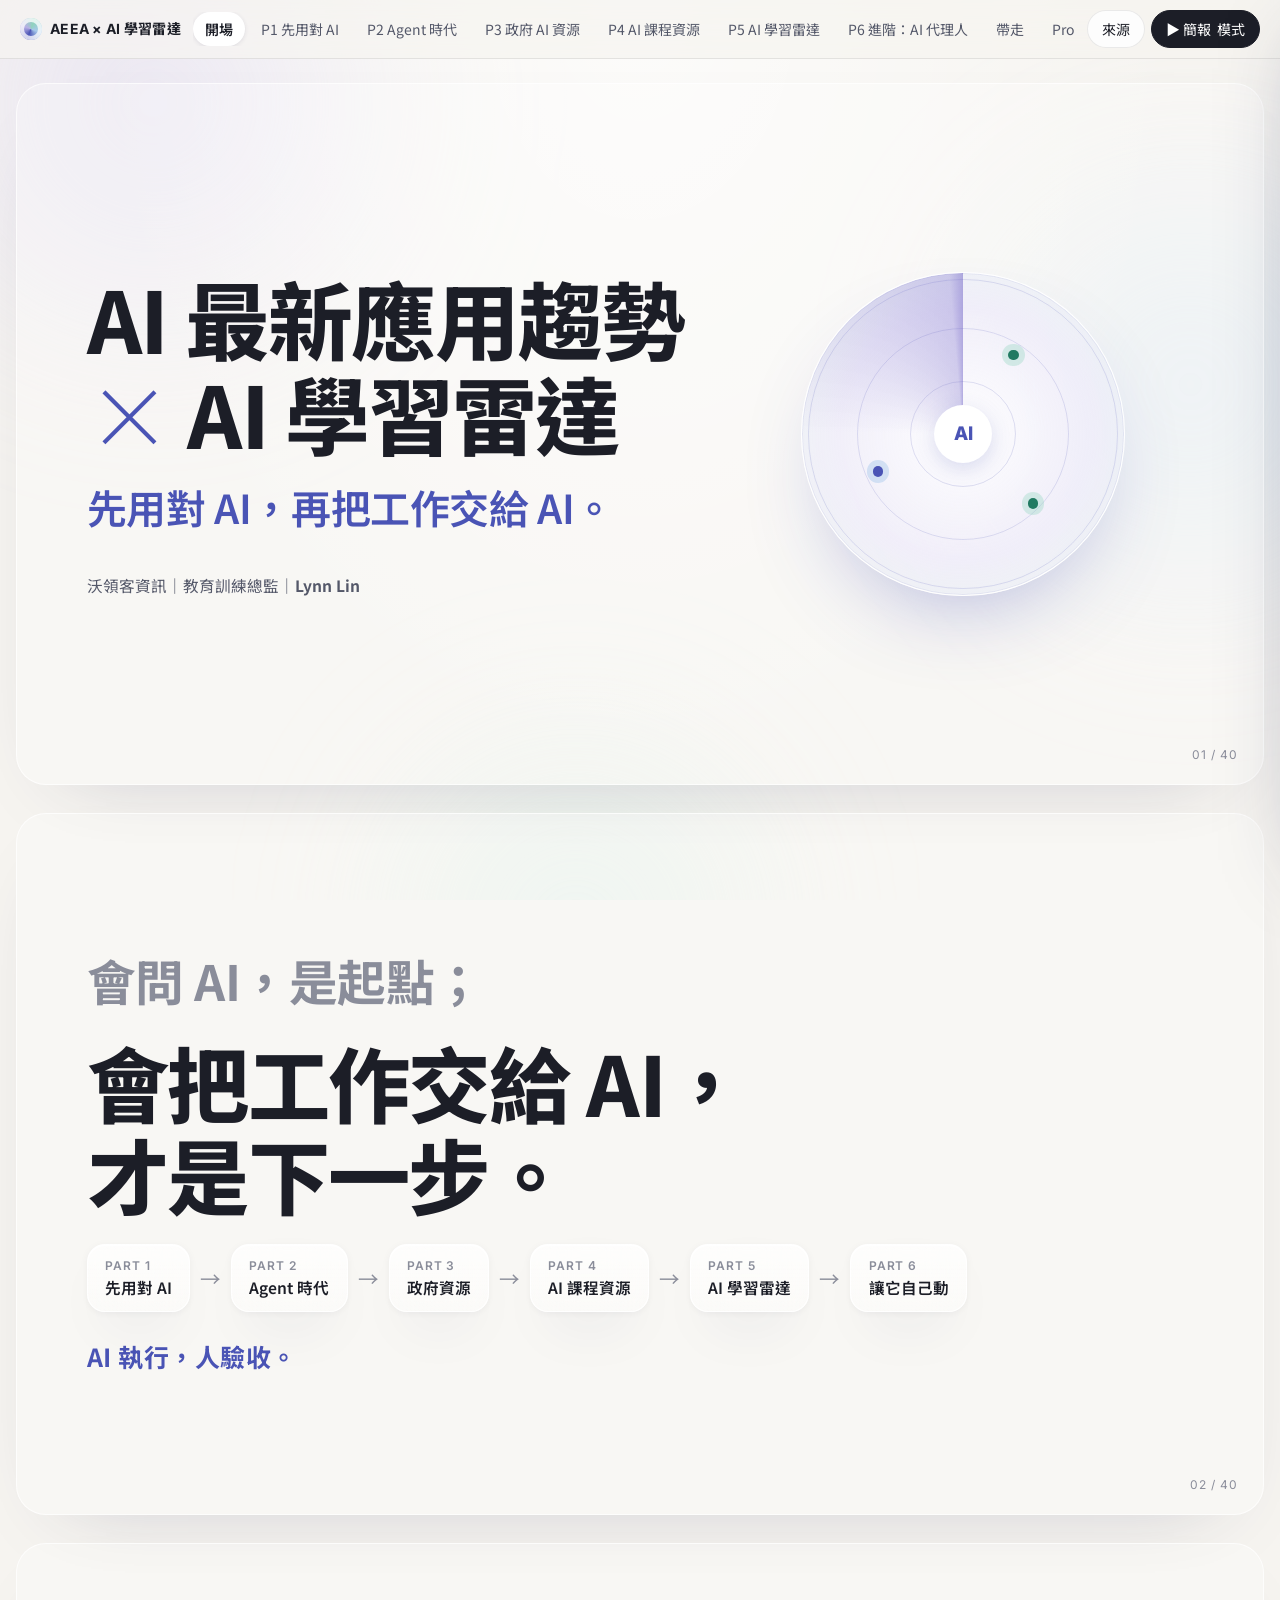
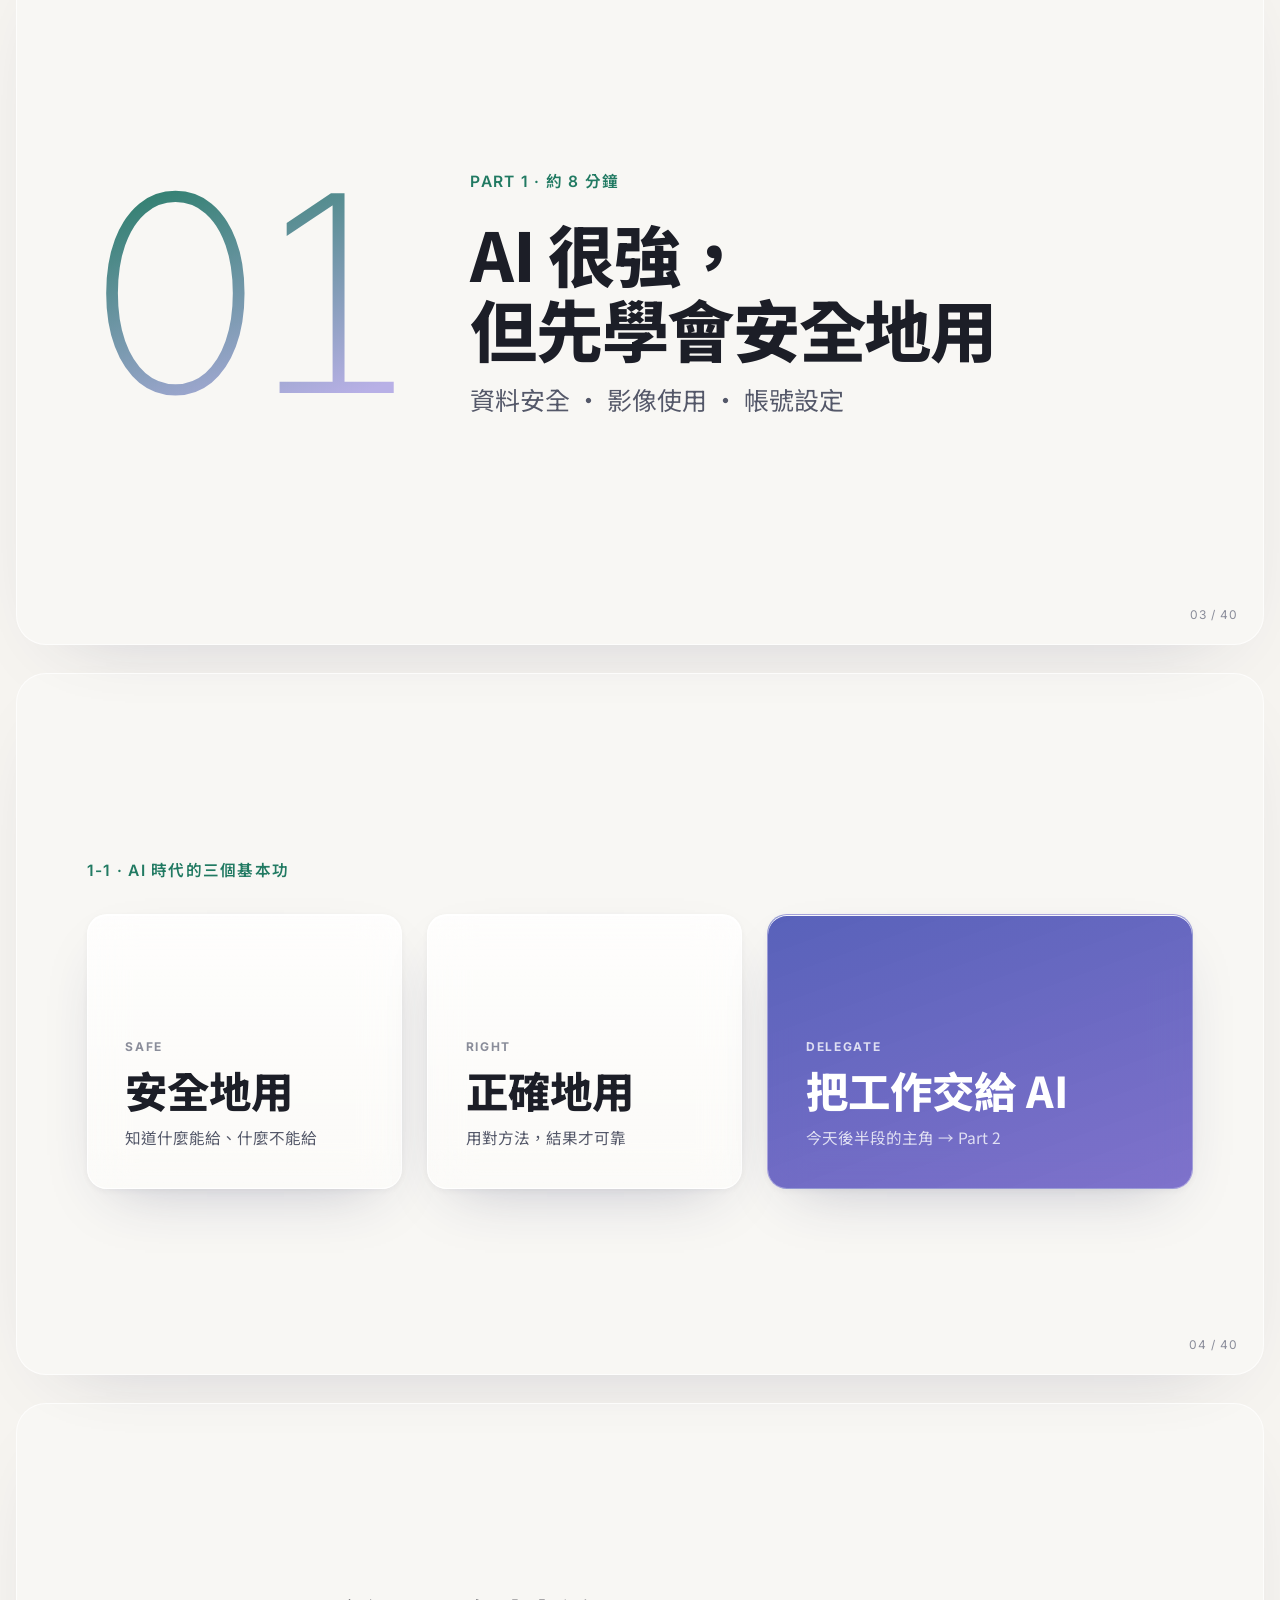
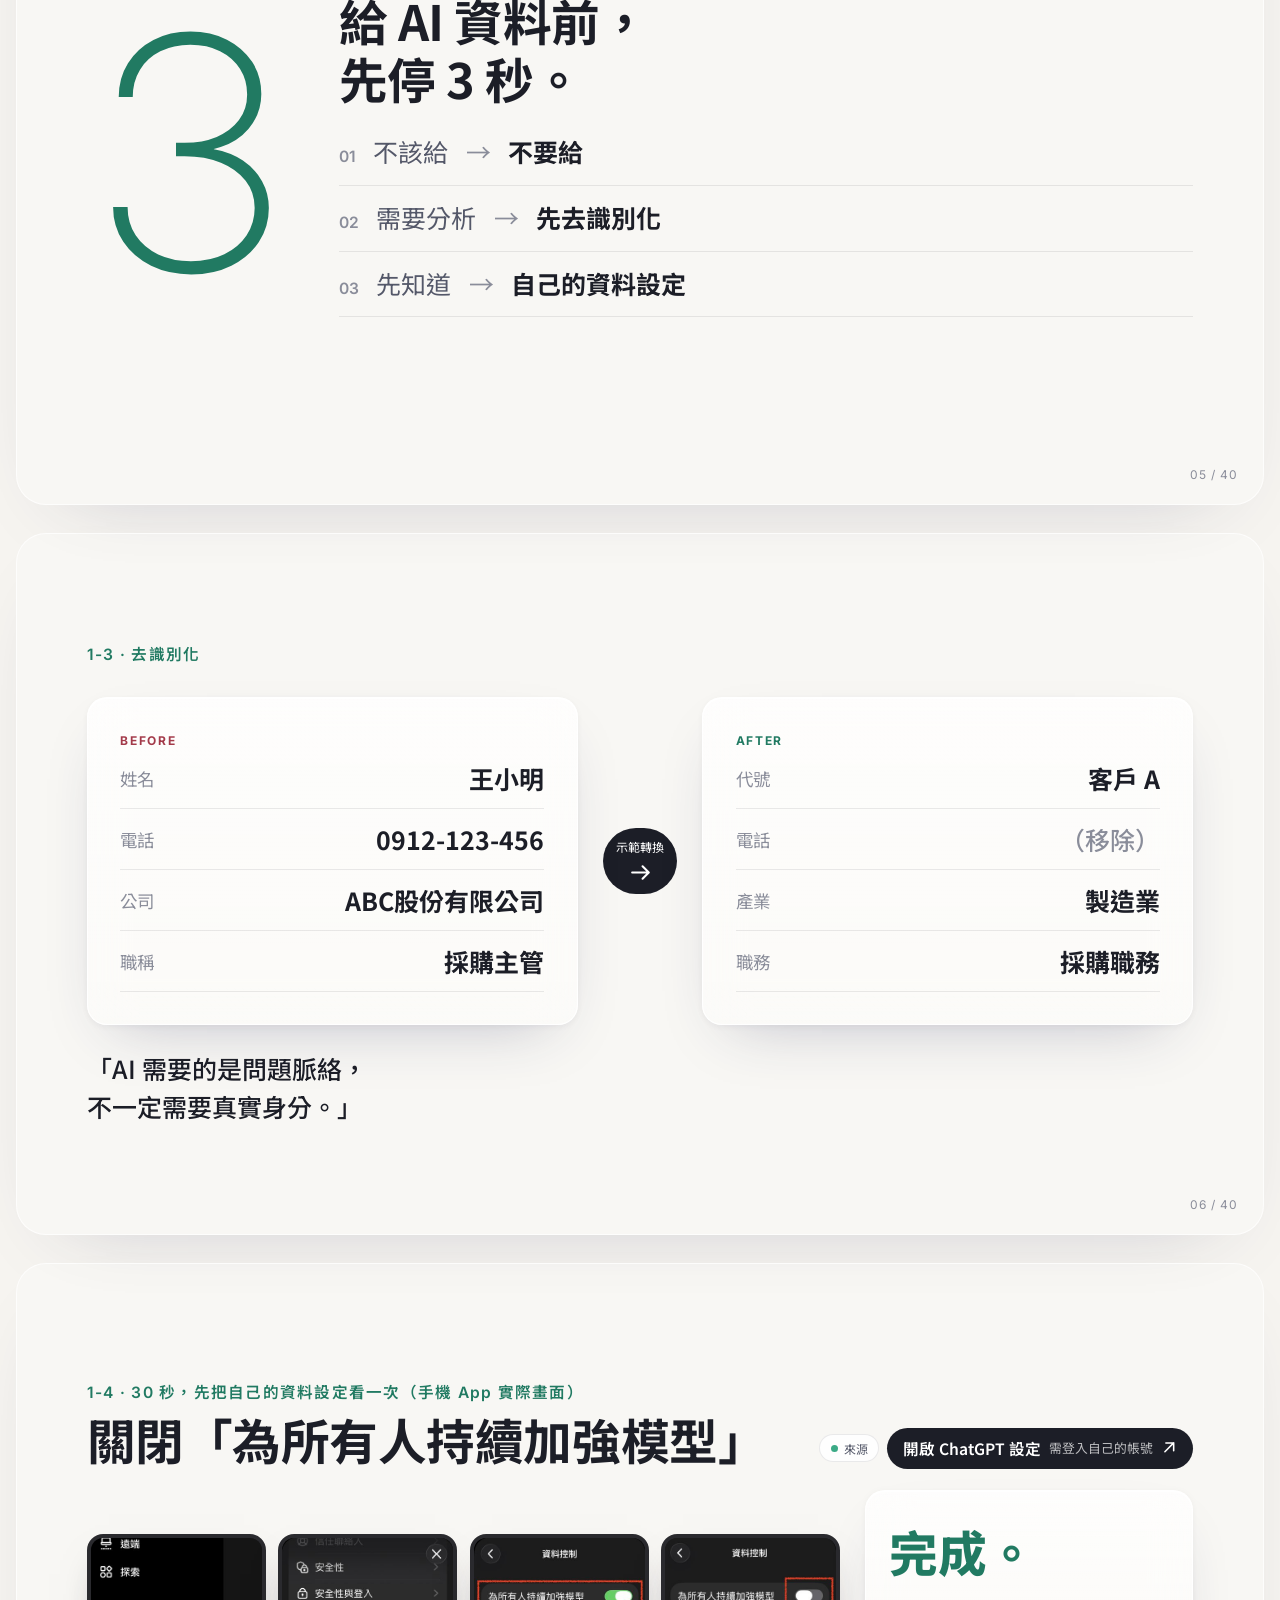
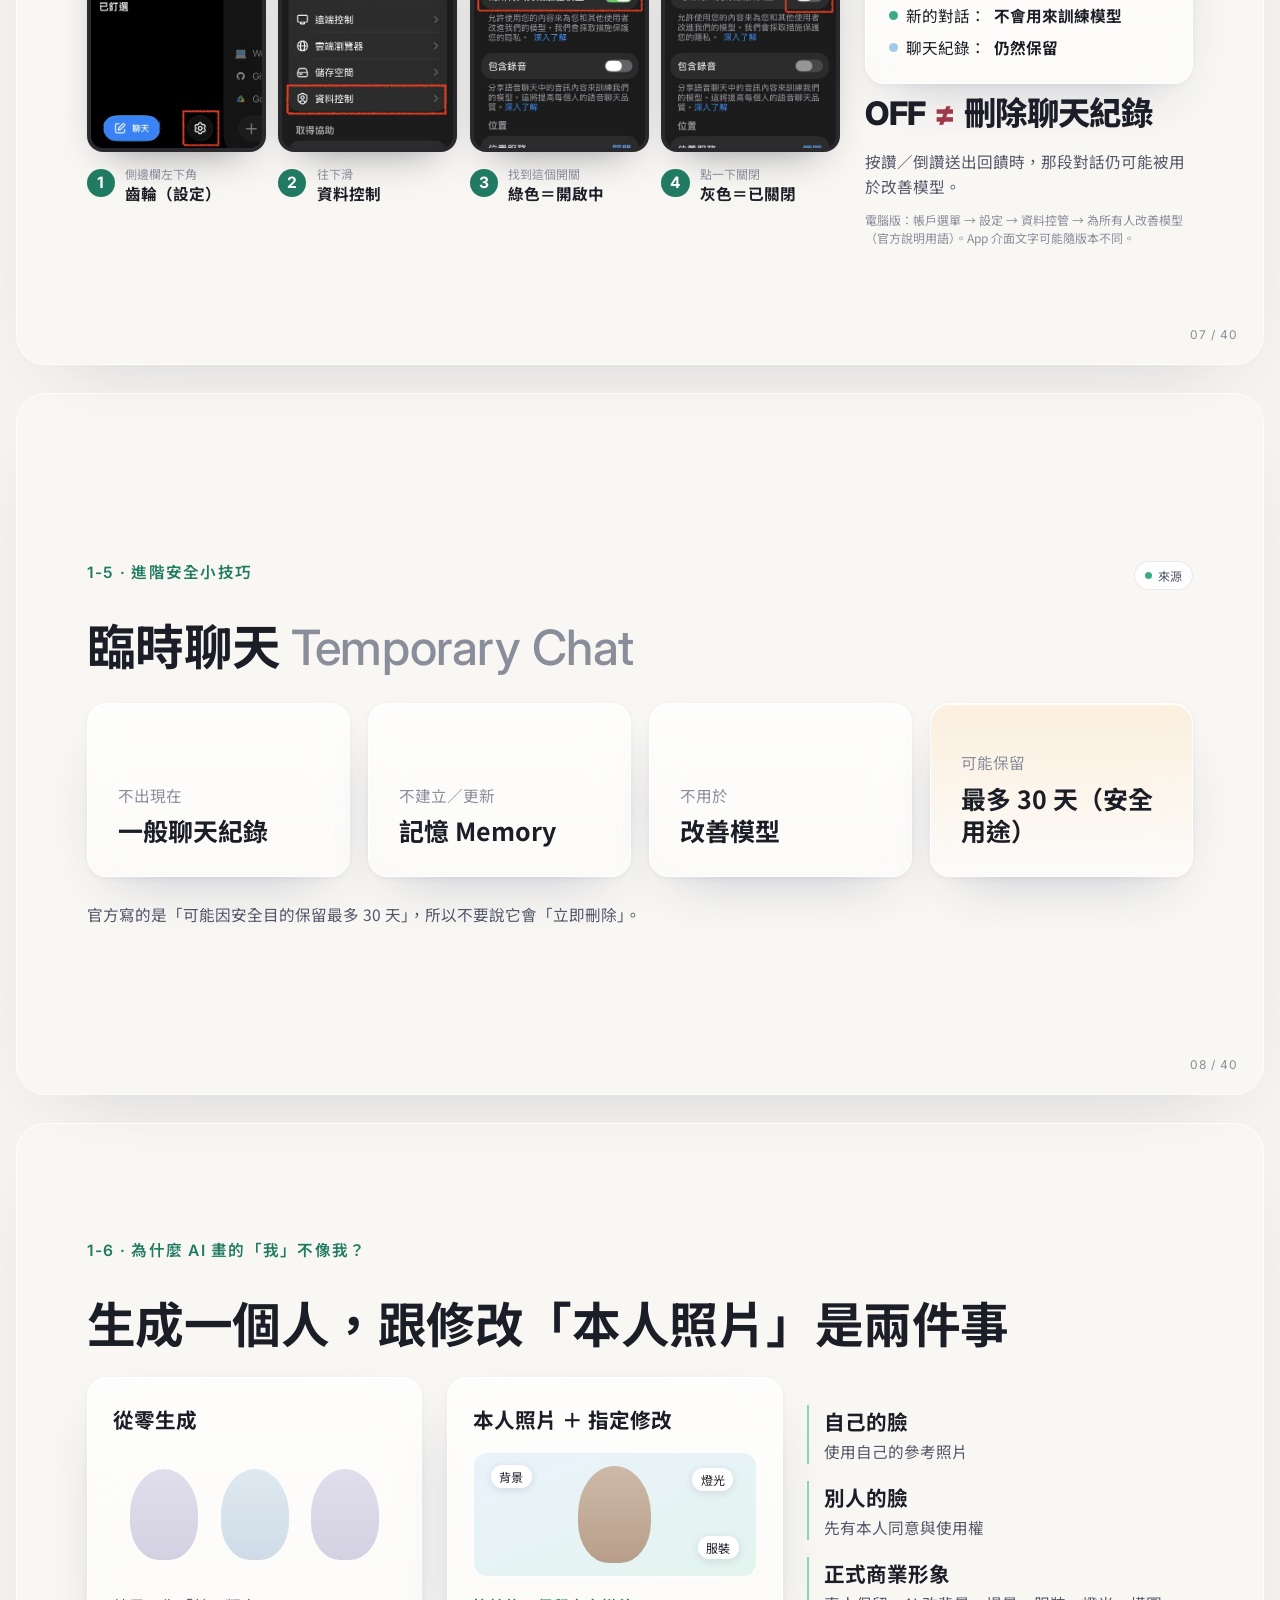
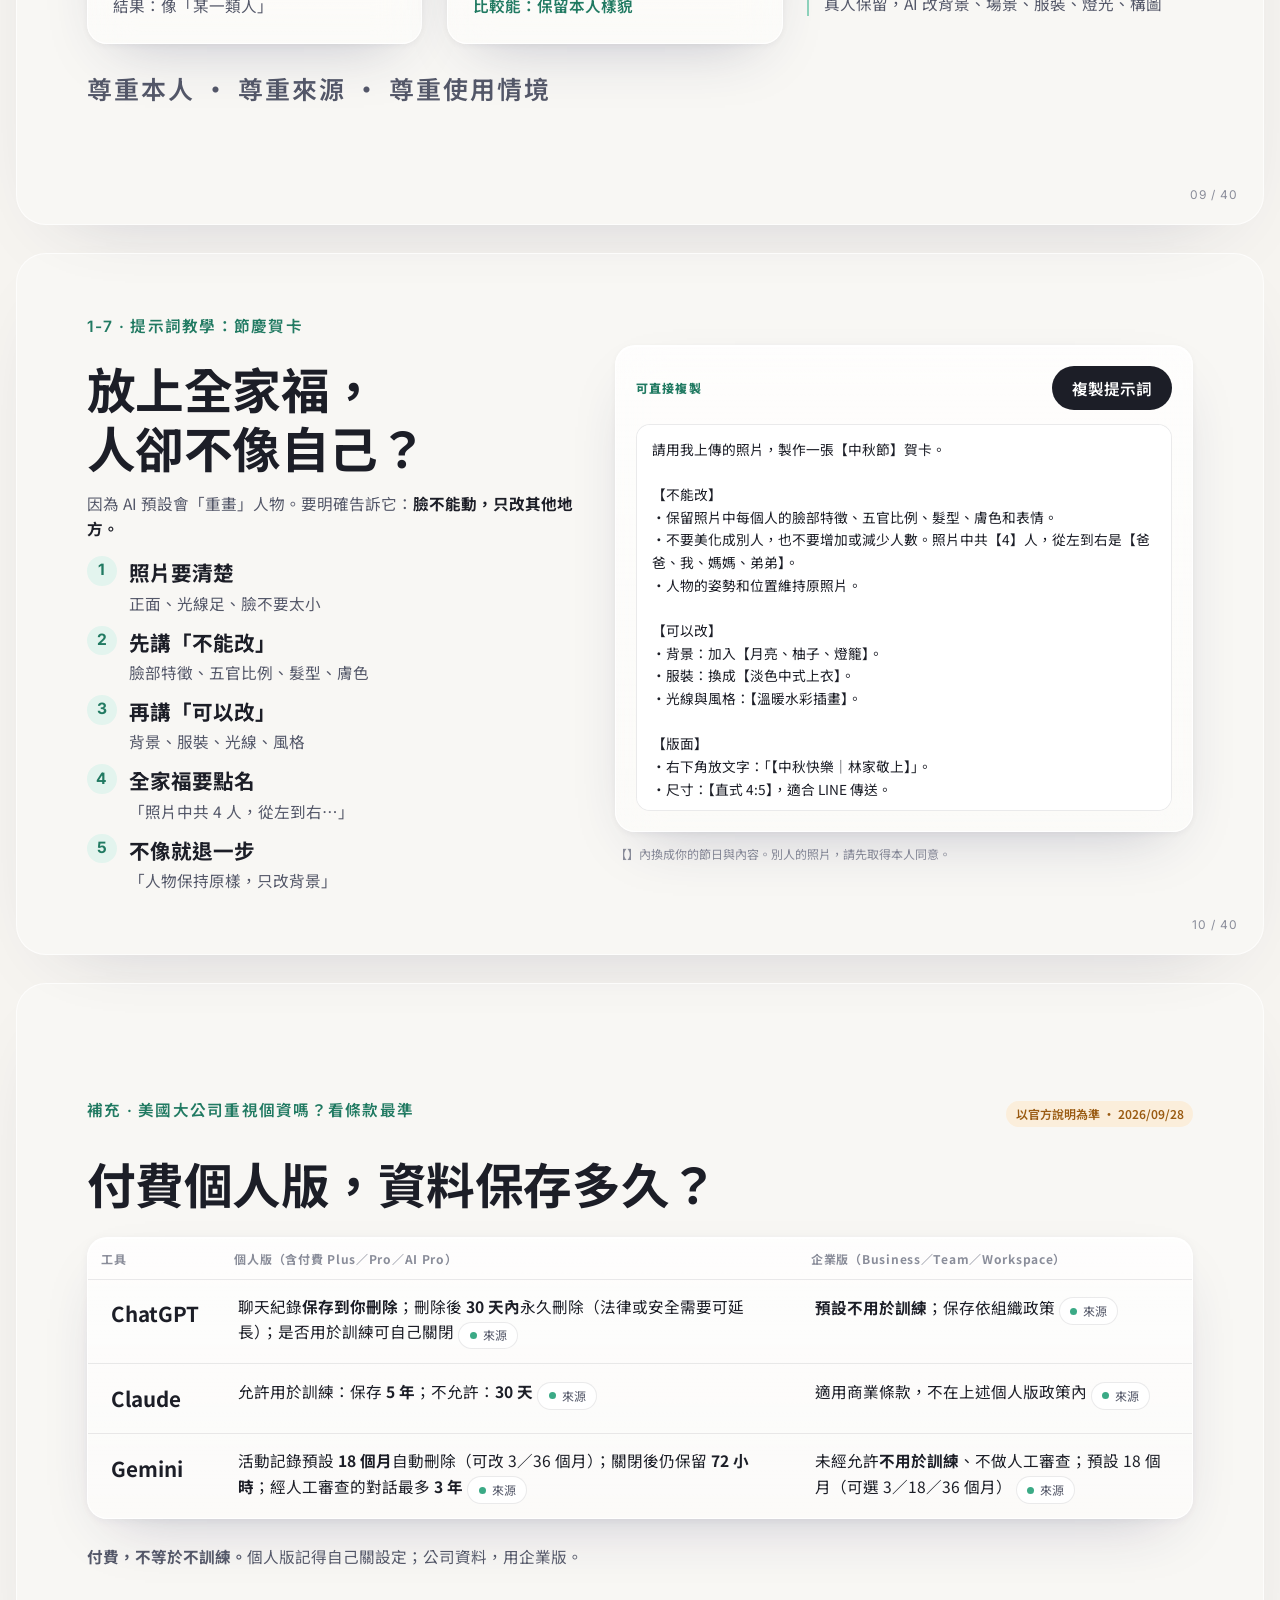
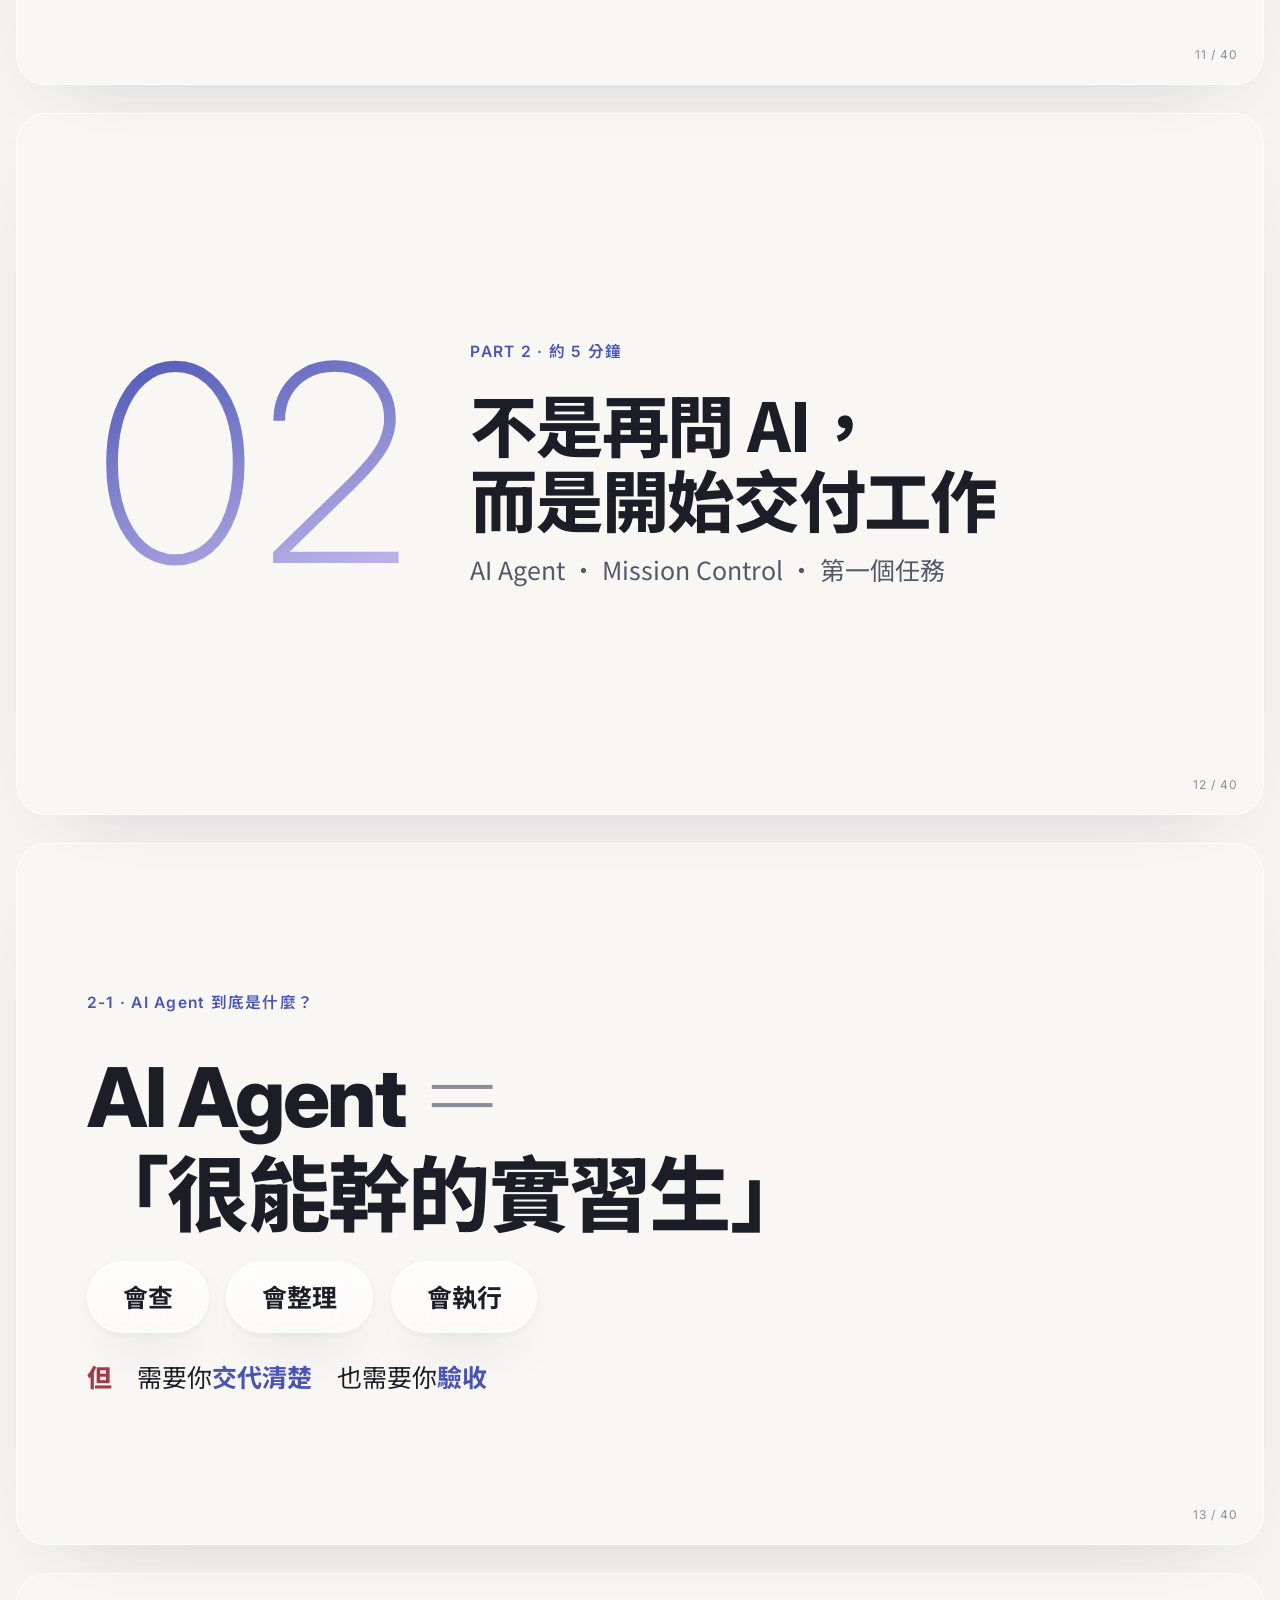
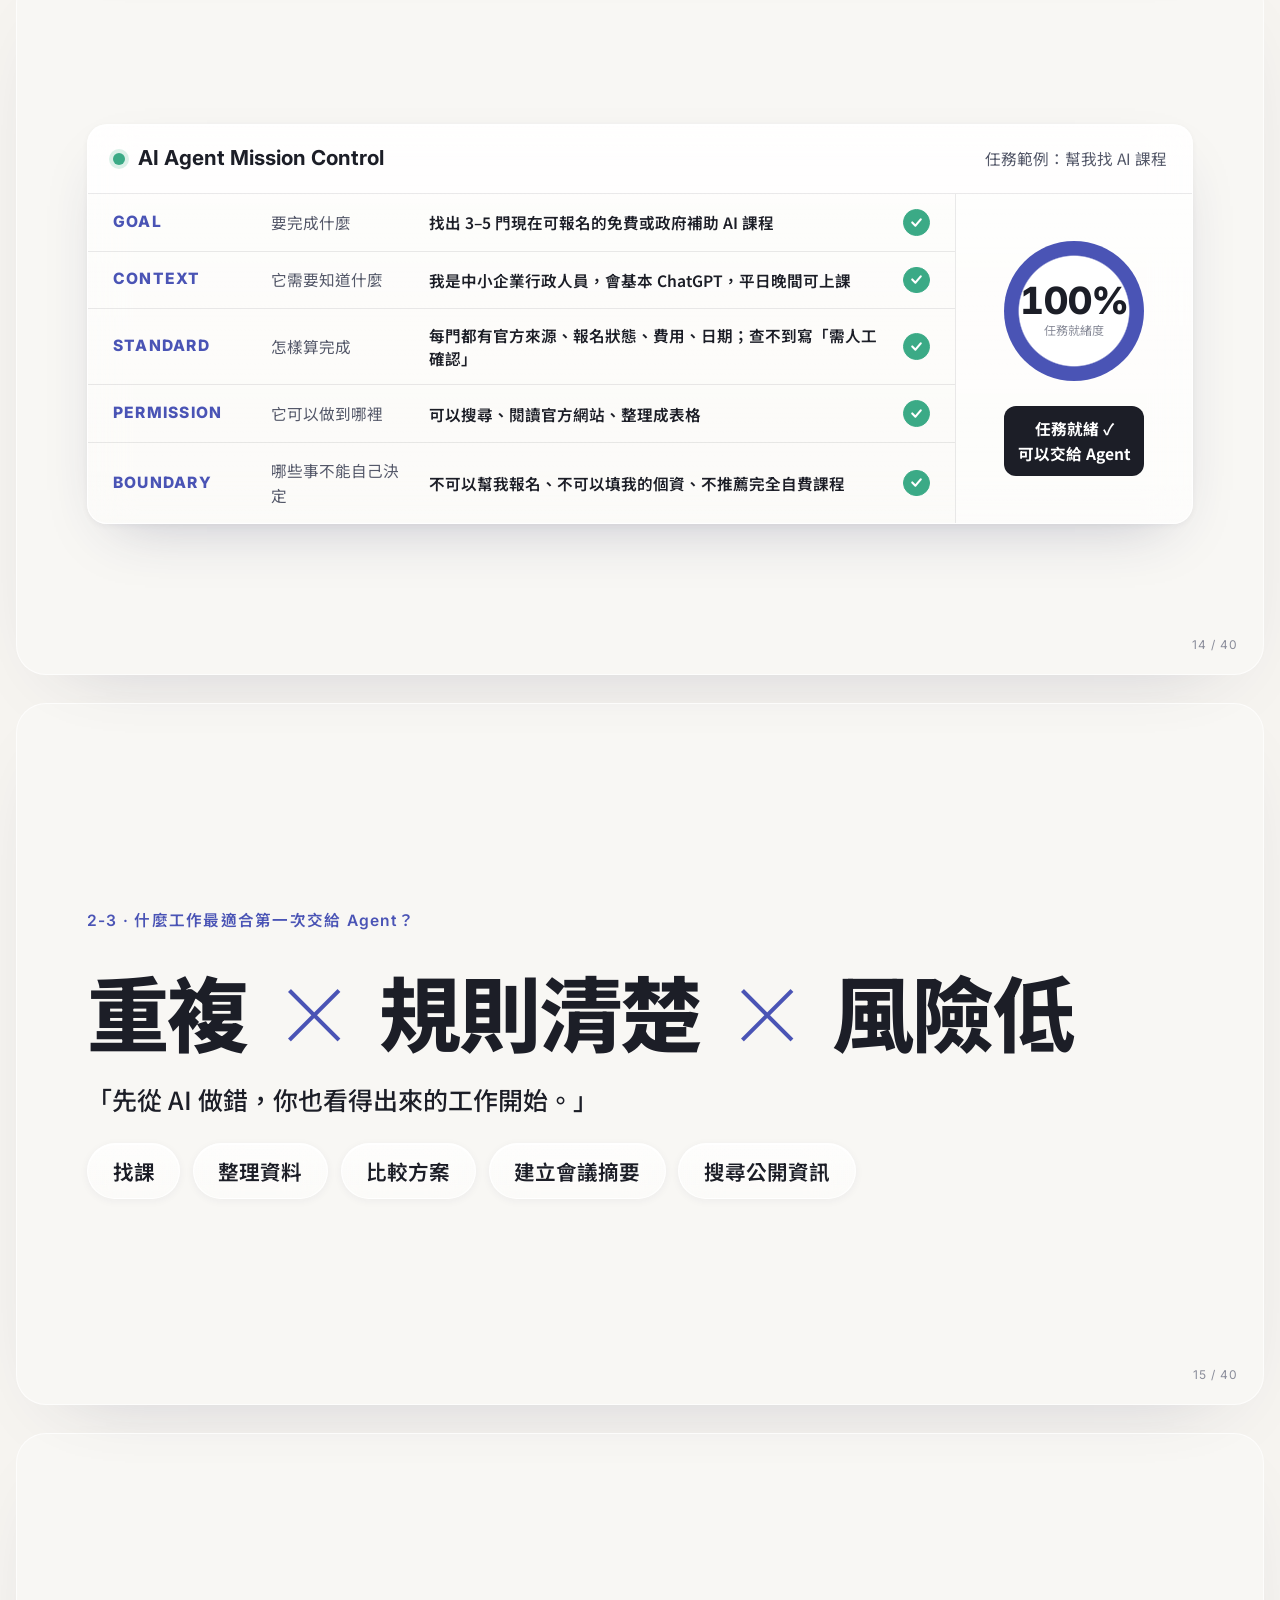
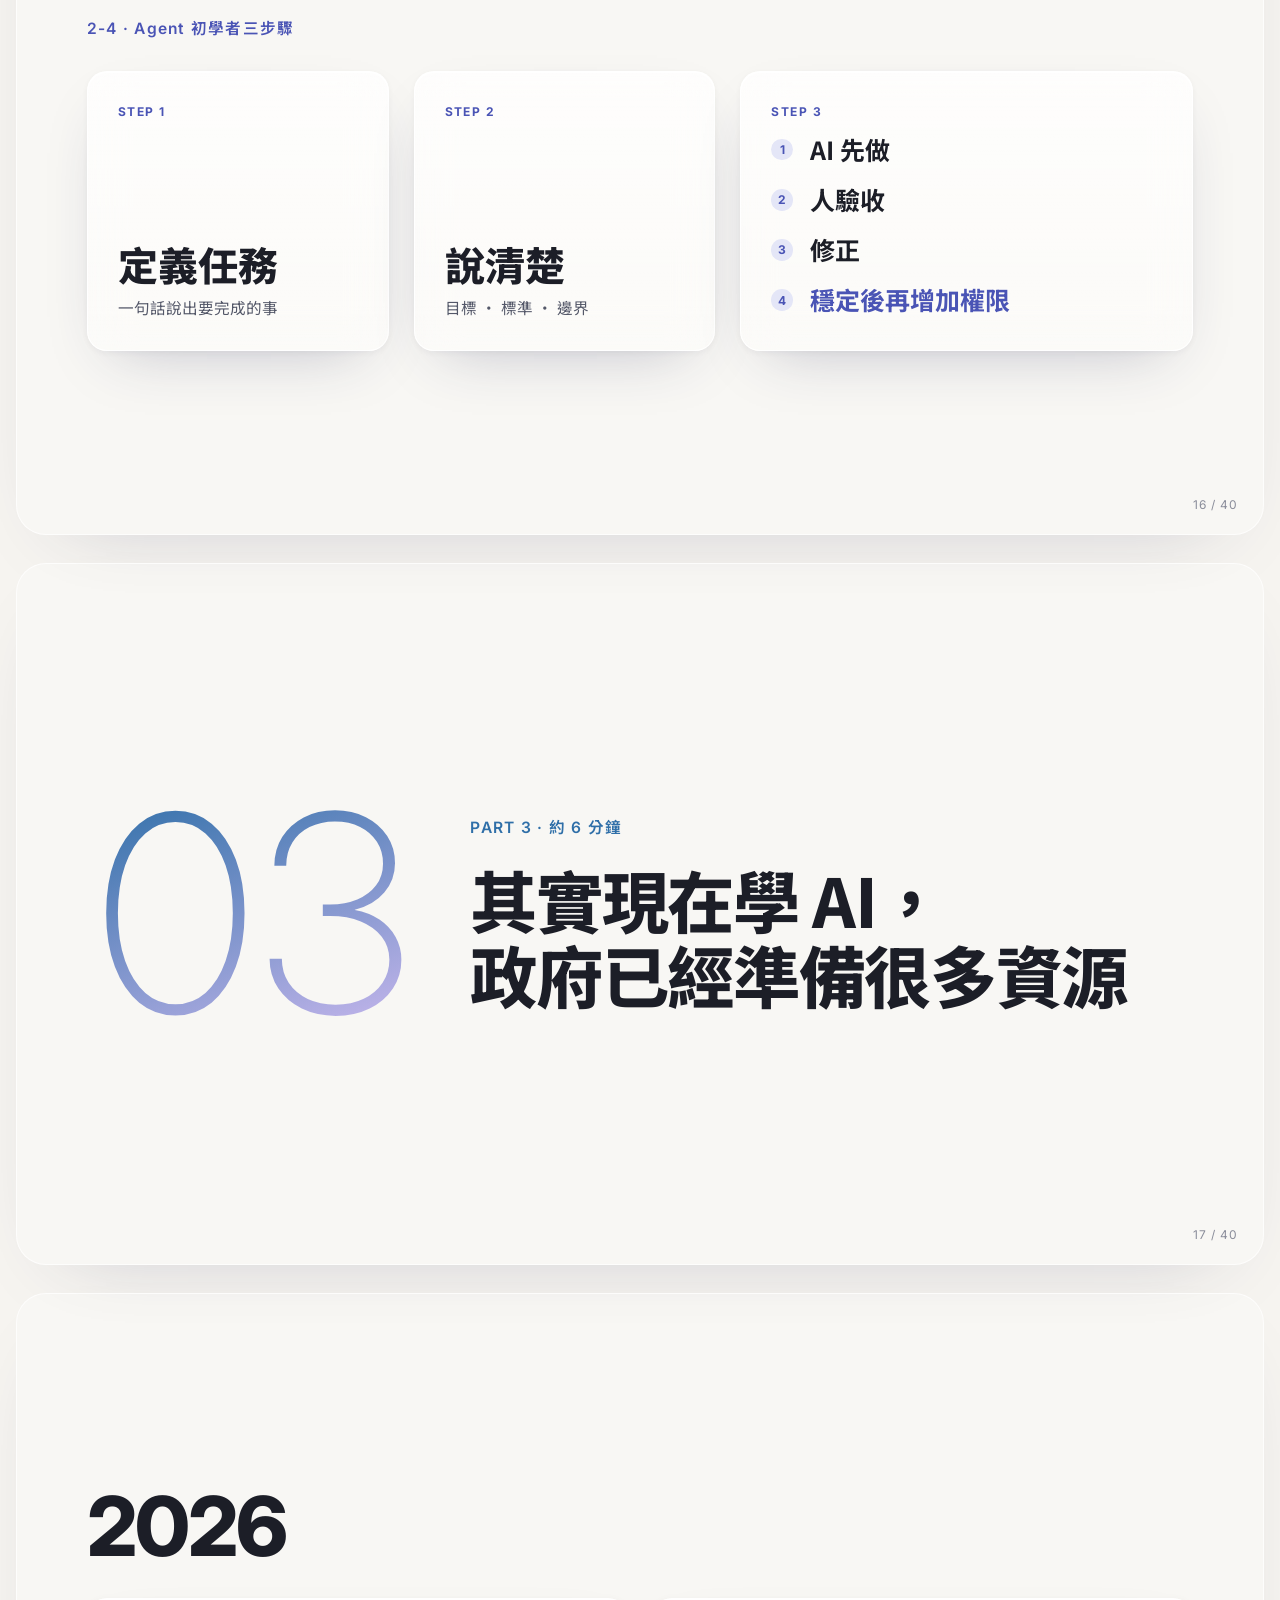
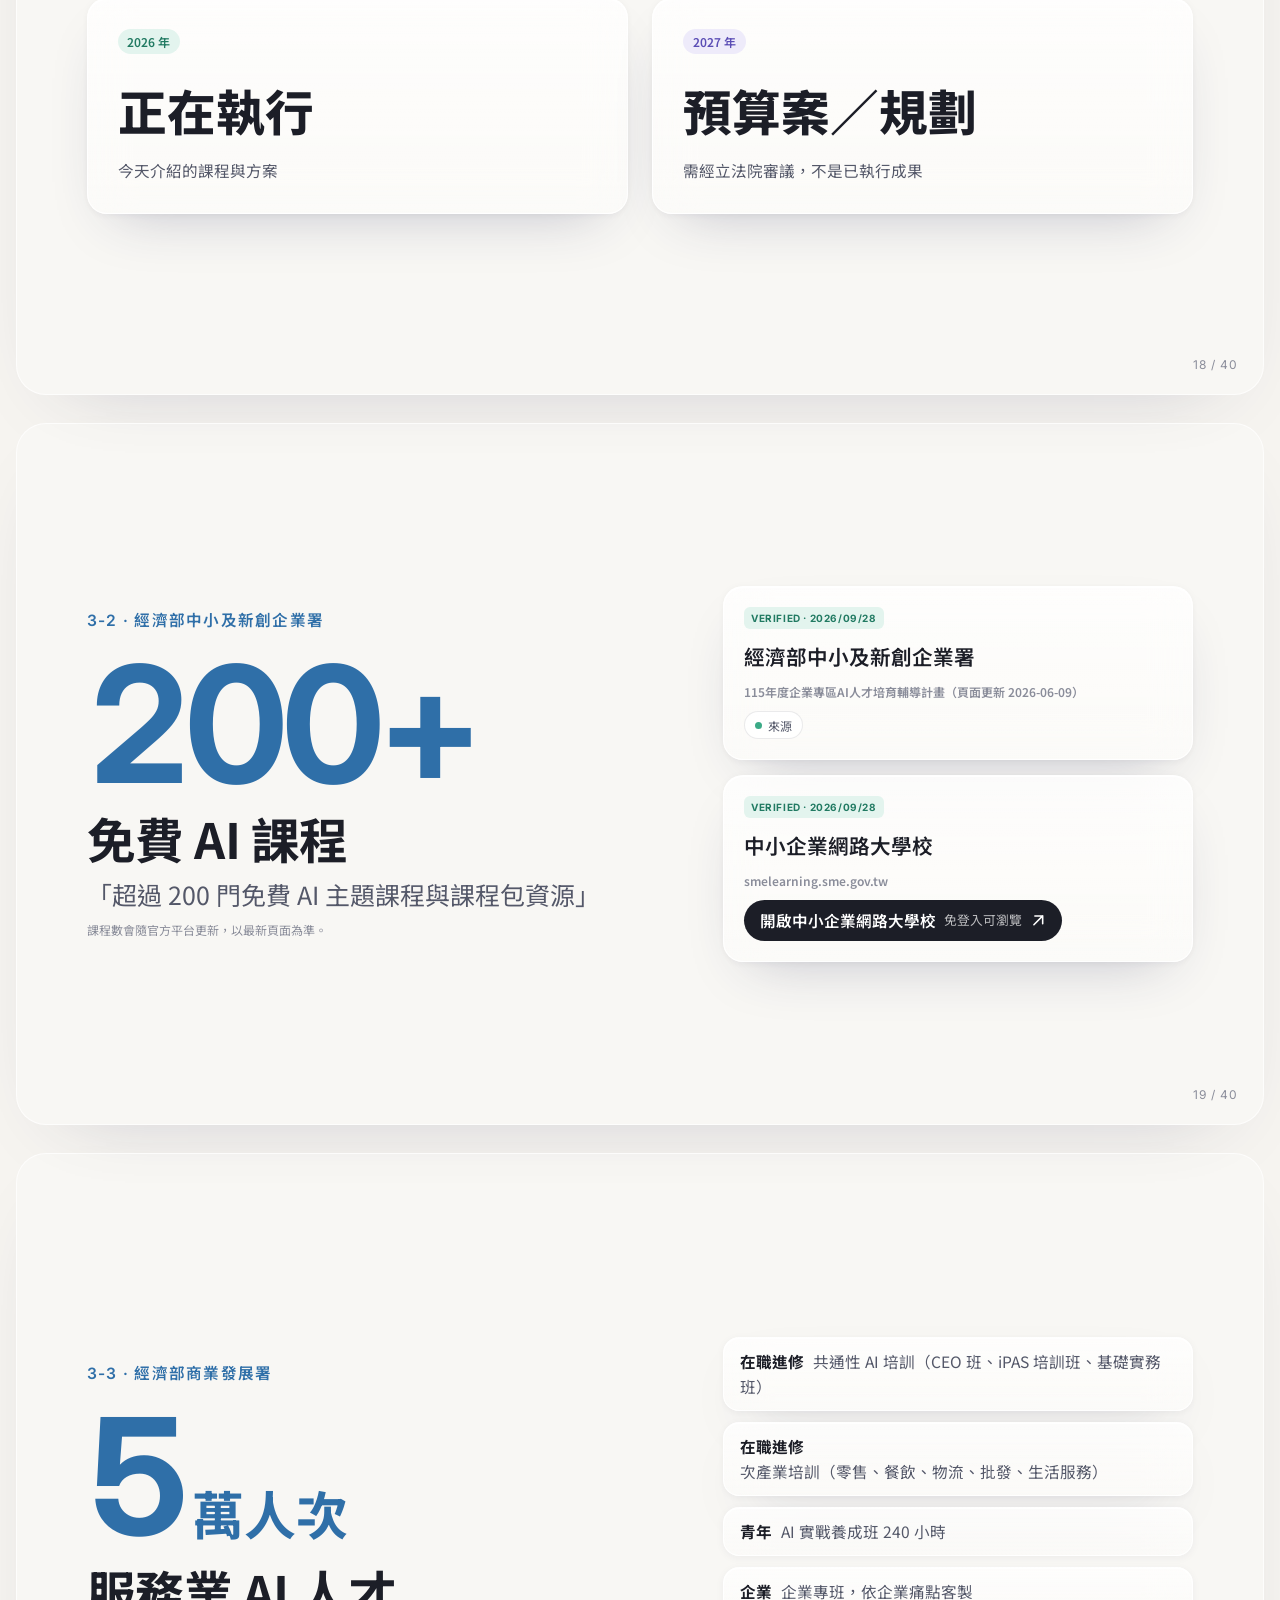
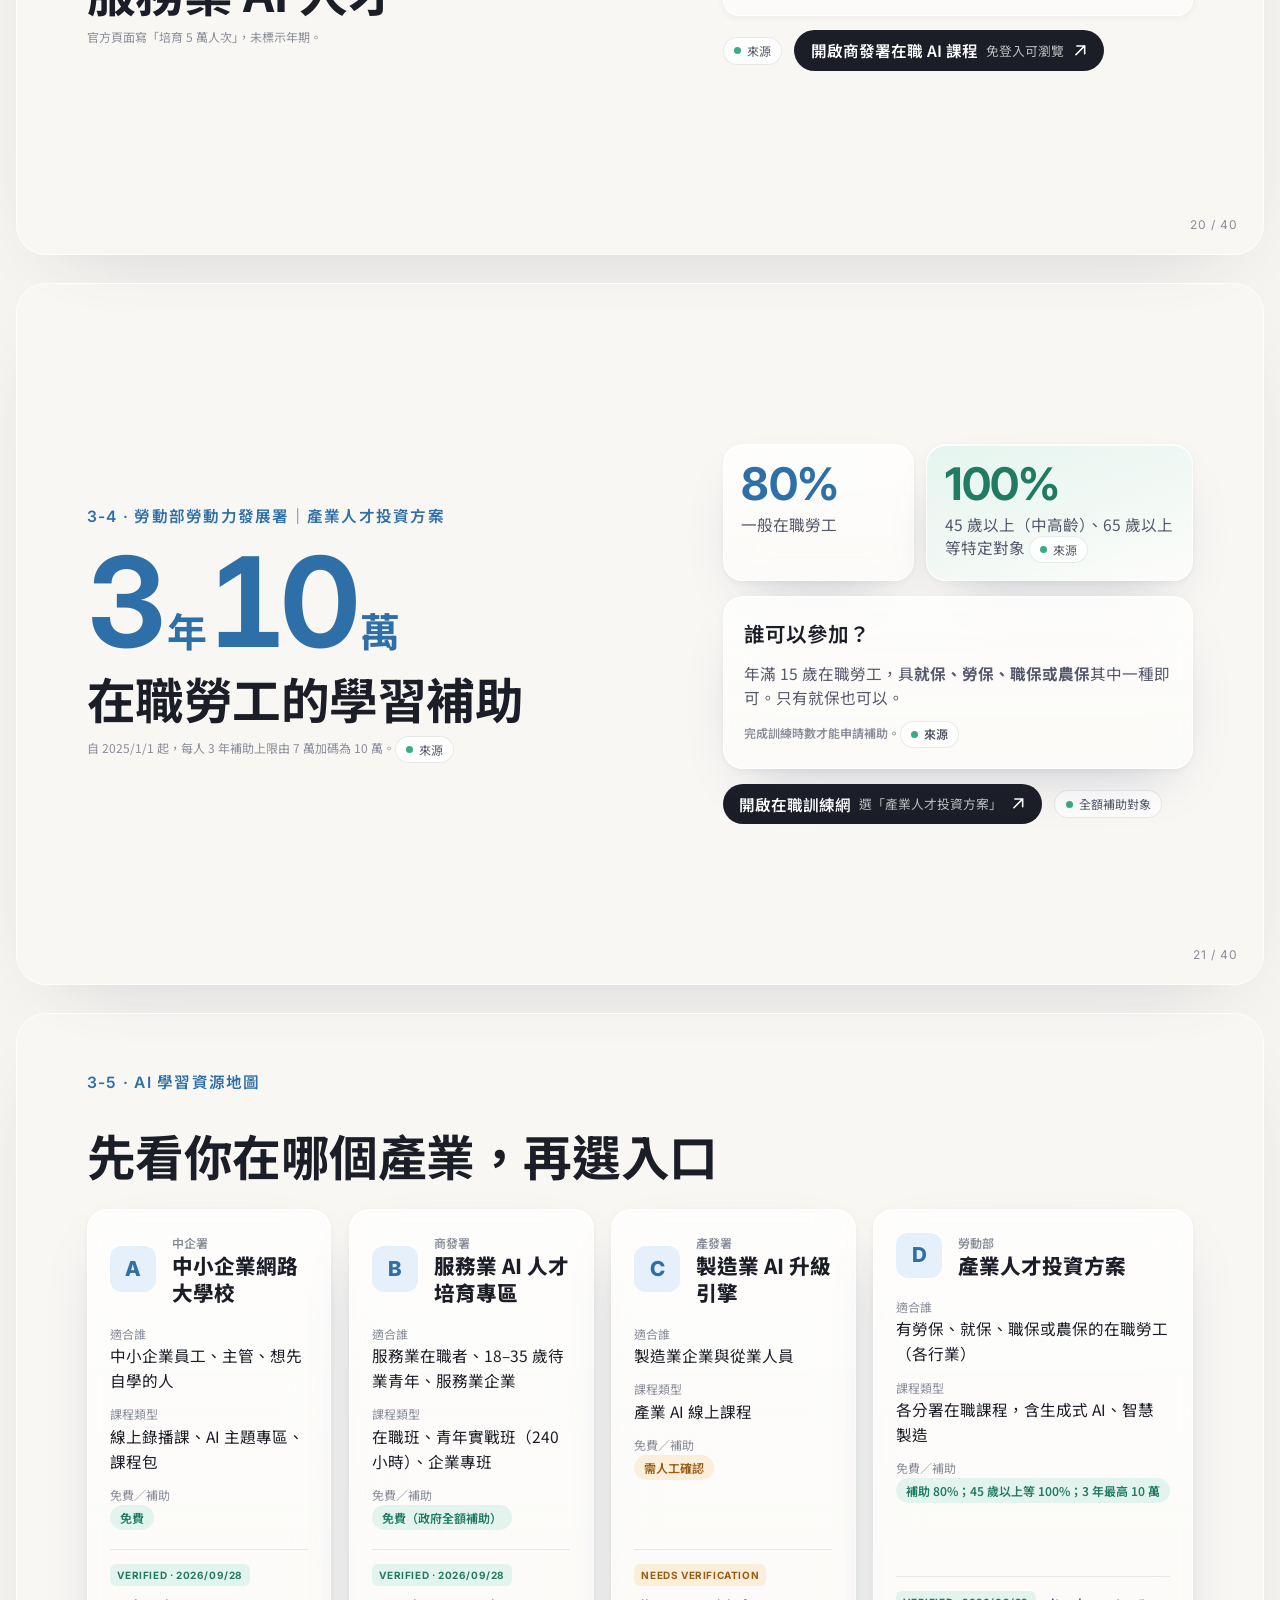
==== commit 180648b5: "新增勞動部產業人才投資方案（3-4、4-2、資源地圖、Prompt、找課資料）；學員版移到根目錄、講師版 /tr/、舊網址轉址" ====
--- a/index.html
+++ b/index.html
@@ -921,2310 +921,41 @@
 .how-rule b { display: block; margin-bottom: .2em; }
 .set-done .done-row { font-size: var(--small); }
 
+/* ============ v4: 勞動部 ============ */
+.rmap { grid-template-columns: repeat(4, 1fr); }
+.rmap .rm-dl div { grid-template-columns: 1fr; gap: 0; }
+.rmap .rm-dl dt { font-size: var(--tiny); }
+.mol .bignum { font-size: clamp(80px, 10cqw, 170px); }
+.mol-rate { display: grid; grid-template-columns: 1fr 1.4fr; gap: clamp(8px, 1cqw, 16px); }
+.mol-rate > div { padding: clamp(12px, 1.4cqw, 22px); display: flex; flex-direction: column; gap: .3em; border-radius: var(--r); }
+.mol-rate b { font-family: var(--font); font-size: clamp(30px, 3.6cqw, 60px); line-height: 1; color: var(--pt); letter-spacing: -.02em; }
+.mol-rate span { font-size: var(--small); color: var(--ink-2); line-height: 1.45; }
+.mol-full { background: linear-gradient(160deg, rgba(227,244,238,.95), rgba(255,255,255,.6)); }
+.mol-full b { color: var(--mint-ink); }
+.mol .src-card p.small { font-weight: 400; }
+.ojt { display: grid; grid-template-columns: 1fr 1.25fr; gap: var(--gap); align-items: center; }
+.ojt-l { display: flex; flex-direction: column; gap: clamp(12px, 1.4cqw, 24px); }
+.ojt-steps { list-style: none; margin: 0; padding: 0; display: grid; gap: clamp(8px, 1cqw, 16px); }
+.ojt-steps li { display: flex; gap: .8em; align-items: flex-start; }
+.ojt-steps li > span { font-family: var(--font); flex: none; width: 1.9em; height: 1.9em; border-radius: 50%; display: grid; place-items: center; background: var(--pt); color: #fff; font-weight: 700; font-size: var(--small); }
+.ojt-steps b { display: block; font-size: var(--body); line-height: 1.35; }
+.ojt-steps small { display: block; font-size: var(--small); color: var(--ink-2); }
+.ojt-steps a { font-size: var(--small); font-weight: 700; text-decoration: none; }
+.ojt-r { display: flex; flex-direction: column; gap: clamp(10px, 1.2cqw, 20px); position: relative; }
+.shot { margin: 0; padding: clamp(6px, .7cqw, 12px); display: flex; flex-direction: column; gap: .4em; }
+.shot img { display: block; width: 100%; height: auto; border-radius: 10px; }
+.shot figcaption { font-size: var(--tiny); color: var(--ink-2); font-weight: 600; padding-inline: .2em; }
+.shot-pick { width: 92%; align-self: flex-end; margin-top: calc(-1 * clamp(20px, 2.4cqw, 44px)); box-shadow: 0 30px 60px -24px rgba(28,30,39,.45), var(--shadow); border: 2px solid var(--pt); }
+@media (max-width: 900px) { .rmap { grid-template-columns: 1fr 1fr; } }
+@media (max-width: 760px) {
+  .rmap, .ojt, .mol-rate { grid-template-columns: 1fr; }
+  .shot-pick { width: 100%; margin-top: 0; }
+}
+
 </style>
 <div id="app"></div>
 <script>
-//---------------------------------------------------------------------
-//
-// QR Code Generator for JavaScript
-//
-// Copyright (c) 2009 Kazuhiko Arase
-//
-// URL: http://www.d-project.com/
-//
-// Licensed under the MIT license:
-//  http://www.opensource.org/licenses/mit-license.php
-//
-// The word 'QR Code' is registered trademark of
-// DENSO WAVE INCORPORATED
-//  http://www.denso-wave.com/qrcode/faqpatent-e.html
-//
-//---------------------------------------------------------------------
-
-var qrcode = function() {
-
-  //---------------------------------------------------------------------
-  // qrcode
-  //---------------------------------------------------------------------
-
-  /**
-   * qrcode
-   * @param typeNumber 1 to 40
-   * @param errorCorrectionLevel 'L','M','Q','H'
-   */
-  var qrcode = function(typeNumber, errorCorrectionLevel) {
-
-    var PAD0 = 0xEC;
-    var PAD1 = 0x11;
-
-    var _typeNumber = typeNumber;
-    var _errorCorrectionLevel = QRErrorCorrectionLevel[errorCorrectionLevel];
-    var _modules = null;
-    var _moduleCount = 0;
-    var _dataCache = null;
-    var _dataList = [];
-
-    var _this = {};
-
-    var makeImpl = function(test, maskPattern) {
-
-      _moduleCount = _typeNumber * 4 + 17;
-      _modules = function(moduleCount) {
-        var modules = new Array(moduleCount);
-        for (var row = 0; row < moduleCount; row += 1) {
-          modules[row] = new Array(moduleCount);
-          for (var col = 0; col < moduleCount; col += 1) {
-            modules[row][col] = null;
-          }
-        }
-        return modules;
-      }(_moduleCount);
-
-      setupPositionProbePattern(0, 0);
-      setupPositionProbePattern(_moduleCount - 7, 0);
-      setupPositionProbePattern(0, _moduleCount - 7);
-      setupPositionAdjustPattern();
-      setupTimingPattern();
-      setupTypeInfo(test, maskPattern);
-
-      if (_typeNumber >= 7) {
-        setupTypeNumber(test);
-      }
-
-      if (_dataCache == null) {
-        _dataCache = createData(_typeNumber, _errorCorrectionLevel, _dataList);
-      }
-
-      mapData(_dataCache, maskPattern);
-    };
-
-    var setupPositionProbePattern = function(row, col) {
-
-      for (var r = -1; r <= 7; r += 1) {
-
-        if (row + r <= -1 || _moduleCount <= row + r) continue;
-
-        for (var c = -1; c <= 7; c += 1) {
-
-          if (col + c <= -1 || _moduleCount <= col + c) continue;
-
-          if ( (0 <= r && r <= 6 && (c == 0 || c == 6) )
-              || (0 <= c && c <= 6 && (r == 0 || r == 6) )
-              || (2 <= r && r <= 4 && 2 <= c && c <= 4) ) {
-            _modules[row + r][col + c] = true;
-          } else {
-            _modules[row + r][col + c] = false;
-          }
-        }
-      }
-    };
-
-    var getBestMaskPattern = function() {
-
-      var minLostPoint = 0;
-      var pattern = 0;
-
-      for (var i = 0; i < 8; i += 1) {
-
-        makeImpl(true, i);
-
-        var lostPoint = QRUtil.getLostPoint(_this);
-
-        if (i == 0 || minLostPoint > lostPoint) {
-          minLostPoint = lostPoint;
-          pattern = i;
-        }
-      }
-
-      return pattern;
-    };
-
-    var setupTimingPattern = function() {
-
-      for (var r = 8; r < _moduleCount - 8; r += 1) {
-        if (_modules[r][6] != null) {
-          continue;
-        }
-        _modules[r][6] = (r % 2 == 0);
-      }
-
-      for (var c = 8; c < _moduleCount - 8; c += 1) {
-        if (_modules[6][c] != null) {
-          continue;
-        }
-        _modules[6][c] = (c % 2 == 0);
-      }
-    };
-
-    var setupPositionAdjustPattern = function() {
-
-      var pos = QRUtil.getPatternPosition(_typeNumber);
-
-      for (var i = 0; i < pos.length; i += 1) {
-
-        for (var j = 0; j < pos.length; j += 1) {
-
-          var row = pos[i];
-          var col = pos[j];
-
-          if (_modules[row][col] != null) {
-            continue;
-          }
-
-          for (var r = -2; r <= 2; r += 1) {
-
-            for (var c = -2; c <= 2; c += 1) {
-
-              if (r == -2 || r == 2 || c == -2 || c == 2
-                  || (r == 0 && c == 0) ) {
-                _modules[row + r][col + c] = true;
-              } else {
-                _modules[row + r][col + c] = false;
-              }
-            }
-          }
-        }
-      }
-    };
-
-    var setupTypeNumber = function(test) {
-
-      var bits = QRUtil.getBCHTypeNumber(_typeNumber);
-
-      for (var i = 0; i < 18; i += 1) {
-        var mod = (!test && ( (bits >> i) & 1) == 1);
-        _modules[Math.floor(i / 3)][i % 3 + _moduleCount - 8 - 3] = mod;
-      }
-
-      for (var i = 0; i < 18; i += 1) {
-        var mod = (!test && ( (bits >> i) & 1) == 1);
-        _modules[i % 3 + _moduleCount - 8 - 3][Math.floor(i / 3)] = mod;
-      }
-    };
-
-    var setupTypeInfo = function(test, maskPattern) {
-
-      var data = (_errorCorrectionLevel << 3) | maskPattern;
-      var bits = QRUtil.getBCHTypeInfo(data);
-
-      // vertical
-      for (var i = 0; i < 15; i += 1) {
-
-        var mod = (!test && ( (bits >> i) & 1) == 1);
-
-        if (i < 6) {
-          _modules[i][8] = mod;
-        } else if (i < 8) {
-          _modules[i + 1][8] = mod;
-        } else {
-          _modules[_moduleCount - 15 + i][8] = mod;
-        }
-      }
-
-      // horizontal
-      for (var i = 0; i < 15; i += 1) {
-
-        var mod = (!test && ( (bits >> i) & 1) == 1);
-
-        if (i < 8) {
-          _modules[8][_moduleCount - i - 1] = mod;
-        } else if (i < 9) {
-          _modules[8][15 - i - 1 + 1] = mod;
-        } else {
-          _modules[8][15 - i - 1] = mod;
-        }
-      }
-
-      // fixed module
-      _modules[_moduleCount - 8][8] = (!test);
-    };
-
-    var mapData = function(data, maskPattern) {
-
-      var inc = -1;
-      var row = _moduleCount - 1;
-      var bitIndex = 7;
-      var byteIndex = 0;
-      var maskFunc = QRUtil.getMaskFunction(maskPattern);
-
-      for (var col = _moduleCount - 1; col > 0; col -= 2) {
-
-        if (col == 6) col -= 1;
-
-        while (true) {
-
-          for (var c = 0; c < 2; c += 1) {
-
-            if (_modules[row][col - c] == null) {
-
-              var dark = false;
-
-              if (byteIndex < data.length) {
-                dark = ( ( (data[byteIndex] >>> bitIndex) & 1) == 1);
-              }
-
-              var mask = maskFunc(row, col - c);
-
-              if (mask) {
-                dark = !dark;
-              }
-
-              _modules[row][col - c] = dark;
-              bitIndex -= 1;
-
-              if (bitIndex == -1) {
-                byteIndex += 1;
-                bitIndex = 7;
-              }
-            }
-          }
-
-          row += inc;
-
-          if (row < 0 || _moduleCount <= row) {
-            row -= inc;
-            inc = -inc;
-            break;
-          }
-        }
-      }
-    };
-
-    var createBytes = function(buffer, rsBlocks) {
-
-      var offset = 0;
-
-      var maxDcCount = 0;
-      var maxEcCount = 0;
-
-      var dcdata = new Array(rsBlocks.length);
-      var ecdata = new Array(rsBlocks.length);
-
-      for (var r = 0; r < rsBlocks.length; r += 1) {
-
-        var dcCount = rsBlocks[r].dataCount;
-        var ecCount = rsBlocks[r].totalCount - dcCount;
-
-        maxDcCount = Math.max(maxDcCount, dcCount);
-        maxEcCount = Math.max(maxEcCount, ecCount);
-
-        dcdata[r] = new Array(dcCount);
-
-        for (var i = 0; i < dcdata[r].length; i += 1) {
-          dcdata[r][i] = 0xff & buffer.getBuffer()[i + offset];
-        }
-        offset += dcCount;
-
-        var rsPoly = QRUtil.getErrorCorrectPolynomial(ecCount);
-        var rawPoly = qrPolynomial(dcdata[r], rsPoly.getLength() - 1);
-
-        var modPoly = rawPoly.mod(rsPoly);
-        ecdata[r] = new Array(rsPoly.getLength() - 1);
-        for (var i = 0; i < ecdata[r].length; i += 1) {
-          var modIndex = i + modPoly.getLength() - ecdata[r].length;
-          ecdata[r][i] = (modIndex >= 0)? modPoly.getAt(modIndex) : 0;
-        }
-      }
-
-      var totalCodeCount = 0;
-      for (var i = 0; i < rsBlocks.length; i += 1) {
-        totalCodeCount += rsBlocks[i].totalCount;
-      }
-
-      var data = new Array(totalCodeCount);
-      var index = 0;
-
-      for (var i = 0; i < maxDcCount; i += 1) {
-        for (var r = 0; r < rsBlocks.length; r += 1) {
-          if (i < dcdata[r].length) {
-            data[index] = dcdata[r][i];
-            index += 1;
-          }
-        }
-      }
-
-      for (var i = 0; i < maxEcCount; i += 1) {
-        for (var r = 0; r < rsBlocks.length; r += 1) {
-          if (i < ecdata[r].length) {
-            data[index] = ecdata[r][i];
-            index += 1;
-          }
-        }
-      }
-
-      return data;
-    };
-
-    var createData = function(typeNumber, errorCorrectionLevel, dataList) {
-
-      var rsBlocks = QRRSBlock.getRSBlocks(typeNumber, errorCorrectionLevel);
-
-      var buffer = qrBitBuffer();
-
-      for (var i = 0; i < dataList.length; i += 1) {
-        var data = dataList[i];
-        buffer.put(data.getMode(), 4);
-        buffer.put(data.getLength(), QRUtil.getLengthInBits(data.getMode(), typeNumber) );
-        data.write(buffer);
-      }
-
-      // calc num max data.
-      var totalDataCount = 0;
-      for (var i = 0; i < rsBlocks.length; i += 1) {
-        totalDataCount += rsBlocks[i].dataCount;
-      }
-
-      if (buffer.getLengthInBits() > totalDataCount * 8) {
-        throw 'code length overflow. ('
-          + buffer.getLengthInBits()
-          + '>'
-          + totalDataCount * 8
-          + ')';
-      }
-
-      // end code
-      if (buffer.getLengthInBits() + 4 <= totalDataCount * 8) {
-        buffer.put(0, 4);
-      }
-
-      // padding
-      while (buffer.getLengthInBits() % 8 != 0) {
-        buffer.putBit(false);
-      }
-
-      // padding
-      while (true) {
-
-        if (buffer.getLengthInBits() >= totalDataCount * 8) {
-          break;
-        }
-        buffer.put(PAD0, 8);
-
-        if (buffer.getLengthInBits() >= totalDataCount * 8) {
-          break;
-        }
-        buffer.put(PAD1, 8);
-      }
-
-      return createBytes(buffer, rsBlocks);
-    };
-
-    _this.addData = function(data, mode) {
-
-      mode = mode || 'Byte';
-
-      var newData = null;
-
-      switch(mode) {
-      case 'Numeric' :
-        newData = qrNumber(data);
-        break;
-      case 'Alphanumeric' :
-        newData = qrAlphaNum(data);
-        break;
-      case 'Byte' :
-        newData = qr8BitByte(data);
-        break;
-      case 'Kanji' :
-        newData = qrKanji(data);
-        break;
-      default :
-        throw 'mode:' + mode;
-      }
-
-      _dataList.push(newData);
-      _dataCache = null;
-    };
-
-    _this.isDark = function(row, col) {
-      if (row < 0 || _moduleCount <= row || col < 0 || _moduleCount <= col) {
-        throw row + ',' + col;
-      }
-      return _modules[row][col];
-    };
-
-    _this.getModuleCount = function() {
-      return _moduleCount;
-    };
-
-    _this.make = function() {
-      if (_typeNumber < 1) {
-        var typeNumber = 1;
-
-        for (; typeNumber < 40; typeNumber++) {
-          var rsBlocks = QRRSBlock.getRSBlocks(typeNumber, _errorCorrectionLevel);
-          var buffer = qrBitBuffer();
-
-          for (var i = 0; i < _dataList.length; i++) {
-            var data = _dataList[i];
-            buffer.put(data.getMode(), 4);
-            buffer.put(data.getLength(), QRUtil.getLengthInBits(data.getMode(), typeNumber) );
-            data.write(buffer);
-          }
-
-          var totalDataCount = 0;
-          for (var i = 0; i < rsBlocks.length; i++) {
-            totalDataCount += rsBlocks[i].dataCount;
-          }
-
-          if (buffer.getLengthInBits() <= totalDataCount * 8) {
-            break;
-          }
-        }
-
-        _typeNumber = typeNumber;
-      }
-
-      makeImpl(false, getBestMaskPattern() );
-    };
-
-    _this.createTableTag = function(cellSize, margin) {
-
-      cellSize = cellSize || 2;
-      margin = (typeof margin == 'undefined')? cellSize * 4 : margin;
-
-      var qrHtml = '';
-
-      qrHtml += '<table style="';
-      qrHtml += ' border-width: 0px; border-style: none;';
-      qrHtml += ' border-collapse: collapse;';
-      qrHtml += ' padding: 0px; margin: ' + margin + 'px;';
-      qrHtml += '">';
-      qrHtml += '<tbody>';
-
-      for (var r = 0; r < _this.getModuleCount(); r += 1) {
-
-        qrHtml += '<tr>';
-
-        for (var c = 0; c < _this.getModuleCount(); c += 1) {
-          qrHtml += '<td style="';
-          qrHtml += ' border-width: 0px; border-style: none;';
-          qrHtml += ' border-collapse: collapse;';
-          qrHtml += ' padding: 0px; margin: 0px;';
-          qrHtml += ' width: ' + cellSize + 'px;';
-          qrHtml += ' height: ' + cellSize + 'px;';
-          qrHtml += ' background-color: ';
-          qrHtml += _this.isDark(r, c)? '#000000' : '#ffffff';
-          qrHtml += ';';
-          qrHtml += '"/>';
-        }
-
-        qrHtml += '</tr>';
-      }
-
-      qrHtml += '</tbody>';
-      qrHtml += '</table>';
-
-      return qrHtml;
-    };
-
-    _this.createSvgTag = function(cellSize, margin, alt, title) {
-
-      var opts = {};
-      if (typeof arguments[0] == 'object') {
-        // Called by options.
-        opts = arguments[0];
-        // overwrite cellSize and margin.
-        cellSize = opts.cellSize;
-        margin = opts.margin;
-        alt = opts.alt;
-        title = opts.title;
-      }
-
-      cellSize = cellSize || 2;
-      margin = (typeof margin == 'undefined')? cellSize * 4 : margin;
-
-      // Compose alt property surrogate
-      alt = (typeof alt === 'string') ? {text: alt} : alt || {};
-      alt.text = alt.text || null;
-      alt.id = (alt.text) ? alt.id || 'qrcode-description' : null;
-
-      // Compose title property surrogate
-      title = (typeof title === 'string') ? {text: title} : title || {};
-      title.text = title.text || null;
-      title.id = (title.text) ? title.id || 'qrcode-title' : null;
-
-      var size = _this.getModuleCount() * cellSize + margin * 2;
-      var c, mc, r, mr, qrSvg='', rect;
-
-      rect = 'l' + cellSize + ',0 0,' + cellSize +
-        ' -' + cellSize + ',0 0,-' + cellSize + 'z ';
-
-      qrSvg += '<svg version="1.1" xmlns="http://www.w3.org/2000/svg"';
-      qrSvg += !opts.scalable ? ' width="' + size + 'px" height="' + size + 'px"' : '';
-      qrSvg += ' viewBox="0 0 ' + size + ' ' + size + '" ';
-      qrSvg += ' preserveAspectRatio="xMinYMin meet"';
-      qrSvg += (title.text || alt.text) ? ' role="img" aria-labelledby="' +
-          escapeXml([title.id, alt.id].join(' ').trim() ) + '"' : '';
-      qrSvg += '>';
-      qrSvg += (title.text) ? '<title id="' + escapeXml(title.id) + '">' +
-          escapeXml(title.text) + '</title>' : '';
-      qrSvg += (alt.text) ? '<description id="' + escapeXml(alt.id) + '">' +
-          escapeXml(alt.text) + '</description>' : '';
-      qrSvg += '<rect width="100%" height="100%" fill="white" cx="0" cy="0"/>';
-      qrSvg += '<path d="';
-
-      for (r = 0; r < _this.getModuleCount(); r += 1) {
-        mr = r * cellSize + margin;
-        for (c = 0; c < _this.getModuleCount(); c += 1) {
-          if (_this.isDark(r, c) ) {
-            mc = c*cellSize+margin;
-            qrSvg += 'M' + mc + ',' + mr + rect;
-          }
-        }
-      }
-
-      qrSvg += '" stroke="transparent" fill="black"/>';
-      qrSvg += '</svg>';
-
-      return qrSvg;
-    };
-
-    _this.createDataURL = function(cellSize, margin) {
-
-      cellSize = cellSize || 2;
-      margin = (typeof margin == 'undefined')? cellSize * 4 : margin;
-
-      var size = _this.getModuleCount() * cellSize + margin * 2;
-      var min = margin;
-      var max = size - margin;
-
-      return createDataURL(size, size, function(x, y) {
-        if (min <= x && x < max && min <= y && y < max) {
-          var c = Math.floor( (x - min) / cellSize);
-          var r = Math.floor( (y - min) / cellSize);
-          return _this.isDark(r, c)? 0 : 1;
-        } else {
-          return 1;
-        }
-      } );
-    };
-
-    _this.createImgTag = function(cellSize, margin, alt) {
-
-      cellSize = cellSize || 2;
-      margin = (typeof margin == 'undefined')? cellSize * 4 : margin;
-
-      var size = _this.getModuleCount() * cellSize + margin * 2;
-
-      var img = '';
-      img += '<img';
-      img += '\u0020src="';
-      img += _this.createDataURL(cellSize, margin);
-      img += '"';
-      img += '\u0020width="';
-      img += size;
-      img += '"';
-      img += '\u0020height="';
-      img += size;
-      img += '"';
-      if (alt) {
-        img += '\u0020alt="';
-        img += escapeXml(alt);
-        img += '"';
-      }
-      img += '/>';
-
-      return img;
-    };
-
-    var escapeXml = function(s) {
-      var escaped = '';
-      for (var i = 0; i < s.length; i += 1) {
-        var c = s.charAt(i);
-        switch(c) {
-        case '<': escaped += '&lt;'; break;
-        case '>': escaped += '&gt;'; break;
-        case '&': escaped += '&amp;'; break;
-        case '"': escaped += '&quot;'; break;
-        default : escaped += c; break;
-        }
-      }
-      return escaped;
-    };
-
-    var _createHalfASCII = function(margin) {
-      var cellSize = 1;
-      margin = (typeof margin == 'undefined')? cellSize * 2 : margin;
-
-      var size = _this.getModuleCount() * cellSize + margin * 2;
-      var min = margin;
-      var max = size - margin;
-
-      var y, x, r1, r2, p;
-
-      var blocks = {
-        '██': '█',
-        '█ ': '▀',
-        ' █': '▄',
-        '  ': ' '
-      };
-
-      var blocksLastLineNoMargin = {
-        '██': '▀',
-        '█ ': '▀',
-        ' █': ' ',
-        '  ': ' '
-      };
-
-      var ascii = '';
-      for (y = 0; y < size; y += 2) {
-        r1 = Math.floor((y - min) / cellSize);
-        r2 = Math.floor((y + 1 - min) / cellSize);
-        for (x = 0; x < size; x += 1) {
-          p = '█';
-
-          if (min <= x && x < max && min <= y && y < max && _this.isDark(r1, Math.floor((x - min) / cellSize))) {
-            p = ' ';
-          }
-
-          if (min <= x && x < max && min <= y+1 && y+1 < max && _this.isDark(r2, Math.floor((x - min) / cellSize))) {
-            p += ' ';
-          }
-          else {
-            p += '█';
-          }
-
-          // Output 2 characters per pixel, to create full square. 1 character per pixels gives only half width of square.
-          ascii += (margin < 1 && y+1 >= max) ? blocksLastLineNoMargin[p] : blocks[p];
-        }
-
-        ascii += '\n';
-      }
-
-      if (size % 2 && margin > 0) {
-        return ascii.substring(0, ascii.length - size - 1) + Array(size+1).join('▀');
-      }
-
-      return ascii.substring(0, ascii.length-1);
-    };
-
-    _this.createASCII = function(cellSize, margin) {
-      cellSize = cellSize || 1;
-
-      if (cellSize < 2) {
-        return _createHalfASCII(margin);
-      }
-
-      cellSize -= 1;
-      margin = (typeof margin == 'undefined')? cellSize * 2 : margin;
-
-      var size = _this.getModuleCount() * cellSize + margin * 2;
-      var min = margin;
-      var max = size - margin;
-
-      var y, x, r, p;
-
-      var white = Array(cellSize+1).join('██');
-      var black = Array(cellSize+1).join('  ');
-
-      var ascii = '';
-      var line = '';
-      for (y = 0; y < size; y += 1) {
-        r = Math.floor( (y - min) / cellSize);
-        line = '';
-        for (x = 0; x < size; x += 1) {
-          p = 1;
-
-          if (min <= x && x < max && min <= y && y < max && _this.isDark(r, Math.floor((x - min) / cellSize))) {
-            p = 0;
-          }
-
-          // Output 2 characters per pixel, to create full square. 1 character per pixels gives only half width of square.
-          line += p ? white : black;
-        }
-
-        for (r = 0; r < cellSize; r += 1) {
-          ascii += line + '\n';
-        }
-      }
-
-      return ascii.substring(0, ascii.length-1);
-    };
-
-    _this.renderTo2dContext = function(context, cellSize) {
-      cellSize = cellSize || 2;
-      var length = _this.getModuleCount();
-      for (var row = 0; row < length; row++) {
-        for (var col = 0; col < length; col++) {
-          context.fillStyle = _this.isDark(row, col) ? 'black' : 'white';
-          context.fillRect(row * cellSize, col * cellSize, cellSize, cellSize);
-        }
-      }
-    }
-
-    return _this;
-  };
-
-  //---------------------------------------------------------------------
-  // qrcode.stringToBytes
-  //---------------------------------------------------------------------
-
-  qrcode.stringToBytesFuncs = {
-    'default' : function(s) {
-      var bytes = [];
-      for (var i = 0; i < s.length; i += 1) {
-        var c = s.charCodeAt(i);
-        bytes.push(c & 0xff);
-      }
-      return bytes;
-    }
-  };
-
-  qrcode.stringToBytes = qrcode.stringToBytesFuncs['default'];
-
-  //---------------------------------------------------------------------
-  // qrcode.createStringToBytes
-  //---------------------------------------------------------------------
-
-  /**
-   * @param unicodeData base64 string of byte array.
-   * [16bit Unicode],[16bit Bytes], ...
-   * @param numChars
-   */
-  qrcode.createStringToBytes = function(unicodeData, numChars) {
-
-    // create conversion map.
-
-    var unicodeMap = function() {
-
-      var bin = base64DecodeInputStream(unicodeData);
-      var read = function() {
-        var b = bin.read();
-        if (b == -1) throw 'eof';
-        return b;
-      };
-
-      var count = 0;
-      var unicodeMap = {};
-      while (true) {
-        var b0 = bin.read();
-        if (b0 == -1) break;
-        var b1 = read();
-        var b2 = read();
-        var b3 = read();
-        var k = String.fromCharCode( (b0 << 8) | b1);
-        var v = (b2 << 8) | b3;
-        unicodeMap[k] = v;
-        count += 1;
-      }
-      if (count != numChars) {
-        throw count + ' != ' + numChars;
-      }
-
-      return unicodeMap;
-    }();
-
-    var unknownChar = '?'.charCodeAt(0);
-
-    return function(s) {
-      var bytes = [];
-      for (var i = 0; i < s.length; i += 1) {
-        var c = s.charCodeAt(i);
-        if (c < 128) {
-          bytes.push(c);
-        } else {
-          var b = unicodeMap[s.charAt(i)];
-          if (typeof b == 'number') {
-            if ( (b & 0xff) == b) {
-              // 1byte
-              bytes.push(b);
-            } else {
-              // 2bytes
-              bytes.push(b >>> 8);
-              bytes.push(b & 0xff);
-            }
-          } else {
-            bytes.push(unknownChar);
-          }
-        }
-      }
-      return bytes;
-    };
-  };
-
-  //---------------------------------------------------------------------
-  // QRMode
-  //---------------------------------------------------------------------
-
-  var QRMode = {
-    MODE_NUMBER :    1 << 0,
-    MODE_ALPHA_NUM : 1 << 1,
-    MODE_8BIT_BYTE : 1 << 2,
-    MODE_KANJI :     1 << 3
-  };
-
-  //---------------------------------------------------------------------
-  // QRErrorCorrectionLevel
-  //---------------------------------------------------------------------
-
-  var QRErrorCorrectionLevel = {
-    L : 1,
-    M : 0,
-    Q : 3,
-    H : 2
-  };
-
-  //---------------------------------------------------------------------
-  // QRMaskPattern
-  //---------------------------------------------------------------------
-
-  var QRMaskPattern = {
-    PATTERN000 : 0,
-    PATTERN001 : 1,
-    PATTERN010 : 2,
-    PATTERN011 : 3,
-    PATTERN100 : 4,
-    PATTERN101 : 5,
-    PATTERN110 : 6,
-    PATTERN111 : 7
-  };
-
-  //---------------------------------------------------------------------
-  // QRUtil
-  //---------------------------------------------------------------------
-
-  var QRUtil = function() {
-
-    var PATTERN_POSITION_TABLE = [
-      [],
-      [6, 18],
-      [6, 22],
-      [6, 26],
-      [6, 30],
-      [6, 34],
-      [6, 22, 38],
-      [6, 24, 42],
-      [6, 26, 46],
-      [6, 28, 50],
-      [6, 30, 54],
-      [6, 32, 58],
-      [6, 34, 62],
-      [6, 26, 46, 66],
-      [6, 26, 48, 70],
-      [6, 26, 50, 74],
-      [6, 30, 54, 78],
-      [6, 30, 56, 82],
-      [6, 30, 58, 86],
-      [6, 34, 62, 90],
-      [6, 28, 50, 72, 94],
-      [6, 26, 50, 74, 98],
-      [6, 30, 54, 78, 102],
-      [6, 28, 54, 80, 106],
-      [6, 32, 58, 84, 110],
-      [6, 30, 58, 86, 114],
-      [6, 34, 62, 90, 118],
-      [6, 26, 50, 74, 98, 122],
-      [6, 30, 54, 78, 102, 126],
-      [6, 26, 52, 78, 104, 130],
-      [6, 30, 56, 82, 108, 134],
-      [6, 34, 60, 86, 112, 138],
-      [6, 30, 58, 86, 114, 142],
-      [6, 34, 62, 90, 118, 146],
-      [6, 30, 54, 78, 102, 126, 150],
-      [6, 24, 50, 76, 102, 128, 154],
-      [6, 28, 54, 80, 106, 132, 158],
-      [6, 32, 58, 84, 110, 136, 162],
-      [6, 26, 54, 82, 110, 138, 166],
-      [6, 30, 58, 86, 114, 142, 170]
-    ];
-    var G15 = (1 << 10) | (1 << 8) | (1 << 5) | (1 << 4) | (1 << 2) | (1 << 1) | (1 << 0);
-    var G18 = (1 << 12) | (1 << 11) | (1 << 10) | (1 << 9) | (1 << 8) | (1 << 5) | (1 << 2) | (1 << 0);
-    var G15_MASK = (1 << 14) | (1 << 12) | (1 << 10) | (1 << 4) | (1 << 1);
-
-    var _this = {};
-
-    var getBCHDigit = function(data) {
-      var digit = 0;
-      while (data != 0) {
-        digit += 1;
-        data >>>= 1;
-      }
-      return digit;
-    };
-
-    _this.getBCHTypeInfo = function(data) {
-      var d = data << 10;
-      while (getBCHDigit(d) - getBCHDigit(G15) >= 0) {
-        d ^= (G15 << (getBCHDigit(d) - getBCHDigit(G15) ) );
-      }
-      return ( (data << 10) | d) ^ G15_MASK;
-    };
-
-    _this.getBCHTypeNumber = function(data) {
-      var d = data << 12;
-      while (getBCHDigit(d) - getBCHDigit(G18) >= 0) {
-        d ^= (G18 << (getBCHDigit(d) - getBCHDigit(G18) ) );
-      }
-      return (data << 12) | d;
-    };
-
-    _this.getPatternPosition = function(typeNumber) {
-      return PATTERN_POSITION_TABLE[typeNumber - 1];
-    };
-
-    _this.getMaskFunction = function(maskPattern) {
-
-      switch (maskPattern) {
-
-      case QRMaskPattern.PATTERN000 :
-        return function(i, j) { return (i + j) % 2 == 0; };
-      case QRMaskPattern.PATTERN001 :
-        return function(i, j) { return i % 2 == 0; };
-      case QRMaskPattern.PATTERN010 :
-        return function(i, j) { return j % 3 == 0; };
-      case QRMaskPattern.PATTERN011 :
-        return function(i, j) { return (i + j) % 3 == 0; };
-      case QRMaskPattern.PATTERN100 :
-        return function(i, j) { return (Math.floor(i / 2) + Math.floor(j / 3) ) % 2 == 0; };
-      case QRMaskPattern.PATTERN101 :
-        return function(i, j) { return (i * j) % 2 + (i * j) % 3 == 0; };
-      case QRMaskPattern.PATTERN110 :
-        return function(i, j) { return ( (i * j) % 2 + (i * j) % 3) % 2 == 0; };
-      case QRMaskPattern.PATTERN111 :
-        return function(i, j) { return ( (i * j) % 3 + (i + j) % 2) % 2 == 0; };
-
-      default :
-        throw 'bad maskPattern:' + maskPattern;
-      }
-    };
-
-    _this.getErrorCorrectPolynomial = function(errorCorrectLength) {
-      var a = qrPolynomial([1], 0);
-      for (var i = 0; i < errorCorrectLength; i += 1) {
-        a = a.multiply(qrPolynomial([1, QRMath.gexp(i)], 0) );
-      }
-      return a;
-    };
-
-    _this.getLengthInBits = function(mode, type) {
-
-      if (1 <= type && type < 10) {
-
-        // 1 - 9
-
-        switch(mode) {
-        case QRMode.MODE_NUMBER    : return 10;
-        case QRMode.MODE_ALPHA_NUM : return 9;
-        case QRMode.MODE_8BIT_BYTE : return 8;
-        case QRMode.MODE_KANJI     : return 8;
-        default :
-          throw 'mode:' + mode;
-        }
-
-      } else if (type < 27) {
-
-        // 10 - 26
-
-        switch(mode) {
-        case QRMode.MODE_NUMBER    : return 12;
-        case QRMode.MODE_ALPHA_NUM : return 11;
-        case QRMode.MODE_8BIT_BYTE : return 16;
-        case QRMode.MODE_KANJI     : return 10;
-        default :
-          throw 'mode:' + mode;
-        }
-
-      } else if (type < 41) {
-
-        // 27 - 40
-
-        switch(mode) {
-        case QRMode.MODE_NUMBER    : return 14;
-        case QRMode.MODE_ALPHA_NUM : return 13;
-        case QRMode.MODE_8BIT_BYTE : return 16;
-        case QRMode.MODE_KANJI     : return 12;
-        default :
-          throw 'mode:' + mode;
-        }
-
-      } else {
-        throw 'type:' + type;
-      }
-    };
-
-    _this.getLostPoint = function(qrcode) {
-
-      var moduleCount = qrcode.getModuleCount();
-
-      var lostPoint = 0;
-
-      // LEVEL1
-
-      for (var row = 0; row < moduleCount; row += 1) {
-        for (var col = 0; col < moduleCount; col += 1) {
-
-          var sameCount = 0;
-          var dark = qrcode.isDark(row, col);
-
-          for (var r = -1; r <= 1; r += 1) {
-
-            if (row + r < 0 || moduleCount <= row + r) {
-              continue;
-            }
-
-            for (var c = -1; c <= 1; c += 1) {
-
-              if (col + c < 0 || moduleCount <= col + c) {
-                continue;
-              }
-
-              if (r == 0 && c == 0) {
-                continue;
-              }
-
-              if (dark == qrcode.isDark(row + r, col + c) ) {
-                sameCount += 1;
-              }
-            }
-          }
-
-          if (sameCount > 5) {
-            lostPoint += (3 + sameCount - 5);
-          }
-        }
-      };
-
-      // LEVEL2
-
-      for (var row = 0; row < moduleCount - 1; row += 1) {
-        for (var col = 0; col < moduleCount - 1; col += 1) {
-          var count = 0;
-          if (qrcode.isDark(row, col) ) count += 1;
-          if (qrcode.isDark(row + 1, col) ) count += 1;
-          if (qrcode.isDark(row, col + 1) ) count += 1;
-          if (qrcode.isDark(row + 1, col + 1) ) count += 1;
-          if (count == 0 || count == 4) {
-            lostPoint += 3;
-          }
-        }
-      }
-
-      // LEVEL3
-
-      for (var row = 0; row < moduleCount; row += 1) {
-        for (var col = 0; col < moduleCount - 6; col += 1) {
-          if (qrcode.isDark(row, col)
-              && !qrcode.isDark(row, col + 1)
-              &&  qrcode.isDark(row, col + 2)
-              &&  qrcode.isDark(row, col + 3)
-              &&  qrcode.isDark(row, col + 4)
-              && !qrcode.isDark(row, col + 5)
-              &&  qrcode.isDark(row, col + 6) ) {
-            lostPoint += 40;
-          }
-        }
-      }
-
-      for (var col = 0; col < moduleCount; col += 1) {
-        for (var row = 0; row < moduleCount - 6; row += 1) {
-          if (qrcode.isDark(row, col)
-              && !qrcode.isDark(row + 1, col)
-              &&  qrcode.isDark(row + 2, col)
-              &&  qrcode.isDark(row + 3, col)
-              &&  qrcode.isDark(row + 4, col)
-              && !qrcode.isDark(row + 5, col)
-              &&  qrcode.isDark(row + 6, col) ) {
-            lostPoint += 40;
-          }
-        }
-      }
-
-      // LEVEL4
-
-      var darkCount = 0;
-
-      for (var col = 0; col < moduleCount; col += 1) {
-        for (var row = 0; row < moduleCount; row += 1) {
-          if (qrcode.isDark(row, col) ) {
-            darkCount += 1;
-          }
-        }
-      }
-
-      var ratio = Math.abs(100 * darkCount / moduleCount / moduleCount - 50) / 5;
-      lostPoint += ratio * 10;
-
-      return lostPoint;
-    };
-
-    return _this;
-  }();
-
-  //---------------------------------------------------------------------
-  // QRMath
-  //---------------------------------------------------------------------
-
-  var QRMath = function() {
-
-    var EXP_TABLE = new Array(256);
-    var LOG_TABLE = new Array(256);
-
-    // initialize tables
-    for (var i = 0; i < 8; i += 1) {
-      EXP_TABLE[i] = 1 << i;
-    }
-    for (var i = 8; i < 256; i += 1) {
-      EXP_TABLE[i] = EXP_TABLE[i - 4]
-        ^ EXP_TABLE[i - 5]
-        ^ EXP_TABLE[i - 6]
-        ^ EXP_TABLE[i - 8];
-    }
-    for (var i = 0; i < 255; i += 1) {
-      LOG_TABLE[EXP_TABLE[i] ] = i;
-    }
-
-    var _this = {};
-
-    _this.glog = function(n) {
-
-      if (n < 1) {
-        throw 'glog(' + n + ')';
-      }
-
-      return LOG_TABLE[n];
-    };
-
-    _this.gexp = function(n) {
-
-      while (n < 0) {
-        n += 255;
-      }
-
-      while (n >= 256) {
-        n -= 255;
-      }
-
-      return EXP_TABLE[n];
-    };
-
-    return _this;
-  }();
-
-  //---------------------------------------------------------------------
-  // qrPolynomial
-  //---------------------------------------------------------------------
-
-  function qrPolynomial(num, shift) {
-
-    if (typeof num.length == 'undefined') {
-      throw num.length + '/' + shift;
-    }
-
-    var _num = function() {
-      var offset = 0;
-      while (offset < num.length && num[offset] == 0) {
-        offset += 1;
-      }
-      var _num = new Array(num.length - offset + shift);
-      for (var i = 0; i < num.length - offset; i += 1) {
-        _num[i] = num[i + offset];
-      }
-      return _num;
-    }();
-
-    var _this = {};
-
-    _this.getAt = function(index) {
-      return _num[index];
-    };
-
-    _this.getLength = function() {
-      return _num.length;
-    };
-
-    _this.multiply = function(e) {
-
-      var num = new Array(_this.getLength() + e.getLength() - 1);
-
-      for (var i = 0; i < _this.getLength(); i += 1) {
-        for (var j = 0; j < e.getLength(); j += 1) {
-          num[i + j] ^= QRMath.gexp(QRMath.glog(_this.getAt(i) ) + QRMath.glog(e.getAt(j) ) );
-        }
-      }
-
-      return qrPolynomial(num, 0);
-    };
-
-    _this.mod = function(e) {
-
-      if (_this.getLength() - e.getLength() < 0) {
-        return _this;
-      }
-
-      var ratio = QRMath.glog(_this.getAt(0) ) - QRMath.glog(e.getAt(0) );
-
-      var num = new Array(_this.getLength() );
-      for (var i = 0; i < _this.getLength(); i += 1) {
-        num[i] = _this.getAt(i);
-      }
-
-      for (var i = 0; i < e.getLength(); i += 1) {
-        num[i] ^= QRMath.gexp(QRMath.glog(e.getAt(i) ) + ratio);
-      }
-
-      // recursive call
-      return qrPolynomial(num, 0).mod(e);
-    };
-
-    return _this;
-  };
-
-  //---------------------------------------------------------------------
-  // QRRSBlock
-  //---------------------------------------------------------------------
-
-  var QRRSBlock = function() {
-
-    var RS_BLOCK_TABLE = [
-
-      // L
-      // M
-      // Q
-      // H
-
-      // 1
-      [1, 26, 19],
-      [1, 26, 16],
-      [1, 26, 13],
-      [1, 26, 9],
-
-      // 2
-      [1, 44, 34],
-      [1, 44, 28],
-      [1, 44, 22],
-      [1, 44, 16],
-
-      // 3
-      [1, 70, 55],
-      [1, 70, 44],
-      [2, 35, 17],
-      [2, 35, 13],
-
-      // 4
-      [1, 100, 80],
-      [2, 50, 32],
-      [2, 50, 24],
-      [4, 25, 9],
-
-      // 5
-      [1, 134, 108],
-      [2, 67, 43],
-      [2, 33, 15, 2, 34, 16],
-      [2, 33, 11, 2, 34, 12],
-
-      // 6
-      [2, 86, 68],
-      [4, 43, 27],
-      [4, 43, 19],
-      [4, 43, 15],
-
-      // 7
-      [2, 98, 78],
-      [4, 49, 31],
-      [2, 32, 14, 4, 33, 15],
-      [4, 39, 13, 1, 40, 14],
-
-      // 8
-      [2, 121, 97],
-      [2, 60, 38, 2, 61, 39],
-      [4, 40, 18, 2, 41, 19],
-      [4, 40, 14, 2, 41, 15],
-
-      // 9
-      [2, 146, 116],
-      [3, 58, 36, 2, 59, 37],
-      [4, 36, 16, 4, 37, 17],
-      [4, 36, 12, 4, 37, 13],
-
-      // 10
-      [2, 86, 68, 2, 87, 69],
-      [4, 69, 43, 1, 70, 44],
-      [6, 43, 19, 2, 44, 20],
-      [6, 43, 15, 2, 44, 16],
-
-      // 11
-      [4, 101, 81],
-      [1, 80, 50, 4, 81, 51],
-      [4, 50, 22, 4, 51, 23],
-      [3, 36, 12, 8, 37, 13],
-
-      // 12
-      [2, 116, 92, 2, 117, 93],
-      [6, 58, 36, 2, 59, 37],
-      [4, 46, 20, 6, 47, 21],
-      [7, 42, 14, 4, 43, 15],
-
-      // 13
-      [4, 133, 107],
-      [8, 59, 37, 1, 60, 38],
-      [8, 44, 20, 4, 45, 21],
-      [12, 33, 11, 4, 34, 12],
-
-      // 14
-      [3, 145, 115, 1, 146, 116],
-      [4, 64, 40, 5, 65, 41],
-      [11, 36, 16, 5, 37, 17],
-      [11, 36, 12, 5, 37, 13],
-
-      // 15
-      [5, 109, 87, 1, 110, 88],
-      [5, 65, 41, 5, 66, 42],
-      [5, 54, 24, 7, 55, 25],
-      [11, 36, 12, 7, 37, 13],
-
-      // 16
-      [5, 122, 98, 1, 123, 99],
-      [7, 73, 45, 3, 74, 46],
-      [15, 43, 19, 2, 44, 20],
-      [3, 45, 15, 13, 46, 16],
-
-      // 17
-      [1, 135, 107, 5, 136, 108],
-      [10, 74, 46, 1, 75, 47],
-      [1, 50, 22, 15, 51, 23],
-      [2, 42, 14, 17, 43, 15],
-
-      // 18
-      [5, 150, 120, 1, 151, 121],
-      [9, 69, 43, 4, 70, 44],
-      [17, 50, 22, 1, 51, 23],
-      [2, 42, 14, 19, 43, 15],
-
-      // 19
-      [3, 141, 113, 4, 142, 114],
-      [3, 70, 44, 11, 71, 45],
-      [17, 47, 21, 4, 48, 22],
-      [9, 39, 13, 16, 40, 14],
-
-      // 20
-      [3, 135, 107, 5, 136, 108],
-      [3, 67, 41, 13, 68, 42],
-      [15, 54, 24, 5, 55, 25],
-      [15, 43, 15, 10, 44, 16],
-
-      // 21
-      [4, 144, 116, 4, 145, 117],
-      [17, 68, 42],
-      [17, 50, 22, 6, 51, 23],
-      [19, 46, 16, 6, 47, 17],
-
-      // 22
-      [2, 139, 111, 7, 140, 112],
-      [17, 74, 46],
-      [7, 54, 24, 16, 55, 25],
-      [34, 37, 13],
-
-      // 23
-      [4, 151, 121, 5, 152, 122],
-      [4, 75, 47, 14, 76, 48],
-      [11, 54, 24, 14, 55, 25],
-      [16, 45, 15, 14, 46, 16],
-
-      // 24
-      [6, 147, 117, 4, 148, 118],
-      [6, 73, 45, 14, 74, 46],
-      [11, 54, 24, 16, 55, 25],
-      [30, 46, 16, 2, 47, 17],
-
-      // 25
-      [8, 132, 106, 4, 133, 107],
-      [8, 75, 47, 13, 76, 48],
-      [7, 54, 24, 22, 55, 25],
-      [22, 45, 15, 13, 46, 16],
-
-      // 26
-      [10, 142, 114, 2, 143, 115],
-      [19, 74, 46, 4, 75, 47],
-      [28, 50, 22, 6, 51, 23],
-      [33, 46, 16, 4, 47, 17],
-
-      // 27
-      [8, 152, 122, 4, 153, 123],
-      [22, 73, 45, 3, 74, 46],
-      [8, 53, 23, 26, 54, 24],
-      [12, 45, 15, 28, 46, 16],
-
-      // 28
-      [3, 147, 117, 10, 148, 118],
-      [3, 73, 45, 23, 74, 46],
-      [4, 54, 24, 31, 55, 25],
-      [11, 45, 15, 31, 46, 16],
-
-      // 29
-      [7, 146, 116, 7, 147, 117],
-      [21, 73, 45, 7, 74, 46],
-      [1, 53, 23, 37, 54, 24],
-      [19, 45, 15, 26, 46, 16],
-
-      // 30
-      [5, 145, 115, 10, 146, 116],
-      [19, 75, 47, 10, 76, 48],
-      [15, 54, 24, 25, 55, 25],
-      [23, 45, 15, 25, 46, 16],
-
-      // 31
-      [13, 145, 115, 3, 146, 116],
-      [2, 74, 46, 29, 75, 47],
-      [42, 54, 24, 1, 55, 25],
-      [23, 45, 15, 28, 46, 16],
-
-      // 32
-      [17, 145, 115],
-      [10, 74, 46, 23, 75, 47],
-      [10, 54, 24, 35, 55, 25],
-      [19, 45, 15, 35, 46, 16],
-
-      // 33
-      [17, 145, 115, 1, 146, 116],
-      [14, 74, 46, 21, 75, 47],
-      [29, 54, 24, 19, 55, 25],
-      [11, 45, 15, 46, 46, 16],
-
-      // 34
-      [13, 145, 115, 6, 146, 116],
-      [14, 74, 46, 23, 75, 47],
-      [44, 54, 24, 7, 55, 25],
-      [59, 46, 16, 1, 47, 17],
-
-      // 35
-      [12, 151, 121, 7, 152, 122],
-      [12, 75, 47, 26, 76, 48],
-      [39, 54, 24, 14, 55, 25],
-      [22, 45, 15, 41, 46, 16],
-
-      // 36
-      [6, 151, 121, 14, 152, 122],
-      [6, 75, 47, 34, 76, 48],
-      [46, 54, 24, 10, 55, 25],
-      [2, 45, 15, 64, 46, 16],
-
-      // 37
-      [17, 152, 122, 4, 153, 123],
-      [29, 74, 46, 14, 75, 47],
-      [49, 54, 24, 10, 55, 25],
-      [24, 45, 15, 46, 46, 16],
-
-      // 38
-      [4, 152, 122, 18, 153, 123],
-      [13, 74, 46, 32, 75, 47],
-      [48, 54, 24, 14, 55, 25],
-      [42, 45, 15, 32, 46, 16],
-
-      // 39
-      [20, 147, 117, 4, 148, 118],
-      [40, 75, 47, 7, 76, 48],
-      [43, 54, 24, 22, 55, 25],
-      [10, 45, 15, 67, 46, 16],
-
-      // 40
-      [19, 148, 118, 6, 149, 119],
-      [18, 75, 47, 31, 76, 48],
-      [34, 54, 24, 34, 55, 25],
-      [20, 45, 15, 61, 46, 16]
-    ];
-
-    var qrRSBlock = function(totalCount, dataCount) {
-      var _this = {};
-      _this.totalCount = totalCount;
-      _this.dataCount = dataCount;
-      return _this;
-    };
-
-    var _this = {};
-
-    var getRsBlockTable = function(typeNumber, errorCorrectionLevel) {
-
-      switch(errorCorrectionLevel) {
-      case QRErrorCorrectionLevel.L :
-        return RS_BLOCK_TABLE[(typeNumber - 1) * 4 + 0];
-      case QRErrorCorrectionLevel.M :
-        return RS_BLOCK_TABLE[(typeNumber - 1) * 4 + 1];
-      case QRErrorCorrectionLevel.Q :
-        return RS_BLOCK_TABLE[(typeNumber - 1) * 4 + 2];
-      case QRErrorCorrectionLevel.H :
-        return RS_BLOCK_TABLE[(typeNumber - 1) * 4 + 3];
-      default :
-        return undefined;
-      }
-    };
-
-    _this.getRSBlocks = function(typeNumber, errorCorrectionLevel) {
-
-      var rsBlock = getRsBlockTable(typeNumber, errorCorrectionLevel);
-
-      if (typeof rsBlock == 'undefined') {
-        throw 'bad rs block @ typeNumber:' + typeNumber +
-            '/errorCorrectionLevel:' + errorCorrectionLevel;
-      }
-
-      var length = rsBlock.length / 3;
-
-      var list = [];
-
-      for (var i = 0; i < length; i += 1) {
-
-        var count = rsBlock[i * 3 + 0];
-        var totalCount = rsBlock[i * 3 + 1];
-        var dataCount = rsBlock[i * 3 + 2];
-
-        for (var j = 0; j < count; j += 1) {
-          list.push(qrRSBlock(totalCount, dataCount) );
-        }
-      }
-
-      return list;
-    };
-
-    return _this;
-  }();
-
-  //---------------------------------------------------------------------
-  // qrBitBuffer
-  //---------------------------------------------------------------------
-
-  var qrBitBuffer = function() {
-
-    var _buffer = [];
-    var _length = 0;
-
-    var _this = {};
-
-    _this.getBuffer = function() {
-      return _buffer;
-    };
-
-    _this.getAt = function(index) {
-      var bufIndex = Math.floor(index / 8);
-      return ( (_buffer[bufIndex] >>> (7 - index % 8) ) & 1) == 1;
-    };
-
-    _this.put = function(num, length) {
-      for (var i = 0; i < length; i += 1) {
-        _this.putBit( ( (num >>> (length - i - 1) ) & 1) == 1);
-      }
-    };
-
-    _this.getLengthInBits = function() {
-      return _length;
-    };
-
-    _this.putBit = function(bit) {
-
-      var bufIndex = Math.floor(_length / 8);
-      if (_buffer.length <= bufIndex) {
-        _buffer.push(0);
-      }
-
-      if (bit) {
-        _buffer[bufIndex] |= (0x80 >>> (_length % 8) );
-      }
-
-      _length += 1;
-    };
-
-    return _this;
-  };
-
-  //---------------------------------------------------------------------
-  // qrNumber
-  //---------------------------------------------------------------------
-
-  var qrNumber = function(data) {
-
-    var _mode = QRMode.MODE_NUMBER;
-    var _data = data;
-
-    var _this = {};
-
-    _this.getMode = function() {
-      return _mode;
-    };
-
-    _this.getLength = function(buffer) {
-      return _data.length;
-    };
-
-    _this.write = function(buffer) {
-
-      var data = _data;
-
-      var i = 0;
-
-      while (i + 2 < data.length) {
-        buffer.put(strToNum(data.substring(i, i + 3) ), 10);
-        i += 3;
-      }
-
-      if (i < data.length) {
-        if (data.length - i == 1) {
-          buffer.put(strToNum(data.substring(i, i + 1) ), 4);
-        } else if (data.length - i == 2) {
-          buffer.put(strToNum(data.substring(i, i + 2) ), 7);
-        }
-      }
-    };
-
-    var strToNum = function(s) {
-      var num = 0;
-      for (var i = 0; i < s.length; i += 1) {
-        num = num * 10 + chatToNum(s.charAt(i) );
-      }
-      return num;
-    };
-
-    var chatToNum = function(c) {
-      if ('0' <= c && c <= '9') {
-        return c.charCodeAt(0) - '0'.charCodeAt(0);
-      }
-      throw 'illegal char :' + c;
-    };
-
-    return _this;
-  };
-
-  //---------------------------------------------------------------------
-  // qrAlphaNum
-  //---------------------------------------------------------------------
-
-  var qrAlphaNum = function(data) {
-
-    var _mode = QRMode.MODE_ALPHA_NUM;
-    var _data = data;
-
-    var _this = {};
-
-    _this.getMode = function() {
-      return _mode;
-    };
-
-    _this.getLength = function(buffer) {
-      return _data.length;
-    };
-
-    _this.write = function(buffer) {
-
-      var s = _data;
-
-      var i = 0;
-
-      while (i + 1 < s.length) {
-        buffer.put(
-          getCode(s.charAt(i) ) * 45 +
-          getCode(s.charAt(i + 1) ), 11);
-        i += 2;
-      }
-
-      if (i < s.length) {
-        buffer.put(getCode(s.charAt(i) ), 6);
-      }
-    };
-
-    var getCode = function(c) {
-
-      if ('0' <= c && c <= '9') {
-        return c.charCodeAt(0) - '0'.charCodeAt(0);
-      } else if ('A' <= c && c <= 'Z') {
-        return c.charCodeAt(0) - 'A'.charCodeAt(0) + 10;
-      } else {
-        switch (c) {
-        case ' ' : return 36;
-        case '$' : return 37;
-        case '%' : return 38;
-        case '*' : return 39;
-        case '+' : return 40;
-        case '-' : return 41;
-        case '.' : return 42;
-        case '/' : return 43;
-        case ':' : return 44;
-        default :
-          throw 'illegal char :' + c;
-        }
-      }
-    };
-
-    return _this;
-  };
-
-  //---------------------------------------------------------------------
-  // qr8BitByte
-  //---------------------------------------------------------------------
-
-  var qr8BitByte = function(data) {
-
-    var _mode = QRMode.MODE_8BIT_BYTE;
-    var _data = data;
-    var _bytes = qrcode.stringToBytes(data);
-
-    var _this = {};
-
-    _this.getMode = function() {
-      return _mode;
-    };
-
-    _this.getLength = function(buffer) {
-      return _bytes.length;
-    };
-
-    _this.write = function(buffer) {
-      for (var i = 0; i < _bytes.length; i += 1) {
-        buffer.put(_bytes[i], 8);
-      }
-    };
-
-    return _this;
-  };
-
-  //---------------------------------------------------------------------
-  // qrKanji
-  //---------------------------------------------------------------------
-
-  var qrKanji = function(data) {
-
-    var _mode = QRMode.MODE_KANJI;
-    var _data = data;
-
-    var stringToBytes = qrcode.stringToBytesFuncs['SJIS'];
-    if (!stringToBytes) {
-      throw 'sjis not supported.';
-    }
-    !function(c, code) {
-      // self test for sjis support.
-      var test = stringToBytes(c);
-      if (test.length != 2 || ( (test[0] << 8) | test[1]) != code) {
-        throw 'sjis not supported.';
-      }
-    }('\u53cb', 0x9746);
-
-    var _bytes = stringToBytes(data);
-
-    var _this = {};
-
-    _this.getMode = function() {
-      return _mode;
-    };
-
-    _this.getLength = function(buffer) {
-      return ~~(_bytes.length / 2);
-    };
-
-    _this.write = function(buffer) {
-
-      var data = _bytes;
-
-      var i = 0;
-
-      while (i + 1 < data.length) {
-
-        var c = ( (0xff & data[i]) << 8) | (0xff & data[i + 1]);
-
-        if (0x8140 <= c && c <= 0x9FFC) {
-          c -= 0x8140;
-        } else if (0xE040 <= c && c <= 0xEBBF) {
-          c -= 0xC140;
-        } else {
-          throw 'illegal char at ' + (i + 1) + '/' + c;
-        }
-
-        c = ( (c >>> 8) & 0xff) * 0xC0 + (c & 0xff);
-
-        buffer.put(c, 13);
-
-        i += 2;
-      }
-
-      if (i < data.length) {
-        throw 'illegal char at ' + (i + 1);
-      }
-    };
-
-    return _this;
-  };
-
-  //=====================================================================
-  // GIF Support etc.
-  //
-
-  //---------------------------------------------------------------------
-  // byteArrayOutputStream
-  //---------------------------------------------------------------------
-
-  var byteArrayOutputStream = function() {
-
-    var _bytes = [];
-
-    var _this = {};
-
-    _this.writeByte = function(b) {
-      _bytes.push(b & 0xff);
-    };
-
-    _this.writeShort = function(i) {
-      _this.writeByte(i);
-      _this.writeByte(i >>> 8);
-    };
-
-    _this.writeBytes = function(b, off, len) {
-      off = off || 0;
-      len = len || b.length;
-      for (var i = 0; i < len; i += 1) {
-        _this.writeByte(b[i + off]);
-      }
-    };
-
-    _this.writeString = function(s) {
-      for (var i = 0; i < s.length; i += 1) {
-        _this.writeByte(s.charCodeAt(i) );
-      }
-    };
-
-    _this.toByteArray = function() {
-      return _bytes;
-    };
-
-    _this.toString = function() {
-      var s = '';
-      s += '[';
-      for (var i = 0; i < _bytes.length; i += 1) {
-        if (i > 0) {
-          s += ',';
-        }
-        s += _bytes[i];
-      }
-      s += ']';
-      return s;
-    };
-
-    return _this;
-  };
-
-  //---------------------------------------------------------------------
-  // base64EncodeOutputStream
-  //---------------------------------------------------------------------
-
-  var base64EncodeOutputStream = function() {
-
-    var _buffer = 0;
-    var _buflen = 0;
-    var _length = 0;
-    var _base64 = '';
-
-    var _this = {};
-
-    var writeEncoded = function(b) {
-      _base64 += String.fromCharCode(encode(b & 0x3f) );
-    };
-
-    var encode = function(n) {
-      if (n < 0) {
-        // error.
-      } else if (n < 26) {
-        return 0x41 + n;
-      } else if (n < 52) {
-        return 0x61 + (n - 26);
-      } else if (n < 62) {
-        return 0x30 + (n - 52);
-      } else if (n == 62) {
-        return 0x2b;
-      } else if (n == 63) {
-        return 0x2f;
-      }
-      throw 'n:' + n;
-    };
-
-    _this.writeByte = function(n) {
-
-      _buffer = (_buffer << 8) | (n & 0xff);
-      _buflen += 8;
-      _length += 1;
-
-      while (_buflen >= 6) {
-        writeEncoded(_buffer >>> (_buflen - 6) );
-        _buflen -= 6;
-      }
-    };
-
-    _this.flush = function() {
-
-      if (_buflen > 0) {
-        writeEncoded(_buffer << (6 - _buflen) );
-        _buffer = 0;
-        _buflen = 0;
-      }
-
-      if (_length % 3 != 0) {
-        // padding
-        var padlen = 3 - _length % 3;
-        for (var i = 0; i < padlen; i += 1) {
-          _base64 += '=';
-        }
-      }
-    };
-
-    _this.toString = function() {
-      return _base64;
-    };
-
-    return _this;
-  };
-
-  //---------------------------------------------------------------------
-  // base64DecodeInputStream
-  //---------------------------------------------------------------------
-
-  var base64DecodeInputStream = function(str) {
-
-    var _str = str;
-    var _pos = 0;
-    var _buffer = 0;
-    var _buflen = 0;
-
-    var _this = {};
-
-    _this.read = function() {
-
-      while (_buflen < 8) {
-
-        if (_pos >= _str.length) {
-          if (_buflen == 0) {
-            return -1;
-          }
-          throw 'unexpected end of file./' + _buflen;
-        }
-
-        var c = _str.charAt(_pos);
-        _pos += 1;
-
-        if (c == '=') {
-          _buflen = 0;
-          return -1;
-        } else if (c.match(/^\s$/) ) {
-          // ignore if whitespace.
-          continue;
-        }
-
-        _buffer = (_buffer << 6) | decode(c.charCodeAt(0) );
-        _buflen += 6;
-      }
-
-      var n = (_buffer >>> (_buflen - 8) ) & 0xff;
-      _buflen -= 8;
-      return n;
-    };
-
-    var decode = function(c) {
-      if (0x41 <= c && c <= 0x5a) {
-        return c - 0x41;
-      } else if (0x61 <= c && c <= 0x7a) {
-        return c - 0x61 + 26;
-      } else if (0x30 <= c && c <= 0x39) {
-        return c - 0x30 + 52;
-      } else if (c == 0x2b) {
-        return 62;
-      } else if (c == 0x2f) {
-        return 63;
-      } else {
-        throw 'c:' + c;
-      }
-    };
-
-    return _this;
-  };
-
-  //---------------------------------------------------------------------
-  // gifImage (B/W)
-  //---------------------------------------------------------------------
-
-  var gifImage = function(width, height) {
-
-    var _width = width;
-    var _height = height;
-    var _data = new Array(width * height);
-
-    var _this = {};
-
-    _this.setPixel = function(x, y, pixel) {
-      _data[y * _width + x] = pixel;
-    };
-
-    _this.write = function(out) {
-
-      //---------------------------------
-      // GIF Signature
-
-      out.writeString('GIF87a');
-
-      //---------------------------------
-      // Screen Descriptor
-
-      out.writeShort(_width);
-      out.writeShort(_height);
-
-      out.writeByte(0x80); // 2bit
-      out.writeByte(0);
-      out.writeByte(0);
-
-      //---------------------------------
-      // Global Color Map
-
-      // black
-      out.writeByte(0x00);
-      out.writeByte(0x00);
-      out.writeByte(0x00);
-
-      // white
-      out.writeByte(0xff);
-      out.writeByte(0xff);
-      out.writeByte(0xff);
-
-      //---------------------------------
-      // Image Descriptor
-
-      out.writeString(',');
-      out.writeShort(0);
-      out.writeShort(0);
-      out.writeShort(_width);
-      out.writeShort(_height);
-      out.writeByte(0);
-
-      //---------------------------------
-      // Local Color Map
-
-      //---------------------------------
-      // Raster Data
-
-      var lzwMinCodeSize = 2;
-      var raster = getLZWRaster(lzwMinCodeSize);
-
-      out.writeByte(lzwMinCodeSize);
-
-      var offset = 0;
-
-      while (raster.length - offset > 255) {
-        out.writeByte(255);
-        out.writeBytes(raster, offset, 255);
-        offset += 255;
-      }
-
-      out.writeByte(raster.length - offset);
-      out.writeBytes(raster, offset, raster.length - offset);
-      out.writeByte(0x00);
-
-      //---------------------------------
-      // GIF Terminator
-      out.writeString(';');
-    };
-
-    var bitOutputStream = function(out) {
-
-      var _out = out;
-      var _bitLength = 0;
-      var _bitBuffer = 0;
-
-      var _this = {};
-
-      _this.write = function(data, length) {
-
-        if ( (data >>> length) != 0) {
-          throw 'length over';
-        }
-
-        while (_bitLength + length >= 8) {
-          _out.writeByte(0xff & ( (data << _bitLength) | _bitBuffer) );
-          length -= (8 - _bitLength);
-          data >>>= (8 - _bitLength);
-          _bitBuffer = 0;
-          _bitLength = 0;
-        }
-
-        _bitBuffer = (data << _bitLength) | _bitBuffer;
-        _bitLength = _bitLength + length;
-      };
-
-      _this.flush = function() {
-        if (_bitLength > 0) {
-          _out.writeByte(_bitBuffer);
-        }
-      };
-
-      return _this;
-    };
-
-    var getLZWRaster = function(lzwMinCodeSize) {
-
-      var clearCode = 1 << lzwMinCodeSize;
-      var endCode = (1 << lzwMinCodeSize) + 1;
-      var bitLength = lzwMinCodeSize + 1;
-
-      // Setup LZWTable
-      var table = lzwTable();
-
-      for (var i = 0; i < clearCode; i += 1) {
-        table.add(String.fromCharCode(i) );
-      }
-      table.add(String.fromCharCode(clearCode) );
-      table.add(String.fromCharCode(endCode) );
-
-      var byteOut = byteArrayOutputStream();
-      var bitOut = bitOutputStream(byteOut);
-
-      // clear code
-      bitOut.write(clearCode, bitLength);
-
-      var dataIndex = 0;
-
-      var s = String.fromCharCode(_data[dataIndex]);
-      dataIndex += 1;
-
-      while (dataIndex < _data.length) {
-
-        var c = String.fromCharCode(_data[dataIndex]);
-        dataIndex += 1;
-
-        if (table.contains(s + c) ) {
-
-          s = s + c;
-
-        } else {
-
-          bitOut.write(table.indexOf(s), bitLength);
-
-          if (table.size() < 0xfff) {
-
-            if (table.size() == (1 << bitLength) ) {
-              bitLength += 1;
-            }
-
-            table.add(s + c);
-          }
-
-          s = c;
-        }
-      }
-
-      bitOut.write(table.indexOf(s), bitLength);
-
-      // end code
-      bitOut.write(endCode, bitLength);
-
-      bitOut.flush();
-
-      return byteOut.toByteArray();
-    };
-
-    var lzwTable = function() {
-
-      var _map = {};
-      var _size = 0;
-
-      var _this = {};
-
-      _this.add = function(key) {
-        if (_this.contains(key) ) {
-          throw 'dup key:' + key;
-        }
-        _map[key] = _size;
-        _size += 1;
-      };
-
-      _this.size = function() {
-        return _size;
-      };
-
-      _this.indexOf = function(key) {
-        return _map[key];
-      };
-
-      _this.contains = function(key) {
-        return typeof _map[key] != 'undefined';
-      };
-
-      return _this;
-    };
-
-    return _this;
-  };
-
-  var createDataURL = function(width, height, getPixel) {
-    var gif = gifImage(width, height);
-    for (var y = 0; y < height; y += 1) {
-      for (var x = 0; x < width; x += 1) {
-        gif.setPixel(x, y, getPixel(x, y) );
-      }
-    }
-
-    var b = byteArrayOutputStream();
-    gif.write(b);
-
-    var base64 = base64EncodeOutputStream();
-    var bytes = b.toByteArray();
-    for (var i = 0; i < bytes.length; i += 1) {
-      base64.writeByte(bytes[i]);
-    }
-    base64.flush();
-
-    return 'data:image/gif;base64,' + base64;
-  };
-
-  //---------------------------------------------------------------------
-  // returns qrcode function.
-
-  return qrcode;
-}();
-
-// multibyte support
-!function() {
-
-  qrcode.stringToBytesFuncs['UTF-8'] = function(s) {
-    // http://stackoverflow.com/questions/18729405/how-to-convert-utf8-string-to-byte-array
-    function toUTF8Array(str) {
-      var utf8 = [];
-      for (var i=0; i < str.length; i++) {
-        var charcode = str.charCodeAt(i);
-        if (charcode < 0x80) utf8.push(charcode);
-        else if (charcode < 0x800) {
-          utf8.push(0xc0 | (charcode >> 6),
-              0x80 | (charcode & 0x3f));
-        }
-        else if (charcode < 0xd800 || charcode >= 0xe000) {
-          utf8.push(0xe0 | (charcode >> 12),
-              0x80 | ((charcode>>6) & 0x3f),
-              0x80 | (charcode & 0x3f));
-        }
-        // surrogate pair
-        else {
-          i++;
-          // UTF-16 encodes 0x10000-0x10FFFF by
-          // subtracting 0x10000 and splitting the
-          // 20 bits of 0x0-0xFFFFF into two halves
-          charcode = 0x10000 + (((charcode & 0x3ff)<<10)
-            | (str.charCodeAt(i) & 0x3ff));
-          utf8.push(0xf0 | (charcode >>18),
-              0x80 | ((charcode>>12) & 0x3f),
-              0x80 | ((charcode>>6) & 0x3f),
-              0x80 | (charcode & 0x3f));
-        }
-      }
-      return utf8;
-    }
-    return toUTF8Array(s);
-  };
-
-}();
-
-(function (factory) {
-  if (typeof define === 'function' && define.amd) {
-      define([], factory);
-  } else if (typeof exports === 'object') {
-      module.exports = factory();
-  }
-}(function () {
-    return qrcode;
-}));
-
-window.DECK = window.DECK || {}; window.DECK.QR_RUNTIME = true;
-</script>
-<script>
+window.DECK = window.DECK || {}; window.DECK.STUDENT = true;
 /* 官方來源資料：所有數字、政策、設定說明都從這裡取用。
    status: VERIFIED | NEEDS VERIFICATION
    verified: 最後查核日期 */
@@ -3507,6 +1238,36 @@
     url: 'https://support.google.com/a/answer/15706919?hl=en',
     verified: '2026/09/28', status: 'VERIFIED',
     facts: ['未經客戶事先允許，Workspace 不會用客戶資料訓練模型。', '對話與上傳檔案不會在未經允許下由人工審查，或用於訓練網域外的生成式 AI 模型。', '開啟對話記錄時，管理員可設定 3、18 或 36 個月自動刪除，預設 18 個月；關閉時最多保留 72 小時。']
+  },
+  'mol-news': {
+    agency: '勞動部勞動力發展署', title: '台灣就業通｜產業人才投資方案補助加碼 3 年 10 萬（2025-01-13）',
+    url: 'https://course.taiwanjobs.gov.tw/news/detail?id=e88fb77e-0a1f-4ab1-b46e-e249ed2029f4',
+    verified: '2026/09/28', status: 'VERIFIED',
+    facts: ['自 2025 年 1 月 1 日起，每人每 3 年補助上限由 7 萬元加碼為 10 萬元。', '參訓資格：年滿 15 歲以上，具就業保險、勞工保險、勞工職業災害保險或農民健康保險被保險人身分之在職勞工（具其中一種即可）。', '完成訓練時數者，補助 80% 或 100% 訓練費用。', '報名平台：台灣就業通「在職訓練網」。']
+  },
+  'mol-10w': {
+    agency: '勞動部勞動力發展署', title: '桃竹苗分署｜產業人才投資方案 3 年 10 萬如何計算',
+    url: 'https://thmr.wda.gov.tw/News_Content.aspx?n=1A79903405D714E4&sms=6789F97D2E2677C3&s=6B8BBC06EF5448C2',
+    verified: '2026/09/28', status: 'VERIFIED',
+    facts: ['3 年 10 萬自 114 年（2025 年）1 月 1 日起實施。', '以學員初次參加產業人才投資方案等課程的開訓日起算 3 年；期滿後再參訓，以新課程開訓日重新起算。']
+  },
+  'mol-rules': {
+    agency: '勞動部勞動力發展署', title: '產業人才投資方案參訓學員須知（台灣就業通）',
+    url: 'https://course.taiwanjobs.gov.tw/Content/Uploads/Folksonomy/d819a591-8feb-4107-bd53-8137548d0690/e969a0c2-4614-4cf5-8103-40a9b4cea364.pdf',
+    verified: '2026/09/28', status: 'VERIFIED',
+    facts: ['一般對象補助 80% 訓練費用。', '特定對象補助 100%：含中高齡者、65 歲以上者、低收入戶或中低收入戶中有工作能力者、原住民、身心障礙者、獨力負擔家計者等。', '此份須知寫 3 年 7 萬元，為加碼前版本；2025/1/1 起為 3 年 10 萬元（見另一則官方公告）。']
+  },
+  'ey-45': {
+    agency: '行政院', title: '中高齡者及高齡者就業促進法（重要政策）',
+    url: 'https://www.ey.gov.tw/Page/5A8A0CB5B41DA11E/94f0e79c-ef0f-4f52-9352-07515172fcff',
+    verified: '2026/09/28', status: 'VERIFIED',
+    facts: ['中高齡者：年滿 45 歲至 65 歲；高齡者：超過 65 歲。', '因此「45 歲以上」的在職勞工屬於產業人才投資方案全額補助的特定對象（仍須符合其他參訓資格）。']
+  },
+  'mol-ojt': {
+    agency: '勞動部勞動力發展署', title: '台灣就業通｜在職訓練網',
+    url: 'https://ojt.wda.gov.tw/',
+    verified: '2026/09/28', status: 'VERIFIED',
+    facts: ['首頁查詢列第一個下拉選單可選「產業人才投資方案」，再輸入課程關鍵字（例如 AI）查詢。', '查詢區間預設為最近 3 個月開訓課程。', '報名與參訓紀錄需登入會員。', '（依講者 2026/09/28 提供的網站畫面）']
   }
 };
 
@@ -3552,6 +1313,19 @@
     url: 'https://eii.nat.gov.tw/aimfg/',
     host: 'eii.nat.gov.tw/aimfg',
     src: 'ida-aimfg'
+  },
+  {
+    key: 'D',
+    agency: '勞動部',
+    agencyFull: '勞動部勞動力發展署',
+    name: '產業人才投資方案',
+    who: '有勞保、就保、職保或農保的在職勞工（各行業）',
+    type: '各分署在職課程，含生成式 AI、智慧製造',
+    fee: '補助 80%；45 歲以上等 100%；3 年最高 10 萬',
+    feeTone: 'free',
+    url: 'https://ojt.wda.gov.tw/',
+    host: 'ojt.wda.gov.tw',
+    src: 'mol-news'
   }
 ];
 
@@ -3628,6 +1402,7 @@
       Object.assign({}, gcisYouth, { id: 'y06', title: 'AI創意內容行銷實戰班—生活服務產業進擊班(2)｜銘傳大學', start: '2026-11-02', region: '北', city: '臺北', hours: 242, status: 'open', topics: ['A', 'D'], level: 'A', regUrl: '' }),
       Object.assign({}, gcisYouth, { id: 'y07', title: '服務業品牌營運與智慧行銷AI人才培訓班｜中興大學', start: '2026-09-10', region: '中', city: '臺中', hours: 264, status: 'closed', topics: ['A', 'D'], level: 'A', regUrl: '' }),
 
+      { id: 'm01', title: '勞動部｜產業人才投資方案（在職訓練網查 AI 課程）', agency: '勞動部勞動力發展署', program: '產業人才投資方案', audience: 'insured', fee: '政府補助 80%；45 歲以上等特定對象 100%；3 年最高 10 萬元', eligibility: '年滿 15 歲在職勞工，具就保、勞保、職保或農保其中一種', mode: '依課程（實體或線上）', region: '不限', city: '全台各分署', start: '', hours: '依課程', status: 'check', topics: ['A', 'B', 'C', 'D', 'E', 'F', 'G'], level: '', source: 'https://course.taiwanjobs.gov.tw/news/detail?id=e88fb77e-0a1f-4ab1-b46e-e249ed2029f4', regUrl: 'https://ojt.wda.gov.tw/', timeslot: '需人工確認（依各課程）' },
       Object.assign({}, sme, { id: 's01', title: '人工智慧基礎介紹', hours: '56 分鐘', topics: ['A'], level: 'A', source: S + '16774', regUrl: S + '16774' }),
       Object.assign({}, sme, { id: 's02', title: 'AI輔助經營社群', hours: '60 分鐘', topics: ['A', 'D'], level: 'A', source: S + '17722', regUrl: S + '17722' }),
       Object.assign({}, sme, { id: 's03', title: '用AI打造爆款臉書貼文！行銷文案3秒生成實戰班', hours: '60 分鐘', topics: ['A', 'D'], level: 'A', source: S + '17950', regUrl: S + '17950' }),
@@ -3667,6 +1442,7 @@
 1. 經濟部中小及新創企業署｜中小企業網路大學校 https://smelearning.sme.gov.tw/
 2. 經濟部商業發展署｜服務業 AI 人才培育專區 https://serv.gcis.nat.gov.tw/AOCAI/
 3. 經濟部產業發展署 https://www.ida.gov.tw/（含製造業 AI 相關課程）
+4. 勞動部勞動力發展署｜台灣就業通 在職訓練網 https://ojt.wda.gov.tw/（查詢時選「產業人才投資方案」）
 新聞、部落格、廣告只能當線索，不能當最後依據。
 
 【第一步：先了解我】
@@ -3674,6 +1450,7 @@
 ・我會用簡碼回答，例如：1A+C 2B 3A。
 ・已經知道的資訊不要重複問。
 ・只補問會影響「資格、費用、時間、地點」的關鍵資料。
+・如果我是在職工作者，請確認我有沒有勞保、就保、職保或農保，以及是否年滿 45 歲（勞動部產業人才投資方案：一般補助 80%，45 歲以上等特定對象 100%，3 年最高 10 萬元）。
 可參考的題目：
 Q1 想學什麼：A ChatGPT／生成式 AI｜B AI 自動化｜C AI Agent｜D 行銷｜E 行政效率｜F 數據分析｜G 製造／生產｜H 其他
 Q2 目前程度：A 第一次接觸｜B 會基本 ChatGPT｜C 已在工作中使用｜D 想做 Agent／自動化
@@ -3692,6 +1469,7 @@
 
 【第四步：排除規則】
 ・完全自費、而且沒有政府補助的課程：預設排除。
+・勞動部產業人才投資方案屬於政府補助課程，不要當成自費排除；若我只接受免費，請註明一般身分需自付 20%。
 ・除非我明確說：「我接受自費課程。」
 ・已截止、已額滿、資格不符的課程也排除。
 
@@ -3715,8 +1493,8 @@
 現在，請從第一步開始，先問我問題。`;
 
 window.DECK.promptMobile = `你是我的 AI 學習雷達，請幫我找「現在仍可報名」的 AI 課程（請開啟網路搜尋）。
-1. 只以官方網站為依據：中企署（中小企業網路大學校）、商發署（服務業 AI 人才培育專區）、產發署。
-2. 先用選擇題問我最多 5 題：主題、程度、身份、時間、地區、費用。我會用「1A 2B」回答。
+1. 只以官方網站為依據：中企署（中小企業網路大學校）、商發署（服務業 AI 人才培育專區）、產發署、勞動部在職訓練網（選「產業人才投資方案」）。
+2. 先用選擇題問我最多 5 題：主題、程度、身份（有沒有勞保／就保、是否 45 歲以上）、時間、地區、費用。我會用「1A 2B」回答。
 3. 完全自費、沒有政府補助的課程，預設排除。
 4. 最多 5 門，分「最適合我／可以考慮／這次先排除」。
 5. 每門列：課名、主辦、資格、費用／補助、日期、方式、地點、官方網址、查核日期。
@@ -3738,6 +1516,7 @@
    ・經濟部中小及新創企業署｜中小企業網路大學校 https://smelearning.sme.gov.tw/
    ・經濟部商業發展署｜服務業 AI 人才培育專區 https://serv.gcis.nat.gov.tw/AOCAI/
    ・經濟部產業發展署 https://www.ida.gov.tw/
+   ・勞動部在職訓練網 https://ojt.wda.gov.tw/（選「產業人才投資方案」）
 2. 只回報兩種課程：${f.window}新出現的課程，以及 7 天內即將截止報名的課程。
 3. 完全自費、沒有政府補助的課程，預設排除。已額滿、已截止、資格不符也排除。
 4. 最多 5 門。每門列：課名｜主辦｜日期｜時段｜地點／方式｜費用／補助｜報名截止｜官方網址｜查核日期。
@@ -3778,59 +1557,13 @@
 
 如果做不到保留臉部特徵，請先告訴我，不要直接生成不像的人。`;
 
-/* 講者備註：只在講者模式顯示，觀眾畫面不會渲染 */
-window.DECK = window.DECK || {};
-
-window.DECK.speakerNotes = {
-  cover: '大家好，我是 Lynn。今天 40 分鐘，我們不比誰知道比較多 AI 工具，而是一起完成一件事：把「找課」這件工作，第一次交給 AI。請大家先打開 ChatGPT，等一下會一起操作。',
-  thesis: '先講今天的主軸。會問 AI 是起點，會把工作交給 AI 是下一步。今天的路線是：先安全地用，再理解 Agent，看看政府準備的資源，自己手動找一次課，最後把它變成 AI 任務。關鍵一句話：AI 執行，人驗收。',
-  p1: 'Part 1 先打基本功。AI 很強，但在把工作交出去之前，要先知道資料怎麼給、設定在哪裡、影像怎麼用。',
-  basics: '三個基本功：安全地用、正確地用、把工作交給 AI。第三個最大，因為那是今天後半段的主角。前兩個是地基。',
-  pause3: '給 AI 資料前，先停 3 秒，問自己三件事。不該給的不要給，例如身分證字號、客戶完整聯絡方式。需要分析的，先去識別化。最後，先知道自己帳號的資料設定是什麼。',
-  deid: '去識別化很簡單：把名字換成代號，把電話刪掉，把公司名換成產業，把職稱保留成職務類型。AI 要的是問題的脈絡，不一定需要真實身分。按一下「示範轉換」讓大家看變化。',
-  settings: '現在拿出手機一起做，30 秒。打開 ChatGPT 側邊欄，左下角的齒輪；往下滑找到「資料控制」；第一個開關「為所有人持續加強模型」，綠色代表開啟，點一下變灰色就是關閉。電腦版在帳戶選單、設定、資料控管。重點講兩次：OFF 不等於刪除聊天紀錄；新對話不再拿去訓練，但紀錄還在。按讚或倒讚的那段對話仍可能被用於改善模型。語氣放輕鬆：不是要大家害怕，是先知道自己的設定。',
-  tempchat: '進階小技巧：臨時聊天。不會出現在紀錄、不建立記憶、不用於改善模型。但官方寫的是「可能因安全目的保留最多 30 天」，所以不要說它會立刻刪除。',
-  portrait: '很多人問：為什麼 AI 畫的我不像我？因為從零生成，它只會畫出「某一類人」。要保留本人樣貌，要用本人的照片再指定修改。下一頁直接給大家一段可以複製的提示詞。',
-  vendor: '常有人問：美國大公司是不是比較重視個資？付費版是不是就不會被拿去訓練？答案要看條款。ChatGPT 個人版，包括付費的 Plus，聊天紀錄保存到你刪除，刪除後 30 天內永久刪除，訓練與否要自己去關。Claude 個人版，如果你允許訓練，保存 5 年；不允許是 30 天。Gemini 個人帳號，活動記錄預設 18 個月自動刪除，關掉後仍保留 72 小時，經人工審查的最多 3 年。企業版三家都是預設不拿來訓練。所以一句話：付費不等於不訓練，公司資料請用企業版。',
-  p2: 'Part 2。從這裡開始，我們不只是問 AI 問題，而是開始交付工作。',
-  intern: 'AI Agent 可以想成一位很能幹的實習生：會查、會整理、會執行。但就像實習生一樣，你要交代清楚，也要驗收。',
-  mission: '交代工作，我用五個控制項：GOAL 目標、CONTEXT 背景、STANDARD 完成標準、PERMISSION 權限、BOUNDARY 邊界。按右鍵一個一個點亮。範例就是今天的任務：找課。注意 BOUNDARY：不可以幫我報名、不可以填我的個資。五個都填好，任務才算就緒。',
-  firsttask: '第一次交給 Agent 的工作，挑三個條件：重複、規則清楚、風險低。最好是 AI 做錯了，你也看得出來的工作。找課、整理資料、比較方案、會議摘要、搜尋公開資訊，都很適合。',
-  threesteps: '初學者三步驟：定義任務；說清楚目標、標準、邊界；然後 AI 先做、人驗收、修正，穩定之後再慢慢增加權限。權限是一步一步給的。',
-  p3: 'Part 3。很多人以為學 AI 要花很多錢，其實政府已經準備了不少資源。',
-  year: '先對齊年份：今天講的 2026 年，是正在執行的資源；2027 年只能說是預算案或規劃，要等立法院審議。',
-  sme200: '中企署的中小企業網路大學校，官方寫的是「超過 200 門免費 AI 主題課程與課程包」。我寫 200+，因為課程數會變，以官方頁面為準。可以點「開啟」現場看一下。',
-  gcis5w: '商發署的服務業 AI 人才培育，目標是培育 5 萬人次。官方頁面沒有寫年期，所以我不說「5 年」。它有四種方案：在職共通、在職次產業、青年實戰班、企業專班。',
-  enterprise: '企業培訓補助有一個常見誤會：這是給企業辦培訓的輔導款，不是每個人都可以拿 15 萬。中企署 115 年度的企業專區，單一企業最高 15 萬、聯合型最高 30 萬，但申請已在 7 月 31 日截止，可以留意下一年度公告。商發署的企業專班目前仍在受理，服務業企業至少 30 人，每班至多 75 萬。',
-  map: '整理成一張地圖：中小企業看中企署的網大；服務業看商發署；製造業看產發署。產發署那張卡片我標了「需人工確認」，因為我上台前要再手動開一次確認。',
-  y116: '2027 年的部分都掛「預算案／規劃」。國科會公布 2027 年科技預算案 1,823 億，但這是整體科技預算，不等於 AI 人才預算。AI 新十大建設是 2025 到 2028 年的方案，已經核定。iPAS AI 考試費減半延續到 2027 年。人才培育經費分散在不同部會，我不自己加總。',
-  p4: 'Part 4，AI 課程資源。在把工作交給 AI 之前，我們先自己走一次找課的路。',
-  manual: '這四個是官方找課入口。我現在直接點網址，帶大家走一次路徑。第一個，中小企業網路大學校的 AI 主題專區，全部免費、隨時看。第二個，商發署的在職課程，看開課日和地點，再點「前往課程連結」報名。第三個，18 到 35 歲待業的朋友，看青年 AI 實戰養成班，完訓有獎勵。第四個，製造業看產發署的 AI 升級引擎。大家會發現：每一門都要點進去看資格、費用、時間，很花時間。',
-  criteria: '找課真正要判斷的就是這 10 個條件。請大家記住它們，等一下會變成我們交給 AI 的「標準」。',
-  funnel: '人工搜尋像漏斗：20 門，看完資格剩 8 門，看完時間費用剩 3 門，最後真正適合的只有 1 到 2 門。（停一秒）這整件事，能不能交給 AI？',
-  p5: 'Part 5。把找課，變成你的第一個 Agent 任務。',
-  radar: '這是 AI 學習雷達。它掃描的不是全網路，而是八個條件：主題、程度、資格、費用、時間、地點、來源、報名狀態。',
-  onboarding: '它的第一步是先了解你。一次問 3 到 5 題選擇題，你用簡碼回答，例如 1A+C、2B、3A。它不會重問已經知道的事。右邊這條規則很重要：完全自費又沒有政府補助的課，預設排除，除非你明確說接受自費。',
-  workflow: '接著 AI 開始工作：了解需求、搜尋官方網站、確認來源、檢查資格、費用、日期、地點、確認能否報名、排除、整理。按「執行任務」看一次流程。',
-  output: '輸出格式固定：最多 5 門，分三區。每門都要有官方來源和查核日期。這裡是示意，你會看到有些欄位寫「需人工確認」：查不到就寫查不到，不能猜。',
-  prompt: '這就是今天的 Prompt。完整版給電腦用，手機快速版比較短。請大家掃 QR Code，或按複製，貼到 ChatGPT，記得開啟搜尋。懶得複製貼上的，按「直接在網頁找課」，在這個網頁一句話就能跑。',
-  verify: '結果出來之後，最後三個問題：來源可信嗎？現在還有效嗎？真的符合我嗎？AI 執行，人驗收。',
-  closing: '進入 Agent 時代，先從換一種方式交付工作開始。三步：定義任務；說清楚目標、標準、邊界；AI 執行，人驗收。',
-  tomorrow: '今天我們找的是課。明天你可以把同一套方法，換成找客戶、市場研究、整理報告、會議追蹤、內容規劃、資料分析。',
-  p6: 'Part 6 進階。雷達建好之後，下一步是讓它自己動起來。',
-  loop: '這就是一個真正的 AI 代理人流程。第一，排程：每週一早上或每月一號。第二，自動找課：只回報新出現、快截止的課。第三，你決定報名：這一步一定留給人，個資自己填。第四，寫進行事曆。第五，上課提醒：前一天晚上 8 點、上課前 1 小時。權限一步一步給。',
-  tools6: '三個常見工具都能排程。ChatGPT 免費版也有排程任務；Gemini 可以每天、每週、每月，還能建立 Google 日曆活動；Claude Cowork 的排程任務在付費方案，可以每小時到每週。這些功能變動很快，以官方說明為準。行事曆最保險的做法是日曆連結，每個工具都能用。',
-  schedprompt: '這是排程版的 Prompt，每週或每月切換。重點看第 2 條：只回報新課程和 7 天內快截止的；第 7 條：不可以幫我報名。報名之後，再用右邊這一句，讓 AI 幫你放進行事曆、設定提醒。',
-  takeaway: '今天大家帶走三樣東西：一個檢查過的資料設定、一台可以直接執行的 AI 學習雷達、一套交付工作的方法。現在就可以試：在這一格打一句話，按開始找課，雷達會在這個網頁直接幫你找。或掃 QR Code，回家再用。',
-  final: '（放慢，停一拍再說）不用等到會寫程式，不用等到完全搞懂 AI。今天你交出第一件工作，你就已經走進 Agent 時代。（停）下一個被 AI 放大的人，就是你。謝謝大家。',
-  cardprompt: '中秋、過年大家都會做賀卡，把全家福丟進去，結果每個人都變成別人。訣竅只有一個：先講「不能改」，再講「可以改」。不能改：臉部特徵、五官比例、髮型、膚色。可以改：背景、服裝、光線、風格。全家福記得點名「共 4 人，從左到右是誰」。最後一句很重要：做不到就先告訴我，不要生成不像的人。右邊可以直接複製。',
-  filter: '剛剛找課，其實每一門都在判斷這 10 件事：主題、程度、身份、年齡、費用、補助、時間、地點、方式、能不能報名。人工找，20 門看完資格剩 8 門，看完時間費用剩 3 門，真正適合的只有 1 到 2 門。（停一秒）這整件事，交給 AI。',
-  howitworks: '雷達的工作分三段。第一段先了解你：一次問 3 到 5 題，用簡碼回答，完全自費又沒有補助的預設排除。第二段逐項檢查：按「執行」看 10 個檢查點。第三段輸出三區，最多 5 門，每門附官方來源和查核日期，查不到就寫「需人工確認」，不能猜。'
-};
-
+window.DECK = window.DECK || {}; window.DECK.speakerNotes = {};
 /* ChatGPT 手機版「資料控制」實際畫面（講者提供截圖）*/
 window.DECK = window.DECK || {};
 window.DECK.shots = {"gear": "[data-uri]", "menu": "[data-uri]", "on": "[data-uri]", "off": "[data-uri]"};
+
+/* 勞動部 在職訓練網（講者提供截圖）*/
+Object.assign(window.DECK.shots, {"ojtHome": "[data-uri]", "ojtPick": "[data-uri]